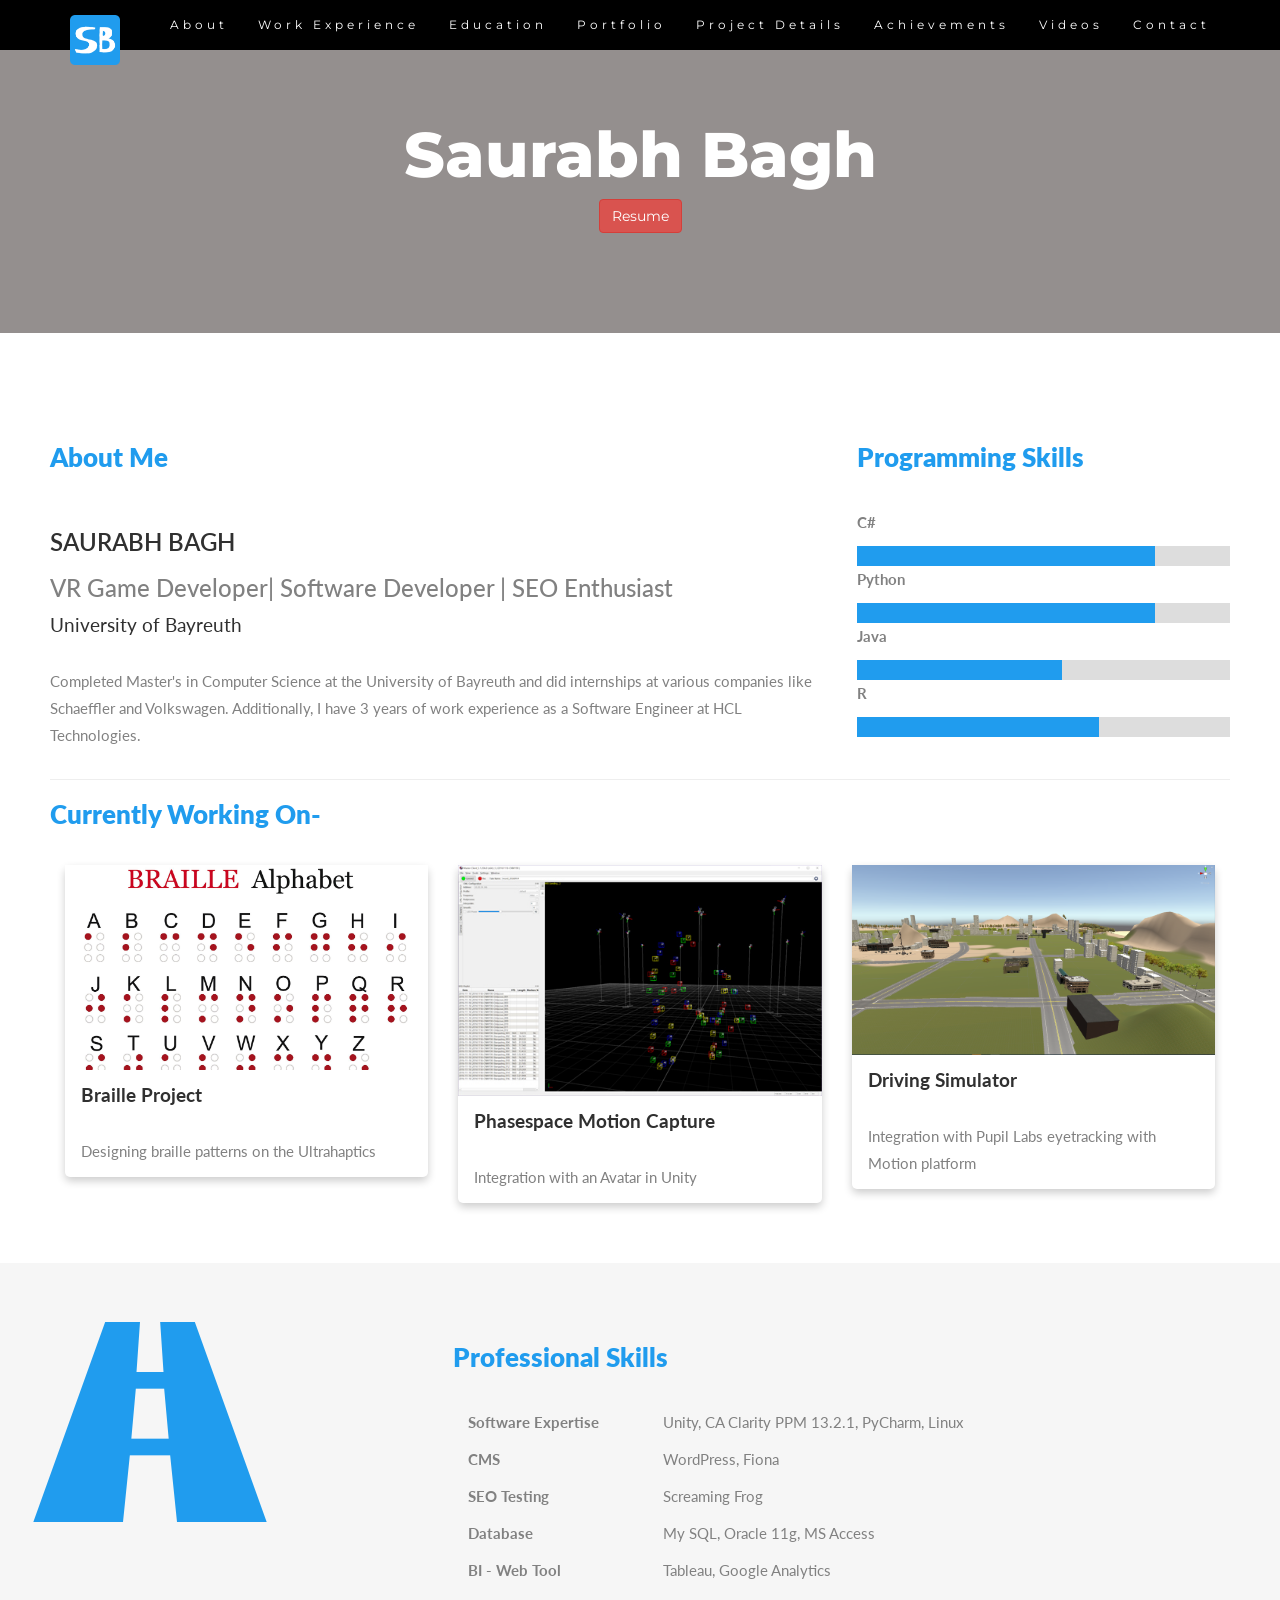
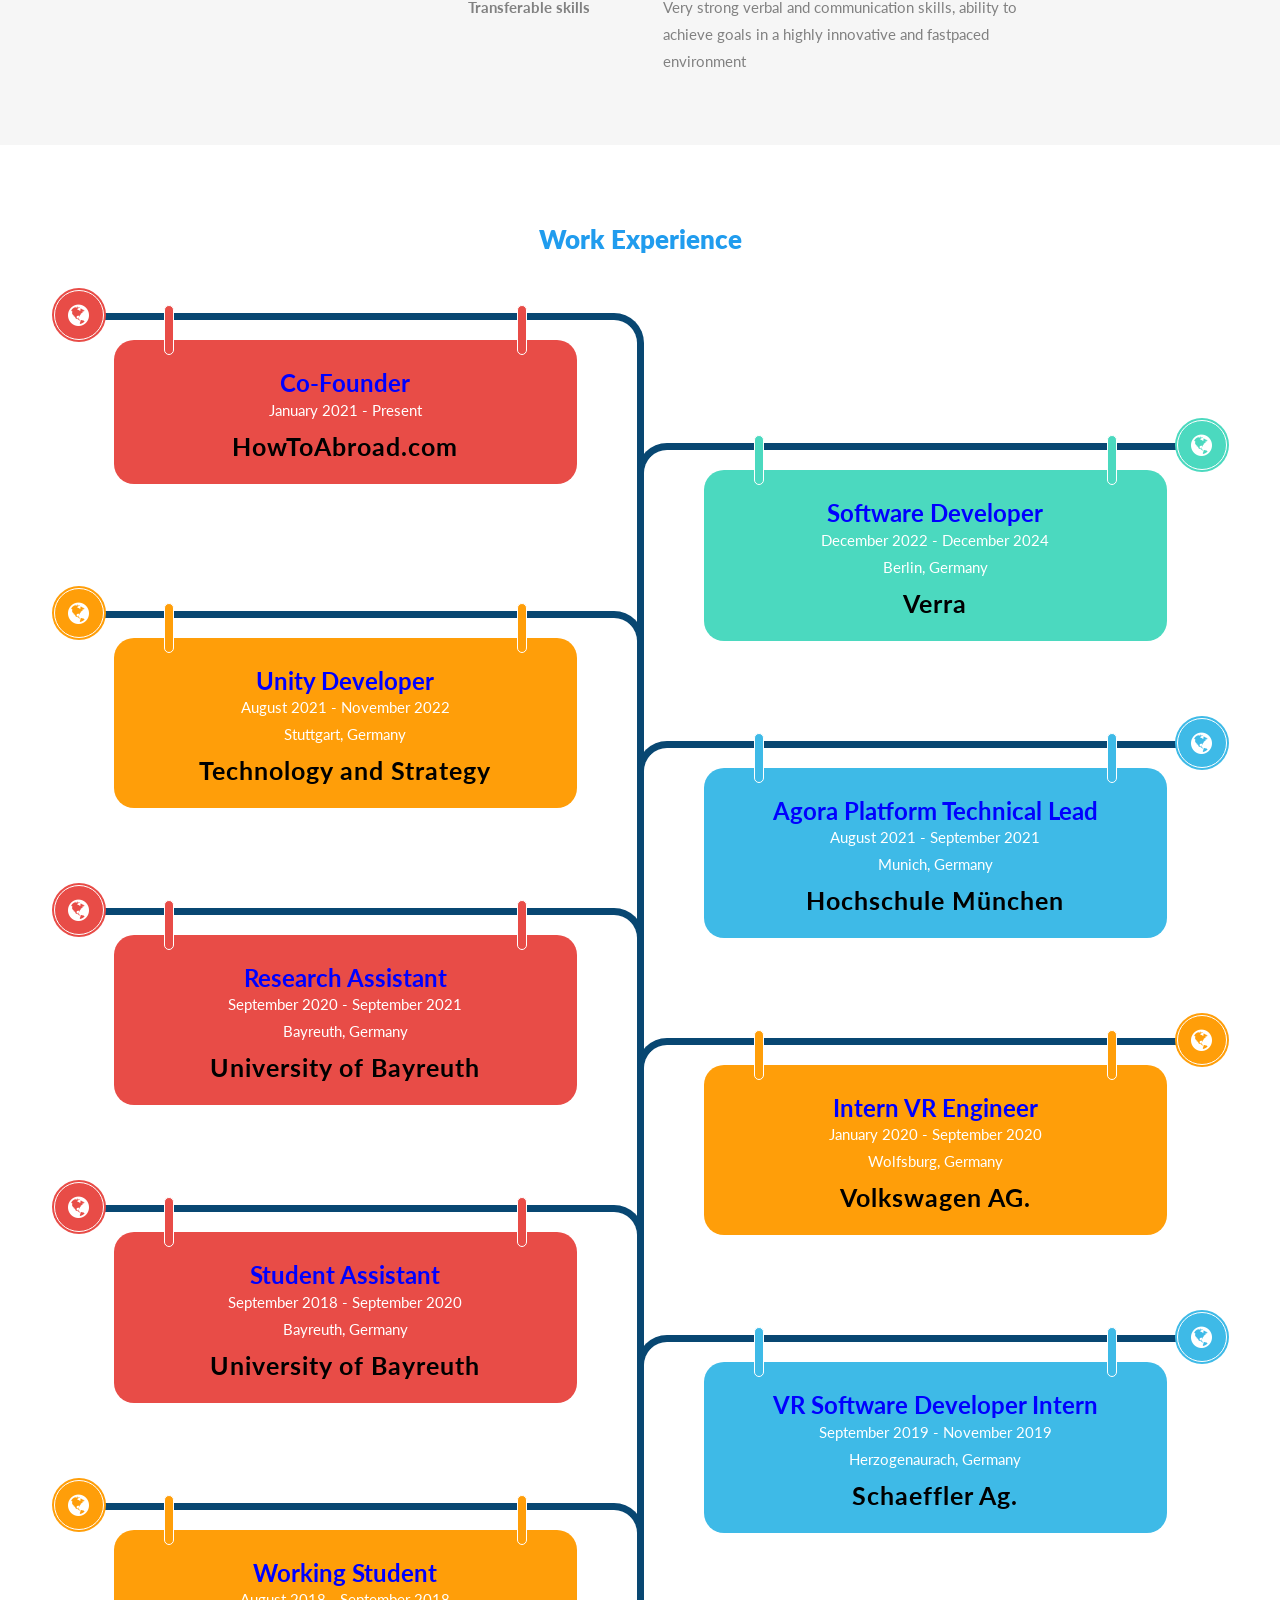
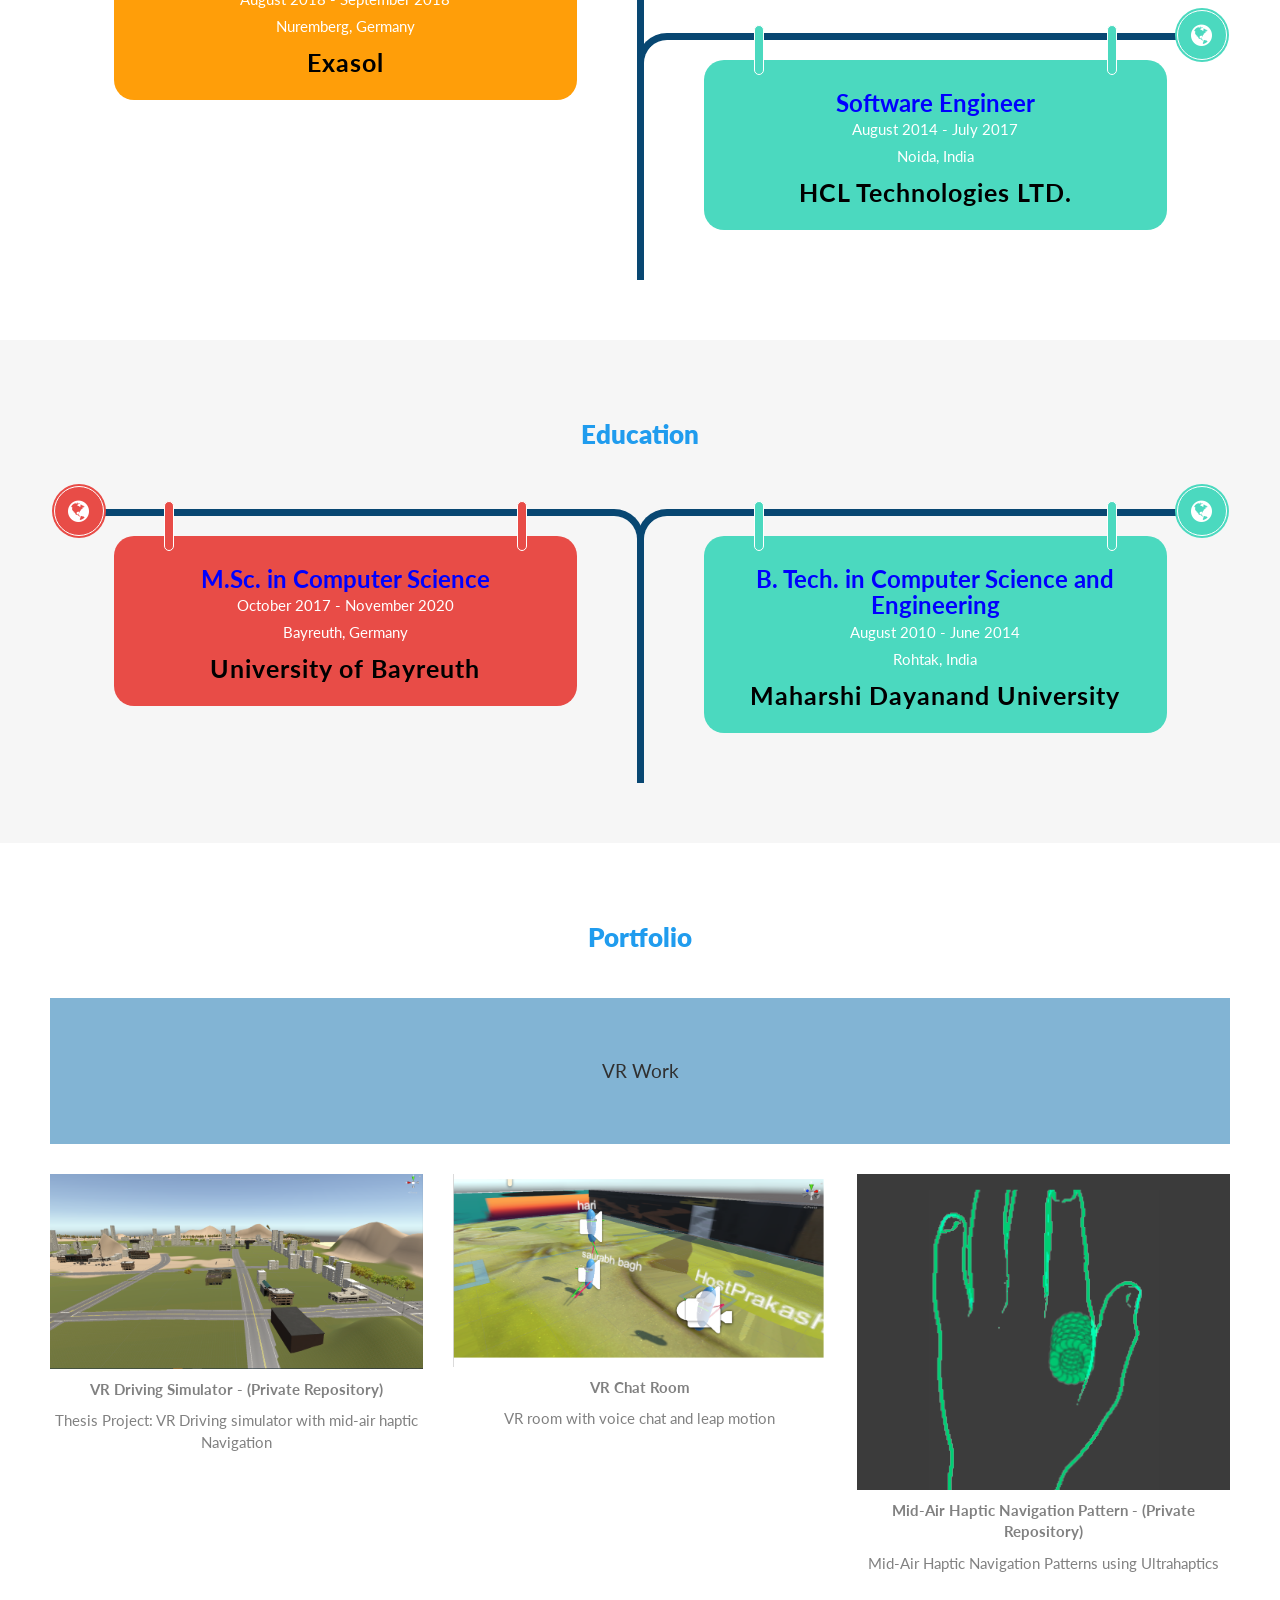
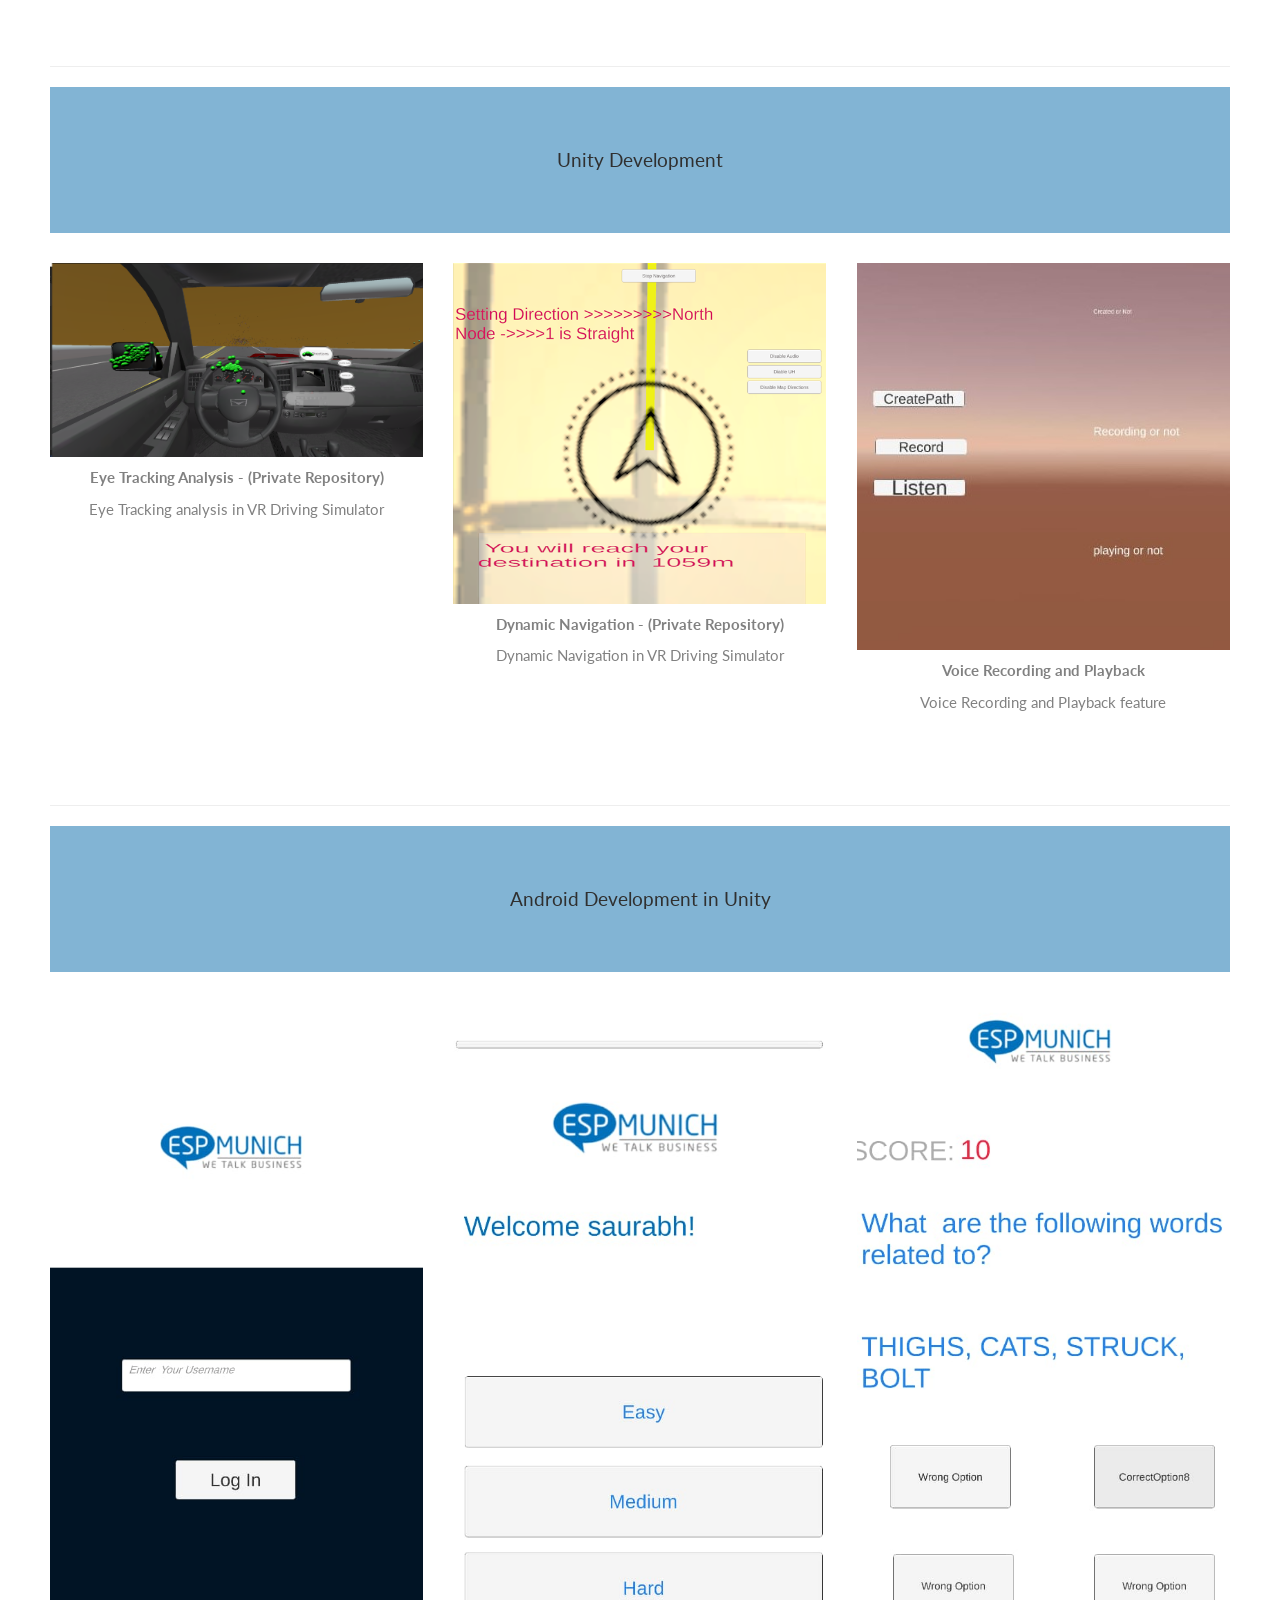
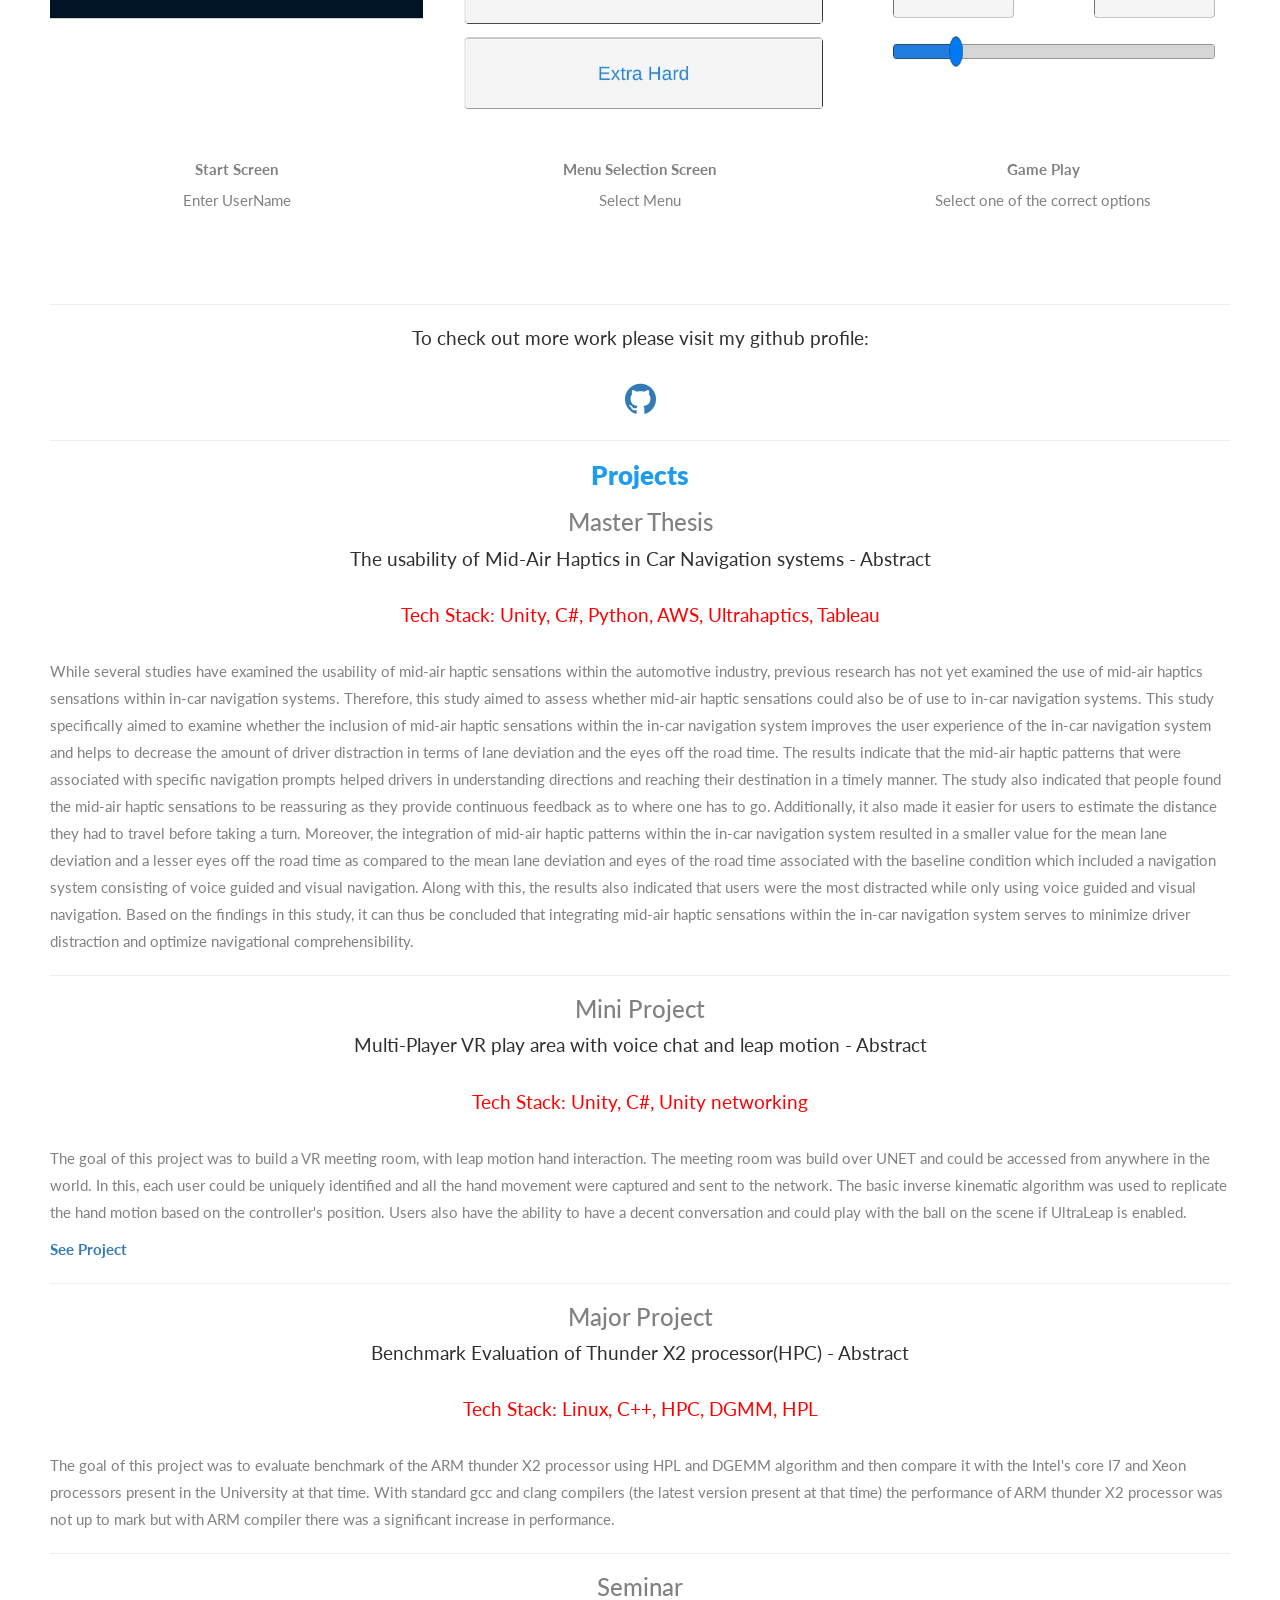
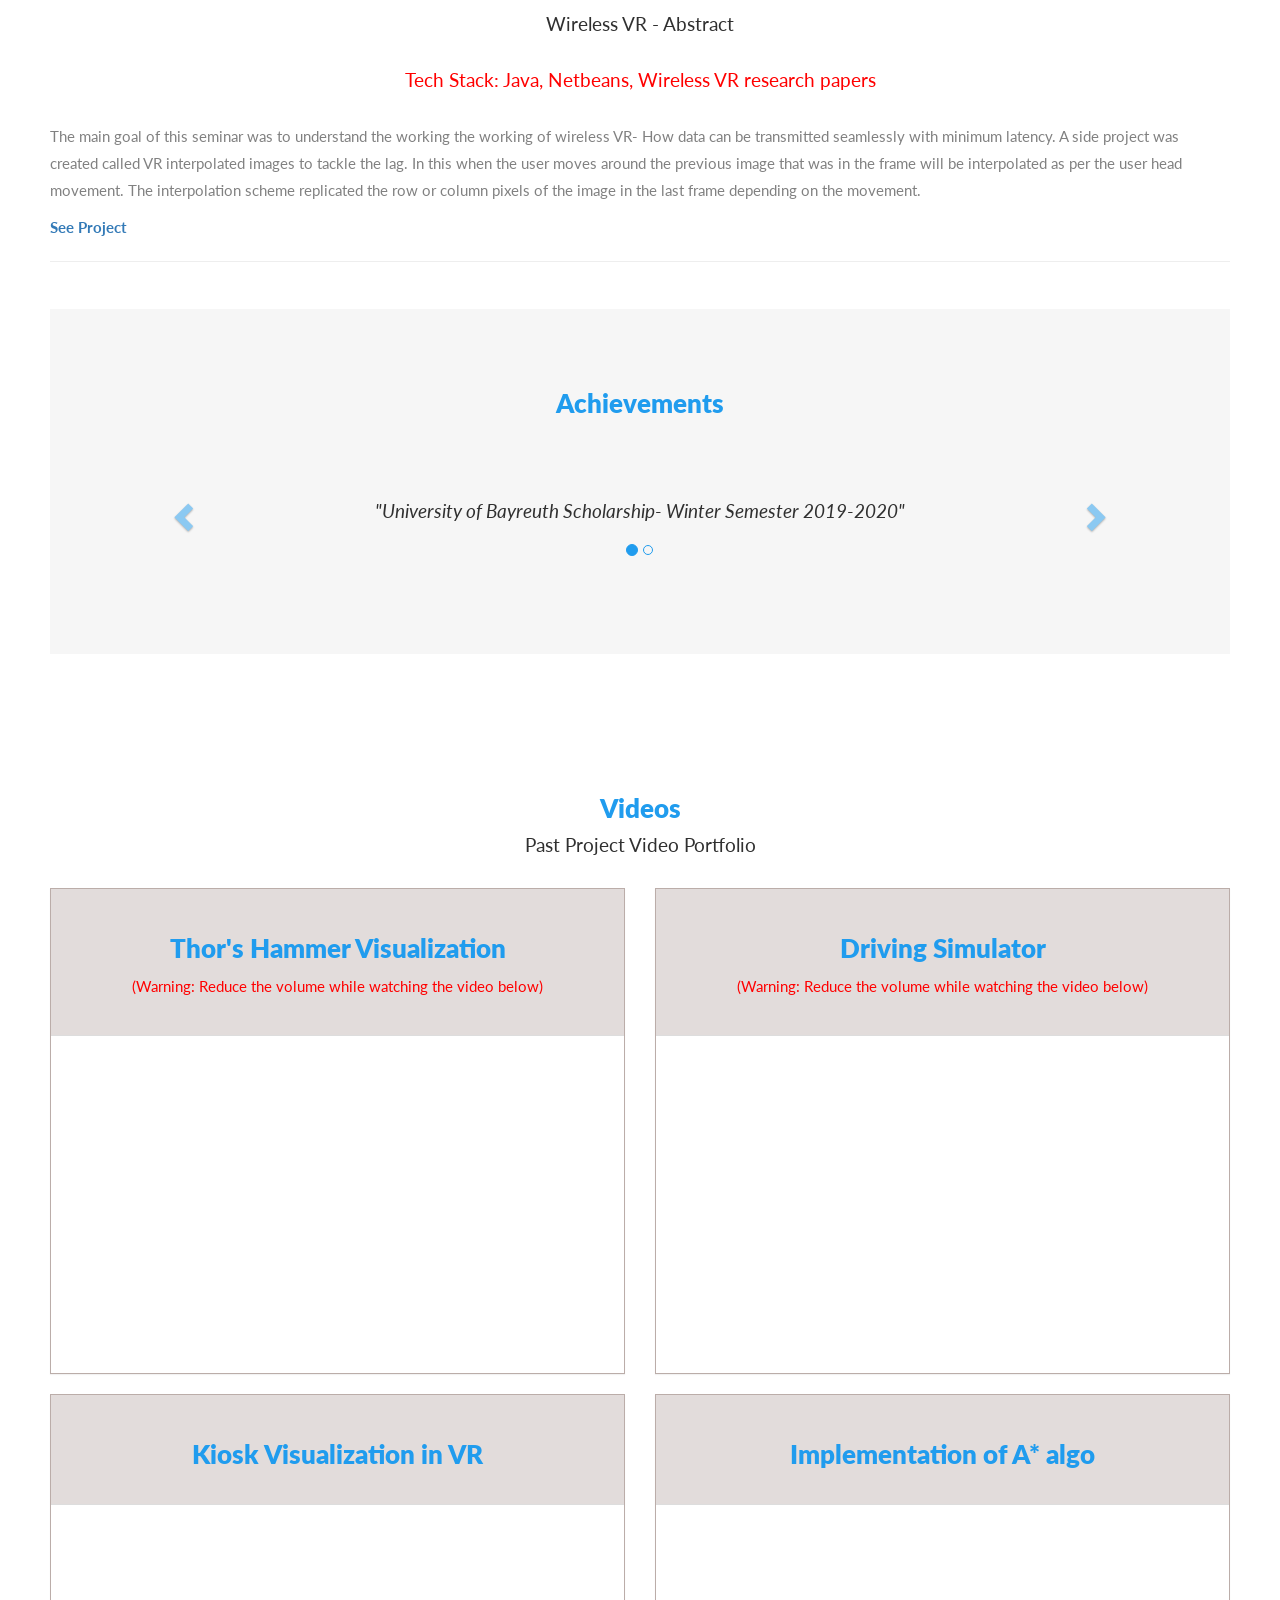
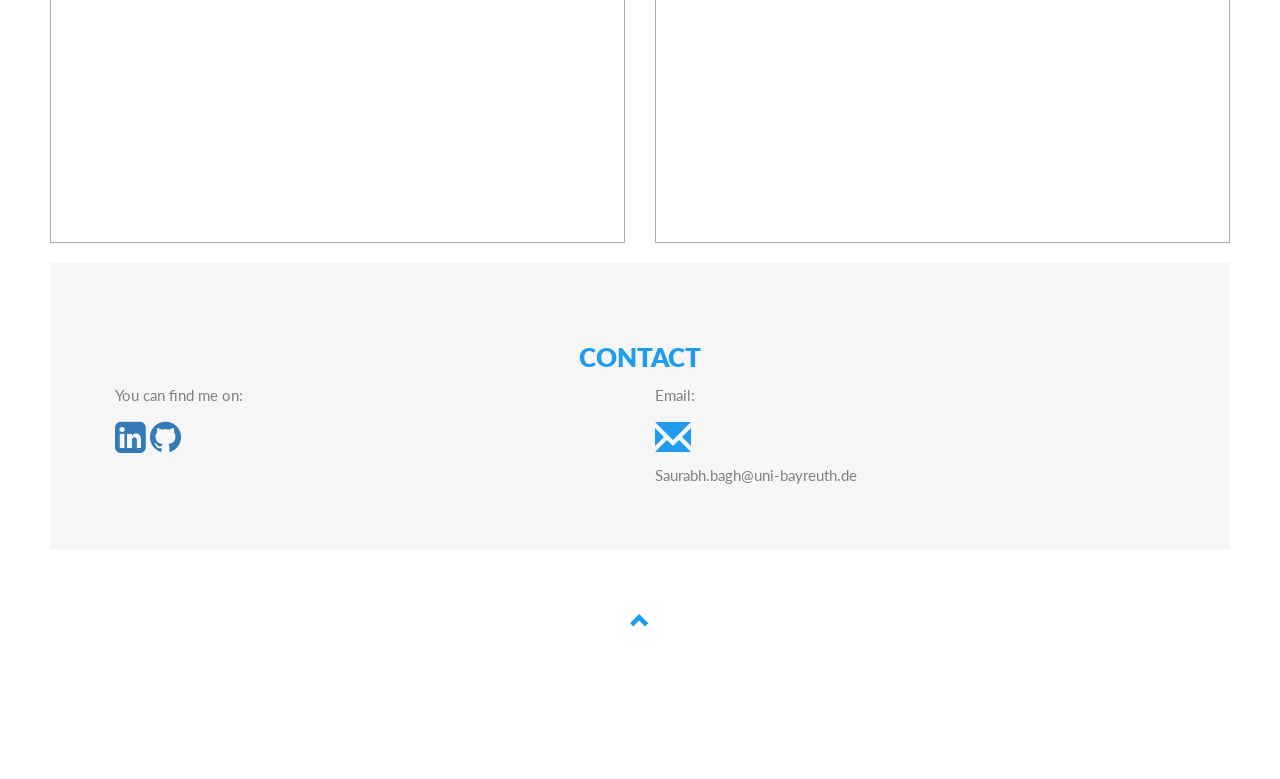
==== index.html @ 786adfc5 "Update index.html" ====
<!DOCTYPE html>
<html lang="en">

<head>
  <!-- Global site tag (gtag.js) - Google Analytics -->
  <script async src="https://www.googletagmanager.com/gtag/js?id=G-0EKP89MMQ4"></script>
  <script>
    window.dataLayer = window.dataLayer || [];
    function gtag() { dataLayer.push(arguments); }
    gtag('js', new Date());

    gtag('config', 'G-0EKP89MMQ4');
  </script>
  <title>Saurabh Bagh</title>
  <meta charset="utf-8">
  <meta name="viewport" content="width=device-width, initial-scale=1">
  <link rel="stylesheet" href="https://www.w3schools.com/w3css/4/w3.css">
  <link rel="icon" href="favicon-16x16.png" type="image/png" sizes="16x16">
  <link rel="stylesheet" href="https://maxcdn.bootstrapcdn.com/bootstrap/3.4.1/css/bootstrap.min.css">
  <link href="https://fonts.googleapis.com/css?family=Montserrat" rel="stylesheet" type="text/css">
  <link href="https://fonts.googleapis.com/css?family=Lato" rel="stylesheet" type="text/css">
  <link rel="stylesheet" href="https://cdnjs.cloudflare.com/ajax/libs/font-awesome/4.7.0/css/font-awesome.min.css">
  <script src="https://ajax.googleapis.com/ajax/libs/jquery/3.5.1/jquery.min.js"></script>
  <script src="https://maxcdn.bootstrapcdn.com/bootstrap/3.4.1/js/bootstrap.min.js"></script>


  <link rel="stylesheet" href="./saurabhbagh.css">



  <!-- Google Tag Manager -->
  <script>(function (w, d, s, l, i) {
      w[l] = w[l] || []; w[l].push({
        'gtm.start':
          new Date().getTime(), event: 'gtm.js'
      }); var f = d.getElementsByTagName(s)[0],
        j = d.createElement(s), dl = l != 'dataLayer' ? '&l=' + l : ''; j.async = true; j.src =
          'https://www.googletagmanager.com/gtm.js?id=' + i + dl; f.parentNode.insertBefore(j, f);
    })(window, document, 'script', 'dataLayer', 'GTM-WWV99N9');</script>
  <!-- End Google Tag Manager -->

  <script type="text/javascript" src="https://platform.linkedin.com/badges/js/profile.js" async defer></script>

</head>

<body id="SaurabhBagh" data-spy="scroll" data-target=".navbar" data-offset="60" >
  <!-- Google Tag Manager (noscript) -->
  <noscript><iframe src="https://www.googletagmanager.com/ns.html?id=GTM-WWV99N9" height="0" width="0"
      style="display:none;visibility:hidden"></iframe></noscript>
  <!-- End Google Tag Manager (noscript) -->
  <nav class="navbar navbar-default navbar-fixed-top w3-black">
    <div class="container">
      <div class="navbar-header">
        <button type="button" class="navbar-toggle" data-toggle="collapse" data-target="#myNavbar">
          <span class="icon-bar"></span>
          <span class="icon-bar"></span>
          <span class="icon-bar"></span>
        </button>
        <a class="navbar-brand" href="#myPage"> <img src="./favicon_io/android-chrome-192x192.png" width="50px"
            height="50px"></a>
      </div>
      <div class="collapse navbar-collapse" id="myNavbar">
        <ul class="nav navbar-nav navbar-right">
          <li><a href="#about">About</a></li>
          <li><a href="#WorkTimeline">Work Experience</a></li>
          <li><a href="#Education">Education</a></li>
          <li><a href="#portfolio">Portfolio</a></li>
          <li><a href="#Project">Project Details</a></li>
          <li><a href="#achievements">Achievements</a></li>
          <li><a href="#videos">Videos</a></li>
          <li><a href="#contact">Contact</a></li>
          
          
        </ul>
      </div>
    </div>
  </nav>
  <script>
    function OpenResume() {
      window.open("./Website.pdf ");
    }
    </script>
  <div class="jumbotron text-center">
    <div class="row">
      
      
    
    <div class="col-sm-12">
      <h1>Saurabh Bagh</h1>
      <button type="button" class="btn btn-danger"  onclick="OpenResume()"> Resume</button>
      </div>
  </div>
  
    
 

  </div>

  <!-- Container (About Section) -->
  <div id="about" class="container-fluid ">
    <div class="row">
      <div class="col-sm-8">
        <h1>About Me</h1><br>
        <h2>Saurabh Bagh</h2>
        <h3>VR Game Developer| Software Developer | SEO Enthusiast</h3>
        <h4>University of Bayreuth</h4>
        <p>Completed Master's in Computer Science at the University of Bayreuth and did internships at various companies like Schaeffler and Volkswagen. Additionally, I have 3 years of work experience as a Software Engineer at HCL Technologies.</p>
             
      </div>
      <div class="col-sm-4">


        <h1>Programming Skills</h1><br>


        <p><strong>C#</strong></p>
        <div class="containerskill">
          <div class="skills Unity3D"></div>
        </div>

        <p><strong>Python</strong></p>
        <div class="containerskill">
          <div class="skills css"></div>
        </div>

        <p><strong>Java</strong></p>
        <div class="containerskill">
          <div class="skills js"></div>
        </div>

        <p><strong>R</strong></p>
        <div class="containerskill">
          <div class="skills php"></div>
        </div>
      
      
      
      
      </div>
    
    
    </div>

    <hr>
    <h1>Currently Working On-</h1><br>
    <div class="col-sm-4">

      <div class="card">
        <img src="./portfolioImages/current/braille-alphabet-100_2400x1350.jpg" alt="Avatar" style="width:100%">
        <div class="containeryolo">
          <h4 ><b >Braille Project</b></h4>
          <p>Designing braille patterns on the Ultrahaptics</p>
        </div>
      </div>
    </div>
    <div class="col-sm-4">

      <div class="card">
        <img src="./portfolioImages/current/Pupillabs.jpg" alt="Avatar" style="width:100%">
        <div class="containeryolo">
          <h4><b>Phasespace Motion Capture</b></h4>
          <p>Integration with  an Avatar in Unity</p>
        </div>
      </div>
    </div>
    <div class="col-sm-4">

      <div class="card">
        <img src="./portfolioImages/Thesis/Day.PNG" alt="Avatar" style="width:100%">
        <div class="containeryolo">
          <h4><b>Driving Simulator</b></h4>
          <p>Integration with Pupil Labs eyetracking with Motion platform</p>
        </div>
      </div>
    </div>
        
        
        
  </div>

  <div class="container-fluid bg-grey">
    <div class="row">
      <div class="col-sm-4">
        <span class="glyphicon glyphicon-road logo slideanim"></span>
      </div>
      <div class="col-sm-8 " >

        <h1>Professional Skills</h1><br>
        
          <div class="container">
            <!--Software expertiese-->
            <div class="row">
              <div class="col-sm-2">
                <strong>Software Expertise</strong>
              </div>
              <div class="col-sm-4">
                <p align="left">Unity, CA Clarity PPM 13.2.1, PyCharm, Linux</p>
              </div>
              
            </div>
            
            <!--CMS-->
            <div class="row">
              <div class="col-sm-2">
                <strong>CMS</strong>
              </div>
              <div class="col-sm-4">
                <p align="left">WordPress, Fiona</p>
              </div>
              
            </div>
          
            <!--SEO Testing-->
            <div class="row">
              <div class="col-sm-2">
                <strong>SEO Testing</strong>
              </div>
              <div class="col-sm-4">
                <p align="left">Screaming Frog</p>
              </div>
              
            </div>
           
            <!--Database-->
            <div class="row">
              <div class="col-sm-2">
                <strong>Database</strong>
              </div>
              <div class="col-sm-4">
                <p align="left">My SQL, Oracle 11g, MS Access</p>
              </div>
              
            </div>
            

            <!--Bi Tools-->
            <div class="row">
              <div class="col-sm-2">
                <strong>BI - Web Tool</strong>
              </div>
              <div class="col-sm-4">
                <p align="left">Tableau, Google Analytics</p>
              </div>
              
            </div>
            

            <!--Transferable skills-->
            <div class="row">
              <div class="col-sm-2">
                <strong>Transferable skills</strong>
              </div>
              <div class="col-sm-4">
                <p align="left">Very strong verbal and communication skills, ability
                  to achieve goals in a highly innovative and fastpaced
                  environment</p>
                </div>
              
            </div>
            


          </div>
          <!--<table class="table" style="width: 504.17px;" border="0" cellspacing="0" cellpadding="0">
            <tbody>
              <tr>
                <td><strong>Software Expertise</strong></td>
                <td>
                  <p>Unity, CA Clarity PPM 13.2.1, PyCharm, Linux</p>
                </td>
              </tr>
              <tr>
                <td>
                  <p><strong>CMS</strong></p>
                </td>
                <td>
                  <p>WordPress, Fiona</p>
                </td>
              </tr>
              <tr>
                <td>
                  <p><strong>SEO Testing</strong></p>
                </td>
                <td>
                  <p>Screaming Frog</p>
                </td>
              </tr>
              <tr>
                <td><strong>Database</strong></td>
                <td>My SQL, Oracle 11g, MS Access</td>
              </tr>
              <tr>
                <td><strong>BI Tool</strong></td>
                <td>Tableau</td>
              </tr>
              <tr>
                <td><strong>Transferable skills</strong></td>
                <td>Very strong verbal and communication skills, ability<br />to achieve goals in a highly innovative
                  and fastpaced<br />environment</td>
              </tr>
            </tbody>
          </table>-->
        
      </div>
    </div>
  </div>

  <!-- Container (Timeline Section) -->
  <div id="WorkTimeline" class="container-fluid text-center">
    <h1>Work Experience</h1>
    <div class="row slideanim">
      <div class="col-md-12">
        <div class="main-timeline2">
          <div class="timeline">
            <span class="icon fa fa-globe"></span>
            <div class="timeline-content">
              <h3 class="title">Co-Founder</h3>
              <h7> January 2021 - Present</h7><br>

              <p class="description">
                <strong>HowToAbroad.com</strong>
              </p>
            </div>
          </div>
          <div class="timeline">
            <span class="icon fa fa-globe"></span>
            <div class="timeline-content">
              <h3 class="title">Software Developer</h3>
              <h7> December 2022 - December 2024</h7><br>
              <h7> Berlin, Germany </h7>
              <p class="description">
                <strong>Verra</strong>
              </p>
            </div>
          </div>
          <div class="timeline">
            <span class="icon fa fa-globe"></span>
            <div class="timeline-content">
              <h3 class="title">Unity Developer</h3>
              <h7> August 2021 - November 2022</h7><br>
              <h7> Stuttgart, Germany </h7>
              <p class="description">
                <strong>Technology and Strategy</strong>
              </p>
            </div>
          </div>

          <div class="timeline">
            <span class="icon fa fa-globe"></span>
            <div class="timeline-content">
              <h3 class="title">Agora Platform Technical Lead</h3>
              <h7> August 2021 - September 2021</h7><br>
              <h7> Munich, Germany </h7>
              <p class="description">
                <strong>Hochschule München</strong>
              </p>
            </div>
          </div>
          <div class="timeline">
            <span class="icon fa fa-globe"></span>
            <div class="timeline-content">
              <h3 class="title">Research Assistant</h3>
              <h7> September 2020 - September 2021</h7><br>
              <h7> Bayreuth, Germany </h7>
              <p class="description">
                <strong> University of Bayreuth</strong>
              </p>
            </div>
          </div>
          <div class="timeline">
            <span class="icon fa fa-globe"></span>
            <div class="timeline-content">
              <h3 class="title">Intern VR Engineer</h3>
              <h7> January 2020 - September 2020</h7><br>
              <h7> Wolfsburg, Germany </h7>
              <p class="description">
                <strong> Volkswagen AG.</strong>
              </p>
            </div>
          </div>

          <div class="timeline">
            <span class="icon fa fa-globe"></span>
            <div class="timeline-content">
              <h3 class="title">Student Assistant</h3>
              <h7> September 2018 - September 2020</h7><br>
              <h7> Bayreuth, Germany </h7>
              <p class="description">
                <strong>University of Bayreuth</strong>
              </p>
            </div>
          </div>

          <div class="timeline">
            <span class="icon fa fa-globe"></span>
            <div class="timeline-content">
              <h3 class="title">VR Software Developer Intern</h3>
              <h7> September 2019 - November 2019</h7><br>
              <h7> Herzogenaurach, Germany </h7>
              <p class="description">
                <strong> Schaeffler Ag.</strong>
              </p>
            </div>
          </div>

          <div class="timeline">
            <span class="icon fa fa-globe"></span>
            <div class="timeline-content">
              <h3 class="title">Working Student</h3>
              <h7> August 2018 - September 2018</h7><br>
              <h7> Nuremberg, Germany </h7>
              <p class="description">
                <strong> Exasol </strong>
              </p>
            </div>
          </div>


          

          <div class="timeline">
            <span class="icon fa fa-globe"></span>
            <div href="#" class="timeline-content">
              <h3 class="title">Software Engineer</h3>
              <h7> August 2014 - July 2017</h7><br>
              <h7> Noida, India </h7>
              <p class="description">
                <strong>HCL Technologies LTD.</strong>
              </p>
            </div>
          </div>


          
        </div>
      </div>
    </div>
  </div>

  <div id="Education" class="container-fluid text-center  bg-grey">
    <h1>Education</h1>
    <div class="row slideanim">
      <div class="col-md-12">
        <div class="main-timeline2">
          <div class="timeline">
            <span class="icon fa fa-globe"></span>
            <div class="timeline-content">
              <h3 class="title">M.Sc. in Computer Science</h3>
              <h7> October 2017 - November 2020</h7><br>
              <h7> Bayreuth, Germany </h7>
              <p class="description">
                <strong> University of Bayreuth </strong>
              </p>
            </div>
          </div>
          <div class="timeline">
            <span class="icon fa fa-globe"></span>
            <div class="timeline-content">
              <h3 class="title">B. Tech. in Computer Science and Engineering</h3>
              <h7> August 2010 - June 2014 </h7><br>
              <h7> Rohtak, India </h7>
              <p class="description">
                <strong> Maharshi Dayanand University </strong>
              </p>
            </div>
          </div>
          </div>
        </div>
      </div>
      </div>

  <!-- Container (Portfolio Section) -->
  <div id="portfolio" class="container-fluid text-center ">
    <h1>Portfolio</h1><br>
    <h4 class="container-fluid text-center bg-blue ">VR Work</h4>
    <div class="row text-center slideanim">
      <div class="col-sm-4">
        <div class="thumbnail">
          <a href="#Project">
          <img src="./portfolioImages/Thesis/Day.PNG" alt="Driving Simulator" width="400" height="300"></a>
          <p><strong>VR Driving Simulator - (Private Repository)</strong></p>
          <p>Thesis Project: VR Driving simulator with mid-air haptic Navigation</p>
         </div>
      </div>
      <div class="col-sm-4">
        <div class="thumbnail">
          <a href="https://github.com/Saurabhbagh/VR-chat-room-with-game-play--Networking-with-Unet" target="_blank">
            <img src="./portfolioImages/VRChatroom/User With names.PNG" alt="VR Chat Room" width="400" height="300"></a>
          <p><strong>VR Chat Room</strong></p>
          <p>VR room with voice chat and leap motion</p>
        </div>
      </div>
      <div class="col-sm-4">
        <div class="thumbnail">
          <a href="#Project">
          <img src="./portfolioImages/MAH/U turn left type 3.gif" alt="Mid-Air Haptic Navigation Pattern" width="400"
            height="300"></a>
          <p><strong>Mid-Air Haptic Navigation Pattern - (Private Repository)</strong></p>
          <p>Mid-Air Haptic Navigation Patterns using Ultrahaptics</p>
        </div>
      </div>
    </div><br>
    <hr>
    <h4 class="container-fluid text-center bg-blue ">Unity Development</h4>
    <div class="row text-center slideanim">
      <div class="col-sm-4">
        <div class="thumbnail">
          <a href="#Project">
          <img src="./portfolioImages/Thesis/Sample Eye tracking data set.PNG" alt="Eye Tracking Analysis" width="400"
            height="300"></a>
          <p><strong>Eye Tracking Analysis - (Private Repository) </strong></p>
          <p>Eye Tracking analysis in VR Driving Simulator</p>
        </div>
      </div>
      <div class="col-sm-4">
        <div class="thumbnail">
          <a href="#Project">
          <img src="./portfolioImages/Thesis/Dynamic Route Navigation.png" alt="Dynamic Navigation" width="400"
            height="300"> </a>
          <p><strong>Dynamic Navigation - (Private Repository) </strong></p>
          <p>Dynamic Navigation in VR Driving Simulator</p>
        </div>
      </div>
      <div class="col-sm-4 ">
        <div class="thumbnail ">
          <a href="https://github.com/Saurabhbagh/Voice-Recording-and-Playback-in-Unity" target="_blank"><img
              src="./portfolioImages/VoiceRecorder/StartScreen.jpeg" alt="Voice-Recording-and-Playback-in-Unity"
              width="400" height="50"></a>
          <p><strong>Voice Recording and Playback</strong></p>
          <p>Voice Recording and Playback feature</p>
        </div>
      </div>
    </div><br>
    <hr>
    <h4 class="container-fluid text-center bg-blue ">Android Development in Unity</h4>
    <div class="row text-center slideanim">
      <div class="col-sm-4 ">
        <div class="thumbnail ">
          <a href="https://github.com/Saurabhbagh/Andoid-App-Test-in-Unity-ESP-Munich" target="_blank"><img
              src="./portfolioImages/EspMunich/5.jpeg" alt="EspMunich Start Screen"
              width="400" height="50"></a>
          <p><strong>Start Screen</strong></p>
          <p>Enter UserName</p>
        </div>
      </div>

      <div class="col-sm-4 ">
        <div class="thumbnail ">
          <a href="https://github.com/Saurabhbagh/Andoid-App-Test-in-Unity-ESP-Munich" target="_blank"><img
              src="./portfolioImages/EspMunich/6.jpeg" alt="Menu Selection Screen"
              width="400" height="50"></a>
          <p><strong>Menu Selection Screen</strong></p>
          <p>Select Menu</p>
        </div>
      </div>
      <div class="col-sm-4 ">
        <div class="thumbnail ">
          <a href="https://github.com/Saurabhbagh/Andoid-App-Test-in-Unity-ESP-Munich" target="_blank"><img
              src="./portfolioImages/EspMunich/3.jpeg" alt="Game Play"
              width="400" height="50"></a>
          <p><strong>Game Play</strong></p>
          <p>Select one of the correct options</p>
        </div>
      </div>
    </div><br>
    <hr>
    <h4>To check out more work please visit my github profile: </h4><a href="https://github.com/Saurabhbagh"
      target="newwindow"><i class="fa fa-github" style="font-size:36px;"></a></i>
    <hr>
    <div id="Project">
    <h1 >Projects</h1>
    <h3>Master Thesis</h3>
    <h4>The usability of Mid-Air Haptics in Car Navigation systems - Abstract</h4>
    <h4 style="color:red;">Tech Stack: Unity, C#, Python, AWS, Ultrahaptics, Tableau</h5>
    <p align="left" >While several studies have examined the usability of mid-air haptic sensations within the automotive industry, previous research has not yet examined the use of mid-air haptics sensations within in-car navigation systems. Therefore, this study aimed to assess whether mid-air haptic sensations could also be of use to in-car navigation systems. This study specifically aimed to examine whether the inclusion of mid-air haptic sensations within the in-car navigation system improves the user experience of the in-car navigation system and helps to decrease the amount of driver distraction in terms of lane deviation and the eyes off the road time. The results indicate that the mid-air haptic patterns that were associated with specific navigation prompts helped drivers in understanding directions and reaching their destination in a timely manner. The study also indicated that people found the mid-air haptic sensations to be reassuring as they provide continuous feedback as to where one has to go. Additionally, it also made it easier for users to estimate the distance they had to travel before taking a turn. Moreover, the integration of mid-air haptic patterns within the in-car navigation system resulted in a smaller value for the mean lane deviation and a lesser eyes off the road time as compared to the mean lane deviation and eyes of the road time associated with the baseline condition which included a navigation system consisting of voice guided and visual navigation. Along with this, the results also indicated that users were the most distracted while only using voice guided and visual navigation. Based on the findings in this study, it can thus be concluded that integrating mid-air haptic sensations within the in-car navigation system serves to minimize driver distraction and optimize navigational comprehensibility.</p>
    <hr>
    <h3>Mini Project </h3>
    <h4>Multi-Player VR play area with voice chat and leap motion - Abstract</h4>
    <h4 style="color:red;">Tech Stack: Unity, C#, Unity networking</h5>
    <p align="left">The goal of this project was to build a VR meeting room, with leap motion hand interaction. The meeting room was build over UNET and could be accessed from anywhere in the world. In this, each user could be uniquely identified and all the hand movement were captured and sent to the network. The basic inverse kinematic algorithm was used to replicate the hand motion based on the controller's position. Users also have the ability to have a decent conversation and could play with the ball on the scene if UltraLeap is enabled.</p>
    <p align="left"><a href="https://github.com/Saurabhbagh/VR-chat-room-with-game-play--Networking-with-Unet" target="_blank"><strong> See Project</strong></a></p>
    <hr>
    <h3>Major Project</h3>
    <h4>Benchmark Evaluation of Thunder X2 processor(HPC) - Abstract</h4>
    <h4 style="color:red;">Tech Stack:  Linux, C++, HPC, DGMM, HPL</h5>
    <p align="left">The goal of this project was to evaluate benchmark of the ARM thunder X2 processor using HPL and DGEMM algorithm and then compare it with the Intel's core I7 and Xeon processors present in the University at that time. With standard gcc and clang compilers (the latest version present at that time) the performance of ARM thunder X2 processor was not up to mark but with ARM compiler there was a significant increase in performance. </p>
    
    <hr>
    <h3>Seminar</h3>
    <h4>Wireless VR - Abstract</h4>
    <h4 style="color:red;">Tech Stack: Java, Netbeans, Wireless VR research papers</h5>
    <p align="left"> The main goal of this seminar was to understand the working the working of wireless VR- How data can be transmitted seamlessly with minimum latency. A side project was created called VR interpolated images to tackle the lag. In this when the user moves around the previous image that was in the frame will be interpolated as per the user head movement. The interpolation scheme replicated the row or column pixels of the image in the last frame depending on the movement.</p>
    <p align="left"><a href="https://github.com/Saurabhbagh/VRInterpolatedImage" target="_blank"><strong> See Project</strong></a></p>
 <hr>
  </div>
    <br>
    
    <div id="achievements" class="container-fluid text-center bg-grey">
      <div class="text-center">
        <h1>Achievements</h1>
      </div>
      
    <div id="myCarousel" class="carousel slide text-center" data-ride="carousel">
      <!-- Indicators -->
      <ol class="carousel-indicators">
        <li data-target="#myCarousel" data-slide-to="0" class="active"></li>
        <li data-target="#myCarousel" data-slide-to="1"></li>

      </ol>

      <!-- Wrapper for slides -->
      <div class="carousel-inner" role="listbox">
        <div class="item active">
          <h4>"University of Bayreuth Scholarship- Winter Semester 2019-2020"</h4>
        </div>
        <div class="item">
          <h4>"3rd position in Study Smarter Hackathon, June 2019"</h4>
        </div>

      </div>

      <!-- Left and right controls -->
      <a class="left carousel-control" href="#myCarousel" role="button" data-slide="prev">
        <span class="glyphicon glyphicon-chevron-left" aria-hidden="true"></span>
        <span class="sr-only">Previous</span>
      </a>
      <a class="right carousel-control" href="#myCarousel" role="button" data-slide="next">
        <span class="glyphicon glyphicon-chevron-right" aria-hidden="true"></span>
        <span class="sr-only">Next</span>
      </a>
    </div>
  </div>
  </div>

  <!-- Container (Video Section) -->
  <div id="videos" class="container-fluid">
    <div class="text-center">
      <h1>Videos</h1>
      <h4>Past Project Video Portfolio</h4>
    </div>
    <div class="row slideanim">
      <div class="col-sm-6">
        <div class="panel panel-default text-center">
          <div class="panel-heading">
            <h1> Thor's Hammer Visualization</h1>
            <p style="color:red">(Warning: Reduce the volume while watching the video below) </p>
          </div>
          <div class="panel-body videoWrapper">
            <iframe src="https://www.youtube.com/embed/d9drGwGNdMM" frameborder="0"
              allow="accelerometer; autoplay; clipboard-write; encrypted-media; gyroscope; picture-in-picture"
              allowfullscreen></iframe>



          </div>

        </div>
      </div>
      <div class="col-sm-6">
        <div class="panel panel-default text-center">

          <div class="panel-heading">
            <h1>Driving Simulator </h1>
            <p style="color:red">(Warning: Reduce the volume while watching the video below) </p>
          </div>
          <div class="panel-body videoWrapper">
            <iframe width="560" height="315" src="https://www.youtube.com/embed/iIzXihgfgmw" title="YouTube video player" frameborder="0" allow="accelerometer; autoplay; clipboard-write; encrypted-media; gyroscope; picture-in-picture" allowfullscreen></iframe>

            <!--<video width="100%" controls>
            <source src="./portfolioImages/Thesis/Video/NavigationProject - GraphBasedAstaralgo - NavigationTestMapwithRoads - PC, Mac & Linux Standalone - Unity 2019.2.18f1 Personal_ _DX11_ 2020-04-16 20-01-45.mp4" type="video/mp4">
            -->

          </div>
        </div>




      </div>
    </div>
    <div class="row slideanim">
      <div class="col-sm-6">
        <div class="panel panel-default text-center">
          <div class="panel-heading">
            <h1>Kiosk Visualization in VR</h1>
          </div>
          <div class="panel-body videoWrapper">
            <iframe src="https://www.youtube.com/embed/d0NWU0rvAdU" frameborder="0"
              allow="accelerometer; autoplay; clipboard-write; encrypted-media; gyroscope; picture-in-picture"
              allowfullscreen></iframe>

            <!--<video width="100%" controls>
          <source src="./portfolioImages/Thesis/Video/NavigationProject - GraphBasedAstaralgo - NavigationTestMapwithRoads - PC, Mac & Linux Standalone - Unity 2019.2.18f1 Personal_ _DX11_ 2020-04-16 20-01-45.mp4" type="video/mp4">
          -->

          </div>
        </div>
      </div>
      <div class="col-sm-6">
        <div class="panel panel-default text-center">

          <div class="panel-heading">
            <h1>Implementation of A* algo </h1>
          </div>
          <div class="panel-body videoWrapper">
            <iframe class="iframe" src="https://www.youtube.com/embed/mVEqWWQUT5w" frameborder="0"
              allow="accelerometer; autoplay; clipboard-write; encrypted-media; gyroscope; picture-in-picture"
              allowfullscreen></iframe>

            <!--<video width="100%" controls>
          <source src="./portfolioImages/Thesis/Video/NavigationProject - GraphBasedAstaralgo - NavigationTestMapwithRoads - PC, Mac & Linux Standalone - Unity 2019.2.18f1 Personal_ _DX11_ 2020-04-16 20-01-45.mp4" type="video/mp4">
          -->

          </div>
        </div>




      </div>
    </div>

    <!-- Container (Contact Section) -->


    <div id="contact" class="container-fluid bg-grey">
      <h1 class="text-center">CONTACT</h1>


      <div class="col-sm-6">
        <p>You can find me on:</p>
        <a href="https://www.linkedin.com/in/saurabh-bagh-99277972/" target="newwindow"><i class="fa fa-linkedin-square"
            style="font-size:36px;"></a></i>
        <a href="https://github.com/Saurabhbagh" target="newwindow"><i class="fa fa-github"
            style="font-size:36px;"></a></i>
      </div>

      <div class="col-sm-6">
        <p>Email:</p>
        <a href="mailto:Saurabh.bagh@uni-bayreuth.de "<i class="glyphicon glyphicon-envelope logo slideanim"
          style="font-size:36px;"></i> </a>
          <br/>Saurabh.bagh@uni-bayreuth.de
      </div>
      
      <!--
          <div class="row">
        <div class="col-sm-6 form-group">
          <input class="form-control" id="name" name="name" placeholder="Name" type="text" required>
        </div>
        <div class="col-sm-6 form-group">
          <input class="form-control" id="email" name="email" placeholder="Email" type="email" required>
        </div>
      </div>
      <textarea class="form-control" id="comments" name="comments" placeholder="Comment" rows="5"></textarea><br>
      <div class="row">
        <div class="col-sm-12 form-group">
          <button class="btn btn-default pull-right" type="submit">Send</button>
        </div>
      </div>
    </div>
--> 
        </div>
         
     



      <footer class="container-fluid text-center">
        <a href="#SaurabhBagh" title="To Top">
          <span class="glyphicon glyphicon-chevron-up"></span>
        </a>
        <p></a></p>
      </footer>

      <script>
        $(document).ready(function () {
          // Add smooth scrolling to all links in navbar + footer link
          $(".navbar a, footer a[href='#myPage']").on('click', function (event) {
            // Make sure this.hash has a value before overriding default behavior
            if (this.hash !== "") {
              // Prevent default anchor click behavior
              event.preventDefault();

              // Store hash
              var hash = this.hash;

              // Using jQuery's animate() method to add smooth page scroll
              // The optional number (900) specifies the number of milliseconds it takes to scroll to the specified area
              $('html, body').animate({
                scrollTop: $(hash).offset().top
              }, 900, function () {

                // Add hash (#) to URL when done scrolling (default click behavior)
                window.location.hash = hash;
              });
            } // End if
          });

          $(window).scroll(function () {
            $(".slideanim").each(function () {
              var pos = $(this).offset().top;

              var winTop = $(window).scrollTop();
              if (pos < winTop + 600) {
                $(this).addClass("slide");
              }
            });
          });
        })
      </script>

</body>

</html>
---- saurabhbagh.css ----
h1 {
  font-size: 26px;
  color: #209cee;
  font-weight: 800;
}

body {
  font: 400 15px Lato, sans-serif;
  line-height: 1.8;
  color: #818181;
}

h2 {
  font-size: 24px;
  text-transform: uppercase;
  color: #303030;
  font-weight: 600;
  margin-bottom: 10px;
}

h4 {
  font-size: 19px;
  line-height: 1.375em;
  color: #303030;
  font-weight: 400;
  margin-bottom: 30px;
}

.jumbotron {
  background-color: #948f8e;
  color: #fff;
  padding: 100px 25px;
  font-family: Montserrat, sans-serif;
}

.container-fluid {
  padding: 60px 50px;
}

.bg-grey {
  background-color: #f6f6f6;
}

.bg-blue {
  background-color: #82b4d4;
}

.bg-achievement {
  background-color: #ece0e0f5;
}

.logo-small {
  color: w to #ebbeb1;
  font-size: 50px;
}

.logo {
  color: #209cee;
  font-size: 200px;
}

.thumbnail {
  padding: 0 0 15px 0;
  border: black;
  border-radius: 10;
}

.thumbnail img {
  margin-bottom: 10px;
  display: block;
  max-width: 40;
  height: 40;
}

.carousel-control.right,
.carousel-control.left {
  background-image: none;
  color: #209cee;
}

.carousel-indicators li {
  border-color: #209cee;
}

.carousel-indicators li.active {
  background-color: #209cee;
}

.item h4 {
  font-size: 19px;
  line-height: 1.375em;
  font-weight: 400;
  font-style: italic;
  margin: 70px 0;
}

.item span {
  font-style: normal;
}

.panel {
  border: 1px solid #bbada9;
  border-radius: 0 !important;
  transition: box-shadow 0.5s;
}

.panel:hover {
  box-shadow: 5px 0px 40px rgba(0, 0, 0, 0.2);
}

.panel-footer .btn:hover {
  border: 1px solid #f4511e;
  background-color: rgb(170, 29, 29) !important;
  color: #f4511e;
}

.panel-heading {
  color: #fff !important;
  background-color: #e2dcdb !important;
  padding: 25px;
  border-bottom: 1px solid transparent;
  border-top-left-radius: 0px;
  border-top-right-radius: 0px;
  border-bottom-left-radius: 0px;
  border-bottom-right-radius: 0px;
}

.panel-footer {
  background-color: white !important;
}

.panel-footer h3 {
  font-size: 32px;
}

.panel-footer h4 {
  color: #aaa;
  font-size: 14px;
}

.panel-footer .btn {
  margin: 15px 0;
  background-color: #f4511e;
  color: #fff;
}

.navbar {
  margin-bottom: 0;
  background-color: #f4511e;
  z-index: 9999;
  border: 0;
  font-size: 12px !important;
  line-height: 1.42857143 !important;
  letter-spacing: 4px;
  border-radius: 0;
  font-family: Montserrat, sans-serif;
}

.navbar li a,
.navbar .navbar-brand {
  color: #fff !important;
}

.navbar-nav li a:hover,
.navbar-nav li.active a {
  color: #209cee !important;
  background-color: #fff !important;
}

.navbar-default .navbar-toggle {
  border-color: transparent;
  color: #fff !important;
}

footer .glyphicon {
  font-size: 20px;
  margin-bottom: 20px;
  color: #209cee;
}

.slideanim {
  visibility: hidden;
}

.slide {
  animation-name: slide;
  -webkit-animation-name: slide;
  animation-duration: 1s;
  -webkit-animation-duration: 1s;
  visibility: visible;
}

@keyframes slide {
  0% {
    opacity: 0;
    transform: translateY(70%);
  }

  100% {
    opacity: 1;
    transform: translateY(0%);
  }
}

@-webkit-keyframes slide {
  0% {
    opacity: 0;
    -webkit-transform: translateY(70%);
  }

  100% {
    opacity: 1;
    -webkit-transform: translateY(0%);
  }
}

@media screen and (max-width: 768px) {
  .col-sm-4 {
    text-align: center;
    margin: 25px 0;
  }

  .btn-lg {
    width: 100%;
    margin-bottom: 35px;
  }
}

@media screen and (max-width: 480px) {
  .logo {
    font-size: 150px;
  }
}

/* Make sure that padding behaves as expected */
* {
  box-sizing: border-box;
}

/* Container for skill bars */
.containerskill {
  width: 100%;
  /* Full width */
  background-color: #ddd;
  /* Grey background */
}

.skills {
  text-align: right;
  /* Right-align text */
  padding-top: 10px;
  /* Add top padding */
  padding-bottom: 10px;
  /* Add bottom padding */
  color: white;
  /* White text color */
}

.Unity3D {
  width: 80%;
  background-color: #209cee;
}

/* Green */
.css {
  width: 80%;
  background-color: #209cee;
}

/* Blue */
.js {
  width: 55%;
  background-color: #209cee;
}

/* Red */
.php {
  width: 65%;
  background-color: #209cee;
}

/* Dark Grey */

/******************* Timeline Demo - 2 *****************/
.main-timeline2 {
  padding-top: 50px;
  overflow: hidden;
  position: relative;
}

.main-timeline2:before {
  content: "";
  width: 7px;
  height: 100%;
  background: #084772;
  margin: 0 auto;
  position: absolute;
  top: 80px;
  left: 0;
  right: 0;
}

.main-timeline2 .timeline {
  width: 50%;
  float: left;
  padding: 20px 60px;
  border-top: 7px solid #084772;
  border-right: 7px solid #084772;
  border-radius: 0 30px 0 0;
  position: relative;
  right: -3.5px;
}

.main-timeline2 .icon {
  display: block;
  width: 50px;
  height: 50px;
  line-height: 50px;
  border-radius: 50%;
  background: #e84c47;
  border: 1px solid #fff;
  text-align: center;
  font-size: 25px;
  color: #fff;
  box-shadow: 0 0 0 2px #e84c47;
  position: absolute;
  top: -30px;
  left: 0;
}

.main-timeline2 .timeline-content {
  display: block;
  padding: 30px 10px 10px;
  border-radius: 20px;
  background: #e84c47;
  color: #fff;
  position: relative;
}

.main-timeline2 .timeline-content:hover {
  text-decoration: none;
  color: #fff;
}

.main-timeline2 .timeline-content:after,
.main-timeline2 .timeline-content:before {
  content: "";
  display: block;
  width: 10px;
  height: 50px;
  border-radius: 10px;
  background: #e84c47;
  border: 1px solid #fff;
  position: absolute;
  top: -35px;
  left: 50px;
}

.main-timeline2 .timeline-content:after {
  left: auto;
  right: 50px;
}

.main-timeline2 .title {
  color: blue;
  font-weight: bold;
  font-size: 24px;
  margin: 0;
}

.main-timeline2 .description {
  color: black;
  font-size: 25px;
  letter-spacing: 1px;
  margin: 0 0 5px;
}

.main-timeline2 .timeline:nth-child(2n) {
  border-right: none;
  border-left: 7px solid #084772;
  border-radius: 30px 0 0;
  right: auto;
  left: -3.5px;
}

.main-timeline2 .timeline:nth-child(2n) .icon {
  left: auto;
  right: 0;
  box-shadow: 0 0 0 2px #4bd9bf;
}

.main-timeline2 .timeline:nth-child(2) {
  margin-top: 130px;
}

.main-timeline2 .timeline:nth-child(odd) {
  margin: -130px 0 30px;
}

.main-timeline2 .timeline:nth-child(even) {
  margin-bottom: 80px;
}

.main-timeline2 .timeline:first-child,
.main-timeline2 .timeline:last-child:nth-child(even) {
  margin: 0 0 30px;
}

.main-timeline2 .timeline:nth-child(2n) .icon,
.main-timeline2 .timeline:nth-child(2n) .timeline-content,
.main-timeline2 .timeline:nth-child(2n) .timeline-content:after,
.main-timeline2 .timeline:nth-child(2n) .timeline-content:before {
  background: #4bd9bf;
}

.main-timeline2 .timeline:nth-child(3n) .icon,
.main-timeline2 .timeline:nth-child(3n) .timeline-content,
.main-timeline2 .timeline:nth-child(3n) .timeline-content:after,
.main-timeline2 .timeline:nth-child(3n) .timeline-content:before {
  background: #ff9e09;
}

.main-timeline2 .timeline:nth-child(3n) .icon {
  box-shadow: 0 0 0 2px #ff9e09;
}

.main-timeline2 .timeline:nth-child(4n) .icon,
.main-timeline2 .timeline:nth-child(4n) .timeline-content,
.main-timeline2 .timeline:nth-child(4n) .timeline-content:after,
.main-timeline2 .timeline:nth-child(4n) .timeline-content:before {
  background: #3ebae7;
}

.main-timeline2 .timeline:nth-child(4n) .icon {
  box-shadow: 0 0 0 2px #3ebae7;
}

@media only screen and (max-width: 767px) {
  .main-timeline2:before {
    left: 0;
    right: auto;
  }

  .main-timeline2 .timeline,
  .main-timeline2 .timeline:nth-child(even),
  .main-timeline2 .timeline:nth-child(odd) {
    width: 100%;
    float: none;
    padding: 20px 30px;
    margin: 0 0 30px;
    border-right: none;
    border-left: 7px solid #084772;
    border-radius: 30px 0 0;
    right: auto;
    left: 0;
  }

  .main-timeline2 .icon {
    left: auto;
    right: 0;
  }
}

@media only screen and (max-width: 480px) {
  .main-timeline2 .title {
    font-size: 18px;
  }
}
.videoWrapper {
  position: relative;
  padding-bottom: 56.25%; /* 16:9 */
  height: 0;
}
.videoWrapper iframe {
  position: absolute;
  top: 0;
  left: 0;
  width: 100%;
  height: 100%;
}

.card {
  box-shadow: 0 4px 8px 0 rgba(0, 0, 0, 0.2);
  transition: 0.3s;
  border-radius: 5px; /* 5px rounded corners */
}

/* On mouse-over, add a deeper shadow */
.card:hover {
  box-shadow: 0 8px 16px 0 rgba(0, 0, 0, 0.2);
}

/* Add some padding inside the card container */
.containeryolo {
  position: relative;
  padding: 2px 16px;
}
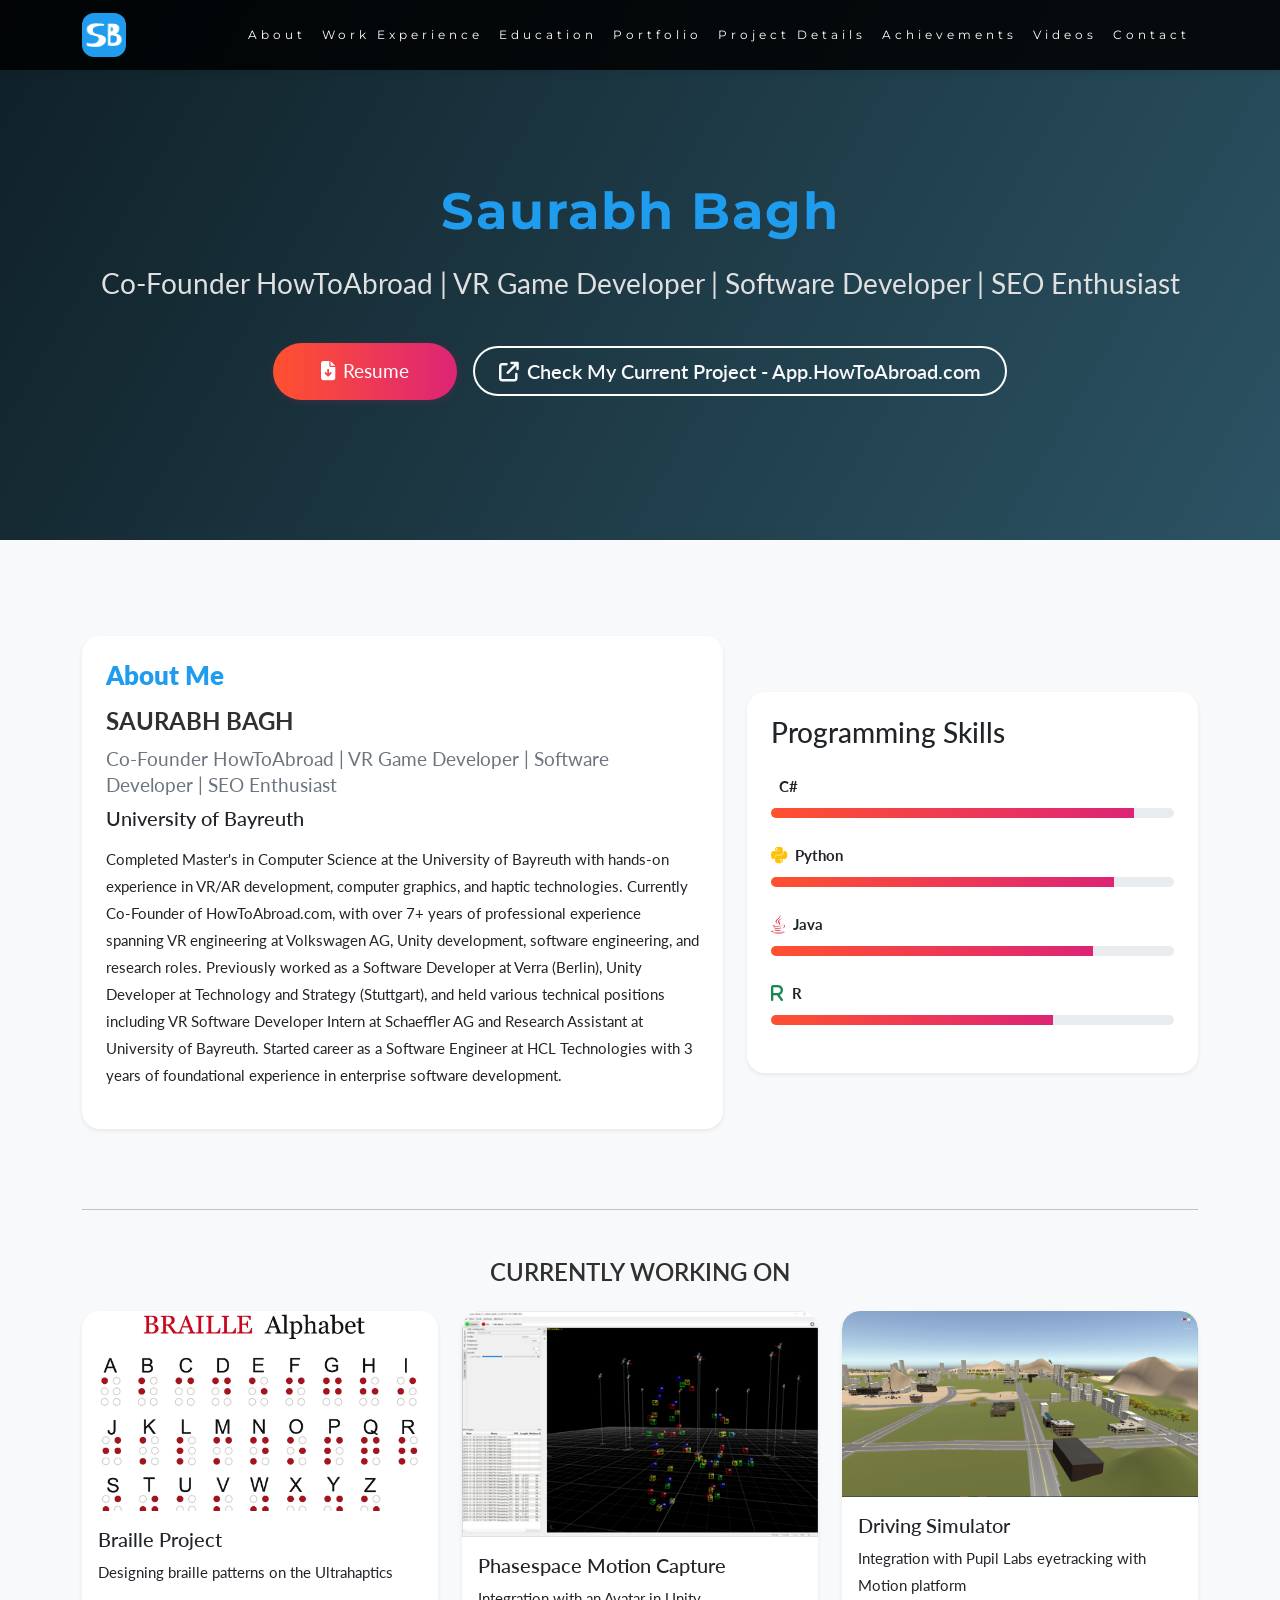
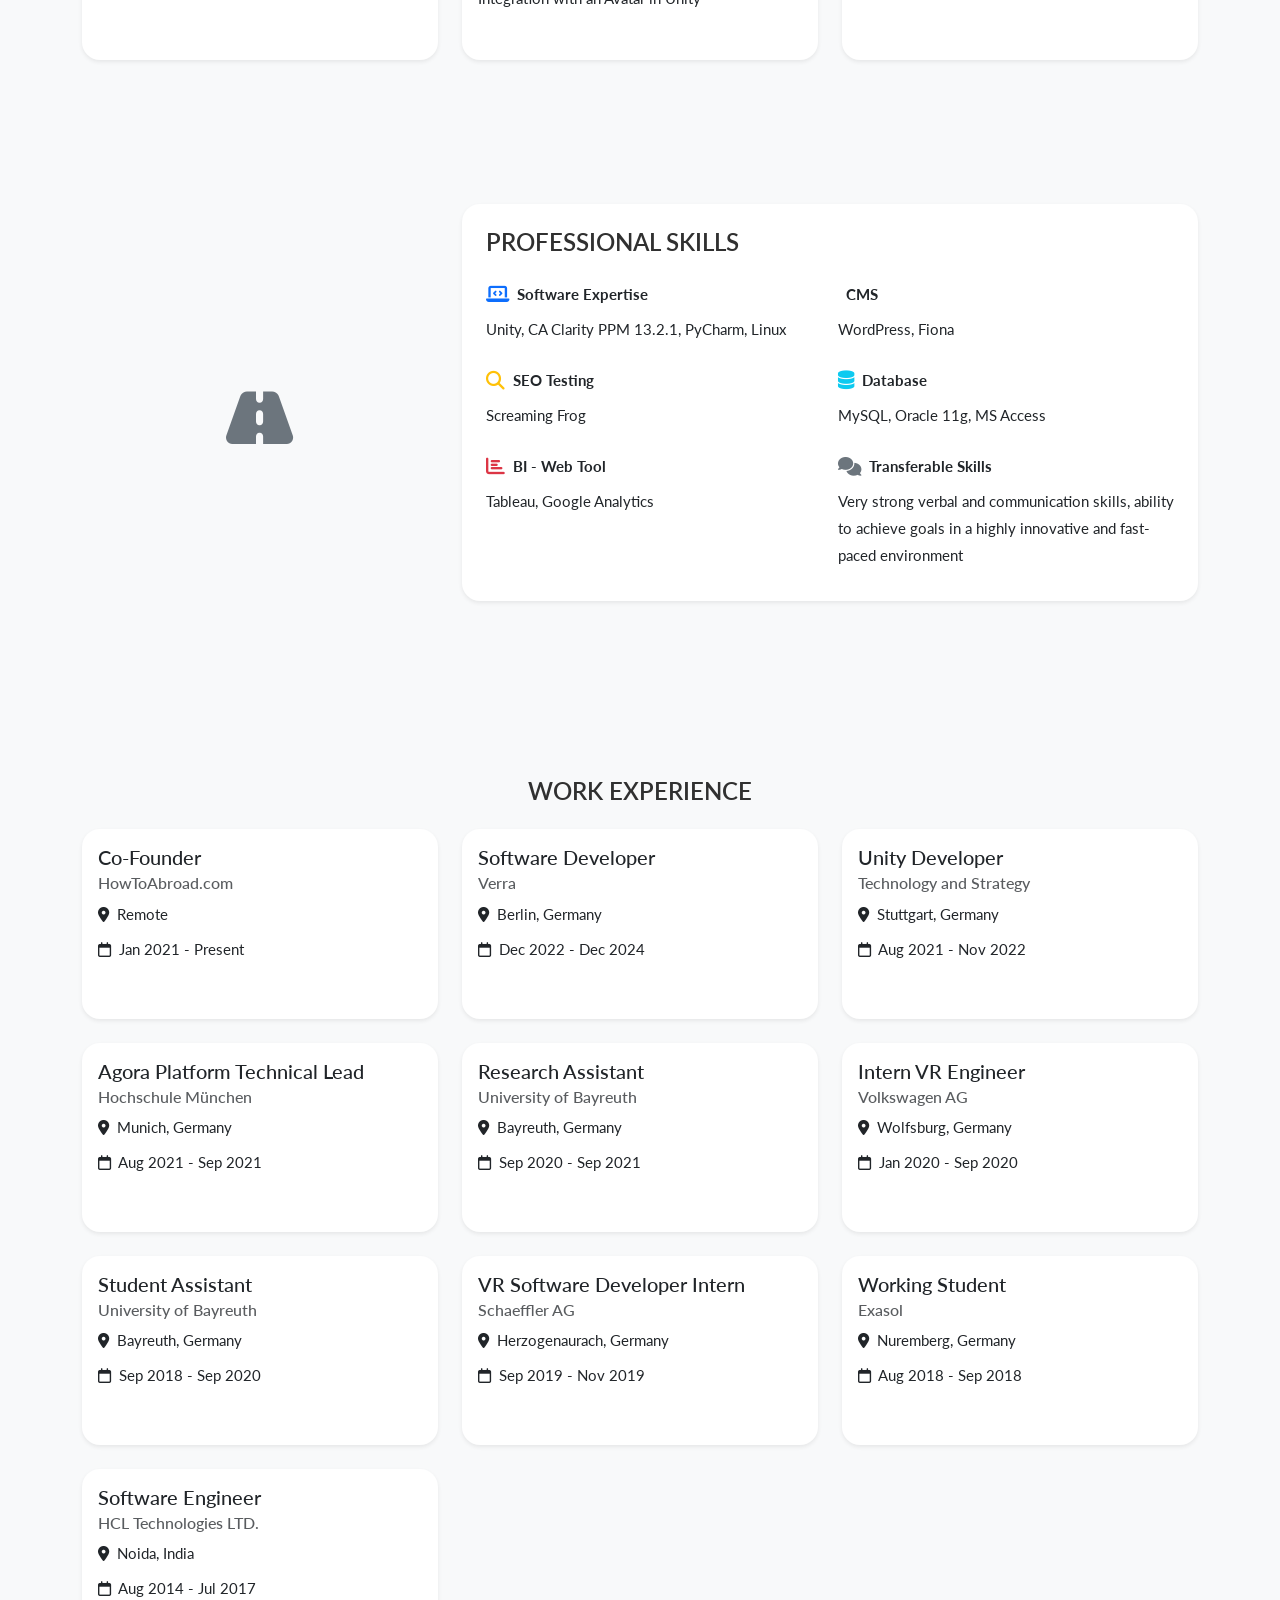
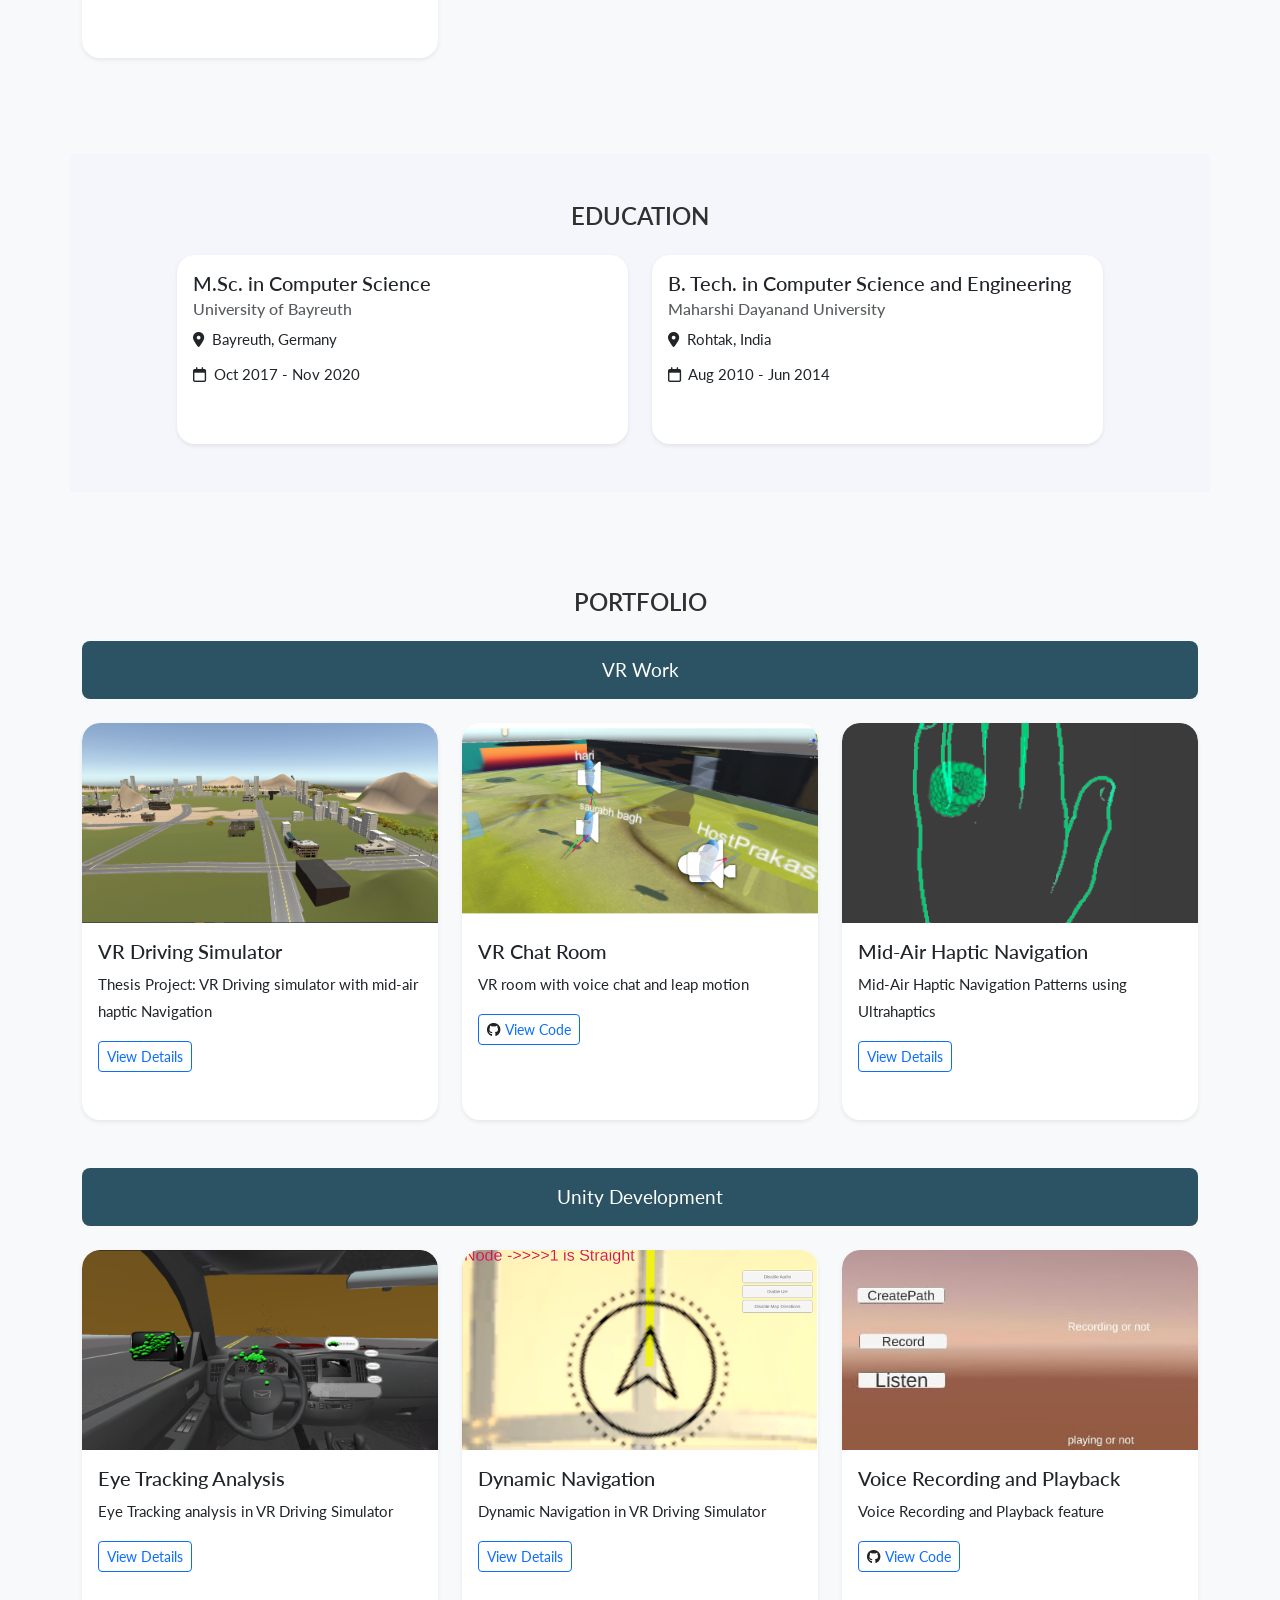
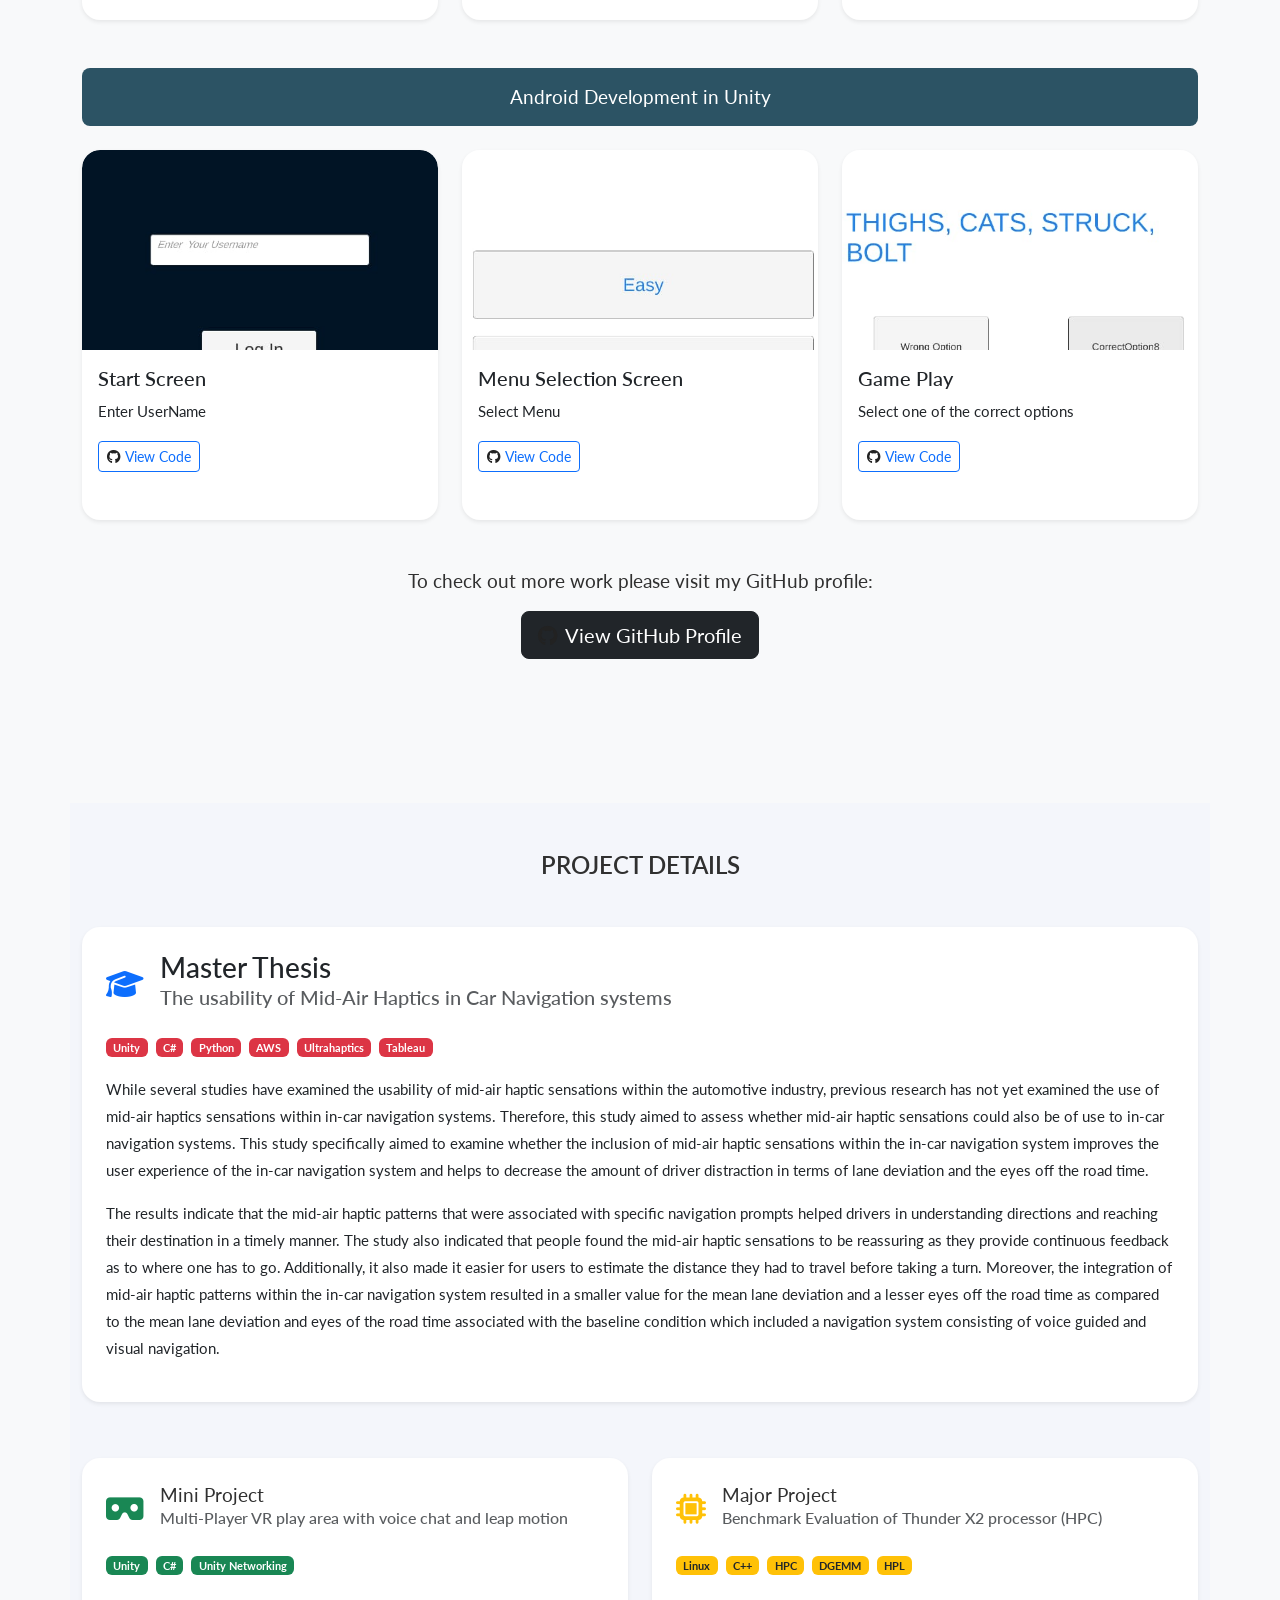
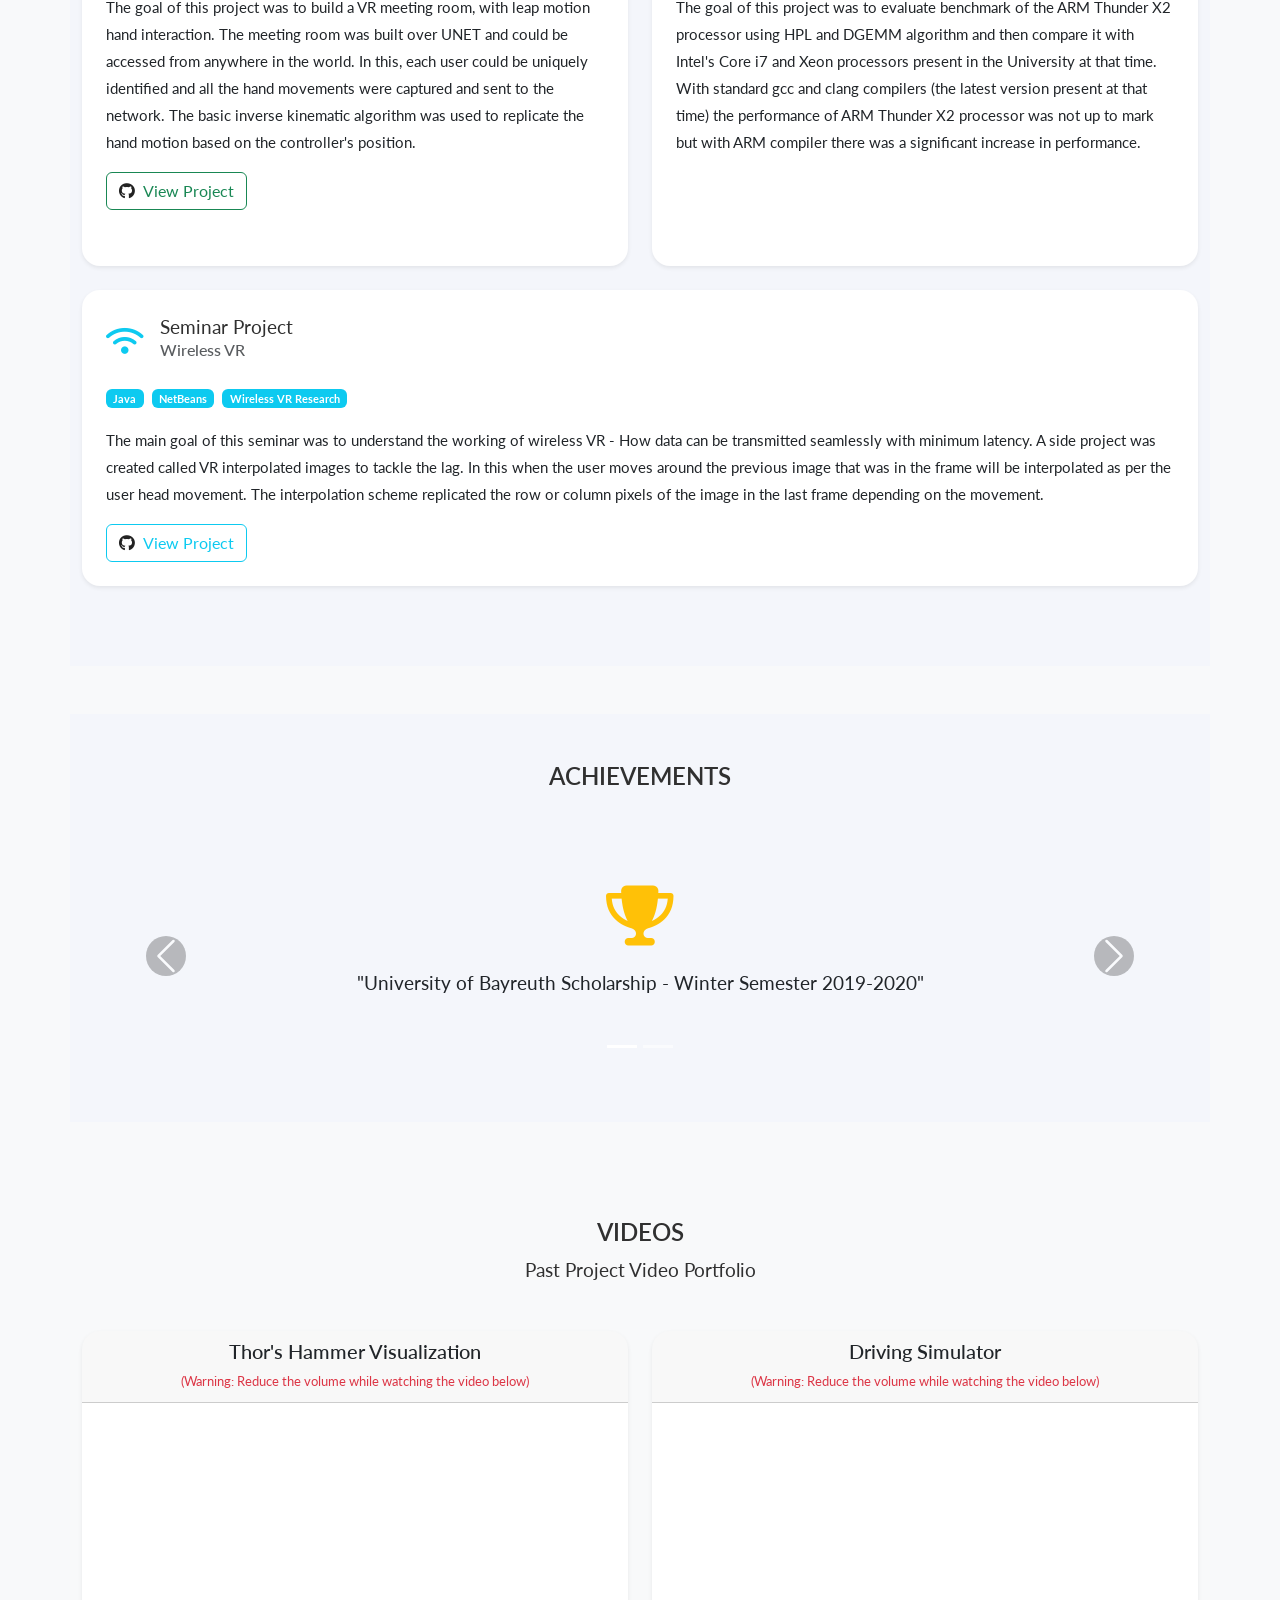
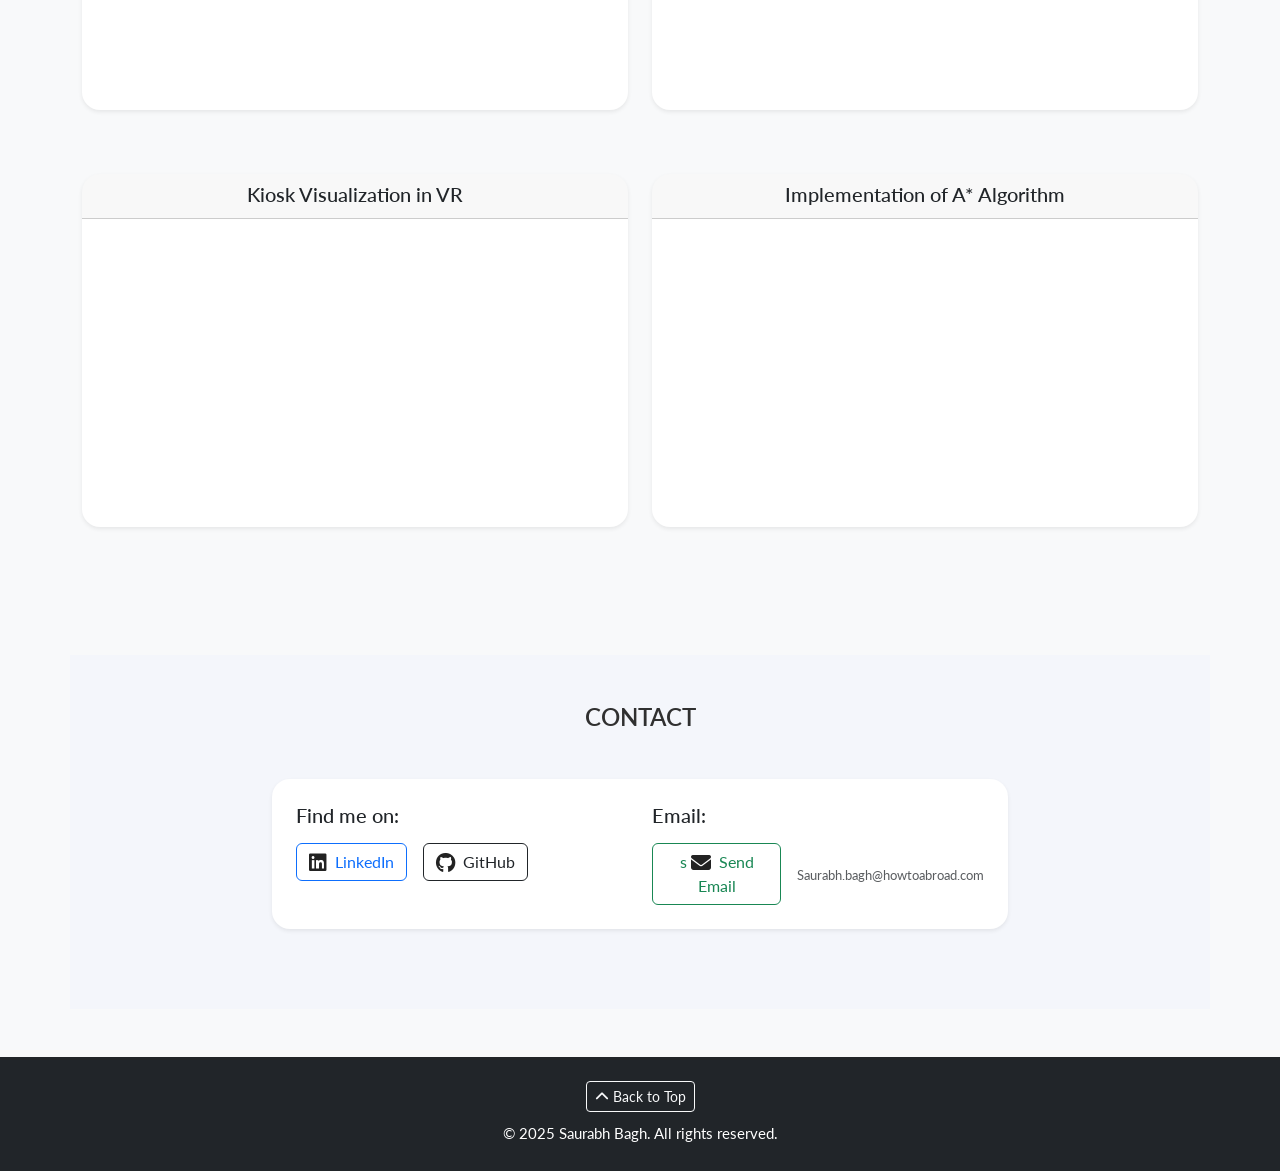
==== commit 5c80d4a0: "Update index.html 07-08-2025" ====
--- a/index.html
+++ b/index.html
@@ -1,814 +1,1404 @@
 <!DOCTYPE html>
 <html lang="en">
-
-<head>
-  <!-- Global site tag (gtag.js) - Google Analytics -->
-  <script async src="https://www.googletagmanager.com/gtag/js?id=G-0EKP89MMQ4"></script>
-  <script>
-    window.dataLayer = window.dataLayer || [];
-    function gtag() { dataLayer.push(arguments); }
-    gtag('js', new Date());
-
-    gtag('config', 'G-0EKP89MMQ4');
-  </script>
-  <title>Saurabh Bagh</title>
-  <meta charset="utf-8">
-  <meta name="viewport" content="width=device-width, initial-scale=1">
-  <link rel="stylesheet" href="https://www.w3schools.com/w3css/4/w3.css">
-  <link rel="icon" href="favicon-16x16.png" type="image/png" sizes="16x16">
-  <link rel="stylesheet" href="https://maxcdn.bootstrapcdn.com/bootstrap/3.4.1/css/bootstrap.min.css">
-  <link href="https://fonts.googleapis.com/css?family=Montserrat" rel="stylesheet" type="text/css">
-  <link href="https://fonts.googleapis.com/css?family=Lato" rel="stylesheet" type="text/css">
-  <link rel="stylesheet" href="https://cdnjs.cloudflare.com/ajax/libs/font-awesome/4.7.0/css/font-awesome.min.css">
-  <script src="https://ajax.googleapis.com/ajax/libs/jquery/3.5.1/jquery.min.js"></script>
-  <script src="https://maxcdn.bootstrapcdn.com/bootstrap/3.4.1/js/bootstrap.min.js"></script>
-
-
-  <link rel="stylesheet" href="./saurabhbagh.css">
-
-
-
-  <!-- Google Tag Manager -->
-  <script>(function (w, d, s, l, i) {
-      w[l] = w[l] || []; w[l].push({
-        'gtm.start':
-          new Date().getTime(), event: 'gtm.js'
-      }); var f = d.getElementsByTagName(s)[0],
-        j = d.createElement(s), dl = l != 'dataLayer' ? '&l=' + l : ''; j.async = true; j.src =
-          'https://www.googletagmanager.com/gtm.js?id=' + i + dl; f.parentNode.insertBefore(j, f);
-    })(window, document, 'script', 'dataLayer', 'GTM-WWV99N9');</script>
-  <!-- End Google Tag Manager -->
-
-  <script type="text/javascript" src="https://platform.linkedin.com/badges/js/profile.js" async defer></script>
-
-</head>
-
-<body id="SaurabhBagh" data-spy="scroll" data-target=".navbar" data-offset="60" >
-  <!-- Google Tag Manager (noscript) -->
-  <noscript><iframe src="https://www.googletagmanager.com/ns.html?id=GTM-WWV99N9" height="0" width="0"
-      style="display:none;visibility:hidden"></iframe></noscript>
-  <!-- End Google Tag Manager (noscript) -->
-  <nav class="navbar navbar-default navbar-fixed-top w3-black">
-    <div class="container">
-      <div class="navbar-header">
-        <button type="button" class="navbar-toggle" data-toggle="collapse" data-target="#myNavbar">
-          <span class="icon-bar"></span>
-          <span class="icon-bar"></span>
-          <span class="icon-bar"></span>
+  <head>
+    <!-- Global site tag (gtag.js) - Google Analytics -->
+    <script
+      async
+      src="https://www.googletagmanager.com/gtag/js?id=G-0EKP89MMQ4"
+    ></script>
+    <script>
+      window.dataLayer = window.dataLayer || [];
+      function gtag() {
+        dataLayer.push(arguments);
+      }
+      gtag("js", new Date());
+
+      gtag("config", "G-0EKP89MMQ4");
+    </script>
+    <title>Saurabh Bagh</title>
+    <meta charset="utf-8" />
+    <meta name="viewport" content="width=device-width, initial-scale=1" />
+
+    <link rel="icon" href="favicon-16x16.png" type="image/png" sizes="16x16" />
+    <!-- Bootstrap 5 -->
+    <link
+      href="https://cdn.jsdelivr.net/npm/bootstrap@5.3.2/dist/css/bootstrap.min.css"
+      rel="stylesheet"
+    />
+    <!-- Google Fonts -->
+    <link
+      href="https://fonts.googleapis.com/css?family=Montserrat:700,400&display=swap"
+      rel="stylesheet"
+    />
+    <link
+      href="https://fonts.googleapis.com/css?family=Lato:400,700&display=swap"
+      rel="stylesheet"
+    />
+    <!-- Font Awesome 6 -->
+    <link
+      rel="stylesheet"
+      href="https://cdnjs.cloudflare.com/ajax/libs/font-awesome/6.4.2/css/all.min.css"
+    />
+    <!-- Custom Modern Styles -->
+    <link rel="stylesheet" href="./saurabhbagh.css" />
+    <style>
+      body {
+        font-family: "Lato", Arial, sans-serif;
+        background: #f8f9fa;
+        color: #222;
+      }
+      .navbar {
+        background: rgba(0, 0, 0, 0.85) !important;
+        box-shadow: 0 2px 8px rgba(0, 0, 0, 0.08);
+        transition: background 0.3s;
+      }
+      .navbar-brand img {
+        border-radius: 12px;
+      }
+      .hero-section {
+        min-height: 60vh;
+        display: flex;
+        align-items: center;
+        justify-content: center;
+        background: linear-gradient(120deg, #0f2027 0%, #2c5364 100%);
+        color: #fff;
+        text-align: center;
+        padding: 80px 0 40px 0;
+      }
+      .hero-section h1 {
+        font-family: "Montserrat", sans-serif;
+        font-size: 3.2rem;
+        font-weight: 700;
+        margin-bottom: 0.5em;
+        letter-spacing: 2px;
+      }
+      .hero-section h3 {
+        font-weight: 400;
+        color: #e0e0e0;
+        margin-bottom: 1.5em;
+      }
+      .btn-resume {
+        font-size: 1.2rem;
+        padding: 0.75em 2.5em;
+        border-radius: 30px;
+        background: linear-gradient(90deg, #ff512f 0%, #dd2476 100%);
+        color: #fff;
+        border: none;
+        box-shadow: 0 2px 8px rgba(221, 36, 118, 0.15);
+        transition: background 0.2s, box-shadow 0.2s;
+      }
+      .btn-resume:hover {
+        background: linear-gradient(90deg, #dd2476 0%, #ff512f 100%);
+        box-shadow: 0 4px 16px rgba(221, 36, 118, 0.25);
+        color: #fff;
+      }
+      section,
+      .container-fluid {
+        margin-bottom: 3rem;
+      }
+      .card,
+      .thumbnail,
+      .panel {
+        border-radius: 18px;
+        box-shadow: 0 2px 16px rgba(44, 83, 100, 0.08);
+        border: none;
+        overflow: hidden;
+        margin-bottom: 2rem;
+      }
+      .card img,
+      .thumbnail img {
+        border-radius: 18px 18px 0 0;
+        object-fit: cover;
+      }
+      .progress {
+        height: 1.2rem;
+        border-radius: 8px;
+        background: #e9ecef;
+      }
+      .progress-bar {
+        background: linear-gradient(90deg, #ff512f 0%, #dd2476 100%);
+      }
+      .slideanim {
+        opacity: 0;
+        transform: translateY(40px);
+        transition: all 0.7s cubic-bezier(0.2, 1, 0.22, 1);
+      }
+      .slide {
+        opacity: 1 !important;
+        transform: none !important;
+      }
+      .bg-grey {
+        background: #f4f6fb !important;
+      }
+      .bg-blue {
+        background: #2c5364 !important;
+        color: #fff !important;
+        border-radius: 8px;
+        padding: 0.5em 0;
+      }
+      .container-skill {
+        margin-bottom: 1em;
+      }
+      .fa-github,
+      .fa-linkedin,
+      .fa-envelope {
+        color: #222;
+        transition: color 0.2s;
+      }
+      .fa-github:hover,
+      .fa-linkedin:hover,
+      .fa-envelope:hover {
+        color: #dd2476;
+      }
+
+      /* Carousel custom styling */
+      .carousel-control-prev-icon,
+      .carousel-control-next-icon {
+        background-color: rgba(0, 0, 0, 0.5);
+        border-radius: 50%;
+        width: 40px;
+        height: 40px;
+      }
+
+      /* Better video responsiveness */
+      .ratio {
+        border-radius: 0 0 18px 18px;
+        overflow: hidden;
+      }
+
+      /* Enhanced mobile responsiveness */
+      @media (max-width: 991px) {
+        .hero-section h1 {
+          font-size: 2.5rem;
+        }
+        .navbar-nav {
+          text-align: center;
+        }
+        .card-body {
+          padding: 1rem;
+        }
+      }
+
+      @media (max-width: 767px) {
+        .hero-section h1 {
+          font-size: 2.1rem;
+        }
+        .hero-section {
+          padding: 60px 0 20px 0;
+        }
+        .hero-section h3 {
+          font-size: 1.1rem;
+        }
+        section,
+        .container {
+          padding-left: 15px;
+          padding-right: 15px;
+        }
+        .btn-resume {
+          font-size: 1rem;
+          padding: 0.6em 2em;
+        }
+      }
+
+      @media (max-width: 575px) {
+        .hero-section h1 {
+          font-size: 1.8rem;
+        }
+        .progress {
+          height: 1rem;
+        }
+        .card {
+          margin-bottom: 1rem;
+        }
+      }
+    </style>
+
+    <!-- Google Tag Manager -->
+    <script>
+      (function (w, d, s, l, i) {
+        w[l] = w[l] || [];
+        w[l].push({
+          "gtm.start": new Date().getTime(),
+          event: "gtm.js",
+        });
+        var f = d.getElementsByTagName(s)[0],
+          j = d.createElement(s),
+          dl = l != "dataLayer" ? "&l=" + l : "";
+        j.async = true;
+        j.src = "https://www.googletagmanager.com/gtm.js?id=" + i + dl;
+        f.parentNode.insertBefore(j, f);
+      })(window, document, "script", "dataLayer", "GTM-WWV99N9");
+    </script>
+    <!-- End Google Tag Manager -->
+
+    <script
+      type="text/javascript"
+      src="https://platform.linkedin.com/badges/js/profile.js"
+      async
+      defer
+    ></script>
+  </head>
+
+  <body id="SaurabhBagh">
+    <!-- Google Tag Manager (noscript) -->
+    <noscript
+      ><iframe
+        src="https://www.googletagmanager.com/ns.html?id=GTM-WWV99N9"
+        height="0"
+        width="0"
+        style="display: none; visibility: hidden"
+      ></iframe
+    ></noscript>
+    <!-- End Google Tag Manager (noscript) -->
+    <!-- Modern Navbar -->
+    <nav class="navbar navbar-expand-lg navbar-dark fixed-top">
+      <div class="container">
+        <a class="navbar-brand" href="#SaurabhBagh"
+          ><img
+            src="./favicon_io/android-chrome-192x192.png"
+            width="44"
+            height="44"
+            alt="Logo"
+        /></a>
+        <button
+          class="navbar-toggler"
+          type="button"
+          data-bs-toggle="collapse"
+          data-bs-target="#mainNavbar"
+          aria-controls="mainNavbar"
+          aria-expanded="false"
+          aria-label="Toggle navigation"
+        >
+          <span class="navbar-toggler-icon"></span>
         </button>
-        <a class="navbar-brand" href="#myPage"> <img src="./favicon_io/android-chrome-192x192.png" width="50px"
-            height="50px"></a>
-      </div>
-      <div class="collapse navbar-collapse" id="myNavbar">
-        <ul class="nav navbar-nav navbar-right">
-          <li><a href="#about">About</a></li>
-          <li><a href="#WorkTimeline">Work Experience</a></li>
-          <li><a href="#Education">Education</a></li>
-          <li><a href="#portfolio">Portfolio</a></li>
-          <li><a href="#Project">Project Details</a></li>
-          <li><a href="#achievements">Achievements</a></li>
-          <li><a href="#videos">Videos</a></li>
-          <li><a href="#contact">Contact</a></li>
-          
-          
-        </ul>
-      </div>
-    </div>
-  </nav>
-  <script>
-    function OpenResume() {
-      window.open("./Website.pdf ");
-    }
+        <div class="collapse navbar-collapse" id="mainNavbar">
+          <ul class="navbar-nav ms-auto mb-2 mb-lg-0">
+            <li class="nav-item">
+              <a class="nav-link" href="#about">About</a>
+            </li>
+            <li class="nav-item">
+              <a class="nav-link" href="#WorkTimeline">Work Experience</a>
+            </li>
+            <li class="nav-item">
+              <a class="nav-link" href="#Education">Education</a>
+            </li>
+            <li class="nav-item">
+              <a class="nav-link" href="#portfolio">Portfolio</a>
+            </li>
+            <li class="nav-item">
+              <a class="nav-link" href="#Project">Project Details</a>
+            </li>
+            <li class="nav-item">
+              <a class="nav-link" href="#achievements">Achievements</a>
+            </li>
+            <li class="nav-item">
+              <a class="nav-link" href="#videos">Videos</a>
+            </li>
+            <li class="nav-item">
+              <a class="nav-link" href="#contact">Contact</a>
+            </li>
+          </ul>
+        </div>
+      </div>
+    </nav>
+    <!-- Hero Section -->
+    <section class="hero-section" id="hero">
+      <div class="container">
+        <h1>Saurabh Bagh</h1>
+        <h3>
+          Co-Founder HowToAbroad | VR Game Developer | Software Developer | SEO
+          Enthusiast
+        </h3>
+        <div
+          class="mt-4 d-flex flex-column flex-sm-row gap-3 justify-content-center align-items-center"
+        >
+          <button class="btn btn-resume" onclick="window.open('./Website.pdf')">
+            <i class="fa-solid fa-file-arrow-down me-2"></i>Resume
+          </button>
+          <a
+            href="https://app.howtoabroad.com"
+            target="_blank"
+            class="btn btn-outline-light btn-lg px-4 py-2"
+            style="
+              border: 2px solid #fff;
+              border-radius: 30px;
+              font-weight: 600;
+              transition: all 0.3s ease;
+            "
+            onmouseover="this.style.background='#fff'; this.style.color='#2c5364'"
+            onmouseout="this.style.background='transparent'; this.style.color='#fff'"
+          >
+            <i class="fa-solid fa-external-link me-2"></i>Check My Current
+            Project - App.HowToAbroad.com
+          </a>
+        </div>
+      </div>
+    </section>
+    <script>
+      // Smooth scroll for anchor links
+      document.addEventListener("DOMContentLoaded", function () {
+        document.querySelectorAll("a.nav-link").forEach(function (link) {
+          link.addEventListener("click", function (e) {
+            if (this.hash !== "") {
+              e.preventDefault();
+              const hash = this.hash;
+              document
+                .querySelector(hash)
+                .scrollIntoView({ behavior: "smooth" });
+            }
+          });
+        });
+        // Animate on scroll
+        function revealOnScroll() {
+          document.querySelectorAll(".slideanim").forEach(function (el) {
+            const rect = el.getBoundingClientRect();
+            if (rect.top < window.innerHeight - 100) {
+              el.classList.add("slide");
+            }
+          });
+        }
+        window.addEventListener("scroll", revealOnScroll);
+        revealOnScroll();
+      });
     </script>
-  <div class="jumbotron text-center">
-    <div class="row">
-      
-      
-    
-    <div class="col-sm-12">
-      <h1>Saurabh Bagh</h1>
-      <button type="button" class="btn btn-danger"  onclick="OpenResume()"> Resume</button>
-      </div>
-  </div>
-  
-    
- 
-
-  </div>
-
-  <!-- Container (About Section) -->
-  <div id="about" class="container-fluid ">
-    <div class="row">
-      <div class="col-sm-8">
-        <h1>About Me</h1><br>
-        <h2>Saurabh Bagh</h2>
-        <h3>VR Game Developer| Software Developer | SEO Enthusiast</h3>
-        <h4>University of Bayreuth</h4>
-        <p>Completed Master's in Computer Science at the University of Bayreuth and did internships at various companies like Schaeffler and Volkswagen. Additionally, I have 3 years of work experience as a Software Engineer at HCL Technologies.</p>
-             
-      </div>
-      <div class="col-sm-4">
-
-
-        <h1>Programming Skills</h1><br>
-
-
-        <p><strong>C#</strong></p>
-        <div class="containerskill">
-          <div class="skills Unity3D"></div>
-        </div>
-
-        <p><strong>Python</strong></p>
-        <div class="containerskill">
-          <div class="skills css"></div>
-        </div>
-
-        <p><strong>Java</strong></p>
-        <div class="containerskill">
-          <div class="skills js"></div>
-        </div>
-
-        <p><strong>R</strong></p>
-        <div class="containerskill">
-          <div class="skills php"></div>
-        </div>
-      
-      
-      
-      
-      </div>
-    
-    
-    </div>
-
-    <hr>
-    <h1>Currently Working On-</h1><br>
-    <div class="col-sm-4">
-
-      <div class="card">
-        <img src="./portfolioImages/current/braille-alphabet-100_2400x1350.jpg" alt="Avatar" style="width:100%">
-        <div class="containeryolo">
-          <h4 ><b >Braille Project</b></h4>
-          <p>Designing braille patterns on the Ultrahaptics</p>
-        </div>
-      </div>
-    </div>
-    <div class="col-sm-4">
-
-      <div class="card">
-        <img src="./portfolioImages/current/Pupillabs.jpg" alt="Avatar" style="width:100%">
-        <div class="containeryolo">
-          <h4><b>Phasespace Motion Capture</b></h4>
-          <p>Integration with  an Avatar in Unity</p>
-        </div>
-      </div>
-    </div>
-    <div class="col-sm-4">
-
-      <div class="card">
-        <img src="./portfolioImages/Thesis/Day.PNG" alt="Avatar" style="width:100%">
-        <div class="containeryolo">
-          <h4><b>Driving Simulator</b></h4>
-          <p>Integration with Pupil Labs eyetracking with Motion platform</p>
-        </div>
-      </div>
-    </div>
-        
-        
-        
-  </div>
-
-  <div class="container-fluid bg-grey">
-    <div class="row">
-      <div class="col-sm-4">
-        <span class="glyphicon glyphicon-road logo slideanim"></span>
-      </div>
-      <div class="col-sm-8 " >
-
-        <h1>Professional Skills</h1><br>
-        
-          <div class="container">
-            <!--Software expertiese-->
-            <div class="row">
-              <div class="col-sm-2">
-                <strong>Software Expertise</strong>
-              </div>
-              <div class="col-sm-4">
-                <p align="left">Unity, CA Clarity PPM 13.2.1, PyCharm, Linux</p>
-              </div>
-              
-            </div>
-            
-            <!--CMS-->
-            <div class="row">
-              <div class="col-sm-2">
-                <strong>CMS</strong>
-              </div>
-              <div class="col-sm-4">
-                <p align="left">WordPress, Fiona</p>
-              </div>
-              
-            </div>
-          
-            <!--SEO Testing-->
-            <div class="row">
-              <div class="col-sm-2">
-                <strong>SEO Testing</strong>
-              </div>
-              <div class="col-sm-4">
-                <p align="left">Screaming Frog</p>
-              </div>
-              
-            </div>
-           
-            <!--Database-->
-            <div class="row">
-              <div class="col-sm-2">
-                <strong>Database</strong>
-              </div>
-              <div class="col-sm-4">
-                <p align="left">My SQL, Oracle 11g, MS Access</p>
-              </div>
-              
-            </div>
-            
-
-            <!--Bi Tools-->
-            <div class="row">
-              <div class="col-sm-2">
-                <strong>BI - Web Tool</strong>
-              </div>
-              <div class="col-sm-4">
-                <p align="left">Tableau, Google Analytics</p>
-              </div>
-              
-            </div>
-            
-
-            <!--Transferable skills-->
-            <div class="row">
-              <div class="col-sm-2">
-                <strong>Transferable skills</strong>
-              </div>
-              <div class="col-sm-4">
-                <p align="left">Very strong verbal and communication skills, ability
-                  to achieve goals in a highly innovative and fastpaced
-                  environment</p>
+    <!-- Bootstrap 5 JS -->
+    <script src="https://cdn.jsdelivr.net/npm/bootstrap@5.3.2/dist/js/bootstrap.bundle.min.js"></script>
+
+    <!-- Container (About Section) -->
+
+    <section id="about" class="container py-5">
+      <div class="row align-items-center">
+        <div class="col-lg-7 mb-4 mb-lg-0">
+          <div class="card p-4 shadow-sm h-100">
+            <h1 class="mb-3">About Me</h1>
+            <h2 class="fw-bold">Saurabh Bagh</h2>
+            <h4 class="text-secondary mb-2">
+              Co-Founder HowToAbroad | VR Game Developer | Software Developer |
+              SEO Enthusiast
+            </h4>
+            <h5 class="mb-3">University of Bayreuth</h5>
+            <p>
+              Completed Master's in Computer Science at the University of
+              Bayreuth with hands-on experience in VR/AR development, computer
+              graphics, and haptic technologies. Currently Co-Founder of
+              HowToAbroad.com, with over 7+ years of professional experience
+              spanning VR engineering at Volkswagen AG, Unity development,
+              software engineering, and research roles. Previously worked as a
+              Software Developer at Verra (Berlin), Unity Developer at
+              Technology and Strategy (Stuttgart), and held various technical
+              positions including VR Software Developer Intern at Schaeffler AG
+              and Research Assistant at University of Bayreuth. Started career
+              as a Software Engineer at HCL Technologies with 3 years of
+              foundational experience in enterprise software development.
+            </p>
+          </div>
+        </div>
+        <div class="col-lg-5">
+          <div class="card p-4 shadow-sm h-100">
+            <h3 class="mb-4">Programming Skills</h3>
+            <div class="mb-3">
+              <div class="d-flex align-items-center mb-2">
+                <i class="fa-brands fa-csharp fa-lg me-2 text-primary"></i
+                ><span class="fw-bold">C#</span>
+              </div>
+              <div class="progress mb-2" style="height: 10px">
+                <div class="progress-bar" style="width: 90%"></div>
+              </div>
+            </div>
+            <div class="mb-3">
+              <div class="d-flex align-items-center mb-2">
+                <i class="fa-brands fa-python fa-lg me-2 text-warning"></i
+                ><span class="fw-bold">Python</span>
+              </div>
+              <div class="progress mb-2" style="height: 10px">
+                <div class="progress-bar" style="width: 85%"></div>
+              </div>
+            </div>
+            <div class="mb-3">
+              <div class="d-flex align-items-center mb-2">
+                <i class="fa-brands fa-java fa-lg me-2 text-danger"></i
+                ><span class="fw-bold">Java</span>
+              </div>
+              <div class="progress mb-2" style="height: 10px">
+                <div class="progress-bar" style="width: 80%"></div>
+              </div>
+            </div>
+            <div class="mb-3">
+              <div class="d-flex align-items-center mb-2">
+                <i class="fa-solid fa-r fa-lg me-2 text-success"></i
+                ><span class="fw-bold">R</span>
+              </div>
+              <div class="progress mb-2" style="height: 10px">
+                <div class="progress-bar" style="width: 70%"></div>
+              </div>
+            </div>
+          </div>
+        </div>
+      </div>
+      <hr class="my-5" />
+      <h2 class="mb-4 text-center">Currently Working On</h2>
+      <div class="row g-4">
+        <div class="col-md-4">
+          <div class="card h-100 shadow-sm">
+            <img
+              src="./portfolioImages/current/braille-alphabet-100_2400x1350.jpg"
+              class="card-img-top"
+              alt="Braille Project"
+            />
+            <div class="card-body">
+              <h5 class="card-title">Braille Project</h5>
+              <p class="card-text">
+                Designing braille patterns on the Ultrahaptics
+              </p>
+            </div>
+          </div>
+        </div>
+        <div class="col-md-4">
+          <div class="card h-100 shadow-sm">
+            <img
+              src="./portfolioImages/current/Pupillabs.jpg"
+              class="card-img-top"
+              alt="Phasespace Motion Capture"
+            />
+            <div class="card-body">
+              <h5 class="card-title">Phasespace Motion Capture</h5>
+              <p class="card-text">Integration with an Avatar in Unity</p>
+            </div>
+          </div>
+        </div>
+        <div class="col-md-4">
+          <div class="card h-100 shadow-sm">
+            <img
+              src="./portfolioImages/Thesis/Day.PNG"
+              class="card-img-top"
+              alt="Driving Simulator"
+            />
+            <div class="card-body">
+              <h5 class="card-title">Driving Simulator</h5>
+              <p class="card-text">
+                Integration with Pupil Labs eyetracking with Motion platform
+              </p>
+            </div>
+          </div>
+        </div>
+      </div>
+    </section>
+
+    <section class="container py-5">
+      <div class="row align-items-center">
+        <div class="col-lg-4 mb-4 mb-lg-0 text-center">
+          <i class="fa-solid fa-road fa-4x text-secondary slideanim"></i>
+        </div>
+        <div class="col-lg-8">
+          <div class="card p-4 shadow-sm h-100">
+            <h2 class="mb-4">Professional Skills</h2>
+            <div class="row g-3">
+              <div class="col-md-6">
+                <div class="d-flex align-items-center mb-2">
+                  <i class="fa-solid fa-laptop-code fa-lg me-2 text-primary"></i
+                  ><span class="fw-bold">Software Expertise</span>
                 </div>
-              
-            </div>
-            
-
-
-          </div>
-          <!--<table class="table" style="width: 504.17px;" border="0" cellspacing="0" cellpadding="0">
-            <tbody>
-              <tr>
-                <td><strong>Software Expertise</strong></td>
-                <td>
-                  <p>Unity, CA Clarity PPM 13.2.1, PyCharm, Linux</p>
-                </td>
-              </tr>
-              <tr>
-                <td>
-                  <p><strong>CMS</strong></p>
-                </td>
-                <td>
-                  <p>WordPress, Fiona</p>
-                </td>
-              </tr>
-              <tr>
-                <td>
-                  <p><strong>SEO Testing</strong></p>
-                </td>
-                <td>
-                  <p>Screaming Frog</p>
-                </td>
-              </tr>
-              <tr>
-                <td><strong>Database</strong></td>
-                <td>My SQL, Oracle 11g, MS Access</td>
-              </tr>
-              <tr>
-                <td><strong>BI Tool</strong></td>
-                <td>Tableau</td>
-              </tr>
-              <tr>
-                <td><strong>Transferable skills</strong></td>
-                <td>Very strong verbal and communication skills, ability<br />to achieve goals in a highly innovative
-                  and fastpaced<br />environment</td>
-              </tr>
-            </tbody>
-          </table>-->
-        
-      </div>
-    </div>
-  </div>
-
-  <!-- Container (Timeline Section) -->
-  <div id="WorkTimeline" class="container-fluid text-center">
-    <h1>Work Experience</h1>
-    <div class="row slideanim">
-      <div class="col-md-12">
-        <div class="main-timeline2">
-          <div class="timeline">
-            <span class="icon fa fa-globe"></span>
-            <div class="timeline-content">
-              <h3 class="title">Co-Founder</h3>
-              <h7> January 2021 - Present</h7><br>
-
-              <p class="description">
-                <strong>HowToAbroad.com</strong>
+                <p class="mb-2">Unity, CA Clarity PPM 13.2.1, PyCharm, Linux</p>
+              </div>
+              <div class="col-md-6">
+                <div class="d-flex align-items-center mb-2">
+                  <i class="fa-solid fa-cms fa-lg me-2 text-success"></i
+                  ><span class="fw-bold">CMS</span>
+                </div>
+                <p class="mb-2">WordPress, Fiona</p>
+              </div>
+              <div class="col-md-6">
+                <div class="d-flex align-items-center mb-2">
+                  <i class="fa-solid fa-search fa-lg me-2 text-warning"></i
+                  ><span class="fw-bold">SEO Testing</span>
+                </div>
+                <p class="mb-2">Screaming Frog</p>
+              </div>
+              <div class="col-md-6">
+                <div class="d-flex align-items-center mb-2">
+                  <i class="fa-solid fa-database fa-lg me-2 text-info"></i
+                  ><span class="fw-bold">Database</span>
+                </div>
+                <p class="mb-2">MySQL, Oracle 11g, MS Access</p>
+              </div>
+              <div class="col-md-6">
+                <div class="d-flex align-items-center mb-2">
+                  <i class="fa-solid fa-chart-bar fa-lg me-2 text-danger"></i
+                  ><span class="fw-bold">BI - Web Tool</span>
+                </div>
+                <p class="mb-2">Tableau, Google Analytics</p>
+              </div>
+              <div class="col-md-6">
+                <div class="d-flex align-items-center mb-2">
+                  <i class="fa-solid fa-comments fa-lg me-2 text-secondary"></i
+                  ><span class="fw-bold">Transferable Skills</span>
+                </div>
+                <p class="mb-2">
+                  Very strong verbal and communication skills, ability to
+                  achieve goals in a highly innovative and fast-paced
+                  environment
+                </p>
+              </div>
+            </div>
+          </div>
+        </div>
+      </div>
+    </section>
+
+    <!-- Work Experience Section -->
+    <section id="WorkTimeline" class="container py-5">
+      <h2 class="mb-4 text-center">Work Experience</h2>
+      <div class="row g-4">
+        <div class="col-lg-4 col-md-6">
+          <div class="card h-100 shadow-sm">
+            <div class="card-body">
+              <h5 class="card-title">Co-Founder</h5>
+              <h6 class="card-subtitle mb-2 text-muted">HowToAbroad.com</h6>
+              <div class="mb-2">
+                <i class="fa-solid fa-location-dot me-1"></i> Remote
+              </div>
+              <div class="mb-2">
+                <i class="fa-regular fa-calendar me-1"></i> Jan 2021 - Present
+              </div>
+            </div>
+          </div>
+        </div>
+        <div class="col-lg-4 col-md-6">
+          <div class="card h-100 shadow-sm">
+            <div class="card-body">
+              <h5 class="card-title">Software Developer</h5>
+              <h6 class="card-subtitle mb-2 text-muted">Verra</h6>
+              <div class="mb-2">
+                <i class="fa-solid fa-location-dot me-1"></i> Berlin, Germany
+              </div>
+              <div class="mb-2">
+                <i class="fa-regular fa-calendar me-1"></i> Dec 2022 - Dec 2024
+              </div>
+            </div>
+          </div>
+        </div>
+        <div class="col-lg-4 col-md-6">
+          <div class="card h-100 shadow-sm">
+            <div class="card-body">
+              <h5 class="card-title">Unity Developer</h5>
+              <h6 class="card-subtitle mb-2 text-muted">
+                Technology and Strategy
+              </h6>
+              <div class="mb-2">
+                <i class="fa-solid fa-location-dot me-1"></i> Stuttgart, Germany
+              </div>
+              <div class="mb-2">
+                <i class="fa-regular fa-calendar me-1"></i> Aug 2021 - Nov 2022
+              </div>
+            </div>
+          </div>
+        </div>
+        <div class="col-lg-4 col-md-6">
+          <div class="card h-100 shadow-sm">
+            <div class="card-body">
+              <h5 class="card-title">Agora Platform Technical Lead</h5>
+              <h6 class="card-subtitle mb-2 text-muted">Hochschule München</h6>
+              <div class="mb-2">
+                <i class="fa-solid fa-location-dot me-1"></i> Munich, Germany
+              </div>
+              <div class="mb-2">
+                <i class="fa-regular fa-calendar me-1"></i> Aug 2021 - Sep 2021
+              </div>
+            </div>
+          </div>
+        </div>
+        <div class="col-lg-4 col-md-6">
+          <div class="card h-100 shadow-sm">
+            <div class="card-body">
+              <h5 class="card-title">Research Assistant</h5>
+              <h6 class="card-subtitle mb-2 text-muted">
+                University of Bayreuth
+              </h6>
+              <div class="mb-2">
+                <i class="fa-solid fa-location-dot me-1"></i> Bayreuth, Germany
+              </div>
+              <div class="mb-2">
+                <i class="fa-regular fa-calendar me-1"></i> Sep 2020 - Sep 2021
+              </div>
+            </div>
+          </div>
+        </div>
+        <div class="col-lg-4 col-md-6">
+          <div class="card h-100 shadow-sm">
+            <div class="card-body">
+              <h5 class="card-title">Intern VR Engineer</h5>
+              <h6 class="card-subtitle mb-2 text-muted">Volkswagen AG</h6>
+              <div class="mb-2">
+                <i class="fa-solid fa-location-dot me-1"></i> Wolfsburg, Germany
+              </div>
+              <div class="mb-2">
+                <i class="fa-regular fa-calendar me-1"></i> Jan 2020 - Sep 2020
+              </div>
+            </div>
+          </div>
+        </div>
+        <div class="col-lg-4 col-md-6">
+          <div class="card h-100 shadow-sm">
+            <div class="card-body">
+              <h5 class="card-title">Student Assistant</h5>
+              <h6 class="card-subtitle mb-2 text-muted">
+                University of Bayreuth
+              </h6>
+              <div class="mb-2">
+                <i class="fa-solid fa-location-dot me-1"></i> Bayreuth, Germany
+              </div>
+              <div class="mb-2">
+                <i class="fa-regular fa-calendar me-1"></i> Sep 2018 - Sep 2020
+              </div>
+            </div>
+          </div>
+        </div>
+        <div class="col-lg-4 col-md-6">
+          <div class="card h-100 shadow-sm">
+            <div class="card-body">
+              <h5 class="card-title">VR Software Developer Intern</h5>
+              <h6 class="card-subtitle mb-2 text-muted">Schaeffler AG</h6>
+              <div class="mb-2">
+                <i class="fa-solid fa-location-dot me-1"></i> Herzogenaurach,
+                Germany
+              </div>
+              <div class="mb-2">
+                <i class="fa-regular fa-calendar me-1"></i> Sep 2019 - Nov 2019
+              </div>
+            </div>
+          </div>
+        </div>
+        <div class="col-lg-4 col-md-6">
+          <div class="card h-100 shadow-sm">
+            <div class="card-body">
+              <h5 class="card-title">Working Student</h5>
+              <h6 class="card-subtitle mb-2 text-muted">Exasol</h6>
+              <div class="mb-2">
+                <i class="fa-solid fa-location-dot me-1"></i> Nuremberg, Germany
+              </div>
+              <div class="mb-2">
+                <i class="fa-regular fa-calendar me-1"></i> Aug 2018 - Sep 2018
+              </div>
+            </div>
+          </div>
+        </div>
+        <div class="col-lg-4 col-md-6">
+          <div class="card h-100 shadow-sm">
+            <div class="card-body">
+              <h5 class="card-title">Software Engineer</h5>
+              <h6 class="card-subtitle mb-2 text-muted">
+                HCL Technologies LTD.
+              </h6>
+              <div class="mb-2">
+                <i class="fa-solid fa-location-dot me-1"></i> Noida, India
+              </div>
+              <div class="mb-2">
+                <i class="fa-regular fa-calendar me-1"></i> Aug 2014 - Jul 2017
+              </div>
+            </div>
+          </div>
+        </div>
+      </div>
+    </section>
+
+    <!-- Education Section -->
+    <section id="Education" class="container py-5 bg-grey">
+      <h2 class="mb-4 text-center">Education</h2>
+      <div class="row g-4 justify-content-center">
+        <div class="col-lg-5 col-md-6">
+          <div class="card h-100 shadow-sm">
+            <div class="card-body">
+              <h5 class="card-title">M.Sc. in Computer Science</h5>
+              <h6 class="card-subtitle mb-2 text-muted">
+                University of Bayreuth
+              </h6>
+              <div class="mb-2">
+                <i class="fa-solid fa-location-dot me-1"></i> Bayreuth, Germany
+              </div>
+              <div class="mb-2">
+                <i class="fa-regular fa-calendar me-1"></i> Oct 2017 - Nov 2020
+              </div>
+            </div>
+          </div>
+        </div>
+        <div class="col-lg-5 col-md-6">
+          <div class="card h-100 shadow-sm">
+            <div class="card-body">
+              <h5 class="card-title">
+                B. Tech. in Computer Science and Engineering
+              </h5>
+              <h6 class="card-subtitle mb-2 text-muted">
+                Maharshi Dayanand University
+              </h6>
+              <div class="mb-2">
+                <i class="fa-solid fa-location-dot me-1"></i> Rohtak, India
+              </div>
+              <div class="mb-2">
+                <i class="fa-regular fa-calendar me-1"></i> Aug 2010 - Jun 2014
+              </div>
+            </div>
+          </div>
+        </div>
+      </div>
+    </section>
+
+    <!-- Portfolio Section -->
+    <section id="portfolio" class="container py-5">
+      <h2 class="mb-4 text-center">Portfolio</h2>
+
+      <!-- VR Work -->
+      <div class="mb-5">
+        <h4 class="text-center bg-blue mb-4 p-3">VR Work</h4>
+        <div class="row g-4 slideanim">
+          <div class="col-lg-4 col-md-6">
+            <div class="card h-100 shadow-sm">
+              <img
+                src="./portfolioImages/Thesis/Day.PNG"
+                class="card-img-top"
+                alt="Driving Simulator"
+                style="height: 200px; object-fit: cover"
+              />
+              <div class="card-body">
+                <h5 class="card-title">VR Driving Simulator</h5>
+                <p class="card-text">
+                  Thesis Project: VR Driving simulator with mid-air haptic
+                  Navigation
+                </p>
+                <a href="#Project" class="btn btn-outline-primary btn-sm"
+                  >View Details</a
+                >
+              </div>
+            </div>
+          </div>
+          <div class="col-lg-4 col-md-6">
+            <div class="card h-100 shadow-sm">
+              <img
+                src="./portfolioImages/VRChatroom/User With names.PNG"
+                class="card-img-top"
+                alt="VR Chat Room"
+                style="height: 200px; object-fit: cover"
+              />
+              <div class="card-body">
+                <h5 class="card-title">VR Chat Room</h5>
+                <p class="card-text">VR room with voice chat and leap motion</p>
+                <a
+                  href="https://github.com/Saurabhbagh/VR-chat-room-with-game-play--Networking-with-Unet"
+                  target="_blank"
+                  class="btn btn-outline-primary btn-sm"
+                >
+                  <i class="fa-brands fa-github me-1"></i>View Code
+                </a>
+              </div>
+            </div>
+          </div>
+          <div class="col-lg-4 col-md-6">
+            <div class="card h-100 shadow-sm">
+              <img
+                src="./portfolioImages/MAH/U turn left type 3.gif"
+                class="card-img-top"
+                alt="Mid-Air Haptic Navigation"
+                style="height: 200px; object-fit: cover"
+              />
+              <div class="card-body">
+                <h5 class="card-title">Mid-Air Haptic Navigation</h5>
+                <p class="card-text">
+                  Mid-Air Haptic Navigation Patterns using Ultrahaptics
+                </p>
+                <a href="#Project" class="btn btn-outline-primary btn-sm"
+                  >View Details</a
+                >
+              </div>
+            </div>
+          </div>
+        </div>
+      </div>
+
+      <!-- Unity Development -->
+      <div class="mb-5">
+        <h4 class="text-center bg-blue mb-4 p-3">Unity Development</h4>
+        <div class="row g-4 slideanim">
+          <div class="col-lg-4 col-md-6">
+            <div class="card h-100 shadow-sm">
+              <img
+                src="./portfolioImages/Thesis/Sample Eye tracking data set.PNG"
+                class="card-img-top"
+                alt="Eye Tracking Analysis"
+                style="height: 200px; object-fit: cover"
+              />
+              <div class="card-body">
+                <h5 class="card-title">Eye Tracking Analysis</h5>
+                <p class="card-text">
+                  Eye Tracking analysis in VR Driving Simulator
+                </p>
+                <a href="#Project" class="btn btn-outline-primary btn-sm"
+                  >View Details</a
+                >
+              </div>
+            </div>
+          </div>
+          <div class="col-lg-4 col-md-6">
+            <div class="card h-100 shadow-sm">
+              <img
+                src="./portfolioImages/Thesis/Dynamic Route Navigation.png"
+                class="card-img-top"
+                alt="Dynamic Navigation"
+                style="height: 200px; object-fit: cover"
+              />
+              <div class="card-body">
+                <h5 class="card-title">Dynamic Navigation</h5>
+                <p class="card-text">
+                  Dynamic Navigation in VR Driving Simulator
+                </p>
+                <a href="#Project" class="btn btn-outline-primary btn-sm"
+                  >View Details</a
+                >
+              </div>
+            </div>
+          </div>
+          <div class="col-lg-4 col-md-6">
+            <div class="card h-100 shadow-sm">
+              <img
+                src="./portfolioImages/VoiceRecorder/StartScreen.jpeg"
+                class="card-img-top"
+                alt="Voice Recording"
+                style="height: 200px; object-fit: cover"
+              />
+              <div class="card-body">
+                <h5 class="card-title">Voice Recording and Playback</h5>
+                <p class="card-text">Voice Recording and Playback feature</p>
+                <a
+                  href="https://github.com/Saurabhbagh/Voice-Recording-and-Playback-in-Unity"
+                  target="_blank"
+                  class="btn btn-outline-primary btn-sm"
+                >
+                  <i class="fa-brands fa-github me-1"></i>View Code
+                </a>
+              </div>
+            </div>
+          </div>
+        </div>
+      </div>
+
+      <!-- Android Development -->
+      <div class="mb-5">
+        <h4 class="text-center bg-blue mb-4 p-3">
+          Android Development in Unity
+        </h4>
+        <div class="row g-4 slideanim">
+          <div class="col-lg-4 col-md-6">
+            <div class="card h-100 shadow-sm">
+              <img
+                src="./portfolioImages/EspMunich/5.jpeg"
+                class="card-img-top"
+                alt="EspMunich Start Screen"
+                style="height: 200px; object-fit: cover"
+              />
+              <div class="card-body">
+                <h5 class="card-title">Start Screen</h5>
+                <p class="card-text">Enter UserName</p>
+                <a
+                  href="https://github.com/Saurabhbagh/Andoid-App-Test-in-Unity-ESP-Munich"
+                  target="_blank"
+                  class="btn btn-outline-primary btn-sm"
+                >
+                  <i class="fa-brands fa-github me-1"></i>View Code
+                </a>
+              </div>
+            </div>
+          </div>
+          <div class="col-lg-4 col-md-6">
+            <div class="card h-100 shadow-sm">
+              <img
+                src="./portfolioImages/EspMunich/6.jpeg"
+                class="card-img-top"
+                alt="Menu Selection"
+                style="height: 200px; object-fit: cover"
+              />
+              <div class="card-body">
+                <h5 class="card-title">Menu Selection Screen</h5>
+                <p class="card-text">Select Menu</p>
+                <a
+                  href="https://github.com/Saurabhbagh/Andoid-App-Test-in-Unity-ESP-Munich"
+                  target="_blank"
+                  class="btn btn-outline-primary btn-sm"
+                >
+                  <i class="fa-brands fa-github me-1"></i>View Code
+                </a>
+              </div>
+            </div>
+          </div>
+          <div class="col-lg-4 col-md-6">
+            <div class="card h-100 shadow-sm">
+              <img
+                src="./portfolioImages/EspMunich/3.jpeg"
+                class="card-img-top"
+                alt="Game Play"
+                style="height: 200px; object-fit: cover"
+              />
+              <div class="card-body">
+                <h5 class="card-title">Game Play</h5>
+                <p class="card-text">Select one of the correct options</p>
+                <a
+                  href="https://github.com/Saurabhbagh/Andoid-App-Test-in-Unity-ESP-Munich"
+                  target="_blank"
+                  class="btn btn-outline-primary btn-sm"
+                >
+                  <i class="fa-brands fa-github me-1"></i>View Code
+                </a>
+              </div>
+            </div>
+          </div>
+        </div>
+      </div>
+
+      <!-- GitHub Link -->
+      <div class="text-center mb-5">
+        <h4 class="mb-3">
+          To check out more work please visit my GitHub profile:
+        </h4>
+        <a
+          href="https://github.com/Saurabhbagh"
+          target="_blank"
+          class="btn btn-dark btn-lg"
+        >
+          <i class="fa-brands fa-github me-2"></i>View GitHub Profile
+        </a>
+      </div>
+    </section>
+
+    <!-- Project Details Section -->
+    <section id="Project" class="container py-5 bg-grey">
+      <h2 class="text-center mb-5">Project Details</h2>
+
+      <div class="row g-4">
+        <!-- Master Thesis -->
+        <div class="col-12">
+          <div class="card shadow-sm">
+            <div class="card-body p-4">
+              <div class="d-flex align-items-center mb-3">
+                <i
+                  class="fa-solid fa-graduation-cap fa-2x text-primary me-3"
+                ></i>
+                <div>
+                  <h3 class="mb-0">Master Thesis</h3>
+                  <h5 class="text-muted">
+                    The usability of Mid-Air Haptics in Car Navigation systems
+                  </h5>
+                </div>
+              </div>
+              <div class="mb-3">
+                <span class="badge bg-danger me-1">Unity</span>
+                <span class="badge bg-danger me-1">C#</span>
+                <span class="badge bg-danger me-1">Python</span>
+                <span class="badge bg-danger me-1">AWS</span>
+                <span class="badge bg-danger me-1">Ultrahaptics</span>
+                <span class="badge bg-danger me-1">Tableau</span>
+              </div>
+              <p class="text-justify">
+                While several studies have examined the usability of mid-air
+                haptic sensations within the automotive industry, previous
+                research has not yet examined the use of mid-air haptics
+                sensations within in-car navigation systems. Therefore, this
+                study aimed to assess whether mid-air haptic sensations could
+                also be of use to in-car navigation systems. This study
+                specifically aimed to examine whether the inclusion of mid-air
+                haptic sensations within the in-car navigation system improves
+                the user experience of the in-car navigation system and helps to
+                decrease the amount of driver distraction in terms of lane
+                deviation and the eyes off the road time.
               </p>
-            </div>
-          </div>
-          <div class="timeline">
-            <span class="icon fa fa-globe"></span>
-            <div class="timeline-content">
-              <h3 class="title">Software Developer</h3>
-              <h7> December 2022 - December 2024</h7><br>
-              <h7> Berlin, Germany </h7>
-              <p class="description">
-                <strong>Verra</strong>
+              <p class="text-justify">
+                The results indicate that the mid-air haptic patterns that were
+                associated with specific navigation prompts helped drivers in
+                understanding directions and reaching their destination in a
+                timely manner. The study also indicated that people found the
+                mid-air haptic sensations to be reassuring as they provide
+                continuous feedback as to where one has to go. Additionally, it
+                also made it easier for users to estimate the distance they had
+                to travel before taking a turn. Moreover, the integration of
+                mid-air haptic patterns within the in-car navigation system
+                resulted in a smaller value for the mean lane deviation and a
+                lesser eyes off the road time as compared to the mean lane
+                deviation and eyes of the road time associated with the baseline
+                condition which included a navigation system consisting of voice
+                guided and visual navigation.
               </p>
             </div>
           </div>
-          <div class="timeline">
-            <span class="icon fa fa-globe"></span>
-            <div class="timeline-content">
-              <h3 class="title">Unity Developer</h3>
-              <h7> August 2021 - November 2022</h7><br>
-              <h7> Stuttgart, Germany </h7>
-              <p class="description">
-                <strong>Technology and Strategy</strong>
+        </div>
+
+        <!-- Mini Project -->
+        <div class="col-lg-6">
+          <div class="card shadow-sm h-100">
+            <div class="card-body p-4">
+              <div class="d-flex align-items-center mb-3">
+                <i class="fa-solid fa-vr-cardboard fa-2x text-success me-3"></i>
+                <div>
+                  <h4 class="mb-0">Mini Project</h4>
+                  <h6 class="text-muted">
+                    Multi-Player VR play area with voice chat and leap motion
+                  </h6>
+                </div>
+              </div>
+              <div class="mb-3">
+                <span class="badge bg-success me-1">Unity</span>
+                <span class="badge bg-success me-1">C#</span>
+                <span class="badge bg-success me-1">Unity Networking</span>
+              </div>
+              <p>
+                The goal of this project was to build a VR meeting room, with
+                leap motion hand interaction. The meeting room was built over
+                UNET and could be accessed from anywhere in the world. In this,
+                each user could be uniquely identified and all the hand
+                movements were captured and sent to the network. The basic
+                inverse kinematic algorithm was used to replicate the hand
+                motion based on the controller's position.
               </p>
-            </div>
-          </div>
-
-          <div class="timeline">
-            <span class="icon fa fa-globe"></span>
-            <div class="timeline-content">
-              <h3 class="title">Agora Platform Technical Lead</h3>
-              <h7> August 2021 - September 2021</h7><br>
-              <h7> Munich, Germany </h7>
-              <p class="description">
-                <strong>Hochschule München</strong>
+              <a
+                href="https://github.com/Saurabhbagh/VR-chat-room-with-game-play--Networking-with-Unet"
+                target="_blank"
+                class="btn btn-outline-success"
+              >
+                <i class="fa-brands fa-github me-2"></i>View Project
+              </a>
+            </div>
+          </div>
+        </div>
+
+        <!-- Major Project -->
+        <div class="col-lg-6">
+          <div class="card shadow-sm h-100">
+            <div class="card-body p-4">
+              <div class="d-flex align-items-center mb-3">
+                <i class="fa-solid fa-microchip fa-2x text-warning me-3"></i>
+                <div>
+                  <h4 class="mb-0">Major Project</h4>
+                  <h6 class="text-muted">
+                    Benchmark Evaluation of Thunder X2 processor (HPC)
+                  </h6>
+                </div>
+              </div>
+              <div class="mb-3">
+                <span class="badge bg-warning text-dark me-1">Linux</span>
+                <span class="badge bg-warning text-dark me-1">C++</span>
+                <span class="badge bg-warning text-dark me-1">HPC</span>
+                <span class="badge bg-warning text-dark me-1">DGEMM</span>
+                <span class="badge bg-warning text-dark me-1">HPL</span>
+              </div>
+              <p>
+                The goal of this project was to evaluate benchmark of the ARM
+                Thunder X2 processor using HPL and DGEMM algorithm and then
+                compare it with Intel's Core i7 and Xeon processors present in
+                the University at that time. With standard gcc and clang
+                compilers (the latest version present at that time) the
+                performance of ARM Thunder X2 processor was not up to mark but
+                with ARM compiler there was a significant increase in
+                performance.
               </p>
             </div>
           </div>
-          <div class="timeline">
-            <span class="icon fa fa-globe"></span>
-            <div class="timeline-content">
-              <h3 class="title">Research Assistant</h3>
-              <h7> September 2020 - September 2021</h7><br>
-              <h7> Bayreuth, Germany </h7>
-              <p class="description">
-                <strong> University of Bayreuth</strong>
+        </div>
+
+        <!-- Seminar Project -->
+        <div class="col-12">
+          <div class="card shadow-sm">
+            <div class="card-body p-4">
+              <div class="d-flex align-items-center mb-3">
+                <i class="fa-solid fa-wifi fa-2x text-info me-3"></i>
+                <div>
+                  <h4 class="mb-0">Seminar Project</h4>
+                  <h6 class="text-muted">Wireless VR</h6>
+                </div>
+              </div>
+              <div class="mb-3">
+                <span class="badge bg-info me-1">Java</span>
+                <span class="badge bg-info me-1">NetBeans</span>
+                <span class="badge bg-info me-1">Wireless VR Research</span>
+              </div>
+              <p>
+                The main goal of this seminar was to understand the working of
+                wireless VR - How data can be transmitted seamlessly with
+                minimum latency. A side project was created called VR
+                interpolated images to tackle the lag. In this when the user
+                moves around the previous image that was in the frame will be
+                interpolated as per the user head movement. The interpolation
+                scheme replicated the row or column pixels of the image in the
+                last frame depending on the movement.
               </p>
-            </div>
-          </div>
-          <div class="timeline">
-            <span class="icon fa fa-globe"></span>
-            <div class="timeline-content">
-              <h3 class="title">Intern VR Engineer</h3>
-              <h7> January 2020 - September 2020</h7><br>
-              <h7> Wolfsburg, Germany </h7>
-              <p class="description">
-                <strong> Volkswagen AG.</strong>
-              </p>
-            </div>
-          </div>
-
-          <div class="timeline">
-            <span class="icon fa fa-globe"></span>
-            <div class="timeline-content">
-              <h3 class="title">Student Assistant</h3>
-              <h7> September 2018 - September 2020</h7><br>
-              <h7> Bayreuth, Germany </h7>
-              <p class="description">
-                <strong>University of Bayreuth</strong>
-              </p>
-            </div>
-          </div>
-
-          <div class="timeline">
-            <span class="icon fa fa-globe"></span>
-            <div class="timeline-content">
-              <h3 class="title">VR Software Developer Intern</h3>
-              <h7> September 2019 - November 2019</h7><br>
-              <h7> Herzogenaurach, Germany </h7>
-              <p class="description">
-                <strong> Schaeffler Ag.</strong>
-              </p>
-            </div>
-          </div>
-
-          <div class="timeline">
-            <span class="icon fa fa-globe"></span>
-            <div class="timeline-content">
-              <h3 class="title">Working Student</h3>
-              <h7> August 2018 - September 2018</h7><br>
-              <h7> Nuremberg, Germany </h7>
-              <p class="description">
-                <strong> Exasol </strong>
-              </p>
-            </div>
-          </div>
-
-
-          
-
-          <div class="timeline">
-            <span class="icon fa fa-globe"></span>
-            <div href="#" class="timeline-content">
-              <h3 class="title">Software Engineer</h3>
-              <h7> August 2014 - July 2017</h7><br>
-              <h7> Noida, India </h7>
-              <p class="description">
-                <strong>HCL Technologies LTD.</strong>
-              </p>
-            </div>
-          </div>
-
-
-          
-        </div>
-      </div>
-    </div>
-  </div>
-
-  <div id="Education" class="container-fluid text-center  bg-grey">
-    <h1>Education</h1>
-    <div class="row slideanim">
-      <div class="col-md-12">
-        <div class="main-timeline2">
-          <div class="timeline">
-            <span class="icon fa fa-globe"></span>
-            <div class="timeline-content">
-              <h3 class="title">M.Sc. in Computer Science</h3>
-              <h7> October 2017 - November 2020</h7><br>
-              <h7> Bayreuth, Germany </h7>
-              <p class="description">
-                <strong> University of Bayreuth </strong>
-              </p>
-            </div>
-          </div>
-          <div class="timeline">
-            <span class="icon fa fa-globe"></span>
-            <div class="timeline-content">
-              <h3 class="title">B. Tech. in Computer Science and Engineering</h3>
-              <h7> August 2010 - June 2014 </h7><br>
-              <h7> Rohtak, India </h7>
-              <p class="description">
-                <strong> Maharshi Dayanand University </strong>
-              </p>
-            </div>
-          </div>
-          </div>
-        </div>
-      </div>
-      </div>
-
-  <!-- Container (Portfolio Section) -->
-  <div id="portfolio" class="container-fluid text-center ">
-    <h1>Portfolio</h1><br>
-    <h4 class="container-fluid text-center bg-blue ">VR Work</h4>
-    <div class="row text-center slideanim">
-      <div class="col-sm-4">
-        <div class="thumbnail">
-          <a href="#Project">
-          <img src="./portfolioImages/Thesis/Day.PNG" alt="Driving Simulator" width="400" height="300"></a>
-          <p><strong>VR Driving Simulator - (Private Repository)</strong></p>
-          <p>Thesis Project: VR Driving simulator with mid-air haptic Navigation</p>
-         </div>
-      </div>
-      <div class="col-sm-4">
-        <div class="thumbnail">
-          <a href="https://github.com/Saurabhbagh/VR-chat-room-with-game-play--Networking-with-Unet" target="_blank">
-            <img src="./portfolioImages/VRChatroom/User With names.PNG" alt="VR Chat Room" width="400" height="300"></a>
-          <p><strong>VR Chat Room</strong></p>
-          <p>VR room with voice chat and leap motion</p>
-        </div>
-      </div>
-      <div class="col-sm-4">
-        <div class="thumbnail">
-          <a href="#Project">
-          <img src="./portfolioImages/MAH/U turn left type 3.gif" alt="Mid-Air Haptic Navigation Pattern" width="400"
-            height="300"></a>
-          <p><strong>Mid-Air Haptic Navigation Pattern - (Private Repository)</strong></p>
-          <p>Mid-Air Haptic Navigation Patterns using Ultrahaptics</p>
-        </div>
-      </div>
-    </div><br>
-    <hr>
-    <h4 class="container-fluid text-center bg-blue ">Unity Development</h4>
-    <div class="row text-center slideanim">
-      <div class="col-sm-4">
-        <div class="thumbnail">
-          <a href="#Project">
-          <img src="./portfolioImages/Thesis/Sample Eye tracking data set.PNG" alt="Eye Tracking Analysis" width="400"
-            height="300"></a>
-          <p><strong>Eye Tracking Analysis - (Private Repository) </strong></p>
-          <p>Eye Tracking analysis in VR Driving Simulator</p>
-        </div>
-      </div>
-      <div class="col-sm-4">
-        <div class="thumbnail">
-          <a href="#Project">
-          <img src="./portfolioImages/Thesis/Dynamic Route Navigation.png" alt="Dynamic Navigation" width="400"
-            height="300"> </a>
-          <p><strong>Dynamic Navigation - (Private Repository) </strong></p>
-          <p>Dynamic Navigation in VR Driving Simulator</p>
-        </div>
-      </div>
-      <div class="col-sm-4 ">
-        <div class="thumbnail ">
-          <a href="https://github.com/Saurabhbagh/Voice-Recording-and-Playback-in-Unity" target="_blank"><img
-              src="./portfolioImages/VoiceRecorder/StartScreen.jpeg" alt="Voice-Recording-and-Playback-in-Unity"
-              width="400" height="50"></a>
-          <p><strong>Voice Recording and Playback</strong></p>
-          <p>Voice Recording and Playback feature</p>
-        </div>
-      </div>
-    </div><br>
-    <hr>
-    <h4 class="container-fluid text-center bg-blue ">Android Development in Unity</h4>
-    <div class="row text-center slideanim">
-      <div class="col-sm-4 ">
-        <div class="thumbnail ">
-          <a href="https://github.com/Saurabhbagh/Andoid-App-Test-in-Unity-ESP-Munich" target="_blank"><img
-              src="./portfolioImages/EspMunich/5.jpeg" alt="EspMunich Start Screen"
-              width="400" height="50"></a>
-          <p><strong>Start Screen</strong></p>
-          <p>Enter UserName</p>
-        </div>
-      </div>
-
-      <div class="col-sm-4 ">
-        <div class="thumbnail ">
-          <a href="https://github.com/Saurabhbagh/Andoid-App-Test-in-Unity-ESP-Munich" target="_blank"><img
-              src="./portfolioImages/EspMunich/6.jpeg" alt="Menu Selection Screen"
-              width="400" height="50"></a>
-          <p><strong>Menu Selection Screen</strong></p>
-          <p>Select Menu</p>
-        </div>
-      </div>
-      <div class="col-sm-4 ">
-        <div class="thumbnail ">
-          <a href="https://github.com/Saurabhbagh/Andoid-App-Test-in-Unity-ESP-Munich" target="_blank"><img
-              src="./portfolioImages/EspMunich/3.jpeg" alt="Game Play"
-              width="400" height="50"></a>
-          <p><strong>Game Play</strong></p>
-          <p>Select one of the correct options</p>
-        </div>
-      </div>
-    </div><br>
-    <hr>
-    <h4>To check out more work please visit my github profile: </h4><a href="https://github.com/Saurabhbagh"
-      target="newwindow"><i class="fa fa-github" style="font-size:36px;"></a></i>
-    <hr>
-    <div id="Project">
-    <h1 >Projects</h1>
-    <h3>Master Thesis</h3>
-    <h4>The usability of Mid-Air Haptics in Car Navigation systems - Abstract</h4>
-    <h4 style="color:red;">Tech Stack: Unity, C#, Python, AWS, Ultrahaptics, Tableau</h5>
-    <p align="left" >While several studies have examined the usability of mid-air haptic sensations within the automotive industry, previous research has not yet examined the use of mid-air haptics sensations within in-car navigation systems. Therefore, this study aimed to assess whether mid-air haptic sensations could also be of use to in-car navigation systems. This study specifically aimed to examine whether the inclusion of mid-air haptic sensations within the in-car navigation system improves the user experience of the in-car navigation system and helps to decrease the amount of driver distraction in terms of lane deviation and the eyes off the road time. The results indicate that the mid-air haptic patterns that were associated with specific navigation prompts helped drivers in understanding directions and reaching their destination in a timely manner. The study also indicated that people found the mid-air haptic sensations to be reassuring as they provide continuous feedback as to where one has to go. Additionally, it also made it easier for users to estimate the distance they had to travel before taking a turn. Moreover, the integration of mid-air haptic patterns within the in-car navigation system resulted in a smaller value for the mean lane deviation and a lesser eyes off the road time as compared to the mean lane deviation and eyes of the road time associated with the baseline condition which included a navigation system consisting of voice guided and visual navigation. Along with this, the results also indicated that users were the most distracted while only using voice guided and visual navigation. Based on the findings in this study, it can thus be concluded that integrating mid-air haptic sensations within the in-car navigation system serves to minimize driver distraction and optimize navigational comprehensibility.</p>
-    <hr>
-    <h3>Mini Project </h3>
-    <h4>Multi-Player VR play area with voice chat and leap motion - Abstract</h4>
-    <h4 style="color:red;">Tech Stack: Unity, C#, Unity networking</h5>
-    <p align="left">The goal of this project was to build a VR meeting room, with leap motion hand interaction. The meeting room was build over UNET and could be accessed from anywhere in the world. In this, each user could be uniquely identified and all the hand movement were captured and sent to the network. The basic inverse kinematic algorithm was used to replicate the hand motion based on the controller's position. Users also have the ability to have a decent conversation and could play with the ball on the scene if UltraLeap is enabled.</p>
-    <p align="left"><a href="https://github.com/Saurabhbagh/VR-chat-room-with-game-play--Networking-with-Unet" target="_blank"><strong> See Project</strong></a></p>
-    <hr>
-    <h3>Major Project</h3>
-    <h4>Benchmark Evaluation of Thunder X2 processor(HPC) - Abstract</h4>
-    <h4 style="color:red;">Tech Stack:  Linux, C++, HPC, DGMM, HPL</h5>
-    <p align="left">The goal of this project was to evaluate benchmark of the ARM thunder X2 processor using HPL and DGEMM algorithm and then compare it with the Intel's core I7 and Xeon processors present in the University at that time. With standard gcc and clang compilers (the latest version present at that time) the performance of ARM thunder X2 processor was not up to mark but with ARM compiler there was a significant increase in performance. </p>
-    
-    <hr>
-    <h3>Seminar</h3>
-    <h4>Wireless VR - Abstract</h4>
-    <h4 style="color:red;">Tech Stack: Java, Netbeans, Wireless VR research papers</h5>
-    <p align="left"> The main goal of this seminar was to understand the working the working of wireless VR- How data can be transmitted seamlessly with minimum latency. A side project was created called VR interpolated images to tackle the lag. In this when the user moves around the previous image that was in the frame will be interpolated as per the user head movement. The interpolation scheme replicated the row or column pixels of the image in the last frame depending on the movement.</p>
-    <p align="left"><a href="https://github.com/Saurabhbagh/VRInterpolatedImage" target="_blank"><strong> See Project</strong></a></p>
- <hr>
-  </div>
-    <br>
-    
-    <div id="achievements" class="container-fluid text-center bg-grey">
-      <div class="text-center">
-        <h1>Achievements</h1>
-      </div>
-      
-    <div id="myCarousel" class="carousel slide text-center" data-ride="carousel">
-      <!-- Indicators -->
-      <ol class="carousel-indicators">
-        <li data-target="#myCarousel" data-slide-to="0" class="active"></li>
-        <li data-target="#myCarousel" data-slide-to="1"></li>
-
-      </ol>
-
-      <!-- Wrapper for slides -->
-      <div class="carousel-inner" role="listbox">
-        <div class="item active">
-          <h4>"University of Bayreuth Scholarship- Winter Semester 2019-2020"</h4>
-        </div>
-        <div class="item">
-          <h4>"3rd position in Study Smarter Hackathon, June 2019"</h4>
-        </div>
-
-      </div>
-
-      <!-- Left and right controls -->
-      <a class="left carousel-control" href="#myCarousel" role="button" data-slide="prev">
-        <span class="glyphicon glyphicon-chevron-left" aria-hidden="true"></span>
-        <span class="sr-only">Previous</span>
-      </a>
-      <a class="right carousel-control" href="#myCarousel" role="button" data-slide="next">
-        <span class="glyphicon glyphicon-chevron-right" aria-hidden="true"></span>
-        <span class="sr-only">Next</span>
-      </a>
-    </div>
-  </div>
-  </div>
-
-  <!-- Container (Video Section) -->
-  <div id="videos" class="container-fluid">
-    <div class="text-center">
-      <h1>Videos</h1>
-      <h4>Past Project Video Portfolio</h4>
-    </div>
-    <div class="row slideanim">
-      <div class="col-sm-6">
-        <div class="panel panel-default text-center">
-          <div class="panel-heading">
-            <h1> Thor's Hammer Visualization</h1>
-            <p style="color:red">(Warning: Reduce the volume while watching the video below) </p>
-          </div>
-          <div class="panel-body videoWrapper">
-            <iframe src="https://www.youtube.com/embed/d9drGwGNdMM" frameborder="0"
-              allow="accelerometer; autoplay; clipboard-write; encrypted-media; gyroscope; picture-in-picture"
-              allowfullscreen></iframe>
-
-
-
-          </div>
-
-        </div>
-      </div>
-      <div class="col-sm-6">
-        <div class="panel panel-default text-center">
-
-          <div class="panel-heading">
-            <h1>Driving Simulator </h1>
-            <p style="color:red">(Warning: Reduce the volume while watching the video below) </p>
-          </div>
-          <div class="panel-body videoWrapper">
-            <iframe width="560" height="315" src="https://www.youtube.com/embed/iIzXihgfgmw" title="YouTube video player" frameborder="0" allow="accelerometer; autoplay; clipboard-write; encrypted-media; gyroscope; picture-in-picture" allowfullscreen></iframe>
-
-            <!--<video width="100%" controls>
-            <source src="./portfolioImages/Thesis/Video/NavigationProject - GraphBasedAstaralgo - NavigationTestMapwithRoads - PC, Mac & Linux Standalone - Unity 2019.2.18f1 Personal_ _DX11_ 2020-04-16 20-01-45.mp4" type="video/mp4">
-            -->
-
-          </div>
-        </div>
-
-
-
-
-      </div>
-    </div>
-    <div class="row slideanim">
-      <div class="col-sm-6">
-        <div class="panel panel-default text-center">
-          <div class="panel-heading">
-            <h1>Kiosk Visualization in VR</h1>
-          </div>
-          <div class="panel-body videoWrapper">
-            <iframe src="https://www.youtube.com/embed/d0NWU0rvAdU" frameborder="0"
-              allow="accelerometer; autoplay; clipboard-write; encrypted-media; gyroscope; picture-in-picture"
-              allowfullscreen></iframe>
-
-            <!--<video width="100%" controls>
-          <source src="./portfolioImages/Thesis/Video/NavigationProject - GraphBasedAstaralgo - NavigationTestMapwithRoads - PC, Mac & Linux Standalone - Unity 2019.2.18f1 Personal_ _DX11_ 2020-04-16 20-01-45.mp4" type="video/mp4">
-          -->
-
-          </div>
-        </div>
-      </div>
-      <div class="col-sm-6">
-        <div class="panel panel-default text-center">
-
-          <div class="panel-heading">
-            <h1>Implementation of A* algo </h1>
-          </div>
-          <div class="panel-body videoWrapper">
-            <iframe class="iframe" src="https://www.youtube.com/embed/mVEqWWQUT5w" frameborder="0"
-              allow="accelerometer; autoplay; clipboard-write; encrypted-media; gyroscope; picture-in-picture"
-              allowfullscreen></iframe>
-
-            <!--<video width="100%" controls>
-          <source src="./portfolioImages/Thesis/Video/NavigationProject - GraphBasedAstaralgo - NavigationTestMapwithRoads - PC, Mac & Linux Standalone - Unity 2019.2.18f1 Personal_ _DX11_ 2020-04-16 20-01-45.mp4" type="video/mp4">
-          -->
-
-          </div>
-        </div>
-
-
-
-
-      </div>
-    </div>
-
-    <!-- Container (Contact Section) -->
-
-
-    <div id="contact" class="container-fluid bg-grey">
-      <h1 class="text-center">CONTACT</h1>
-
-
-      <div class="col-sm-6">
-        <p>You can find me on:</p>
-        <a href="https://www.linkedin.com/in/saurabh-bagh-99277972/" target="newwindow"><i class="fa fa-linkedin-square"
-            style="font-size:36px;"></a></i>
-        <a href="https://github.com/Saurabhbagh" target="newwindow"><i class="fa fa-github"
-            style="font-size:36px;"></a></i>
-      </div>
-
-      <div class="col-sm-6">
-        <p>Email:</p>
-        <a href="mailto:Saurabh.bagh@uni-bayreuth.de "<i class="glyphicon glyphicon-envelope logo slideanim"
-          style="font-size:36px;"></i> </a>
-          <br/>Saurabh.bagh@uni-bayreuth.de
-      </div>
-      
-      <!--
-          <div class="row">
-        <div class="col-sm-6 form-group">
-          <input class="form-control" id="name" name="name" placeholder="Name" type="text" required>
-        </div>
-        <div class="col-sm-6 form-group">
-          <input class="form-control" id="email" name="email" placeholder="Email" type="email" required>
-        </div>
-      </div>
-      <textarea class="form-control" id="comments" name="comments" placeholder="Comment" rows="5"></textarea><br>
-      <div class="row">
-        <div class="col-sm-12 form-group">
-          <button class="btn btn-default pull-right" type="submit">Send</button>
-        </div>
-      </div>
-    </div>
---> 
-        </div>
-         
-     
-
-
-
-      <footer class="container-fluid text-center">
-        <a href="#SaurabhBagh" title="To Top">
-          <span class="glyphicon glyphicon-chevron-up"></span>
+              <a
+                href="https://github.com/Saurabhbagh/VRInterpolatedImage"
+                target="_blank"
+                class="btn btn-outline-info"
+              >
+                <i class="fa-brands fa-github me-2"></i>View Project
+              </a>
+            </div>
+          </div>
+        </div>
+      </div>
+    </section>
+
+    <!-- Achievements Section -->
+    <section id="achievements" class="container py-5 bg-grey">
+      <h2 class="text-center mb-5">Achievements</h2>
+
+      <div
+        id="achievementCarousel"
+        class="carousel slide"
+        data-bs-ride="carousel"
+      >
+        <!-- Indicators -->
+        <div class="carousel-indicators">
+          <button
+            type="button"
+            data-bs-target="#achievementCarousel"
+            data-bs-slide-to="0"
+            class="active"
+            aria-current="true"
+            aria-label="Slide 1"
+          ></button>
+          <button
+            type="button"
+            data-bs-target="#achievementCarousel"
+            data-bs-slide-to="1"
+            aria-label="Slide 2"
+          ></button>
+        </div>
+
+        <!-- Carousel Items -->
+        <div class="carousel-inner">
+          <div class="carousel-item active">
+            <div class="text-center py-5">
+              <i class="fa-solid fa-trophy fa-4x text-warning mb-4"></i>
+              <h4 class="text-dark">
+                "University of Bayreuth Scholarship - Winter Semester 2019-2020"
+              </h4>
+            </div>
+          </div>
+          <div class="carousel-item">
+            <div class="text-center py-5">
+              <i class="fa-solid fa-medal fa-4x text-success mb-4"></i>
+              <h4 class="text-dark">
+                "3rd position in Study Smarter Hackathon, June 2019"
+              </h4>
+            </div>
+          </div>
+        </div>
+
+        <!-- Controls -->
+        <button
+          class="carousel-control-prev"
+          type="button"
+          data-bs-target="#achievementCarousel"
+          data-bs-slide="prev"
+        >
+          <span class="carousel-control-prev-icon" aria-hidden="true"></span>
+          <span class="visually-hidden">Previous</span>
+        </button>
+        <button
+          class="carousel-control-next"
+          type="button"
+          data-bs-target="#achievementCarousel"
+          data-bs-slide="next"
+        >
+          <span class="carousel-control-next-icon" aria-hidden="true"></span>
+          <span class="visually-hidden">Next</span>
+        </button>
+      </div>
+    </section>
+
+    <!-- Videos Section -->
+    <section id="videos" class="container py-5">
+      <div class="text-center mb-5">
+        <h2>Videos</h2>
+        <h4>Past Project Video Portfolio</h4>
+      </div>
+      <div class="row g-4 slideanim">
+        <div class="col-lg-6">
+          <div class="card shadow-sm">
+            <div class="card-header text-center">
+              <h5 class="mb-1">Thor's Hammer Visualization</h5>
+              <small class="text-danger"
+                >(Warning: Reduce the volume while watching the video
+                below)</small
+              >
+            </div>
+            <div class="card-body p-0">
+              <div class="ratio ratio-16x9">
+                <iframe
+                  src="https://www.youtube.com/embed/d9drGwGNdMM"
+                  title="Thor's Hammer Visualization"
+                  allow="accelerometer; autoplay; clipboard-write; encrypted-media; gyroscope; picture-in-picture"
+                  allowfullscreen
+                ></iframe>
+              </div>
+            </div>
+          </div>
+        </div>
+        <div class="col-lg-6">
+          <div class="card shadow-sm">
+            <div class="card-header text-center">
+              <h5 class="mb-1">Driving Simulator</h5>
+              <small class="text-danger"
+                >(Warning: Reduce the volume while watching the video
+                below)</small
+              >
+            </div>
+            <div class="card-body p-0">
+              <div class="ratio ratio-16x9">
+                <iframe
+                  src="https://www.youtube.com/embed/iIzXihgfgmw"
+                  title="Driving Simulator"
+                  allow="accelerometer; autoplay; clipboard-write; encrypted-media; gyroscope; picture-in-picture"
+                  allowfullscreen
+                ></iframe>
+              </div>
+            </div>
+          </div>
+        </div>
+      </div>
+      <div class="row g-4 slideanim mt-2">
+        <div class="col-lg-6">
+          <div class="card shadow-sm">
+            <div class="card-header text-center">
+              <h5 class="mb-1">Kiosk Visualization in VR</h5>
+            </div>
+            <div class="card-body p-0">
+              <div class="ratio ratio-16x9">
+                <iframe
+                  src="https://www.youtube.com/embed/d0NWU0rvAdU"
+                  title="Kiosk Visualization in VR"
+                  allow="accelerometer; autoplay; clipboard-write; encrypted-media; gyroscope; picture-in-picture"
+                  allowfullscreen
+                ></iframe>
+              </div>
+            </div>
+          </div>
+        </div>
+        <div class="col-lg-6">
+          <div class="card shadow-sm">
+            <div class="card-header text-center">
+              <h5 class="mb-1">Implementation of A* Algorithm</h5>
+            </div>
+            <div class="card-body p-0">
+              <div class="ratio ratio-16x9">
+                <iframe
+                  src="https://www.youtube.com/embed/mVEqWWQUT5w"
+                  title="Implementation of A* Algorithm"
+                  allow="accelerometer; autoplay; clipboard-write; encrypted-media; gyroscope; picture-in-picture"
+                  allowfullscreen
+                ></iframe>
+              </div>
+            </div>
+          </div>
+        </div>
+      </div>
+    </section>
+
+    <!-- Contact Section -->
+    <section id="contact" class="container py-5 bg-grey">
+      <h2 class="text-center mb-5">CONTACT</h2>
+
+      <div class="row justify-content-center">
+        <div class="col-lg-8">
+          <div class="card shadow-sm">
+            <div class="card-body p-4">
+              <div class="row">
+                <div class="col-md-6 mb-4">
+                  <h5 class="mb-3">Find me on:</h5>
+                  <div class="d-flex gap-3">
+                    <a
+                      href="https://www.linkedin.com/in/saurabhbagh"
+                      target="_blank"
+                      class="btn btn-outline-primary"
+                    >
+                      <i class="fa-brands fa-linkedin fa-lg me-2"></i>LinkedIn
+                    </a>
+                    <a
+                      href="https://github.com/Saurabhbagh"
+                      target="_blank"
+                      class="btn btn-outline-dark"
+                    >
+                      <i class="fa-brands fa-github fa-lg me-2"></i>GitHub
+                    </a>
+                  </div>
+                </div>
+                <div class="col-md-6">
+                  <h5 class="mb-3">Email:</h5>
+                  <div class="d-flex align-items-center">
+                    <a
+                      href="mailto:Saurabh.bagh@howtoabroad.com"
+                      class="btn btn-outline-success me-3"
+                      >s <i class="fa-solid fa-envelope fa-lg me-2"></i>Send
+                      Email
+                    </a>
+                    <div>
+                      <small class="text-muted"
+                        >Saurabh.bagh@howtoabroad.com</small
+                      >
+                    </div>
+                  </div>
+                </div>
+              </div>
+            </div>
+          </div>
+        </div>
+      </div>
+    </section>
+
+    <!-- Footer -->
+    <footer class="bg-dark text-white py-4 text-center">
+      <div class="container">
+        <a href="#SaurabhBagh" class="btn btn-outline-light btn-sm mb-2">
+          <i class="fa-solid fa-chevron-up me-1"></i>Back to Top
         </a>
-        <p></a></p>
-      </footer>
-
-      <script>
-        $(document).ready(function () {
-          // Add smooth scrolling to all links in navbar + footer link
-          $(".navbar a, footer a[href='#myPage']").on('click', function (event) {
-            // Make sure this.hash has a value before overriding default behavior
-            if (this.hash !== "") {
-              // Prevent default anchor click behavior
-              event.preventDefault();
-
-              // Store hash
-              var hash = this.hash;
-
-              // Using jQuery's animate() method to add smooth page scroll
-              // The optional number (900) specifies the number of milliseconds it takes to scroll to the specified area
-              $('html, body').animate({
-                scrollTop: $(hash).offset().top
-              }, 900, function () {
-
-                // Add hash (#) to URL when done scrolling (default click behavior)
-                window.location.hash = hash;
-              });
-            } // End if
-          });
-
-          $(window).scroll(function () {
-            $(".slideanim").each(function () {
-              var pos = $(this).offset().top;
-
-              var winTop = $(window).scrollTop();
-              if (pos < winTop + 600) {
-                $(this).addClass("slide");
+        <p class="mb-0">&copy; 2025 Saurabh Bagh. All rights reserved.</p>
+      </div>
+    </footer>
+
+    <script>
+      // Smooth scroll for anchor links and scroll animations
+      document.addEventListener("DOMContentLoaded", function () {
+        // Smooth scrolling for navigation links
+        document
+          .querySelectorAll('a.nav-link, a[href^="#"]')
+          .forEach(function (link) {
+            link.addEventListener("click", function (e) {
+              if (this.hash !== "") {
+                e.preventDefault();
+                const hash = this.hash;
+                const target = document.querySelector(hash);
+                if (target) {
+                  target.scrollIntoView({ behavior: "smooth" });
+                }
               }
             });
           });
-        })
-      </script>
-
-</body>
-
+
+        // Animate elements on scroll
+        function revealOnScroll() {
+          document.querySelectorAll(".slideanim").forEach(function (el) {
+            const rect = el.getBoundingClientRect();
+            if (rect.top < window.innerHeight - 100) {
+              el.classList.add("slide");
+            }
+          });
+        }
+
+        // Initial check and scroll listener
+        window.addEventListener("scroll", revealOnScroll);
+        revealOnScroll();
+
+        // Navbar background change on scroll
+        window.addEventListener("scroll", function () {
+          const navbar = document.querySelector(".navbar");
+          if (window.scrollY > 50) {
+            navbar.style.background = "rgba(0,0,0,0.95)";
+          } else {
+            navbar.style.background = "rgba(0,0,0,0.85)";
+          }
+        });
+      });
+    </script>
+  </body>
 </html>
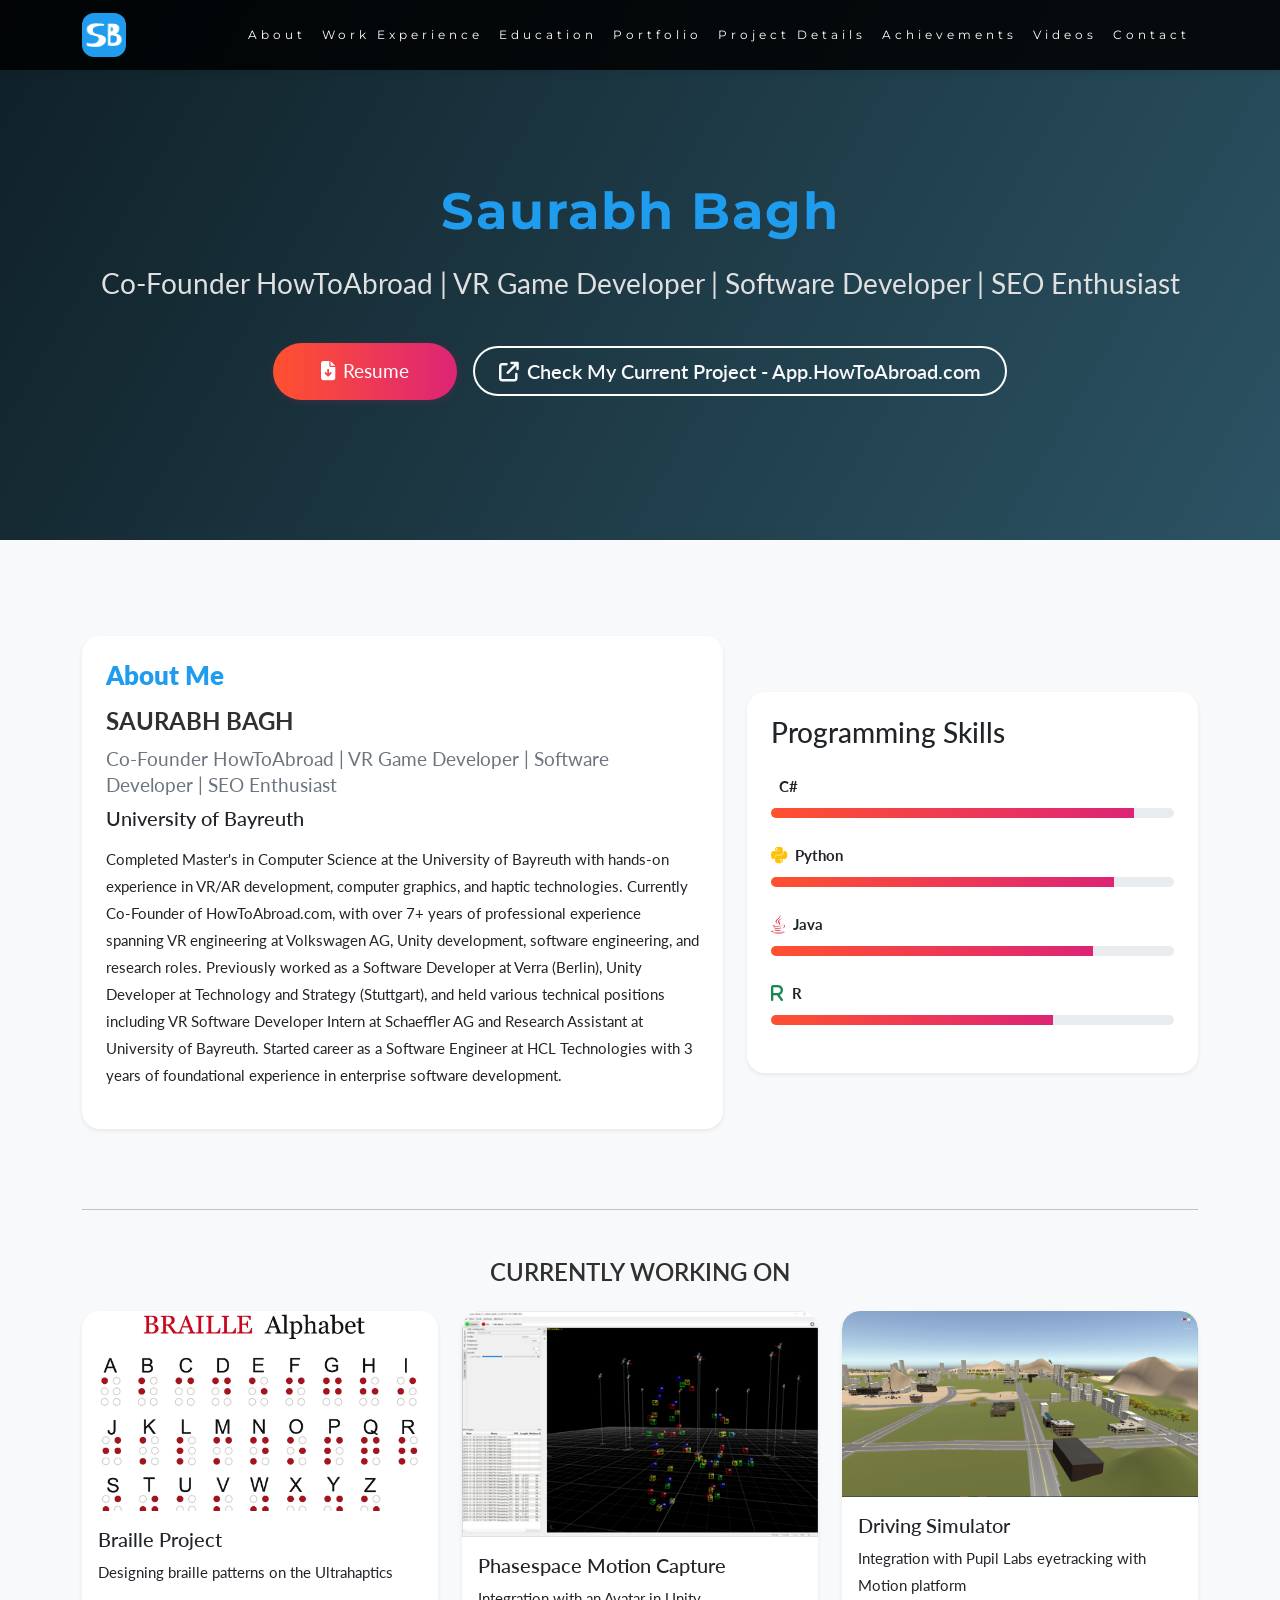
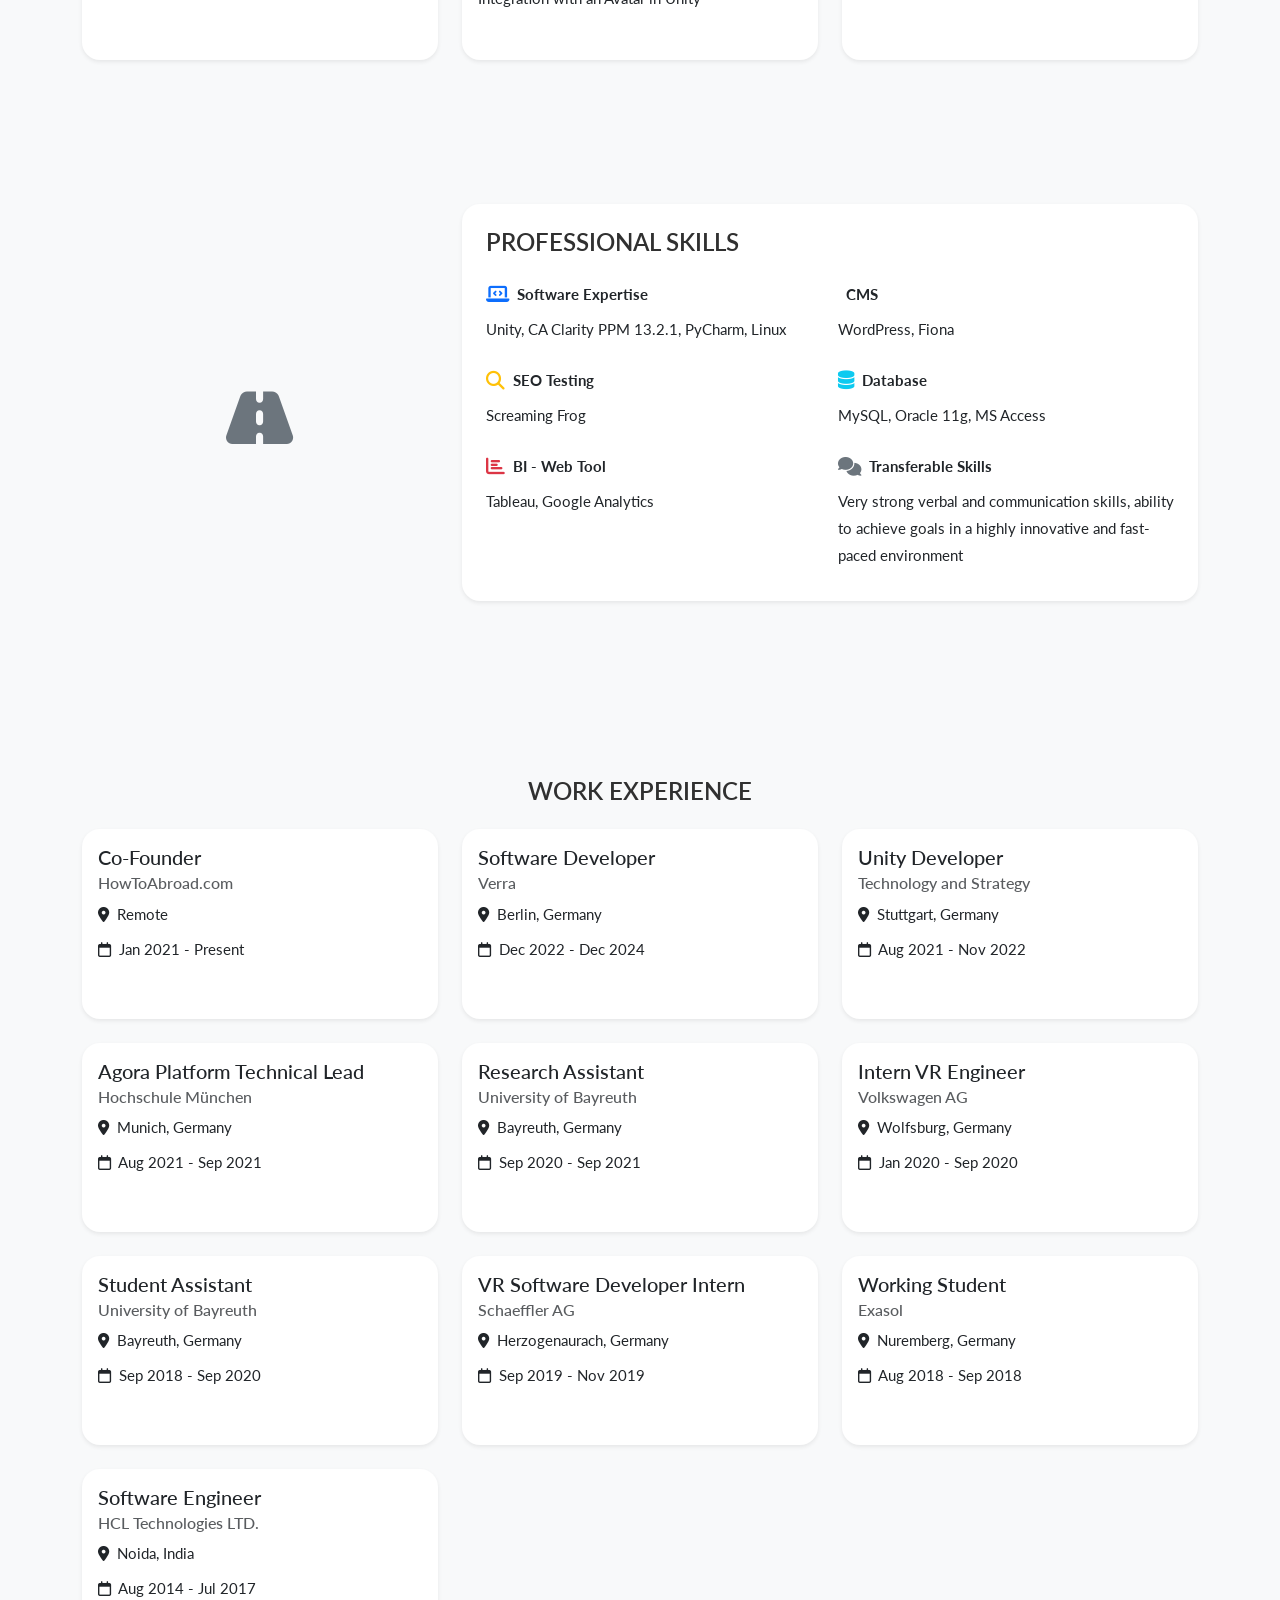
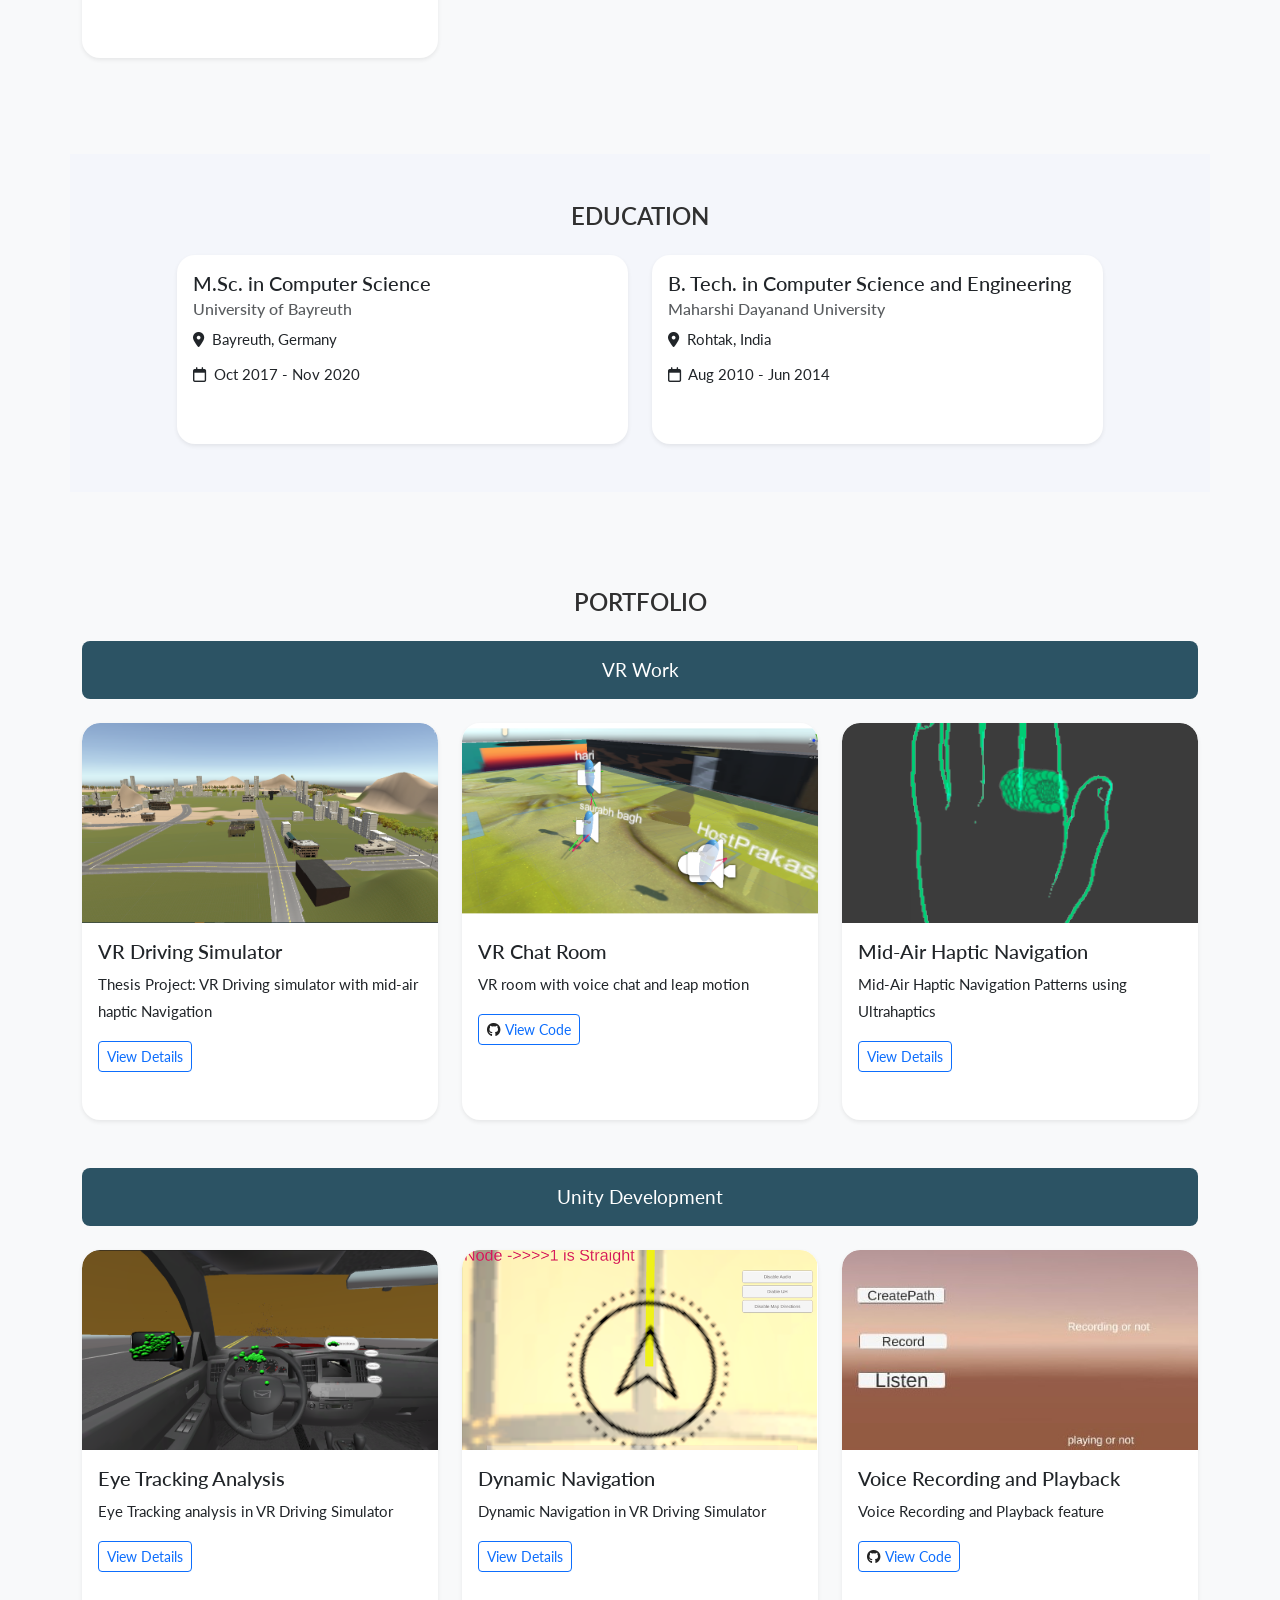
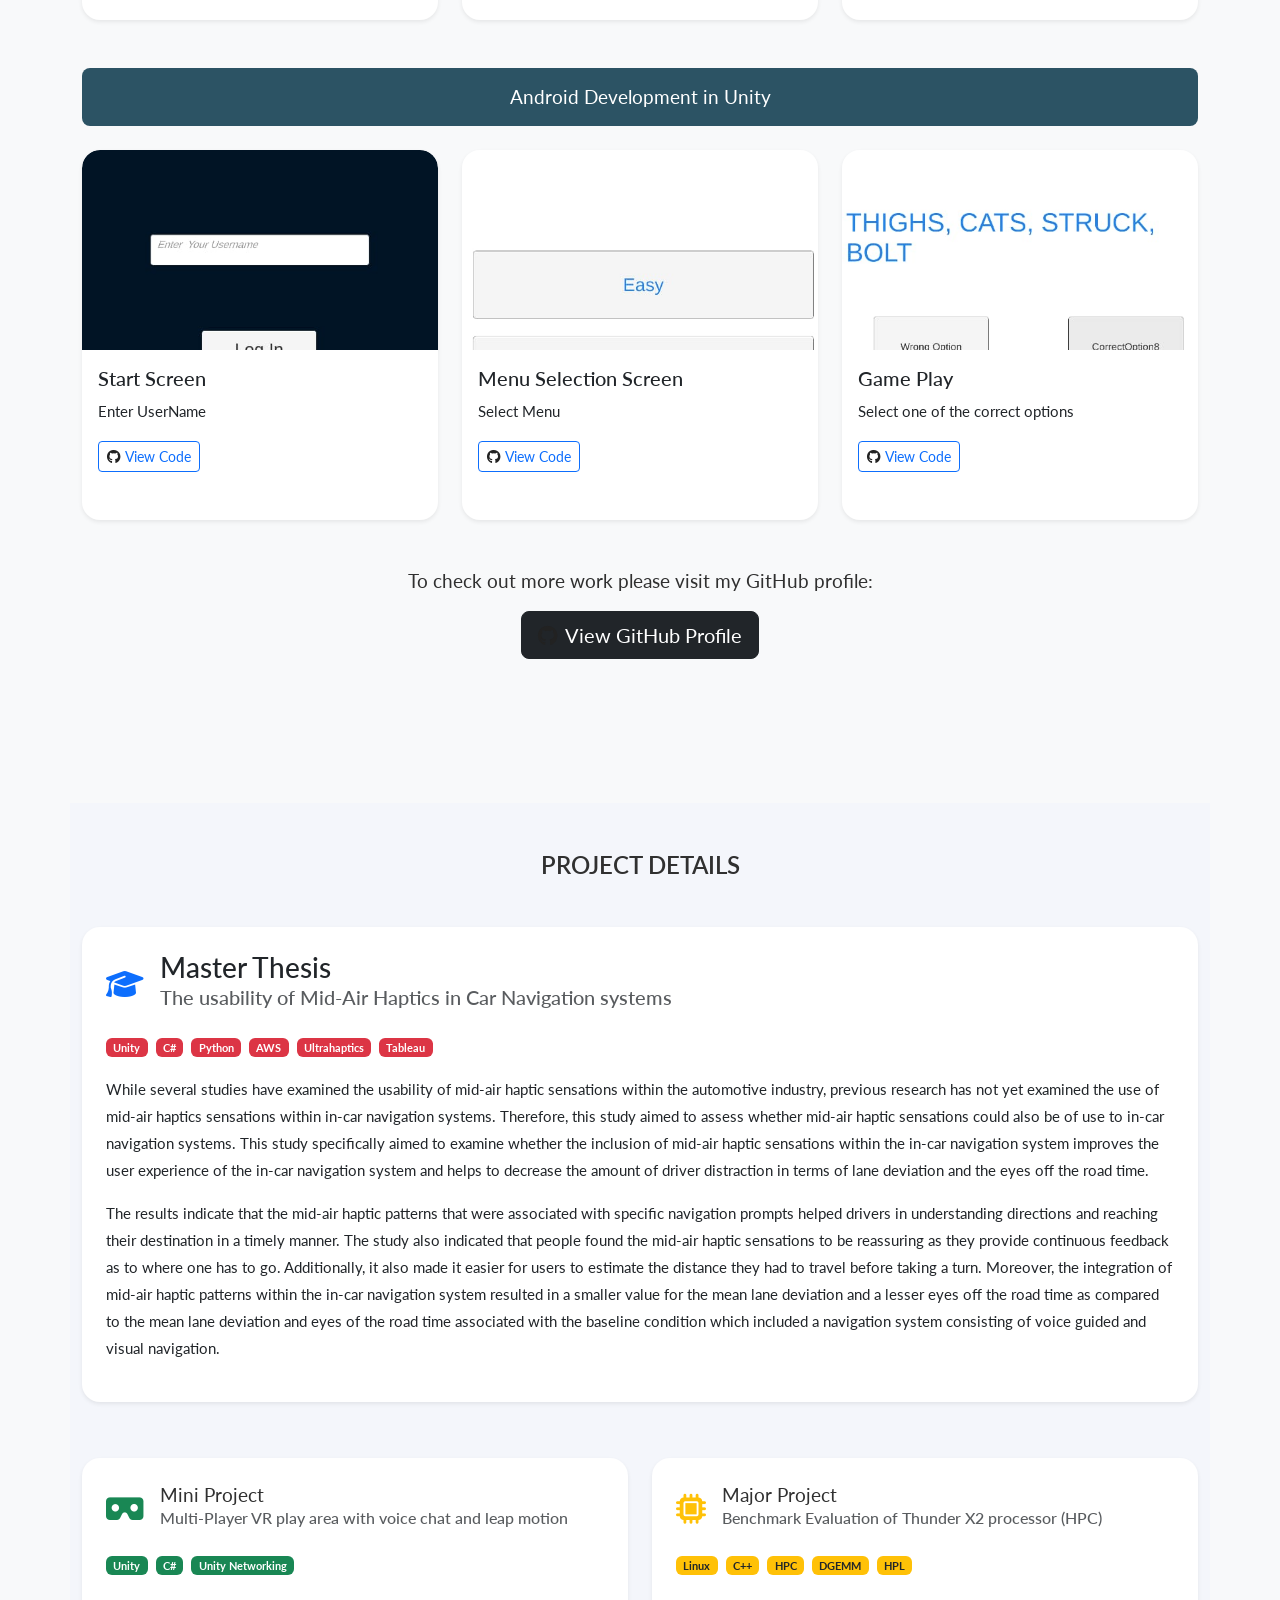
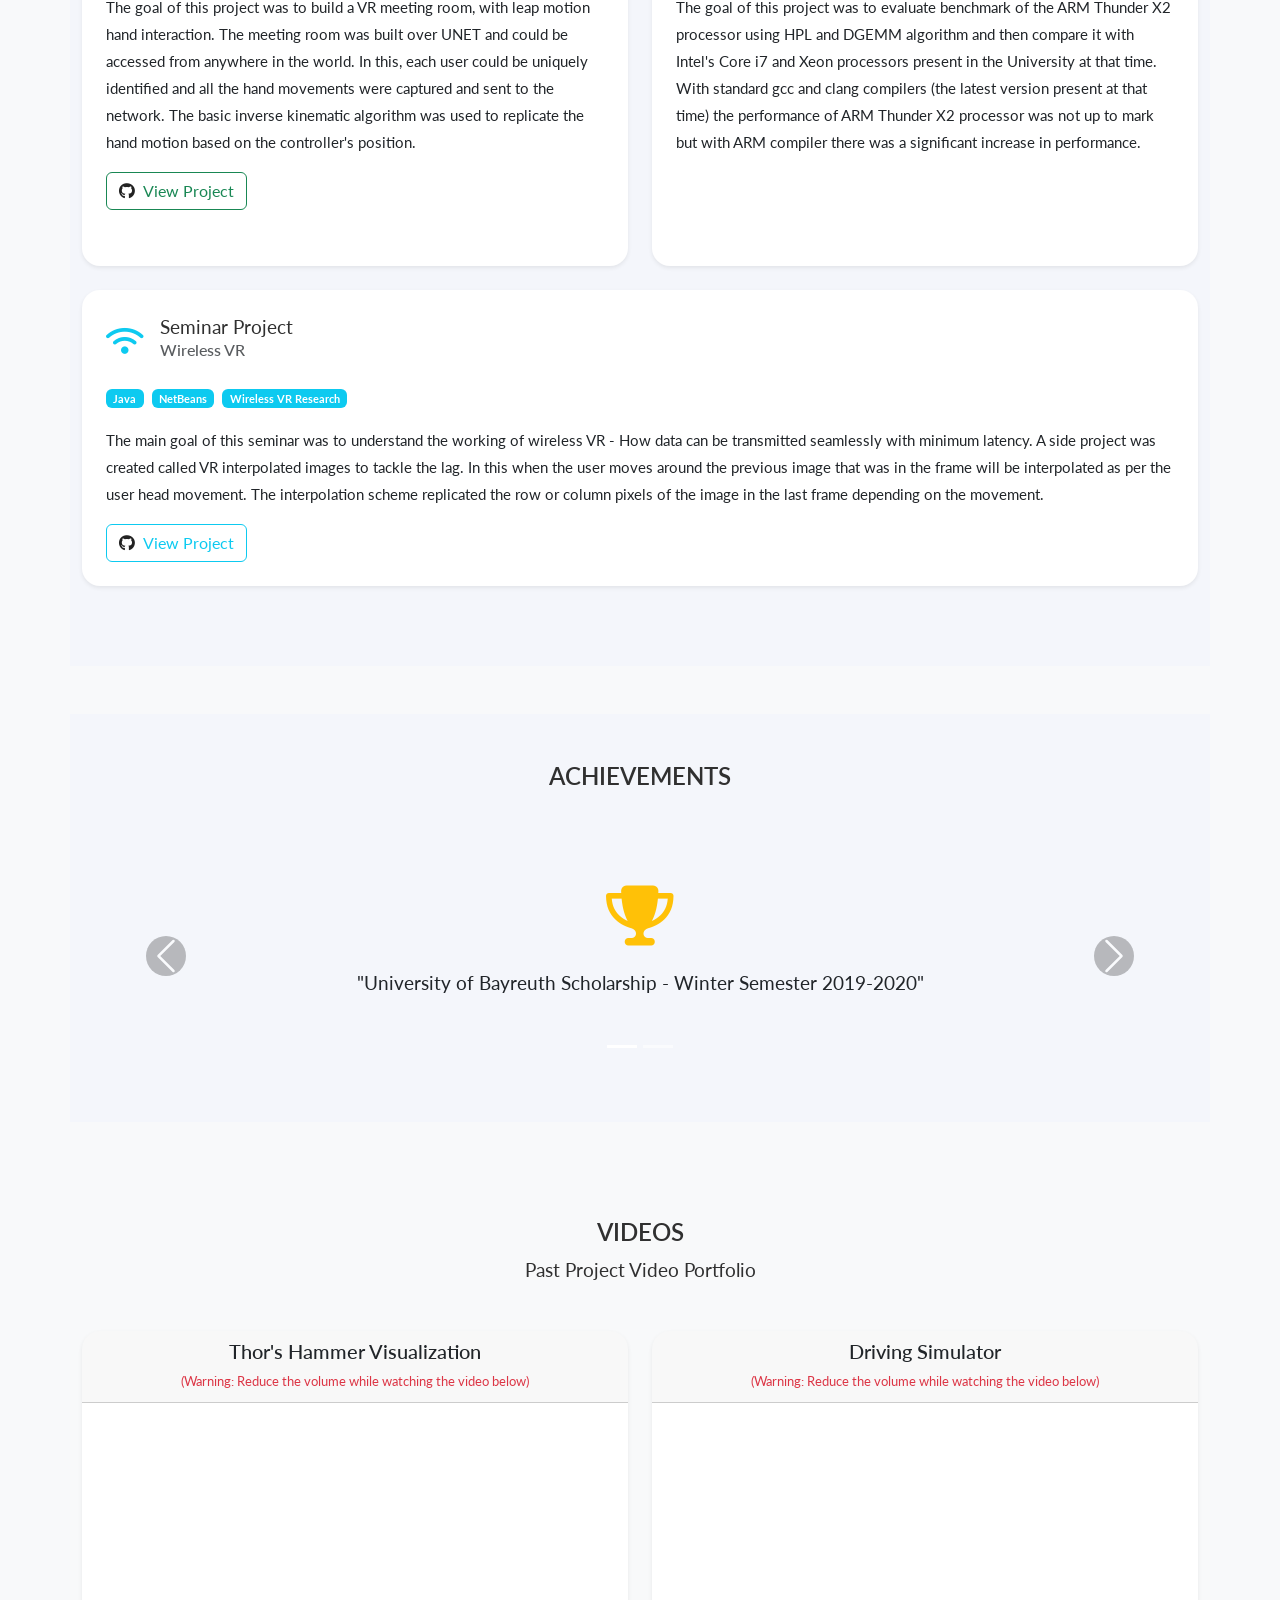
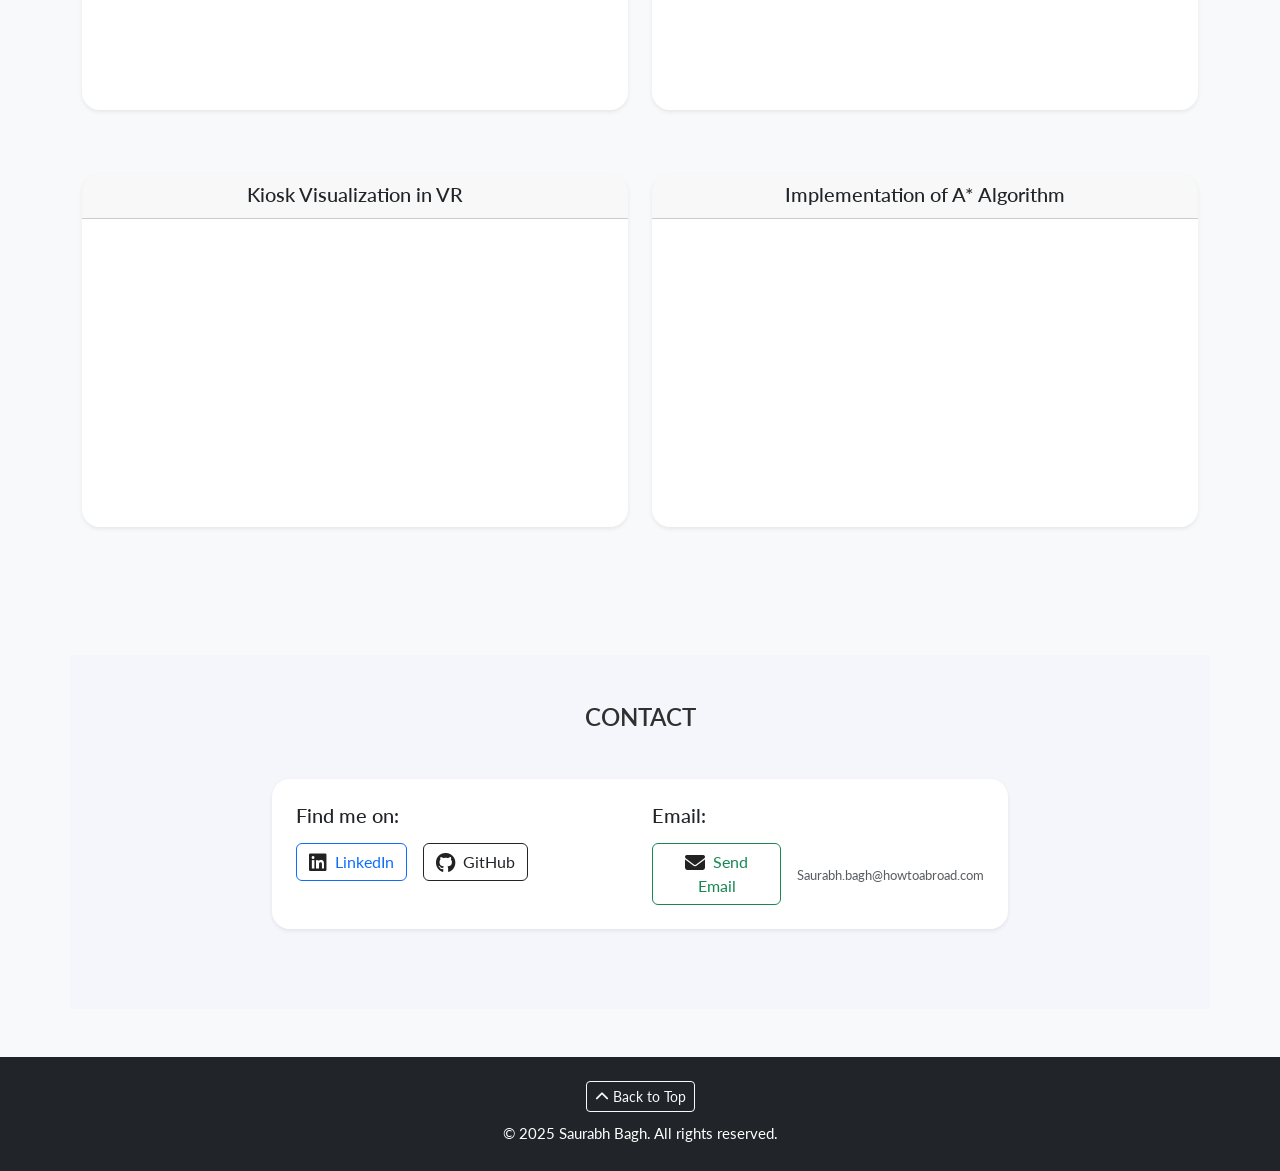
==== commit fc2b8fb9: "Update index.html" ====
--- a/index.html
+++ b/index.html
@@ -1329,8 +1329,7 @@
                     <a
                       href="mailto:Saurabh.bagh@howtoabroad.com"
                       class="btn btn-outline-success me-3"
-                      >s <i class="fa-solid fa-envelope fa-lg me-2"></i>Send
-                      Email
+                      ><i class="fa-solid fa-envelope fa-lg me-2"></i>Send Email
                     </a>
                     <div>
                       <small class="text-muted"
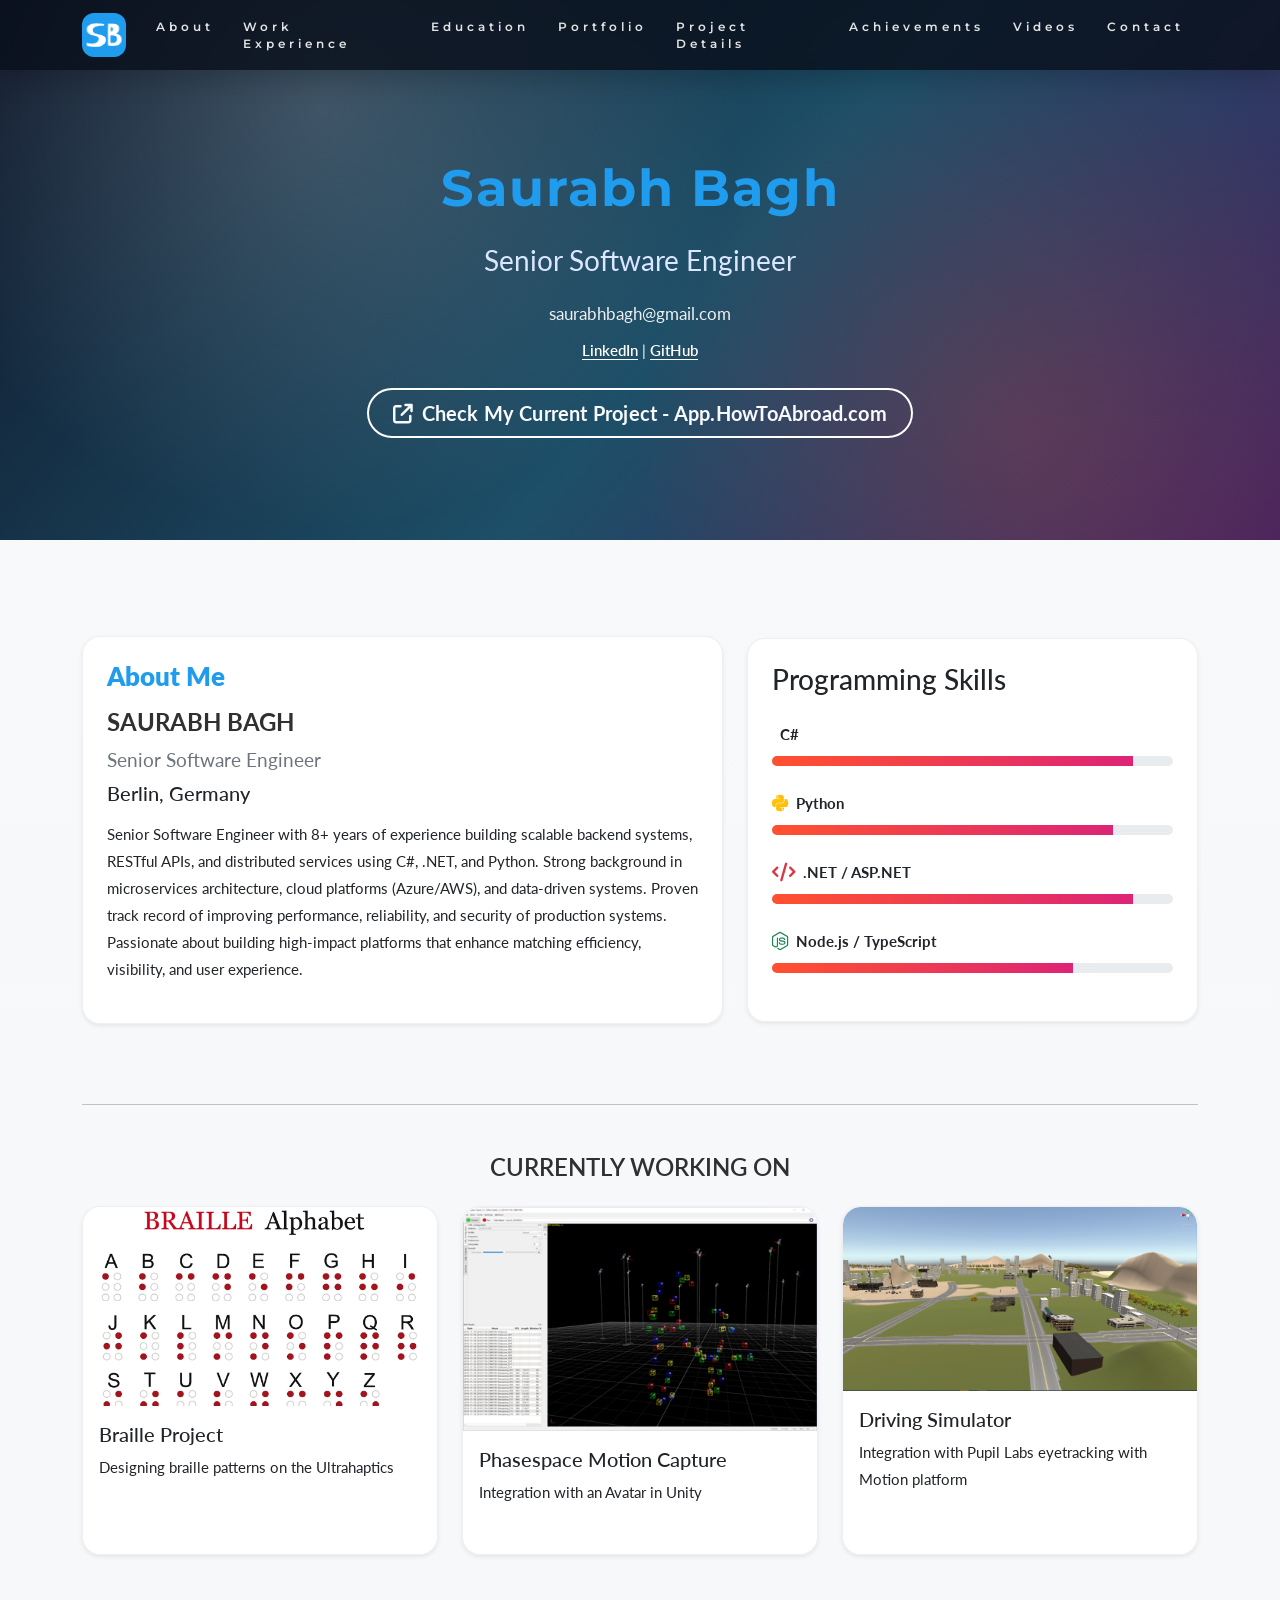
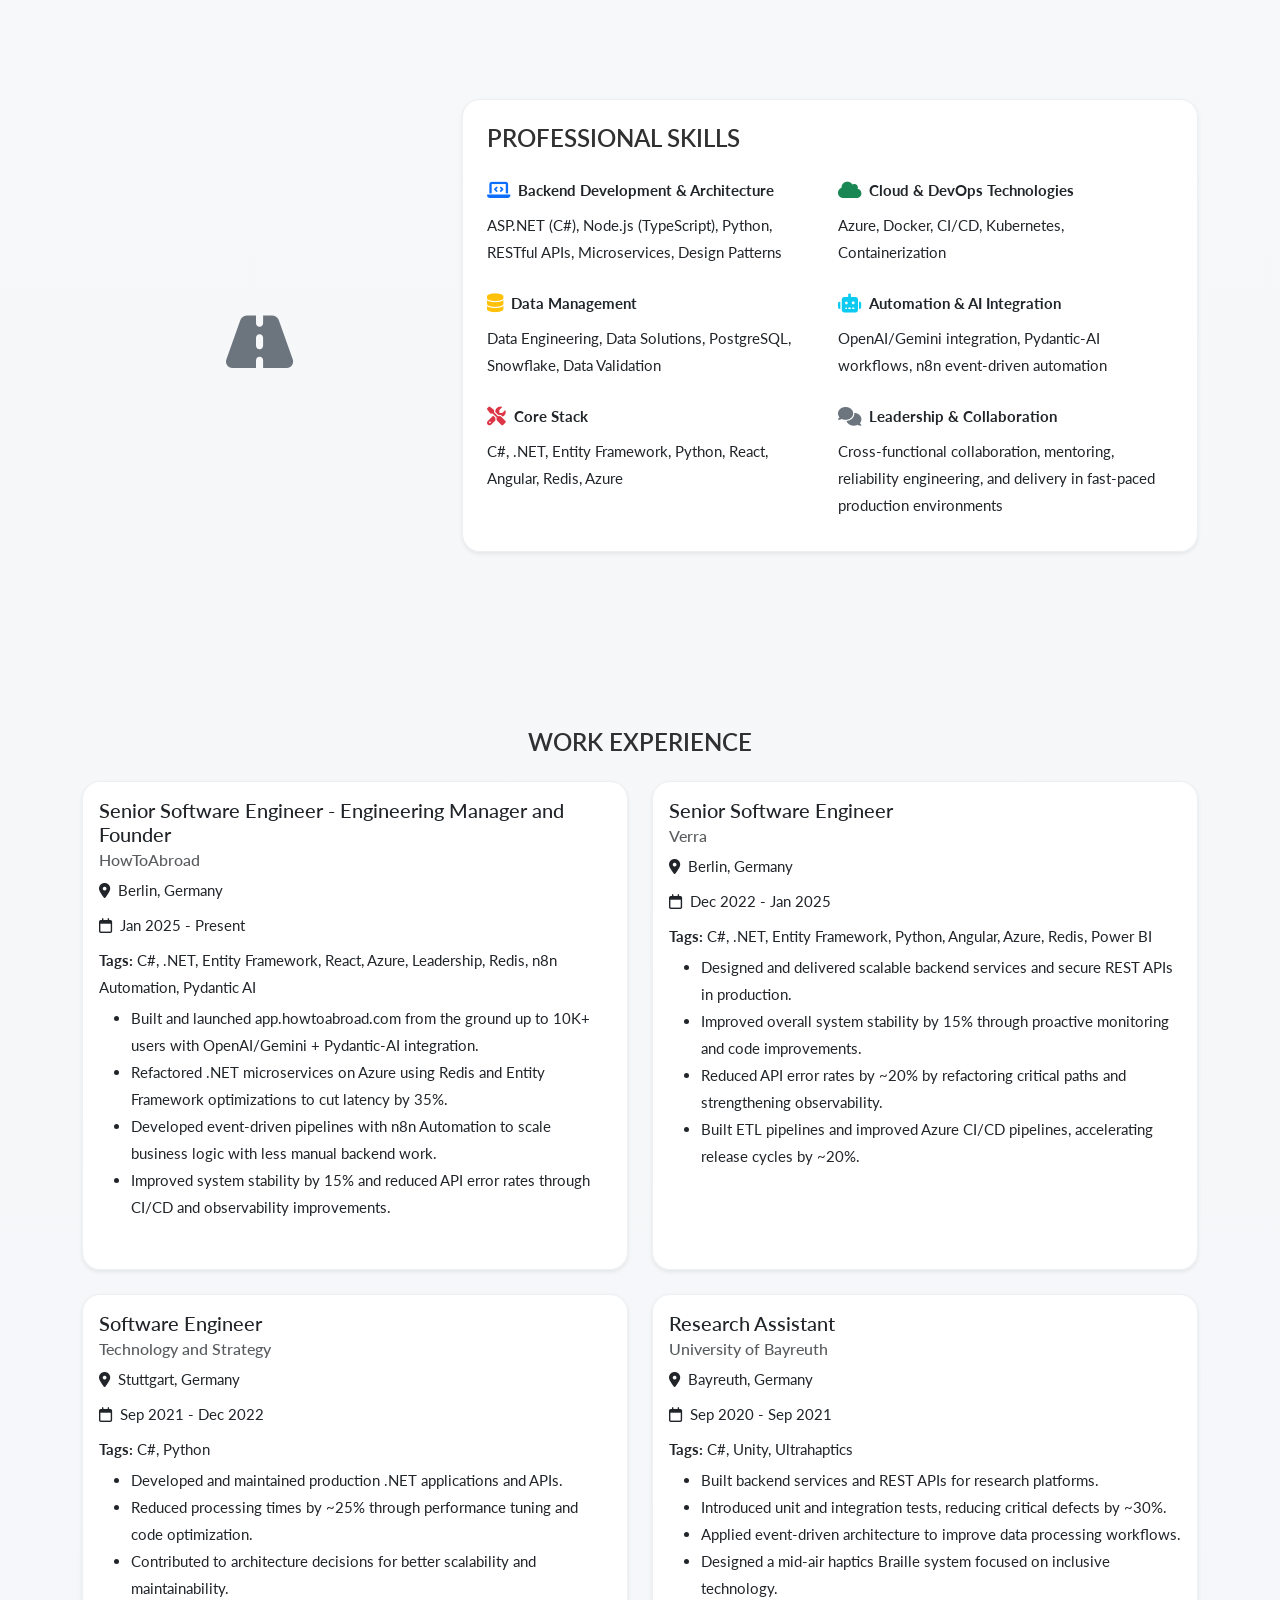
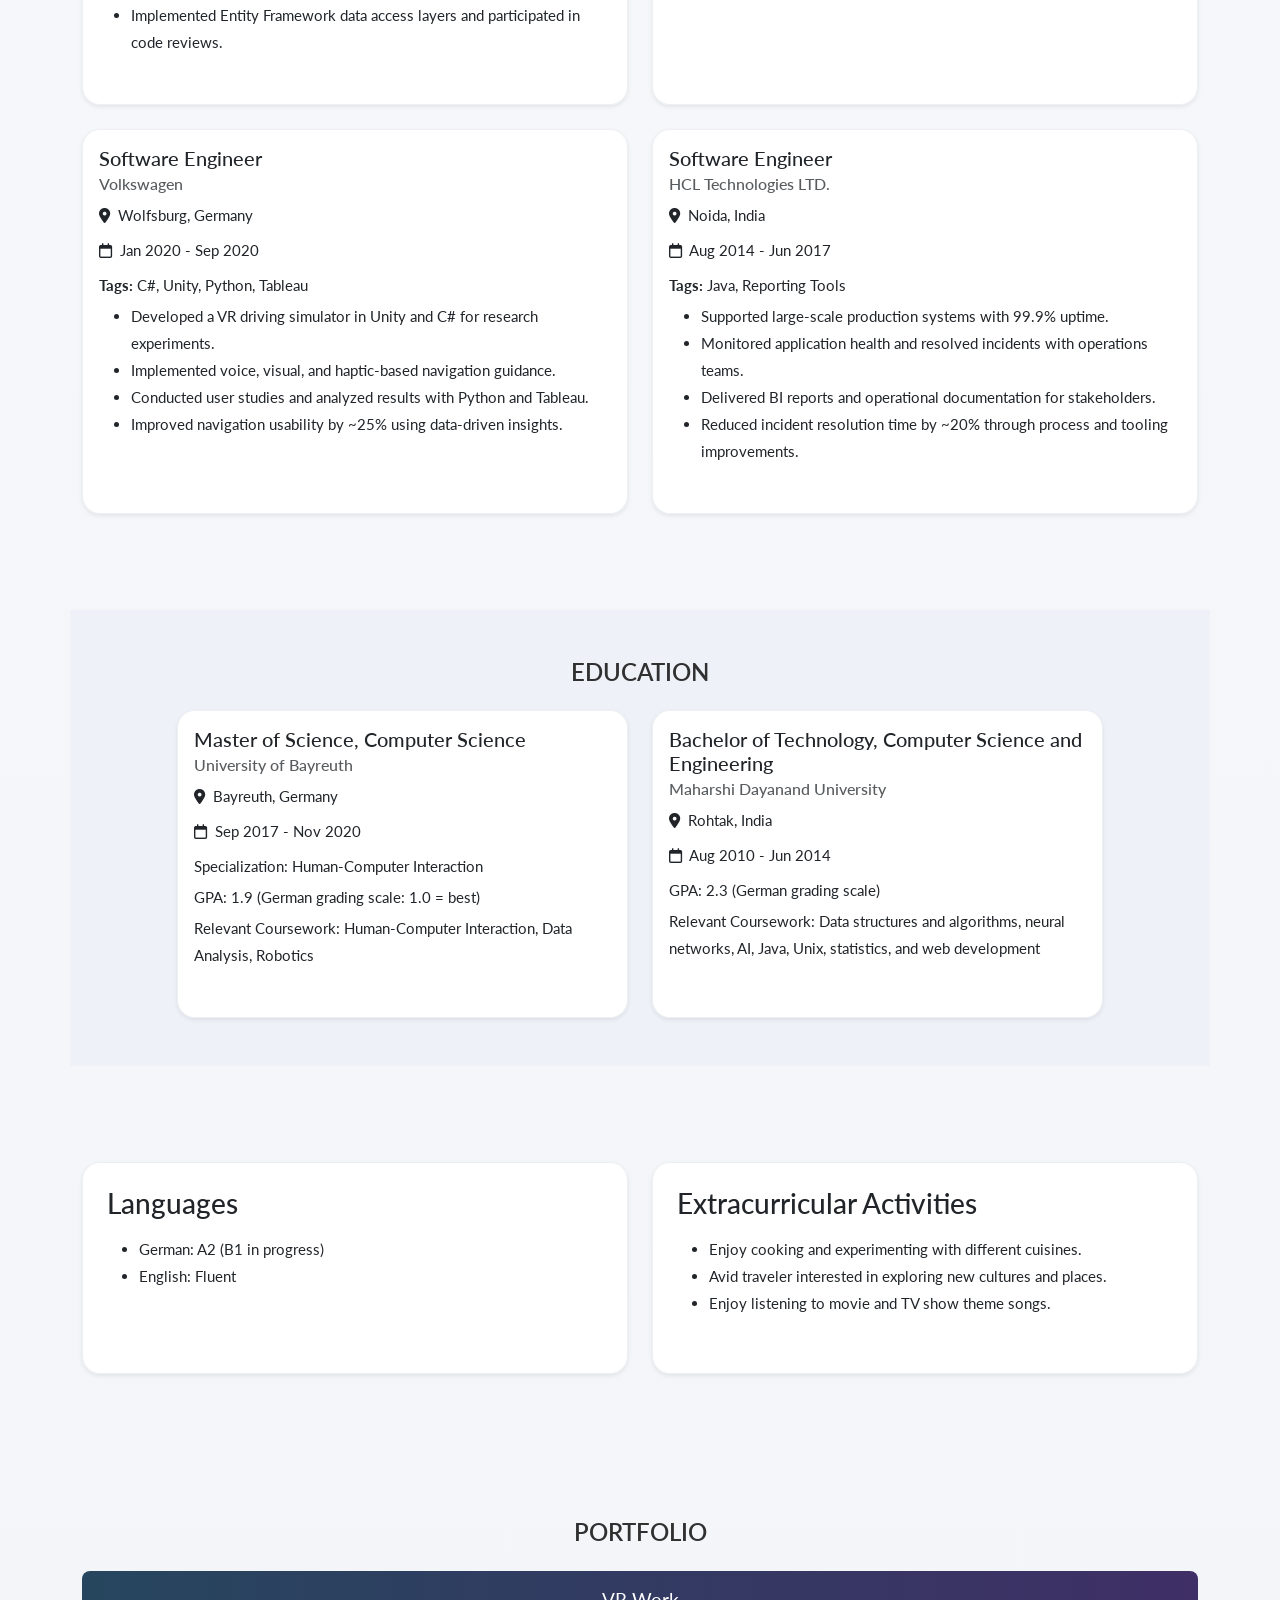
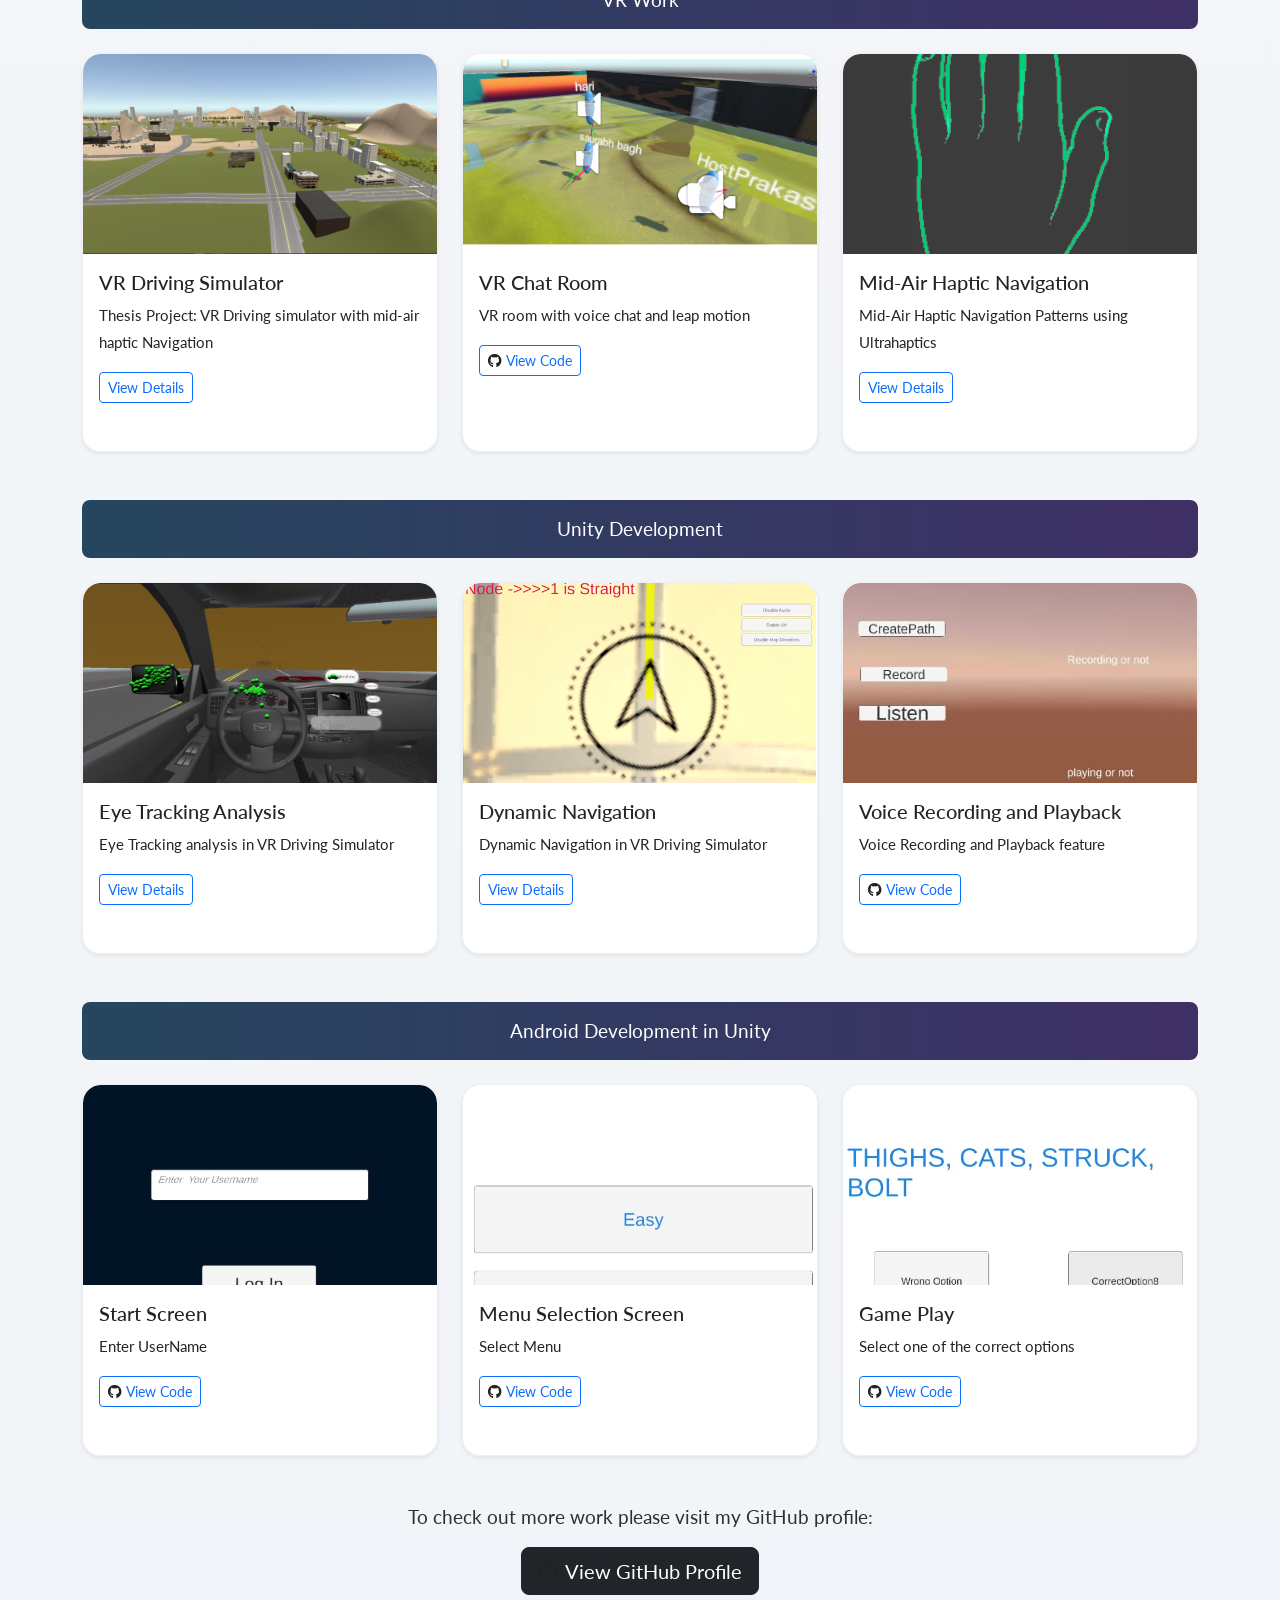
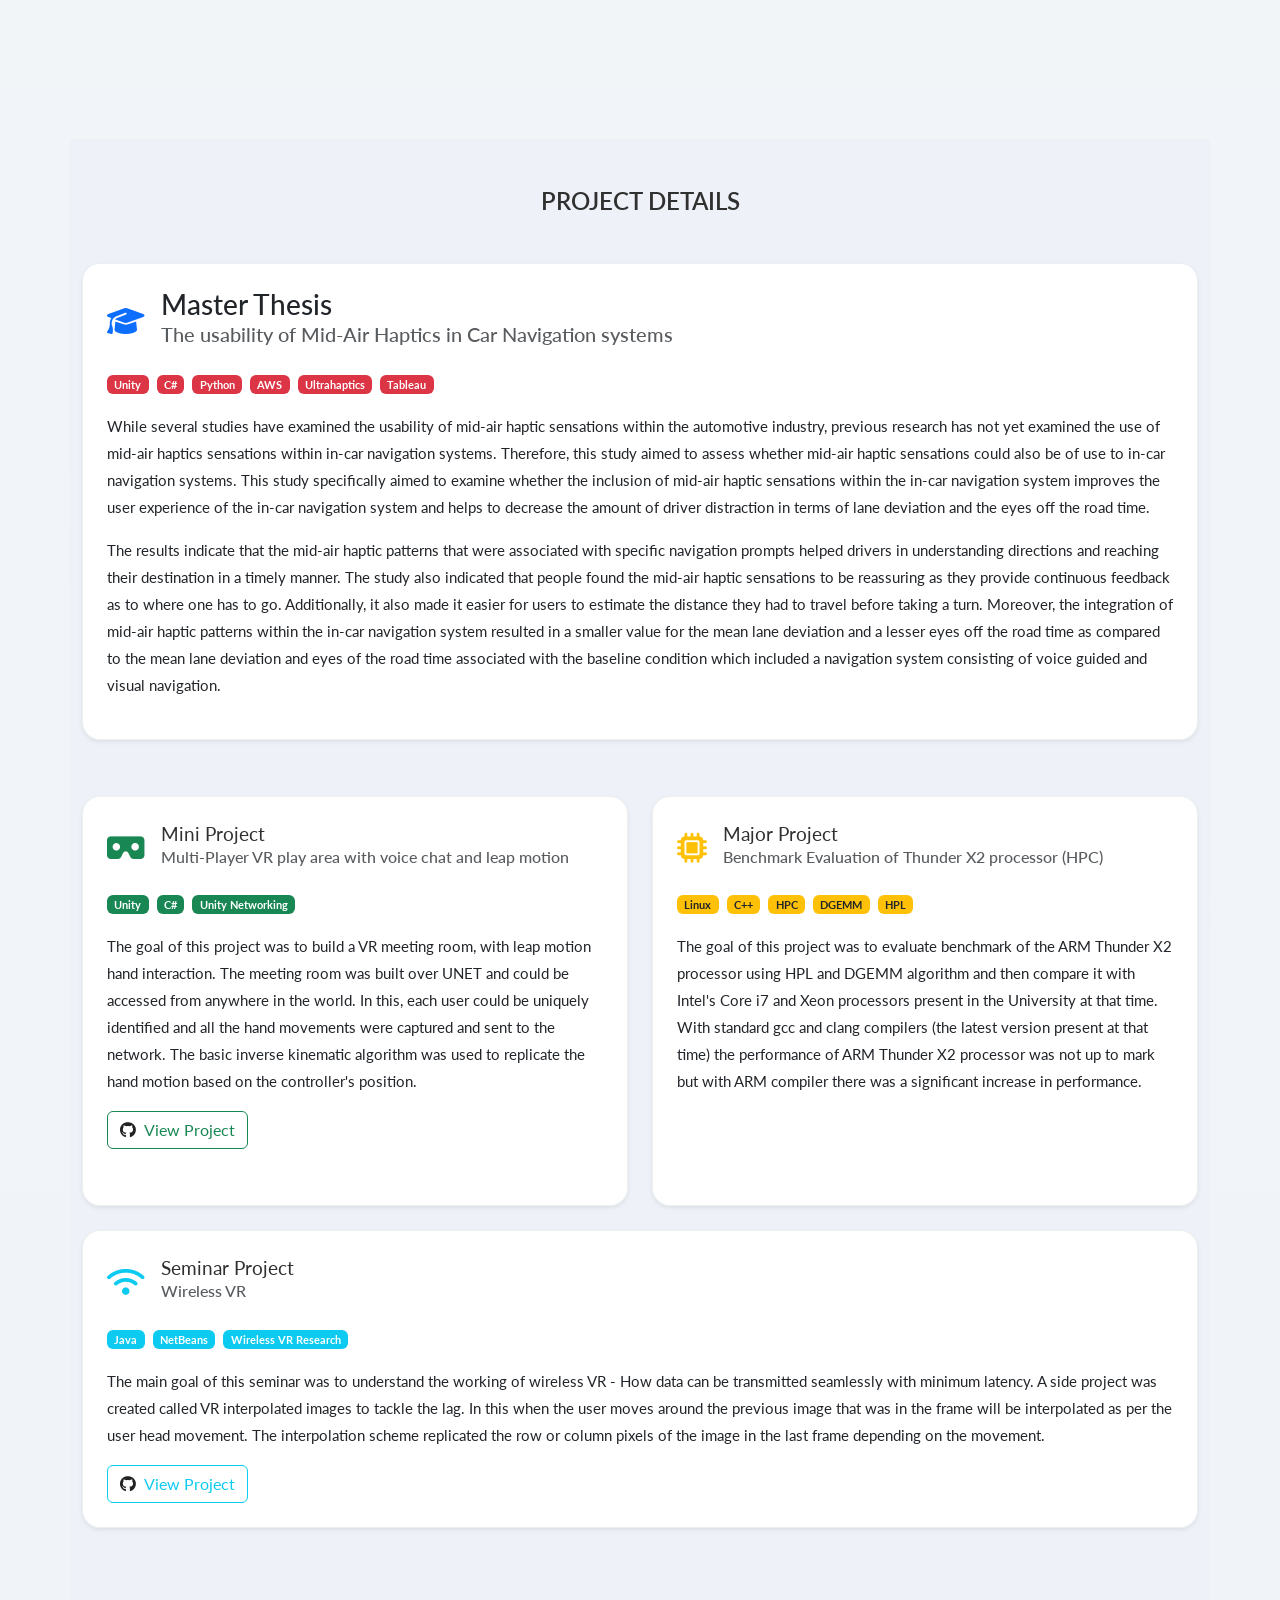
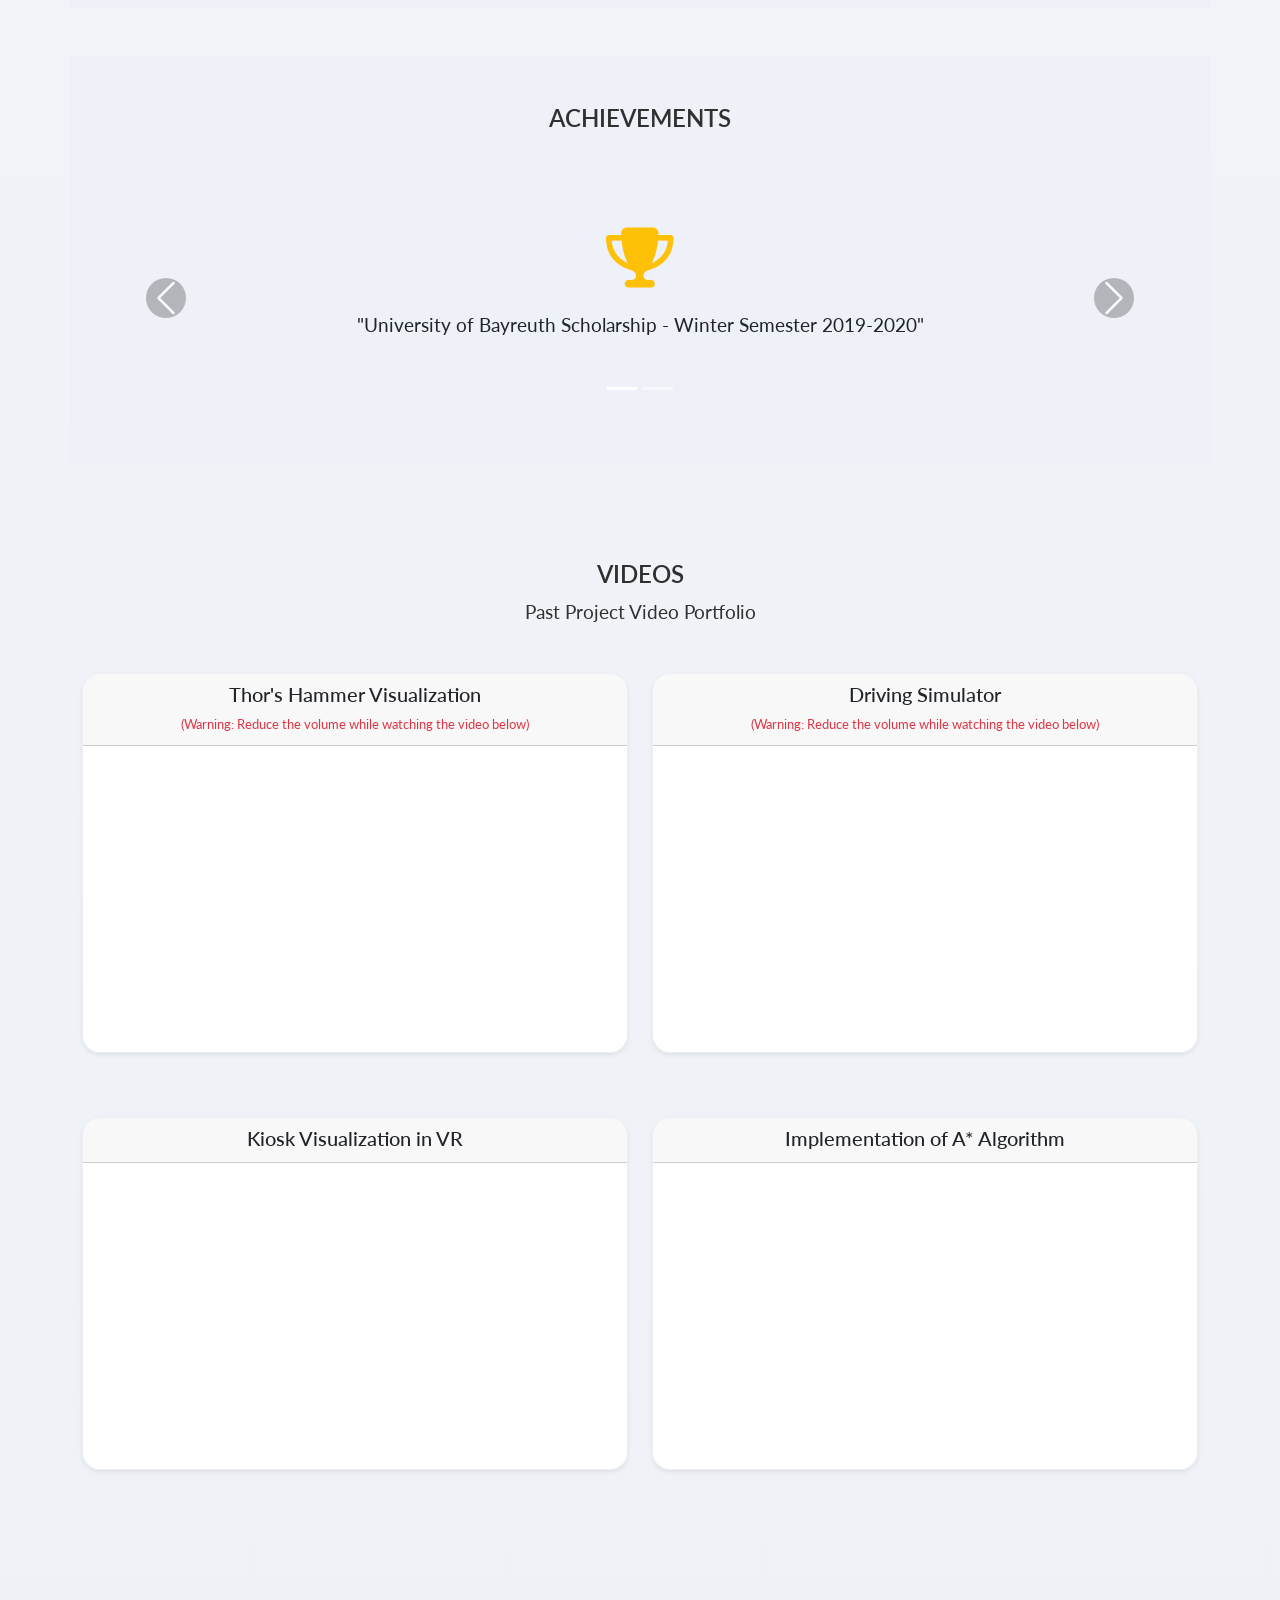
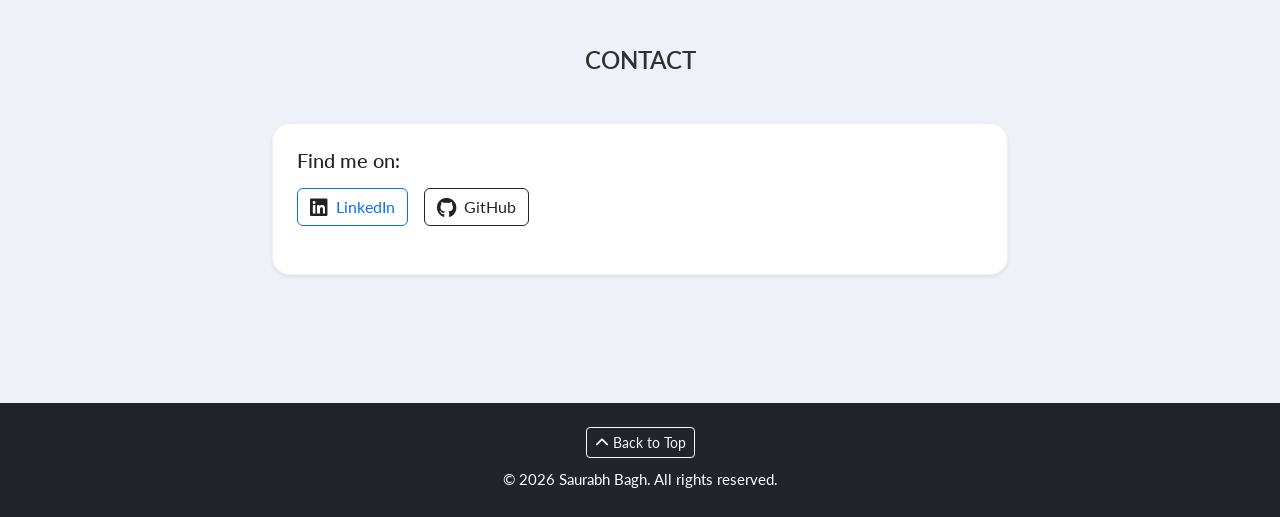
==== commit c7776a3e: "Update index.html" ====
--- a/index.html
+++ b/index.html
@@ -44,26 +44,52 @@
     <style>
       body {
         font-family: "Lato", Arial, sans-serif;
-        background: #f8f9fa;
+        background: linear-gradient(180deg, #f8f9fa 0%, #eef2f7 100%);
         color: #222;
       }
       .navbar {
-        background: rgba(0, 0, 0, 0.85) !important;
-        box-shadow: 0 2px 8px rgba(0, 0, 0, 0.08);
-        transition: background 0.3s;
+        background: rgba(9, 15, 27, 0.82) !important;
+        box-shadow: 0 10px 24px rgba(0, 0, 0, 0.18);
+        backdrop-filter: blur(8px);
+        transition: background 0.3s, box-shadow 0.3s;
       }
       .navbar-brand img {
         border-radius: 12px;
       }
+      .navbar .nav-link {
+        color: rgba(255, 255, 255, 0.88) !important;
+        font-weight: 600;
+        margin-left: 0.4rem;
+        margin-right: 0.4rem;
+        transition: color 0.2s ease, transform 0.2s ease;
+      }
+      .navbar .nav-link:hover {
+        color: #ffffff !important;
+        transform: translateY(-1px);
+      }
       .hero-section {
+        position: relative;
         min-height: 60vh;
         display: flex;
         align-items: center;
         justify-content: center;
-        background: linear-gradient(120deg, #0f2027 0%, #2c5364 100%);
+        background: linear-gradient(130deg, #0f172a 0%, #1d4f68 55%, #43235f 100%);
         color: #fff;
         text-align: center;
-        padding: 80px 0 40px 0;
+        padding: 110px 0 55px 0;
+        overflow: hidden;
+      }
+      .hero-section::before {
+        content: "";
+        position: absolute;
+        inset: 0;
+        background: radial-gradient(circle at 25% 20%, rgba(255, 255, 255, 0.18), transparent 40%),
+          radial-gradient(circle at 80% 80%, rgba(255, 81, 47, 0.2), transparent 35%);
+        pointer-events: none;
+      }
+      .hero-section .container {
+        position: relative;
+        z-index: 1;
       }
       .hero-section h1 {
         font-family: "Montserrat", sans-serif;
@@ -74,23 +100,34 @@
       }
       .hero-section h3 {
         font-weight: 400;
-        color: #e0e0e0;
-        margin-bottom: 1.5em;
-      }
-      .btn-resume {
-        font-size: 1.2rem;
-        padding: 0.75em 2.5em;
+        color: #dbe7ff;
+        margin-bottom: 0.75em;
+      }
+      .hero-meta {
+        color: rgba(255, 255, 255, 0.92);
+        font-size: 1.05rem;
+      }
+      .hero-links a {
+        color: #fff;
+        font-weight: 600;
+        text-underline-offset: 3px;
+        transition: opacity 0.2s ease;
+      }
+      .hero-links a:hover {
+        opacity: 0.8;
+      }
+      .hero-project-btn {
+        border: 2px solid #fff;
         border-radius: 30px;
-        background: linear-gradient(90deg, #ff512f 0%, #dd2476 100%);
-        color: #fff;
-        border: none;
-        box-shadow: 0 2px 8px rgba(221, 36, 118, 0.15);
-        transition: background 0.2s, box-shadow 0.2s;
-      }
-      .btn-resume:hover {
-        background: linear-gradient(90deg, #dd2476 0%, #ff512f 100%);
-        box-shadow: 0 4px 16px rgba(221, 36, 118, 0.25);
-        color: #fff;
+        font-weight: 700;
+        letter-spacing: 0.2px;
+        transition: all 0.25s ease;
+      }
+      .hero-project-btn:hover {
+        background: #fff;
+        color: #243d4b !important;
+        transform: translateY(-2px);
+        box-shadow: 0 10px 24px rgba(0, 0, 0, 0.25);
       }
       section,
       .container-fluid {
@@ -100,10 +137,18 @@
       .thumbnail,
       .panel {
         border-radius: 18px;
-        box-shadow: 0 2px 16px rgba(44, 83, 100, 0.08);
-        border: none;
+        box-shadow: 0 8px 28px rgba(20, 37, 63, 0.1);
+        border: 1px solid rgba(31, 54, 91, 0.08);
+        background: rgba(255, 255, 255, 0.96);
         overflow: hidden;
         margin-bottom: 2rem;
+        transition: transform 0.24s ease, box-shadow 0.24s ease;
+      }
+      .card:hover,
+      .thumbnail:hover,
+      .panel:hover {
+        transform: translateY(-4px);
+        box-shadow: 0 16px 36px rgba(20, 37, 63, 0.15);
       }
       .card img,
       .thumbnail img {
@@ -128,10 +173,10 @@
         transform: none !important;
       }
       .bg-grey {
-        background: #f4f6fb !important;
+        background: #eef2f8 !important;
       }
       .bg-blue {
-        background: #2c5364 !important;
+        background: linear-gradient(90deg, #26465e 0%, #3f2f66 100%) !important;
         color: #fff !important;
         border-radius: 8px;
         padding: 0.5em 0;
@@ -193,10 +238,6 @@
         .container {
           padding-left: 15px;
           padding-right: 15px;
-        }
-        .btn-resume {
-          font-size: 1rem;
-          padding: 0.6em 2em;
         }
       }
 
@@ -306,27 +347,25 @@
       <div class="container">
         <h1>Saurabh Bagh</h1>
         <h3>
-          Co-Founder HowToAbroad | VR Game Developer | Software Developer | SEO
-          Enthusiast
+          Senior Software Engineer
         </h3>
+        <p class="mb-0 hero-meta">
+          saurabhbagh@gmail.com
+        </p>
+        <p class="mt-2 mb-0 hero-links">
+          <a href="https://www.linkedin.com/in/saurabhbagh" target="_blank" class="text-decoration-underline">LinkedIn</a>
+          |
+          <a href="https://github.com/Saurabhbagh" target="_blank" class="text-decoration-underline">GitHub</a>
+          <!-- | -->
+          <!-- <a href="https://saurabhbagh.github.io" target="_blank" class="text-decoration-underline">Website</a> -->
+        </p>
         <div
           class="mt-4 d-flex flex-column flex-sm-row gap-3 justify-content-center align-items-center"
         >
-          <button class="btn btn-resume" onclick="window.open('./Website.pdf')">
-            <i class="fa-solid fa-file-arrow-down me-2"></i>Resume
-          </button>
           <a
             href="https://app.howtoabroad.com"
             target="_blank"
-            class="btn btn-outline-light btn-lg px-4 py-2"
-            style="
-              border: 2px solid #fff;
-              border-radius: 30px;
-              font-weight: 600;
-              transition: all 0.3s ease;
-            "
-            onmouseover="this.style.background='#fff'; this.style.color='#2c5364'"
-            onmouseout="this.style.background='transparent'; this.style.color='#fff'"
+            class="btn btn-outline-light btn-lg px-4 py-2 hero-project-btn"
           >
             <i class="fa-solid fa-external-link me-2"></i>Check My Current
             Project - App.HowToAbroad.com
@@ -373,23 +412,18 @@
             <h1 class="mb-3">About Me</h1>
             <h2 class="fw-bold">Saurabh Bagh</h2>
             <h4 class="text-secondary mb-2">
-              Co-Founder HowToAbroad | VR Game Developer | Software Developer |
-              SEO Enthusiast
+              Senior Software Engineer
             </h4>
-            <h5 class="mb-3">University of Bayreuth</h5>
+            <h5 class="mb-3">Berlin, Germany</h5>
             <p>
-              Completed Master's in Computer Science at the University of
-              Bayreuth with hands-on experience in VR/AR development, computer
-              graphics, and haptic technologies. Currently Co-Founder of
-              HowToAbroad.com, with over 7+ years of professional experience
-              spanning VR engineering at Volkswagen AG, Unity development,
-              software engineering, and research roles. Previously worked as a
-              Software Developer at Verra (Berlin), Unity Developer at
-              Technology and Strategy (Stuttgart), and held various technical
-              positions including VR Software Developer Intern at Schaeffler AG
-              and Research Assistant at University of Bayreuth. Started career
-              as a Software Engineer at HCL Technologies with 3 years of
-              foundational experience in enterprise software development.
+              Senior Software Engineer with 8+ years of experience building
+              scalable backend systems, RESTful APIs, and distributed services
+              using C#, .NET, and Python. Strong background in microservices
+              architecture, cloud platforms (Azure/AWS), and data-driven
+              systems. Proven track record of improving performance,
+              reliability, and security of production systems. Passionate about
+              building high-impact platforms that enhance matching efficiency,
+              visibility, and user experience.
             </p>
           </div>
         </div>
@@ -416,20 +450,20 @@
             </div>
             <div class="mb-3">
               <div class="d-flex align-items-center mb-2">
-                <i class="fa-brands fa-java fa-lg me-2 text-danger"></i
-                ><span class="fw-bold">Java</span>
+                <i class="fa-solid fa-code fa-lg me-2 text-danger"></i
+                ><span class="fw-bold">.NET / ASP.NET</span>
               </div>
               <div class="progress mb-2" style="height: 10px">
-                <div class="progress-bar" style="width: 80%"></div>
+                <div class="progress-bar" style="width: 90%"></div>
               </div>
             </div>
             <div class="mb-3">
               <div class="d-flex align-items-center mb-2">
-                <i class="fa-solid fa-r fa-lg me-2 text-success"></i
-                ><span class="fw-bold">R</span>
+                <i class="fa-brands fa-node-js fa-lg me-2 text-success"></i
+                ><span class="fw-bold">Node.js / TypeScript</span>
               </div>
               <div class="progress mb-2" style="height: 10px">
-                <div class="progress-bar" style="width: 70%"></div>
+                <div class="progress-bar" style="width: 75%"></div>
               </div>
             </div>
           </div>
@@ -496,47 +530,47 @@
               <div class="col-md-6">
                 <div class="d-flex align-items-center mb-2">
                   <i class="fa-solid fa-laptop-code fa-lg me-2 text-primary"></i
-                  ><span class="fw-bold">Software Expertise</span>
+                  ><span class="fw-bold">Backend Development & Architecture</span>
                 </div>
-                <p class="mb-2">Unity, CA Clarity PPM 13.2.1, PyCharm, Linux</p>
+                <p class="mb-2">ASP.NET (C#), Node.js (TypeScript), Python, RESTful APIs, Microservices, Design Patterns</p>
               </div>
               <div class="col-md-6">
                 <div class="d-flex align-items-center mb-2">
-                  <i class="fa-solid fa-cms fa-lg me-2 text-success"></i
-                  ><span class="fw-bold">CMS</span>
+                  <i class="fa-solid fa-cloud fa-lg me-2 text-success"></i
+                  ><span class="fw-bold">Cloud & DevOps Technologies</span>
                 </div>
-                <p class="mb-2">WordPress, Fiona</p>
+                <p class="mb-2">Azure, Docker, CI/CD, Kubernetes, Containerization</p>
               </div>
               <div class="col-md-6">
                 <div class="d-flex align-items-center mb-2">
-                  <i class="fa-solid fa-search fa-lg me-2 text-warning"></i
-                  ><span class="fw-bold">SEO Testing</span>
+                  <i class="fa-solid fa-database fa-lg me-2 text-warning"></i
+                  ><span class="fw-bold">Data Management</span>
                 </div>
-                <p class="mb-2">Screaming Frog</p>
+                <p class="mb-2">Data Engineering, Data Solutions, PostgreSQL, Snowflake, Data Validation</p>
               </div>
               <div class="col-md-6">
                 <div class="d-flex align-items-center mb-2">
-                  <i class="fa-solid fa-database fa-lg me-2 text-info"></i
-                  ><span class="fw-bold">Database</span>
+                  <i class="fa-solid fa-robot fa-lg me-2 text-info"></i
+                  ><span class="fw-bold">Automation & AI Integration</span>
                 </div>
-                <p class="mb-2">MySQL, Oracle 11g, MS Access</p>
+                <p class="mb-2">OpenAI/Gemini integration, Pydantic-AI workflows, n8n event-driven automation</p>
               </div>
               <div class="col-md-6">
                 <div class="d-flex align-items-center mb-2">
-                  <i class="fa-solid fa-chart-bar fa-lg me-2 text-danger"></i
-                  ><span class="fw-bold">BI - Web Tool</span>
+                  <i class="fa-solid fa-screwdriver-wrench fa-lg me-2 text-danger"></i
+                  ><span class="fw-bold">Core Stack</span>
                 </div>
-                <p class="mb-2">Tableau, Google Analytics</p>
+                <p class="mb-2">C#, .NET, Entity Framework, Python, React, Angular, Redis, Azure</p>
               </div>
               <div class="col-md-6">
                 <div class="d-flex align-items-center mb-2">
                   <i class="fa-solid fa-comments fa-lg me-2 text-secondary"></i
-                  ><span class="fw-bold">Transferable Skills</span>
+                  ><span class="fw-bold">Leadership & Collaboration</span>
                 </div>
                 <p class="mb-2">
-                  Very strong verbal and communication skills, ability to
-                  achieve goals in a highly innovative and fast-paced
-                  environment
+                  Cross-functional collaboration, mentoring, reliability
+                  engineering, and delivery in fast-paced production
+                  environments
                 </p>
               </div>
             </div>
@@ -549,38 +583,52 @@
     <section id="WorkTimeline" class="container py-5">
       <h2 class="mb-4 text-center">Work Experience</h2>
       <div class="row g-4">
-        <div class="col-lg-4 col-md-6">
+        <div class="col-lg-6 col-md-12">
           <div class="card h-100 shadow-sm">
             <div class="card-body">
-              <h5 class="card-title">Co-Founder</h5>
-              <h6 class="card-subtitle mb-2 text-muted">HowToAbroad.com</h6>
-              <div class="mb-2">
-                <i class="fa-solid fa-location-dot me-1"></i> Remote
-              </div>
-              <div class="mb-2">
-                <i class="fa-regular fa-calendar me-1"></i> Jan 2021 - Present
-              </div>
-            </div>
-          </div>
-        </div>
-        <div class="col-lg-4 col-md-6">
+              <h5 class="card-title">Senior Software Engineer - Engineering Manager and Founder</h5>
+              <h6 class="card-subtitle mb-2 text-muted">HowToAbroad</h6>
+              <div class="mb-2">
+                <i class="fa-solid fa-location-dot me-1"></i> Berlin, Germany
+              </div>
+              <div class="mb-2">
+                <i class="fa-regular fa-calendar me-1"></i> Jan 2025 - Present
+              </div>
+              <p class="mb-1"><strong>Tags:</strong> C#, .NET, Entity Framework, React, Azure, Leadership, Redis, n8n Automation, Pydantic AI</p>
+              <ul class="mb-0">
+                <li>Built and launched app.howtoabroad.com from the ground up to 10K+ users with OpenAI/Gemini + Pydantic-AI integration.</li>
+                <li>Refactored .NET microservices on Azure using Redis and Entity Framework optimizations to cut latency by 35%.</li>
+                <li>Developed event-driven pipelines with n8n Automation to scale business logic with less manual backend work.</li>
+                <li>Improved system stability by 15% and reduced API error rates through CI/CD and observability improvements.</li>
+              </ul>
+            </div>
+          </div>
+        </div>
+        <div class="col-lg-6 col-md-12">
           <div class="card h-100 shadow-sm">
             <div class="card-body">
-              <h5 class="card-title">Software Developer</h5>
+              <h5 class="card-title">Senior Software Engineer</h5>
               <h6 class="card-subtitle mb-2 text-muted">Verra</h6>
               <div class="mb-2">
                 <i class="fa-solid fa-location-dot me-1"></i> Berlin, Germany
               </div>
               <div class="mb-2">
-                <i class="fa-regular fa-calendar me-1"></i> Dec 2022 - Dec 2024
-              </div>
-            </div>
-          </div>
-        </div>
-        <div class="col-lg-4 col-md-6">
+                <i class="fa-regular fa-calendar me-1"></i> Dec 2022 - Jan 2025
+              </div>
+              <p class="mb-1"><strong>Tags:</strong> C#, .NET, Entity Framework, Python, Angular, Azure, Redis, Power BI</p>
+              <ul class="mb-0">
+                <li>Designed and delivered scalable backend services and secure REST APIs in production.</li>
+                <li>Improved overall system stability by 15% through proactive monitoring and code improvements.</li>
+                <li>Reduced API error rates by ~20% by refactoring critical paths and strengthening observability.</li>
+                <li>Built ETL pipelines and improved Azure CI/CD pipelines, accelerating release cycles by ~20%.</li>
+              </ul>
+            </div>
+          </div>
+        </div>
+        <div class="col-lg-6 col-md-12">
           <div class="card h-100 shadow-sm">
             <div class="card-body">
-              <h5 class="card-title">Unity Developer</h5>
+              <h5 class="card-title">Software Engineer</h5>
               <h6 class="card-subtitle mb-2 text-muted">
                 Technology and Strategy
               </h6>
@@ -588,26 +636,19 @@
                 <i class="fa-solid fa-location-dot me-1"></i> Stuttgart, Germany
               </div>
               <div class="mb-2">
-                <i class="fa-regular fa-calendar me-1"></i> Aug 2021 - Nov 2022
-              </div>
-            </div>
-          </div>
-        </div>
-        <div class="col-lg-4 col-md-6">
-          <div class="card h-100 shadow-sm">
-            <div class="card-body">
-              <h5 class="card-title">Agora Platform Technical Lead</h5>
-              <h6 class="card-subtitle mb-2 text-muted">Hochschule München</h6>
-              <div class="mb-2">
-                <i class="fa-solid fa-location-dot me-1"></i> Munich, Germany
-              </div>
-              <div class="mb-2">
-                <i class="fa-regular fa-calendar me-1"></i> Aug 2021 - Sep 2021
-              </div>
-            </div>
-          </div>
-        </div>
-        <div class="col-lg-4 col-md-6">
+                <i class="fa-regular fa-calendar me-1"></i> Sep 2021 - Dec 2022
+              </div>
+              <p class="mb-1"><strong>Tags:</strong> C#, Python</p>
+              <ul class="mb-0">
+                <li>Developed and maintained production .NET applications and APIs.</li>
+                <li>Reduced processing times by ~25% through performance tuning and code optimization.</li>
+                <li>Contributed to architecture decisions for better scalability and maintainability.</li>
+                <li>Implemented Entity Framework data access layers and participated in code reviews.</li>
+              </ul>
+            </div>
+          </div>
+        </div>
+        <div class="col-lg-6 col-md-12">
           <div class="card h-100 shadow-sm">
             <div class="card-body">
               <h5 class="card-title">Research Assistant</h5>
@@ -620,69 +661,38 @@
               <div class="mb-2">
                 <i class="fa-regular fa-calendar me-1"></i> Sep 2020 - Sep 2021
               </div>
-            </div>
-          </div>
-        </div>
-        <div class="col-lg-4 col-md-6">
+              <p class="mb-1"><strong>Tags:</strong> C#, Unity, Ultrahaptics</p>
+              <ul class="mb-0">
+                <li>Built backend services and REST APIs for research platforms.</li>
+                <li>Introduced unit and integration tests, reducing critical defects by ~30%.</li>
+                <li>Applied event-driven architecture to improve data processing workflows.</li>
+                <li>Designed a mid-air haptics Braille system focused on inclusive technology.</li>
+              </ul>
+            </div>
+          </div>
+        </div>
+        <div class="col-lg-6 col-md-12">
           <div class="card h-100 shadow-sm">
             <div class="card-body">
-              <h5 class="card-title">Intern VR Engineer</h5>
-              <h6 class="card-subtitle mb-2 text-muted">Volkswagen AG</h6>
+              <h5 class="card-title">Software Engineer</h5>
+              <h6 class="card-subtitle mb-2 text-muted">Volkswagen</h6>
               <div class="mb-2">
                 <i class="fa-solid fa-location-dot me-1"></i> Wolfsburg, Germany
               </div>
               <div class="mb-2">
                 <i class="fa-regular fa-calendar me-1"></i> Jan 2020 - Sep 2020
               </div>
-            </div>
-          </div>
-        </div>
-        <div class="col-lg-4 col-md-6">
-          <div class="card h-100 shadow-sm">
-            <div class="card-body">
-              <h5 class="card-title">Student Assistant</h5>
-              <h6 class="card-subtitle mb-2 text-muted">
-                University of Bayreuth
-              </h6>
-              <div class="mb-2">
-                <i class="fa-solid fa-location-dot me-1"></i> Bayreuth, Germany
-              </div>
-              <div class="mb-2">
-                <i class="fa-regular fa-calendar me-1"></i> Sep 2018 - Sep 2020
-              </div>
-            </div>
-          </div>
-        </div>
-        <div class="col-lg-4 col-md-6">
-          <div class="card h-100 shadow-sm">
-            <div class="card-body">
-              <h5 class="card-title">VR Software Developer Intern</h5>
-              <h6 class="card-subtitle mb-2 text-muted">Schaeffler AG</h6>
-              <div class="mb-2">
-                <i class="fa-solid fa-location-dot me-1"></i> Herzogenaurach,
-                Germany
-              </div>
-              <div class="mb-2">
-                <i class="fa-regular fa-calendar me-1"></i> Sep 2019 - Nov 2019
-              </div>
-            </div>
-          </div>
-        </div>
-        <div class="col-lg-4 col-md-6">
-          <div class="card h-100 shadow-sm">
-            <div class="card-body">
-              <h5 class="card-title">Working Student</h5>
-              <h6 class="card-subtitle mb-2 text-muted">Exasol</h6>
-              <div class="mb-2">
-                <i class="fa-solid fa-location-dot me-1"></i> Nuremberg, Germany
-              </div>
-              <div class="mb-2">
-                <i class="fa-regular fa-calendar me-1"></i> Aug 2018 - Sep 2018
-              </div>
-            </div>
-          </div>
-        </div>
-        <div class="col-lg-4 col-md-6">
+              <p class="mb-1"><strong>Tags:</strong> C#, Unity, Python, Tableau</p>
+              <ul class="mb-0">
+                <li>Developed a VR driving simulator in Unity and C# for research experiments.</li>
+                <li>Implemented voice, visual, and haptic-based navigation guidance.</li>
+                <li>Conducted user studies and analyzed results with Python and Tableau.</li>
+                <li>Improved navigation usability by ~25% using data-driven insights.</li>
+              </ul>
+            </div>
+          </div>
+        </div>
+        <div class="col-lg-6 col-md-12">
           <div class="card h-100 shadow-sm">
             <div class="card-body">
               <h5 class="card-title">Software Engineer</h5>
@@ -693,8 +703,15 @@
                 <i class="fa-solid fa-location-dot me-1"></i> Noida, India
               </div>
               <div class="mb-2">
-                <i class="fa-regular fa-calendar me-1"></i> Aug 2014 - Jul 2017
-              </div>
+                <i class="fa-regular fa-calendar me-1"></i> Aug 2014 - Jun 2017
+              </div>
+              <p class="mb-1"><strong>Tags:</strong> Java, Reporting Tools</p>
+              <ul class="mb-0">
+                <li>Supported large-scale production systems with 99.9% uptime.</li>
+                <li>Monitored application health and resolved incidents with operations teams.</li>
+                <li>Delivered BI reports and operational documentation for stakeholders.</li>
+                <li>Reduced incident resolution time by ~20% through process and tooling improvements.</li>
+              </ul>
             </div>
           </div>
         </div>
@@ -708,7 +725,7 @@
         <div class="col-lg-5 col-md-6">
           <div class="card h-100 shadow-sm">
             <div class="card-body">
-              <h5 class="card-title">M.Sc. in Computer Science</h5>
+              <h5 class="card-title">Master of Science, Computer Science</h5>
               <h6 class="card-subtitle mb-2 text-muted">
                 University of Bayreuth
               </h6>
@@ -716,8 +733,11 @@
                 <i class="fa-solid fa-location-dot me-1"></i> Bayreuth, Germany
               </div>
               <div class="mb-2">
-                <i class="fa-regular fa-calendar me-1"></i> Oct 2017 - Nov 2020
-              </div>
+                <i class="fa-regular fa-calendar me-1"></i> Sep 2017 - Nov 2020
+              </div>
+              <p class="mb-1">Specialization: Human-Computer Interaction</p>
+              <p class="mb-1">GPA: 1.9 (German grading scale: 1.0 = best)</p>
+              <p class="mb-0">Relevant Coursework: Human-Computer Interaction, Data Analysis, Robotics</p>
             </div>
           </div>
         </div>
@@ -725,7 +745,7 @@
           <div class="card h-100 shadow-sm">
             <div class="card-body">
               <h5 class="card-title">
-                B. Tech. in Computer Science and Engineering
+                Bachelor of Technology, Computer Science and Engineering
               </h5>
               <h6 class="card-subtitle mb-2 text-muted">
                 Maharshi Dayanand University
@@ -736,7 +756,33 @@
               <div class="mb-2">
                 <i class="fa-regular fa-calendar me-1"></i> Aug 2010 - Jun 2014
               </div>
-            </div>
+              <p class="mb-1">GPA: 2.3 (German grading scale)</p>
+              <p class="mb-0">Relevant Coursework: Data structures and algorithms, neural networks, AI, Java, Unix, statistics, and web development</p>
+            </div>
+          </div>
+        </div>
+      </div>
+    </section>
+
+    <section class="container py-5">
+      <div class="row g-4">
+        <div class="col-lg-6">
+          <div class="card p-4 shadow-sm h-100">
+            <h3 class="mb-3">Languages</h3>
+            <ul class="mb-0">
+              <li>German: A2 (B1 in progress)</li>
+              <li>English: Fluent</li>
+            </ul>
+          </div>
+        </div>
+        <div class="col-lg-6">
+          <div class="card p-4 shadow-sm h-100">
+            <h3 class="mb-3">Extracurricular Activities</h3>
+            <ul class="mb-0">
+              <li>Enjoy cooking and experimenting with different cuisines.</li>
+              <li>Avid traveler interested in exploring new cultures and places.</li>
+              <li>Enjoy listening to movie and TV show theme songs.</li>
+            </ul>
           </div>
         </div>
       </div>
@@ -1179,7 +1225,7 @@
             <div class="text-center py-5">
               <i class="fa-solid fa-medal fa-4x text-success mb-4"></i>
               <h4 class="text-dark">
-                "3rd position in Study Smarter Hackathon, June 2019"
+                "3rd Prize, Study Smarter Hackathon (June 2019) - Awarded €1,000"
               </h4>
             </div>
           </div>
@@ -1323,21 +1369,17 @@
                     </a>
                   </div>
                 </div>
-                <div class="col-md-6">
-                  <h5 class="mb-3">Email:</h5>
-                  <div class="d-flex align-items-center">
-                    <a
-                      href="mailto:Saurabh.bagh@howtoabroad.com"
-                      class="btn btn-outline-success me-3"
-                      ><i class="fa-solid fa-envelope fa-lg me-2"></i>Send Email
-                    </a>
-                    <div>
-                      <small class="text-muted"
-                        >Saurabh.bagh@howtoabroad.com</small
-                      >
-                    </div>
+                <!-- <div class="col-md-6">
+                  <h5 class="mb-3">Contact:</h5>
+                  <div class="mb-2">
+                    <a href="mailto:saurabhbagh@gmail.com" class="btn btn-outline-success me-2"
+                      ><i class="fa-solid fa-envelope fa-lg me-2"></i>Send Email</a
+                    >
                   </div>
-                </div>
+                  <div>
+                    <small class="text-muted d-block">saurabhbagh@gmail.com</small>
+                  </div>
+                </div> -->
               </div>
             </div>
           </div>
@@ -1351,7 +1393,7 @@
         <a href="#SaurabhBagh" class="btn btn-outline-light btn-sm mb-2">
           <i class="fa-solid fa-chevron-up me-1"></i>Back to Top
         </a>
-        <p class="mb-0">&copy; 2025 Saurabh Bagh. All rights reserved.</p>
+        <p class="mb-0">&copy; 2026 Saurabh Bagh. All rights reserved.</p>
       </div>
     </footer>
 
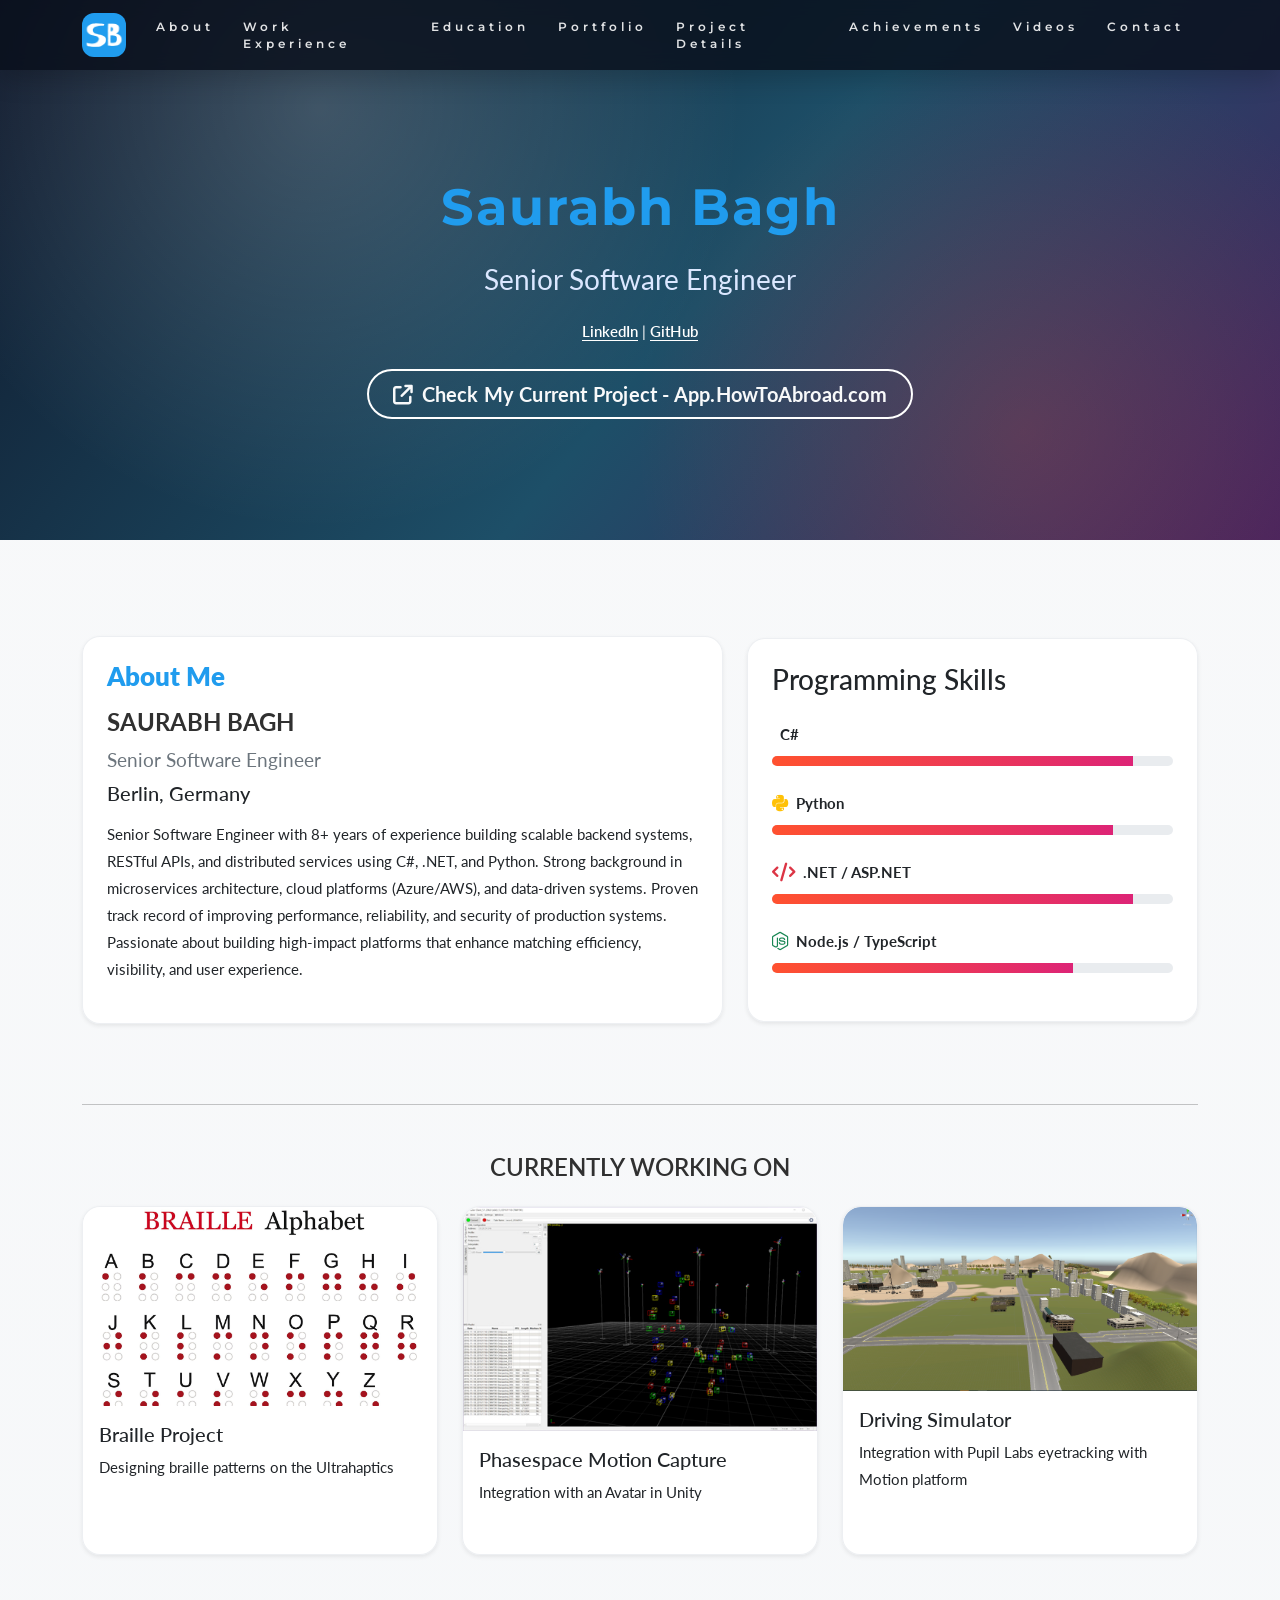
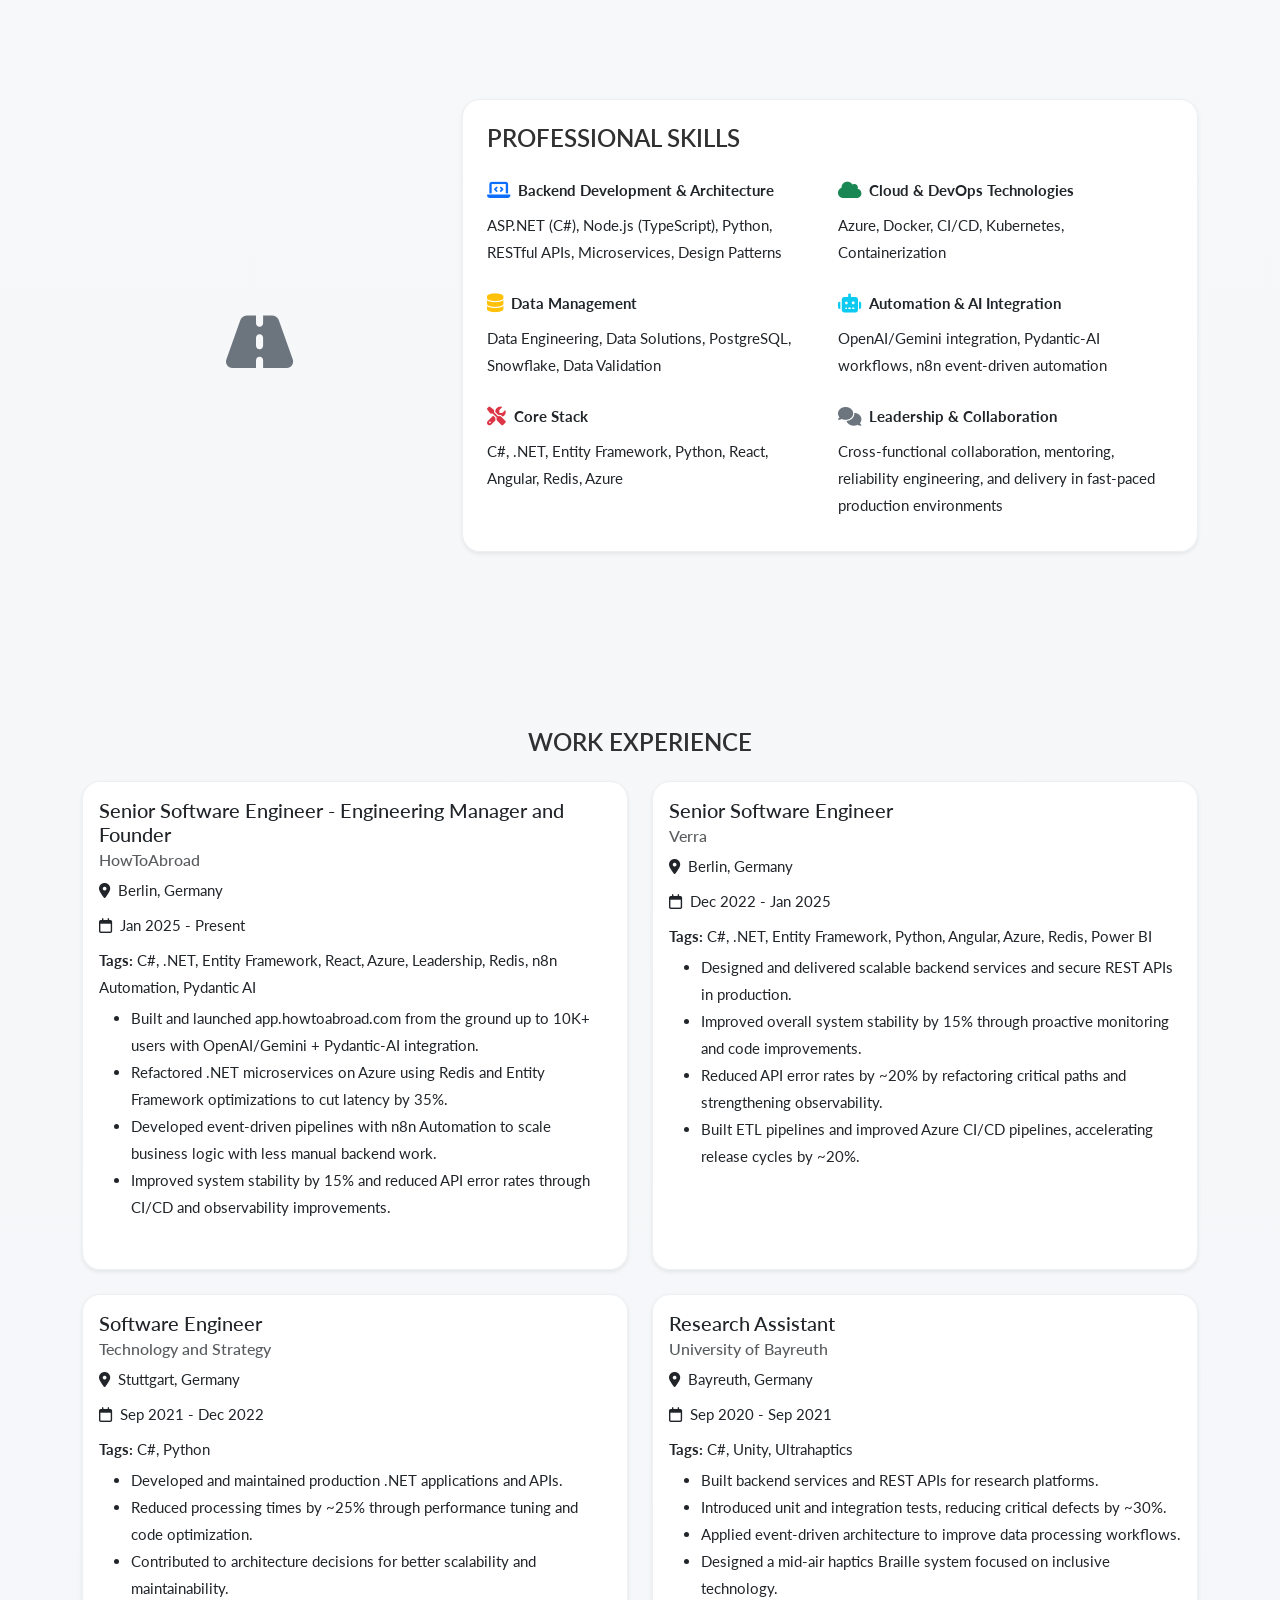
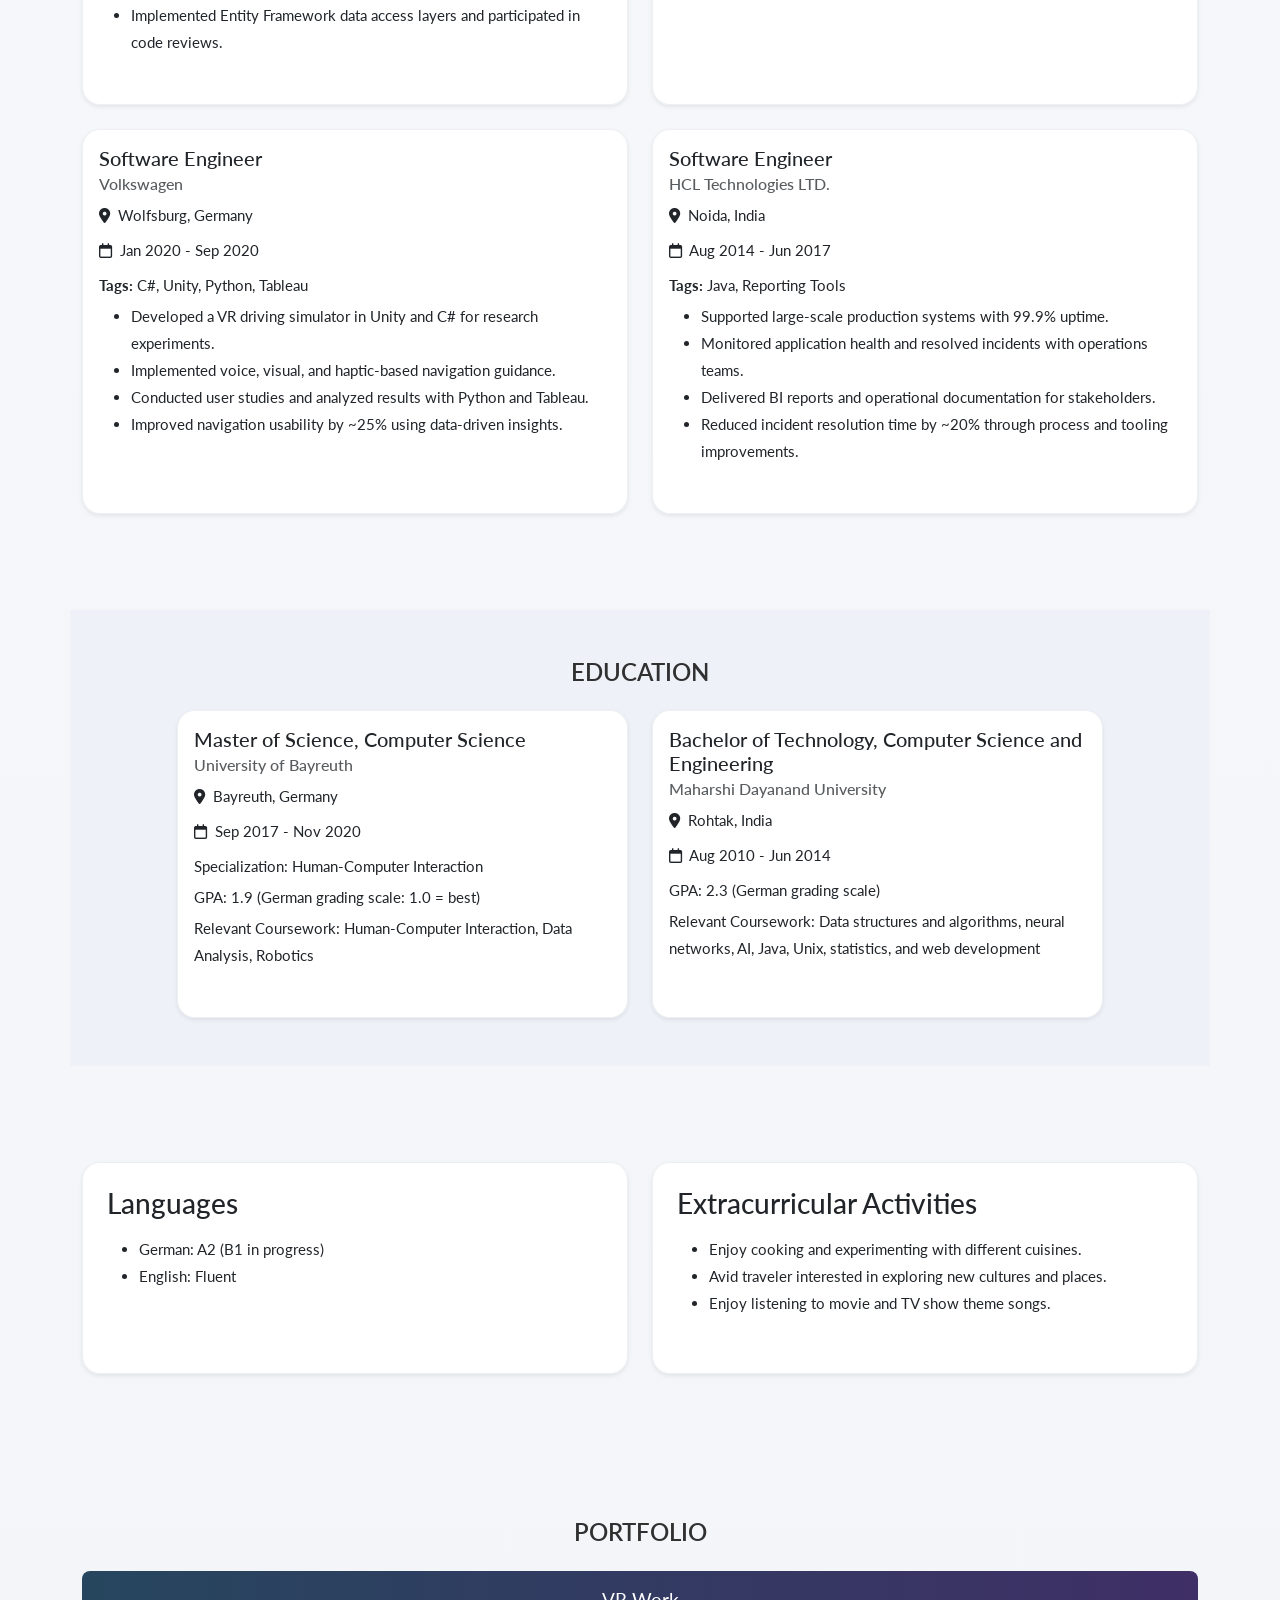
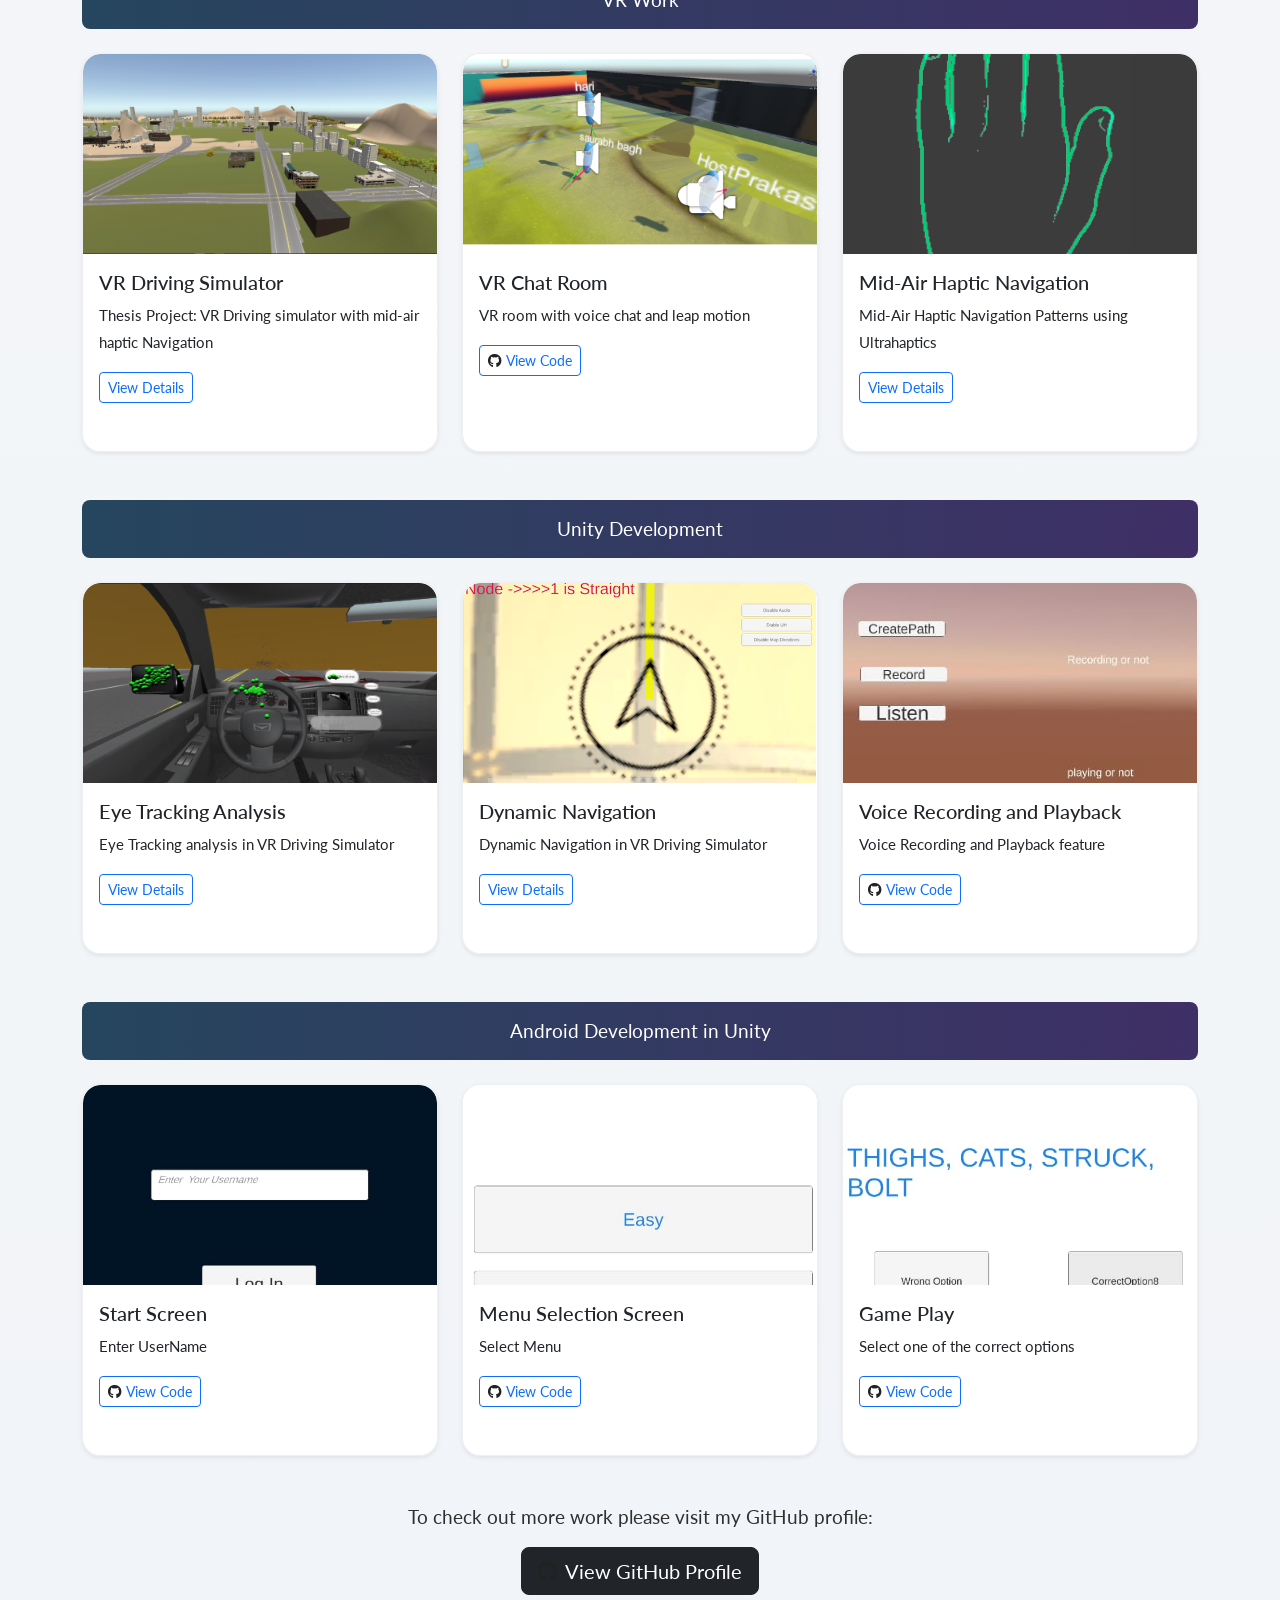
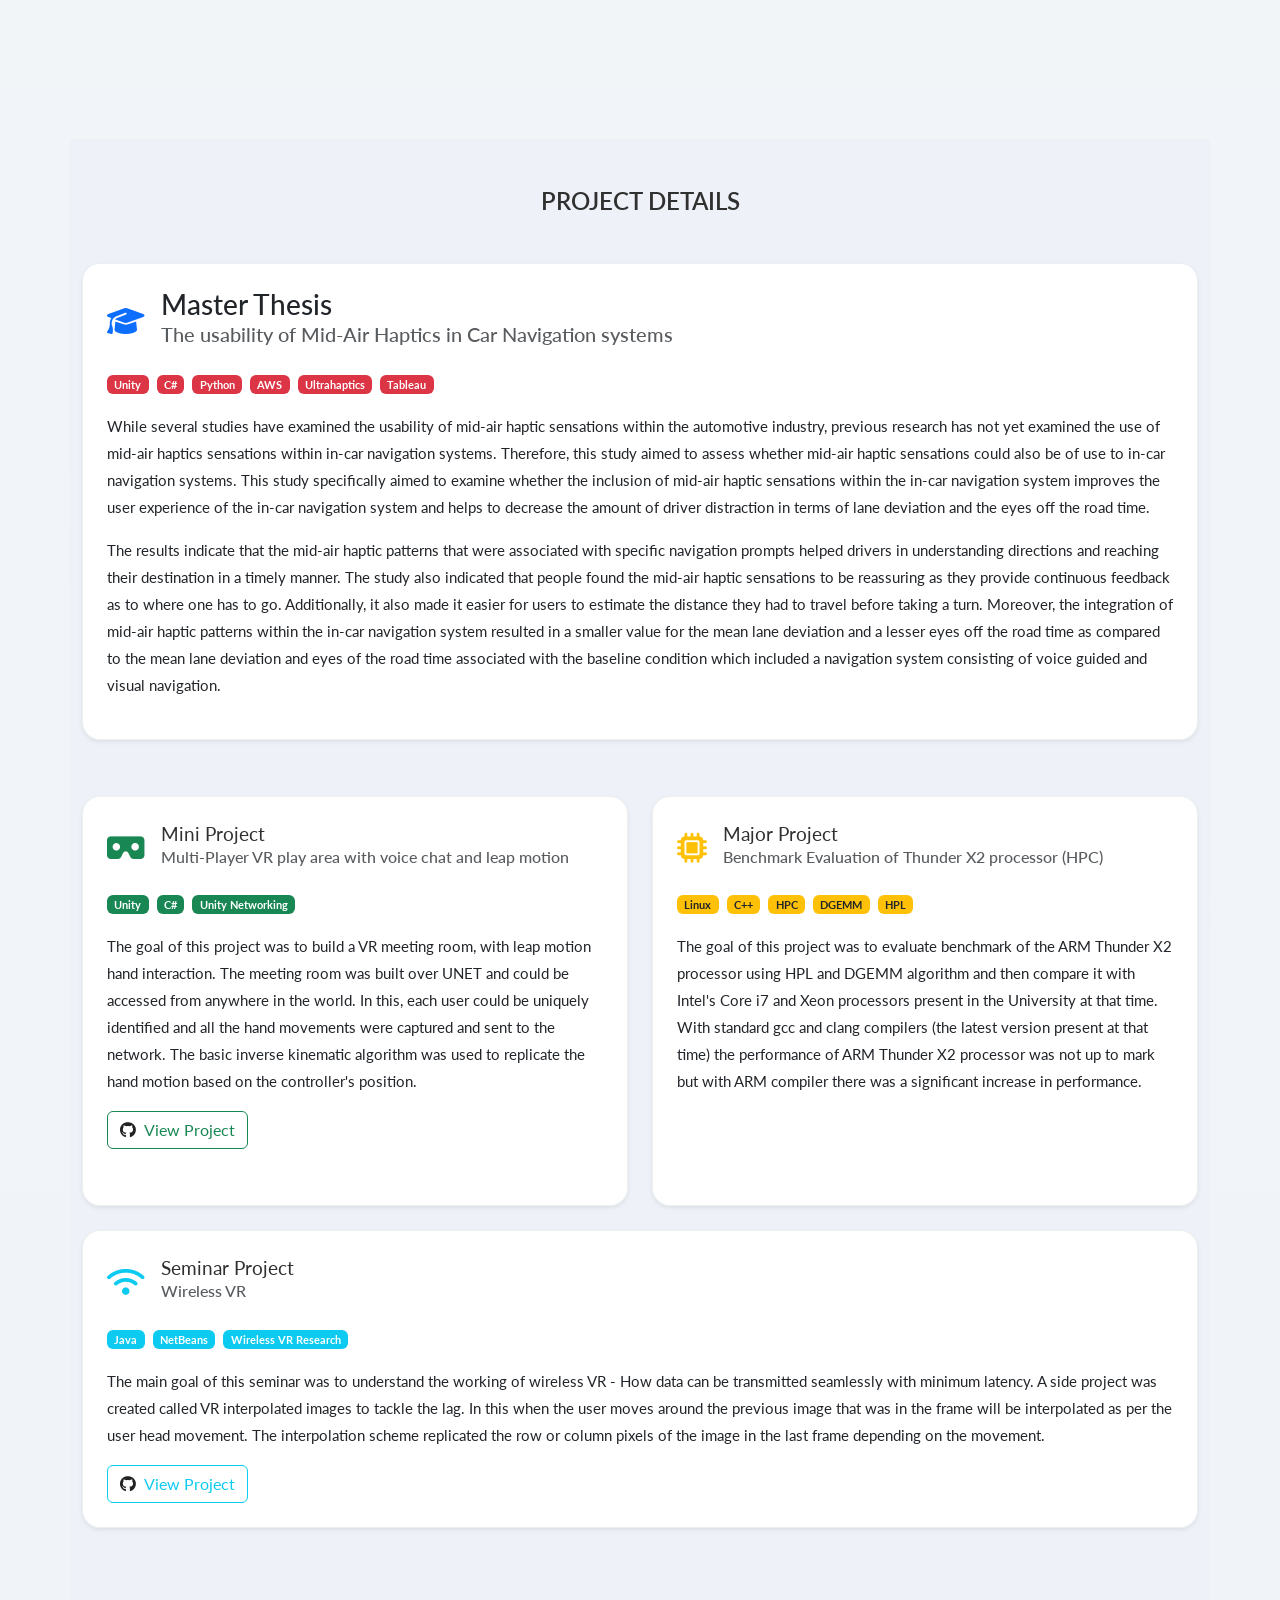
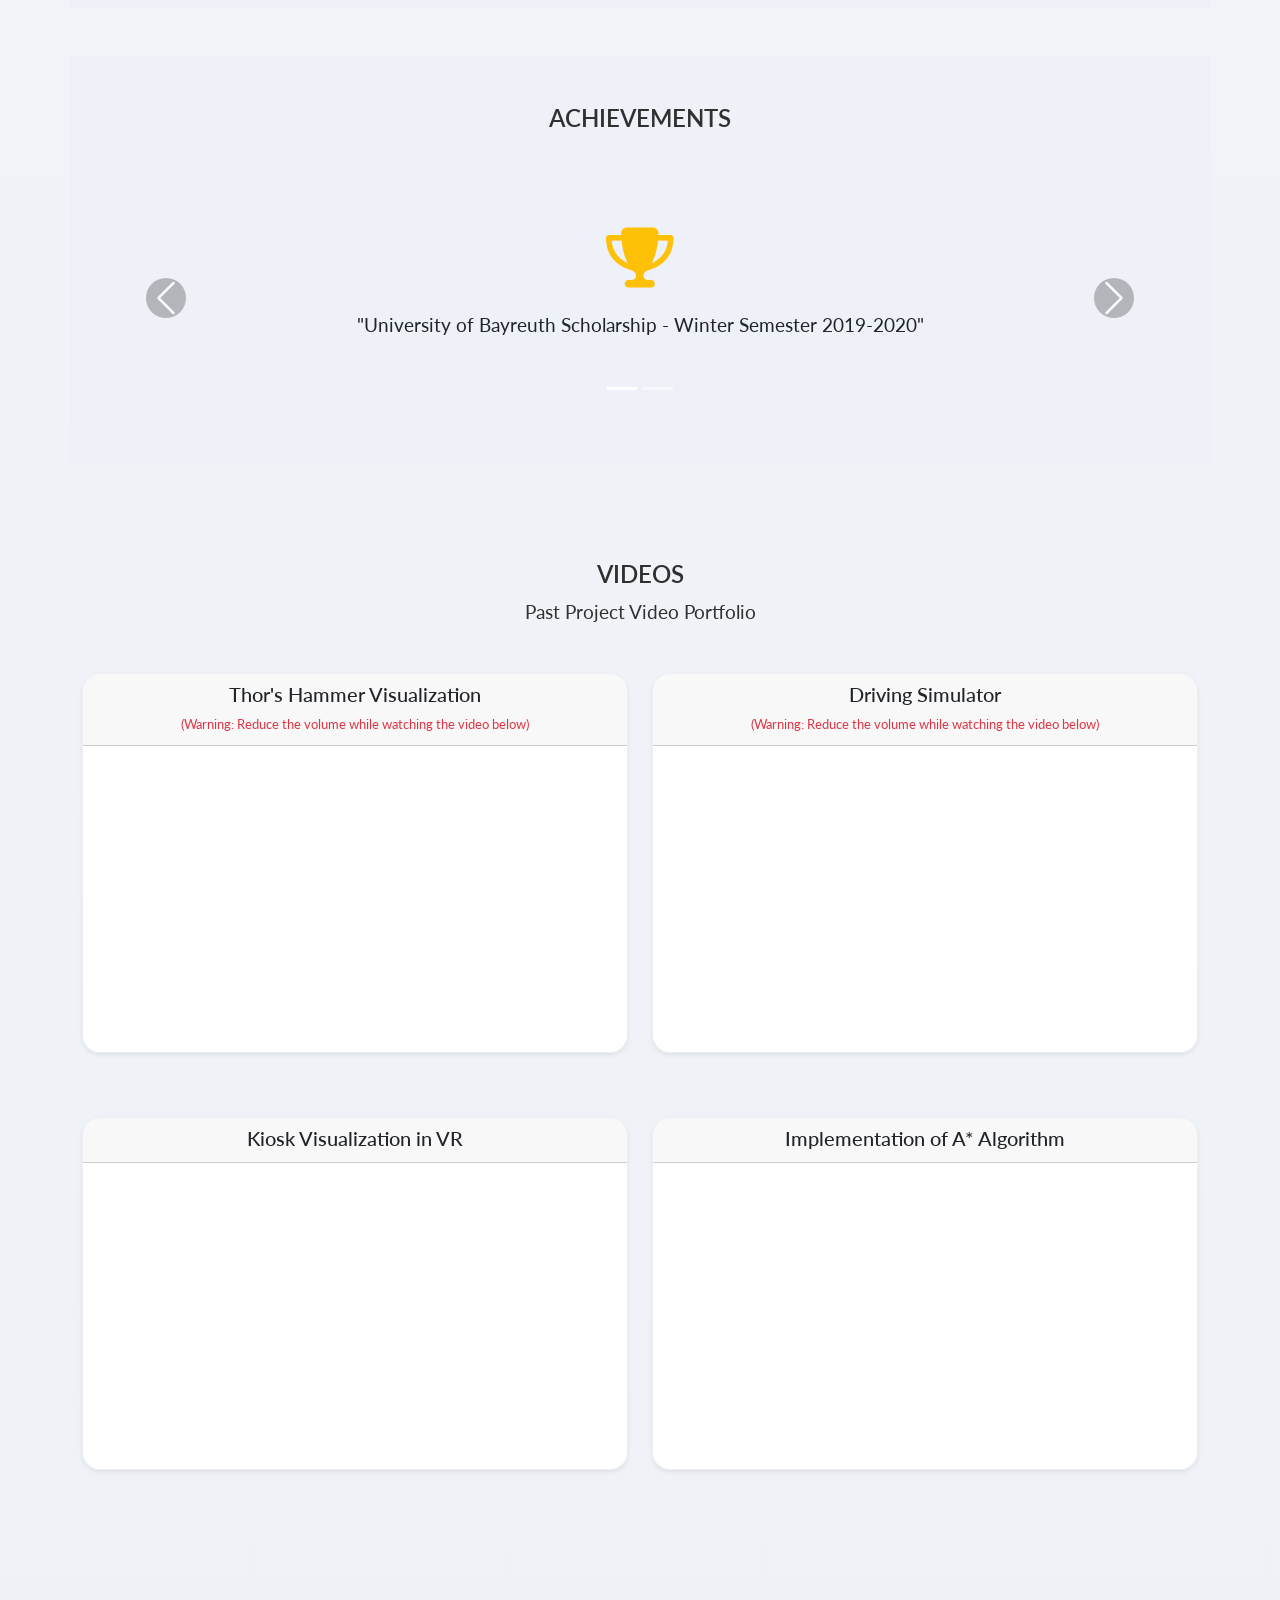
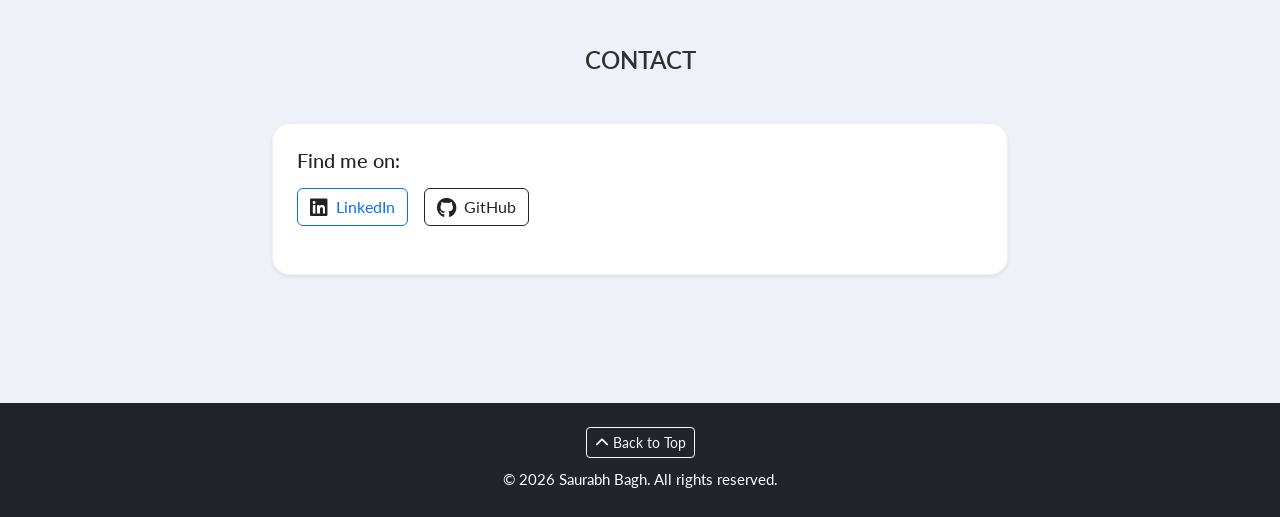
==== commit ded95d20: "Update index.html" ====
--- a/index.html
+++ b/index.html
@@ -349,9 +349,9 @@
         <h3>
           Senior Software Engineer
         </h3>
-        <p class="mb-0 hero-meta">
+        <!-- <p class="mb-0 hero-meta">
           saurabhbagh@gmail.com
-        </p>
+        </p> -->
         <p class="mt-2 mb-0 hero-links">
           <a href="https://www.linkedin.com/in/saurabhbagh" target="_blank" class="text-decoration-underline">LinkedIn</a>
           |
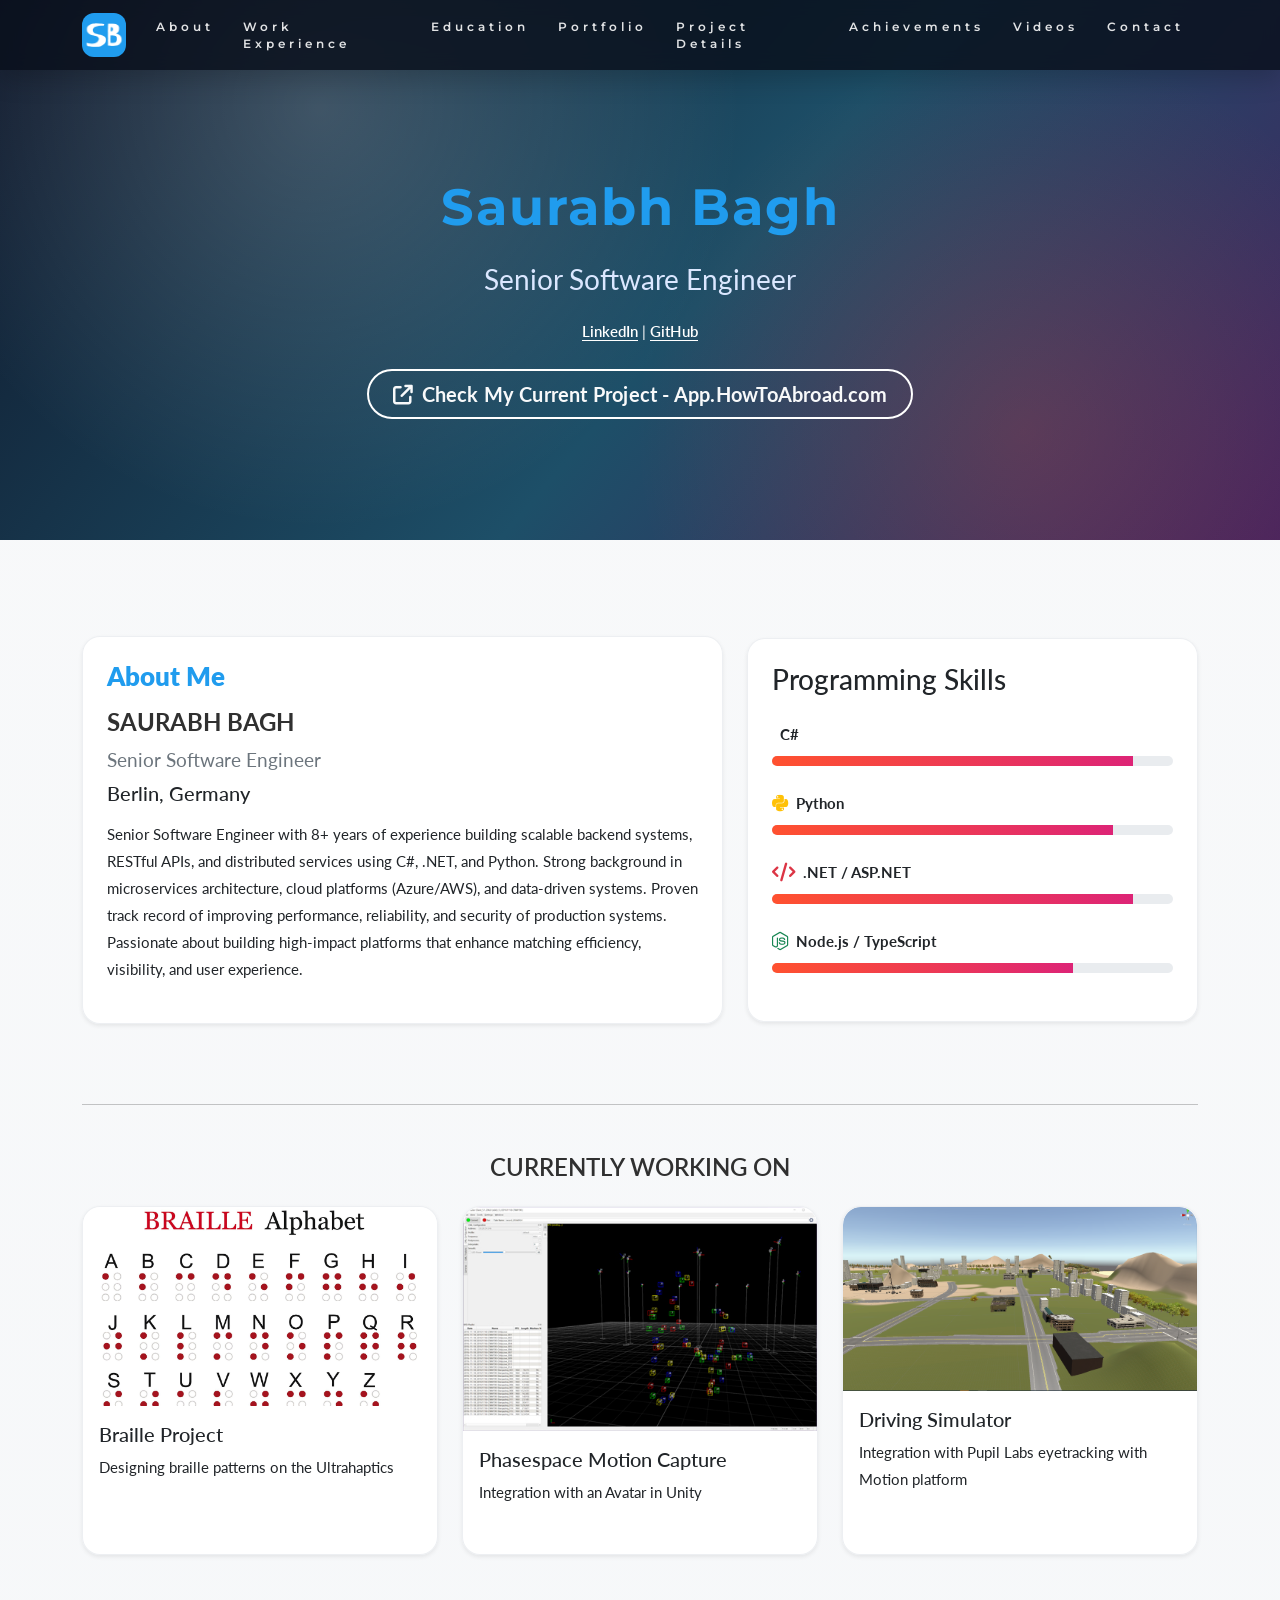
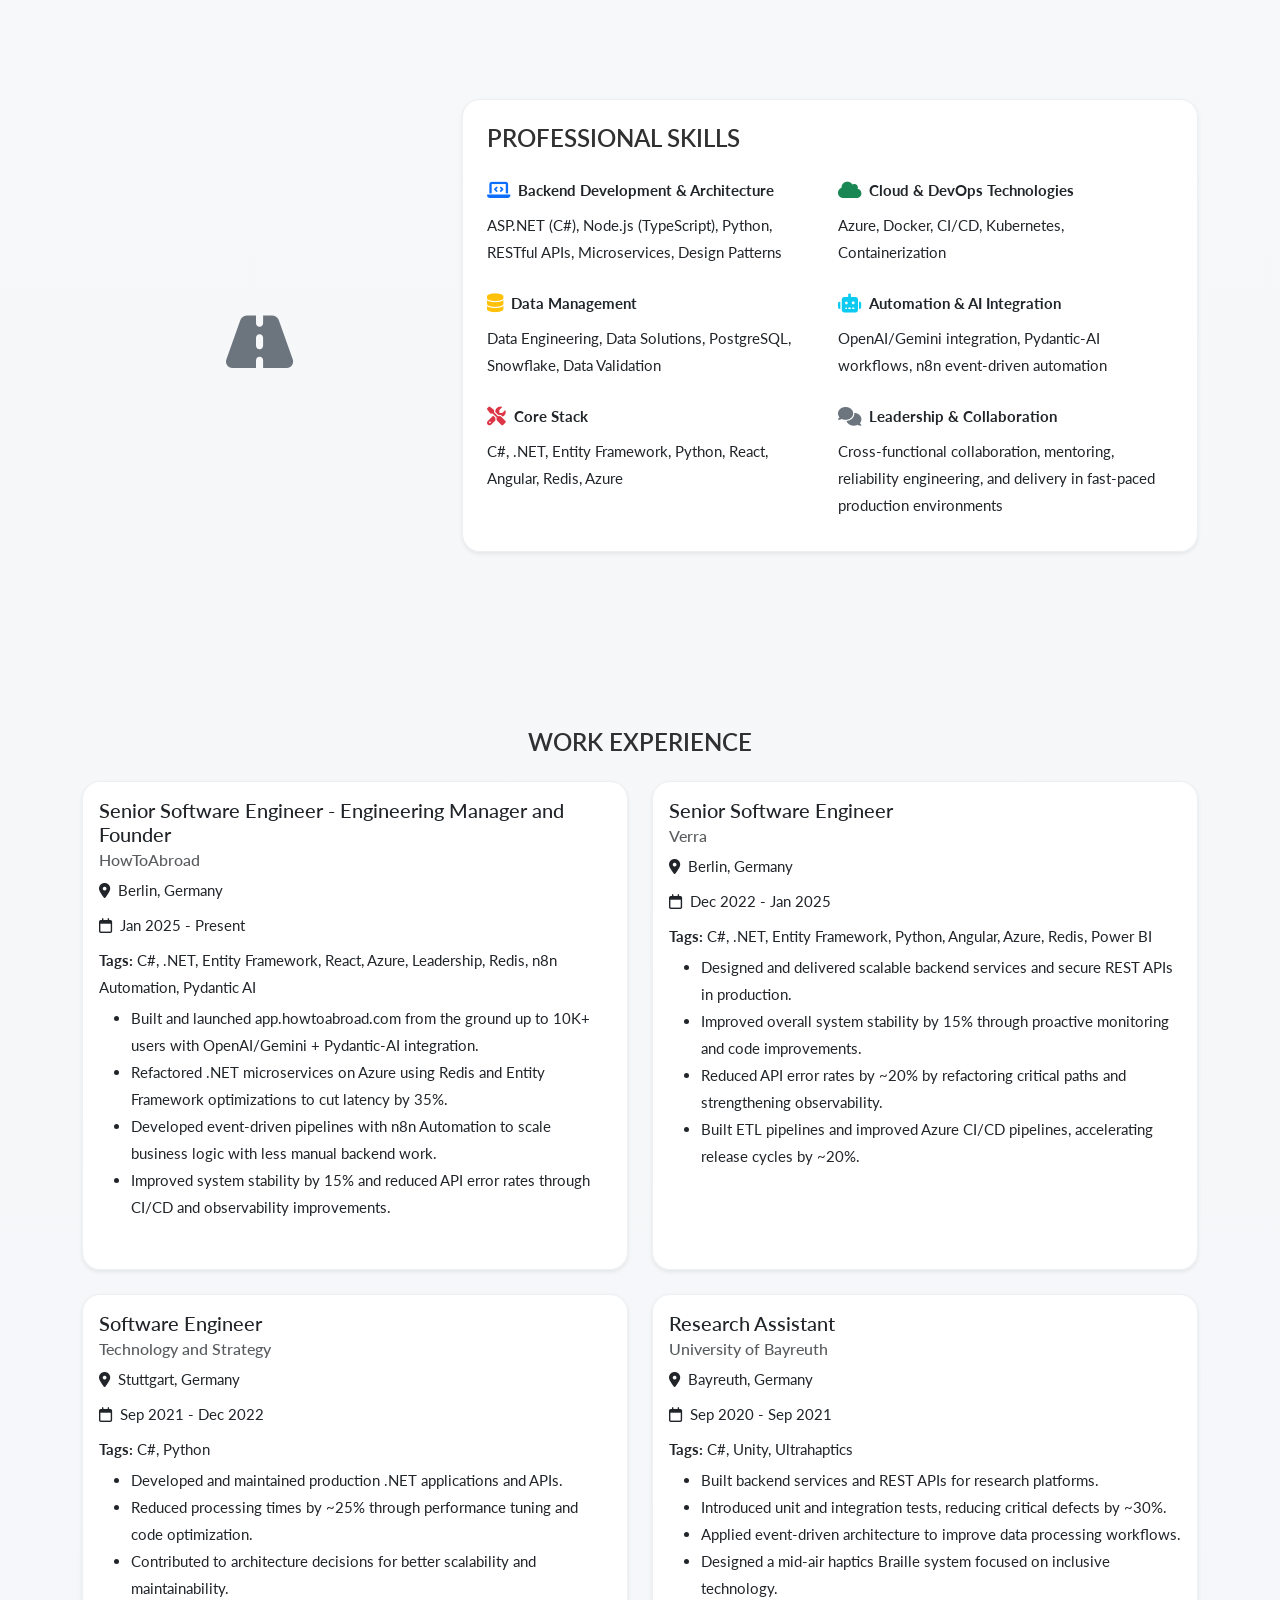
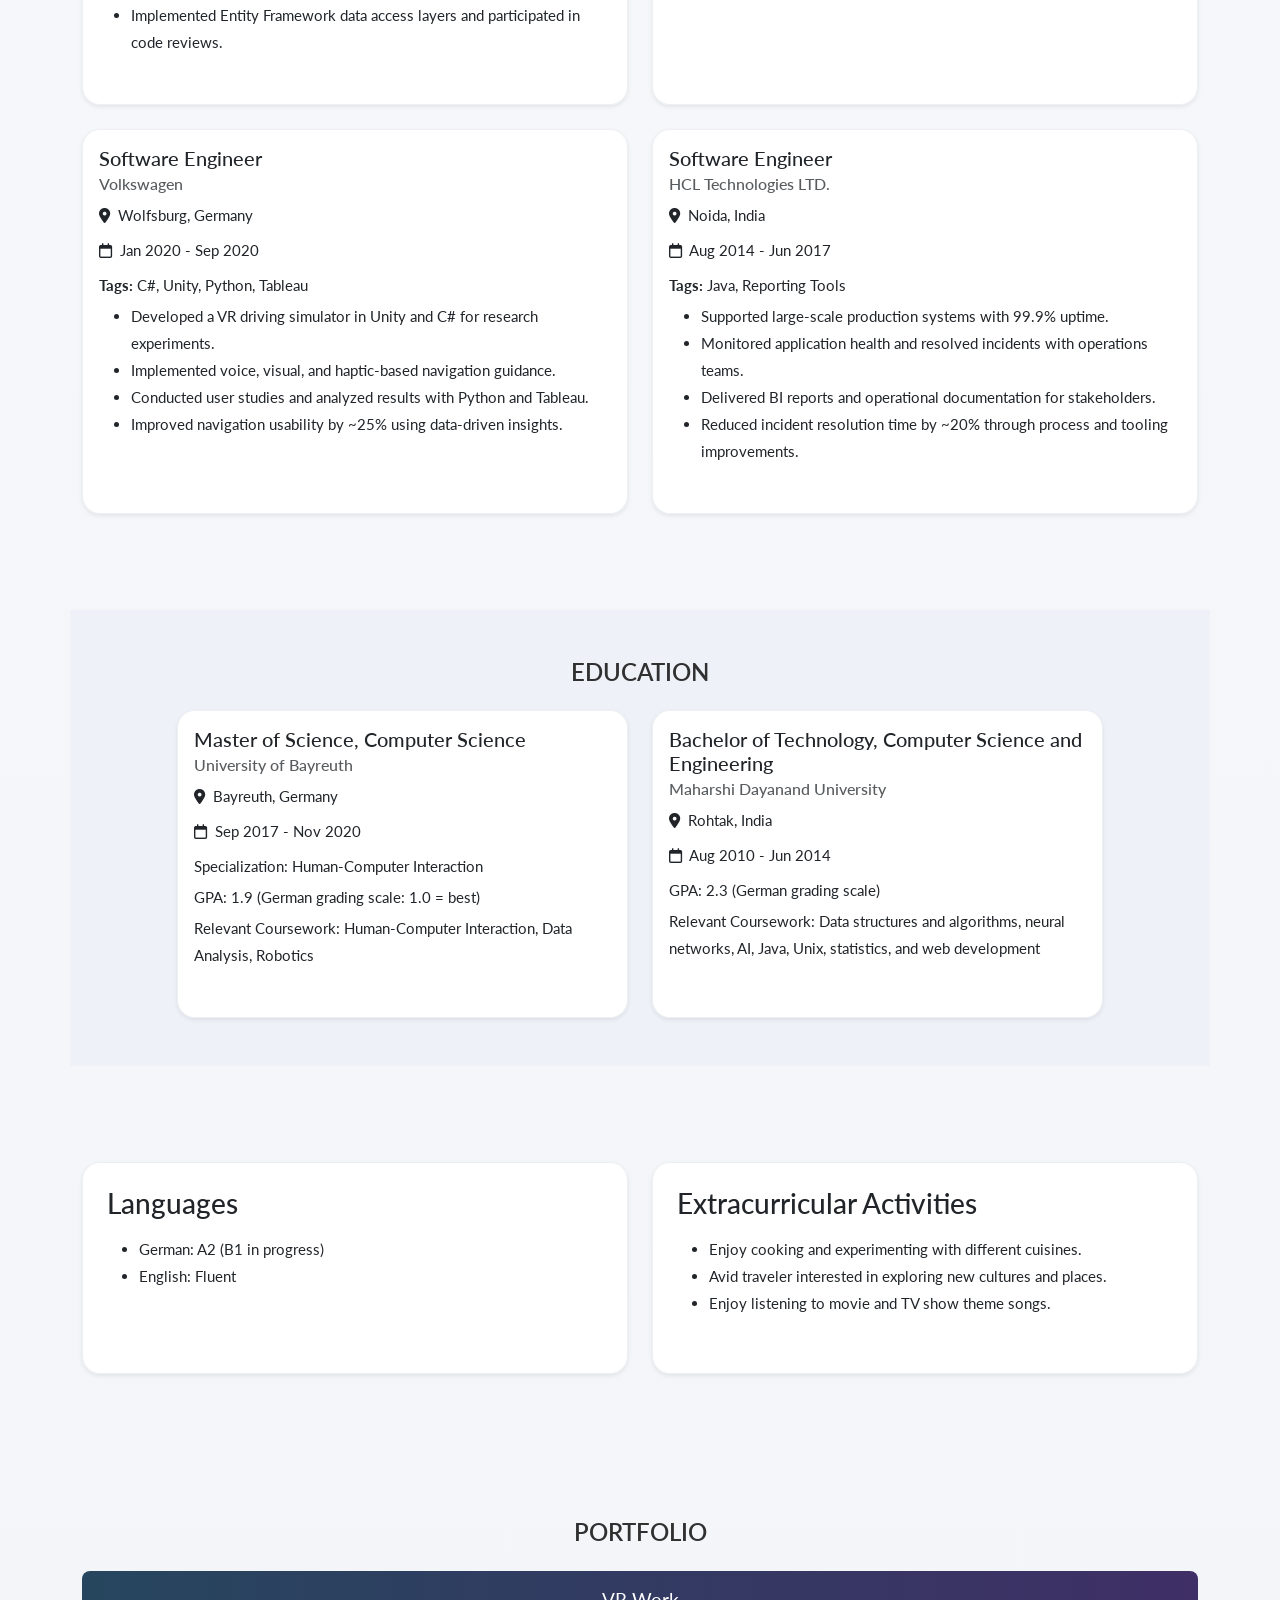
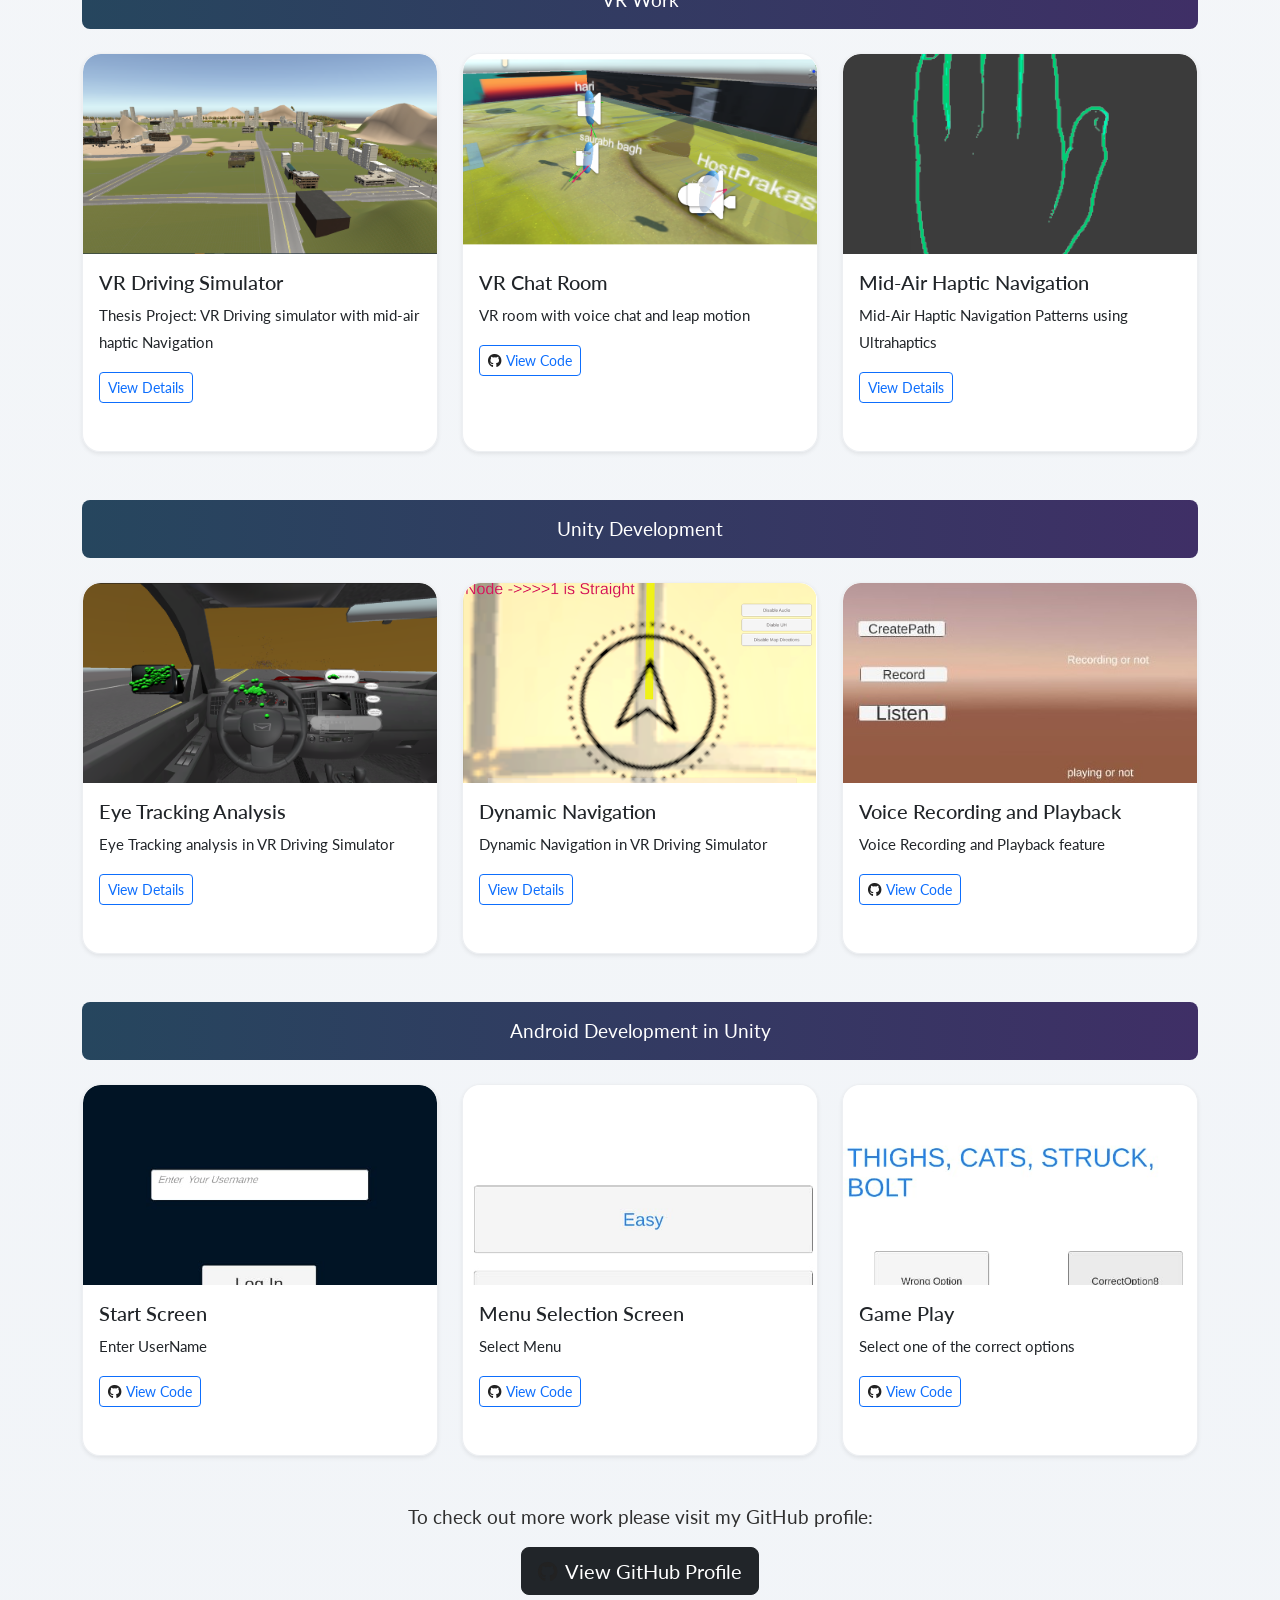
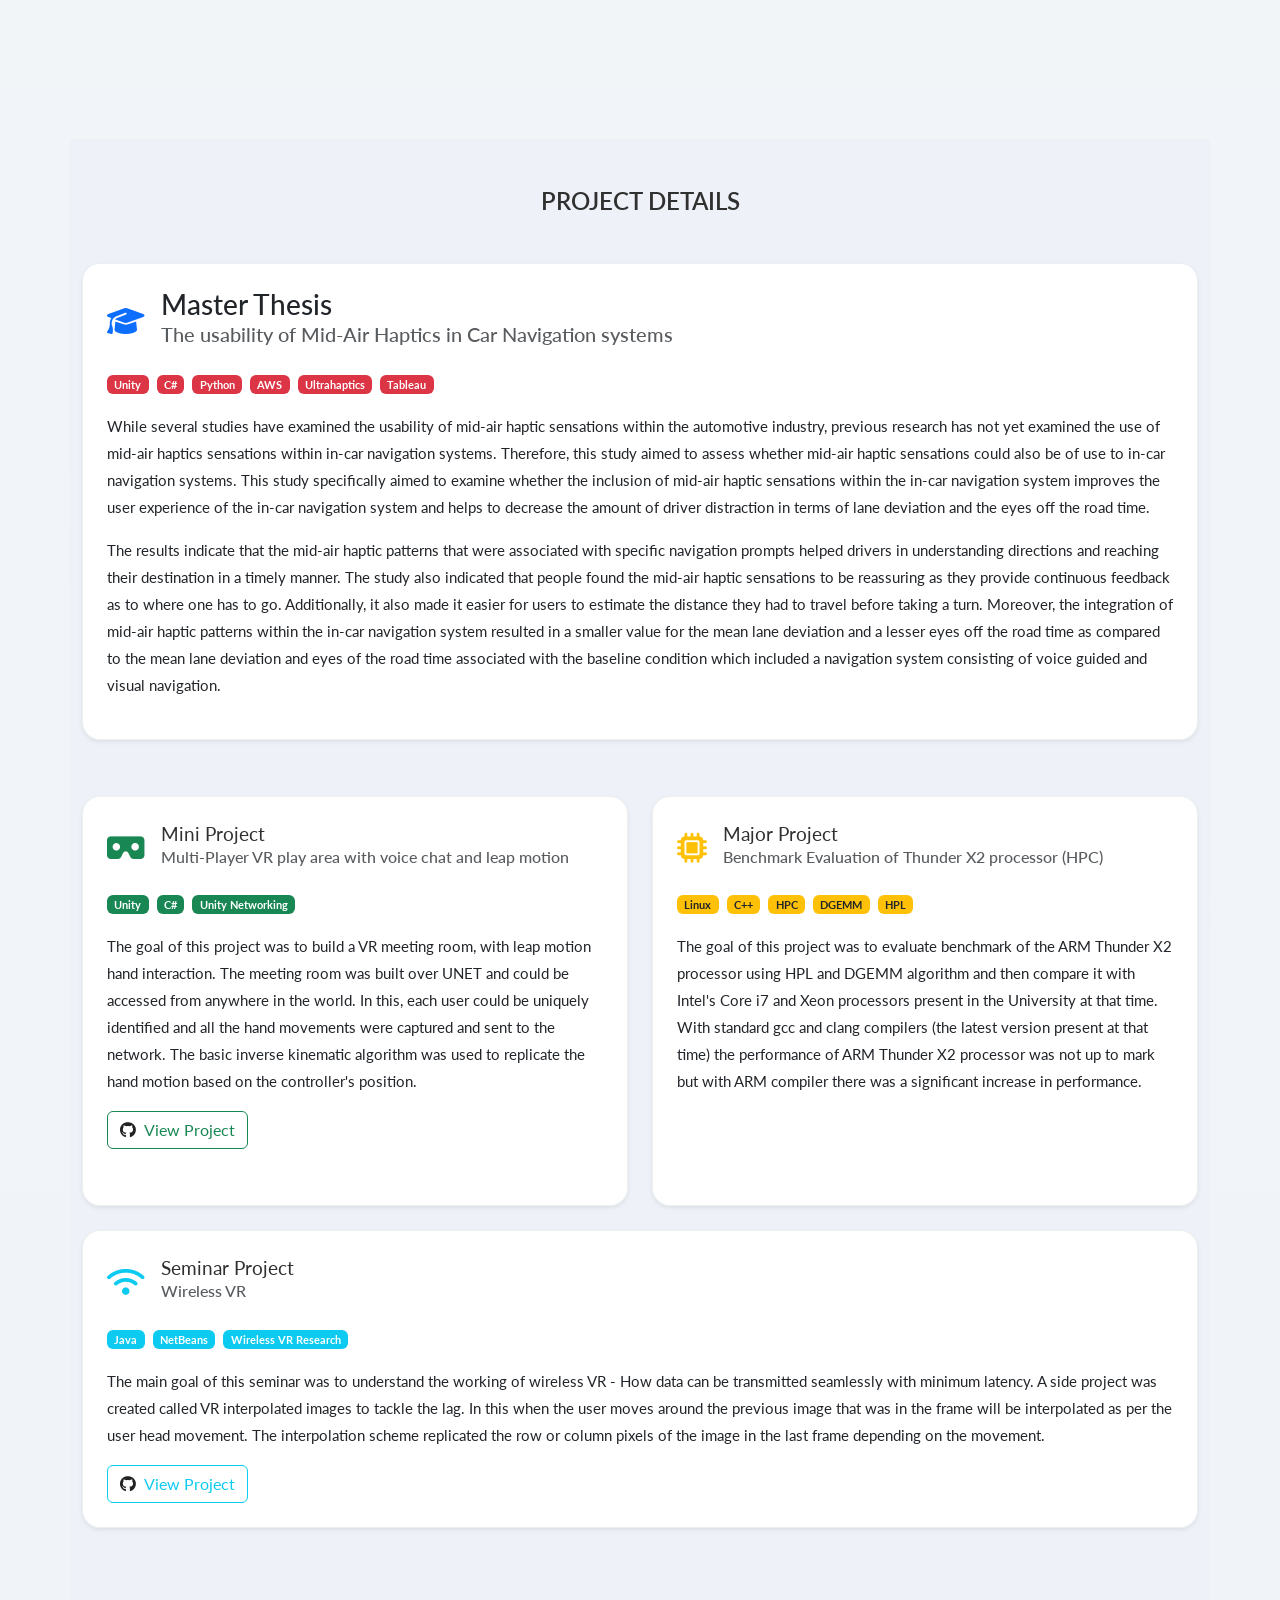
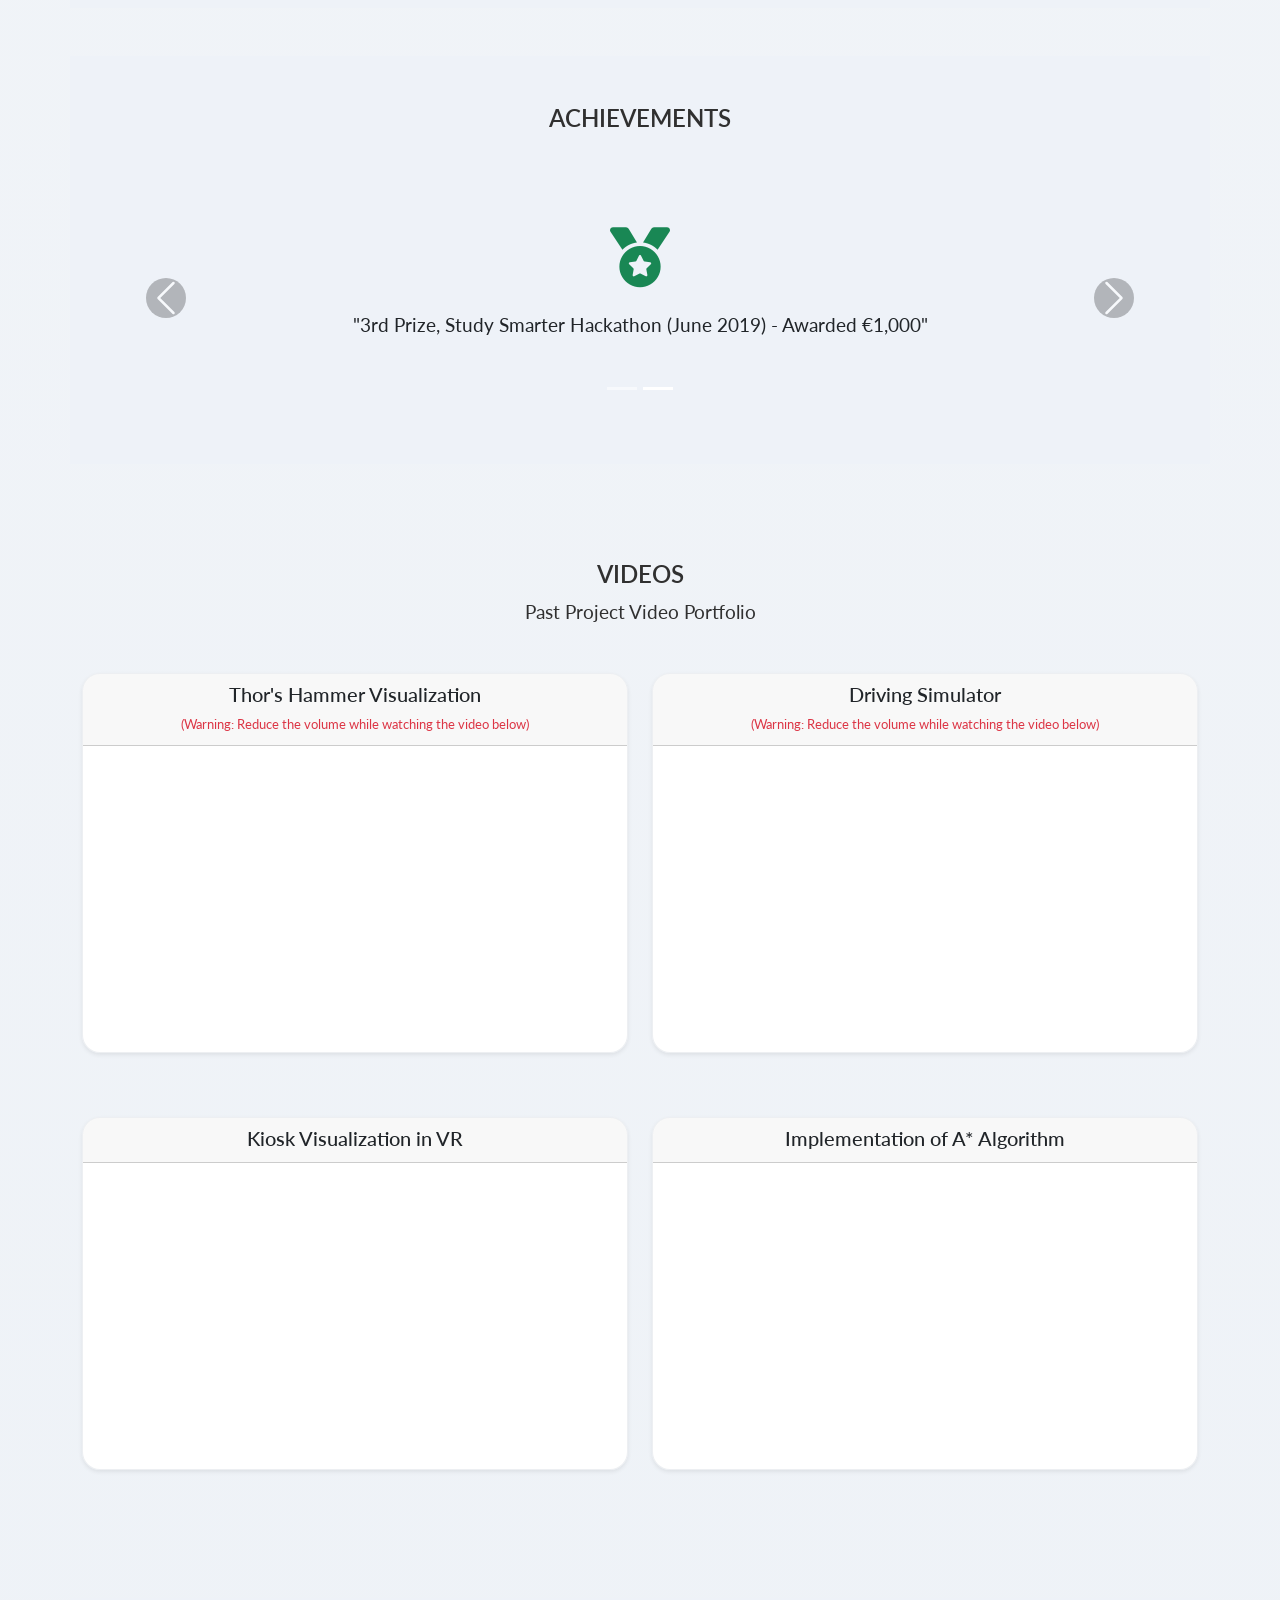
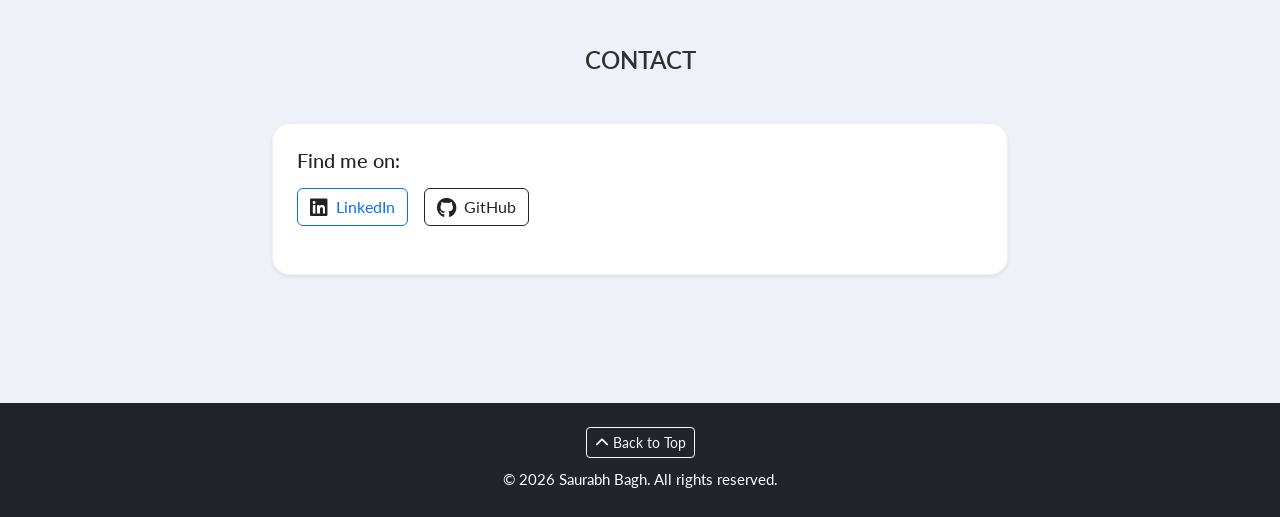
==== commit b5ee4f10: "Update index.html" ====
--- a/index.html
+++ b/index.html
@@ -349,9 +349,7 @@
         <h3>
           Senior Software Engineer
         </h3>
-        <!-- <p class="mb-0 hero-meta">
-          saurabhbagh@gmail.com
-        </p> -->
+        
         <p class="mt-2 mb-0 hero-links">
           <a href="https://www.linkedin.com/in/saurabhbagh" target="_blank" class="text-decoration-underline">LinkedIn</a>
           |
@@ -1369,17 +1367,7 @@
                     </a>
                   </div>
                 </div>
-                <!-- <div class="col-md-6">
-                  <h5 class="mb-3">Contact:</h5>
-                  <div class="mb-2">
-                    <a href="mailto:saurabhbagh@gmail.com" class="btn btn-outline-success me-2"
-                      ><i class="fa-solid fa-envelope fa-lg me-2"></i>Send Email</a
-                    >
-                  </div>
-                  <div>
-                    <small class="text-muted d-block">saurabhbagh@gmail.com</small>
-                  </div>
-                </div> -->
+               
               </div>
             </div>
           </div>
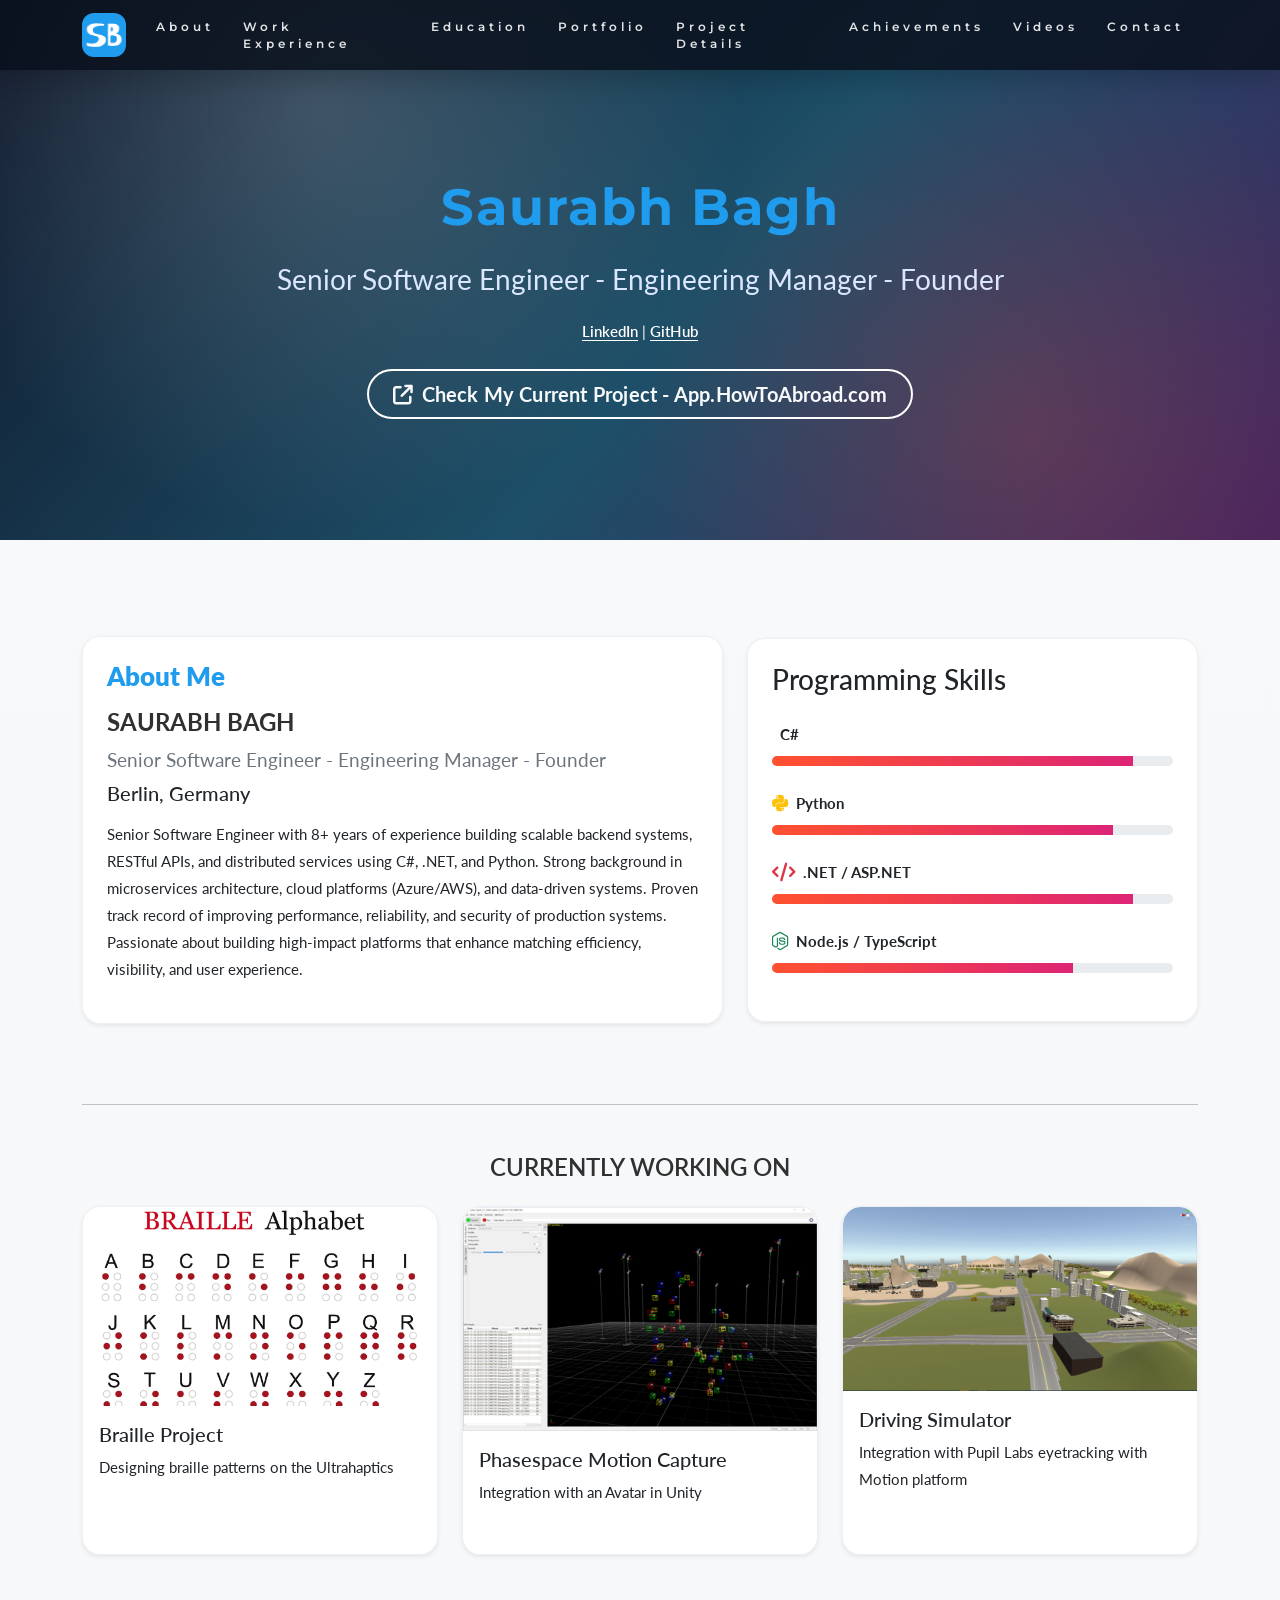
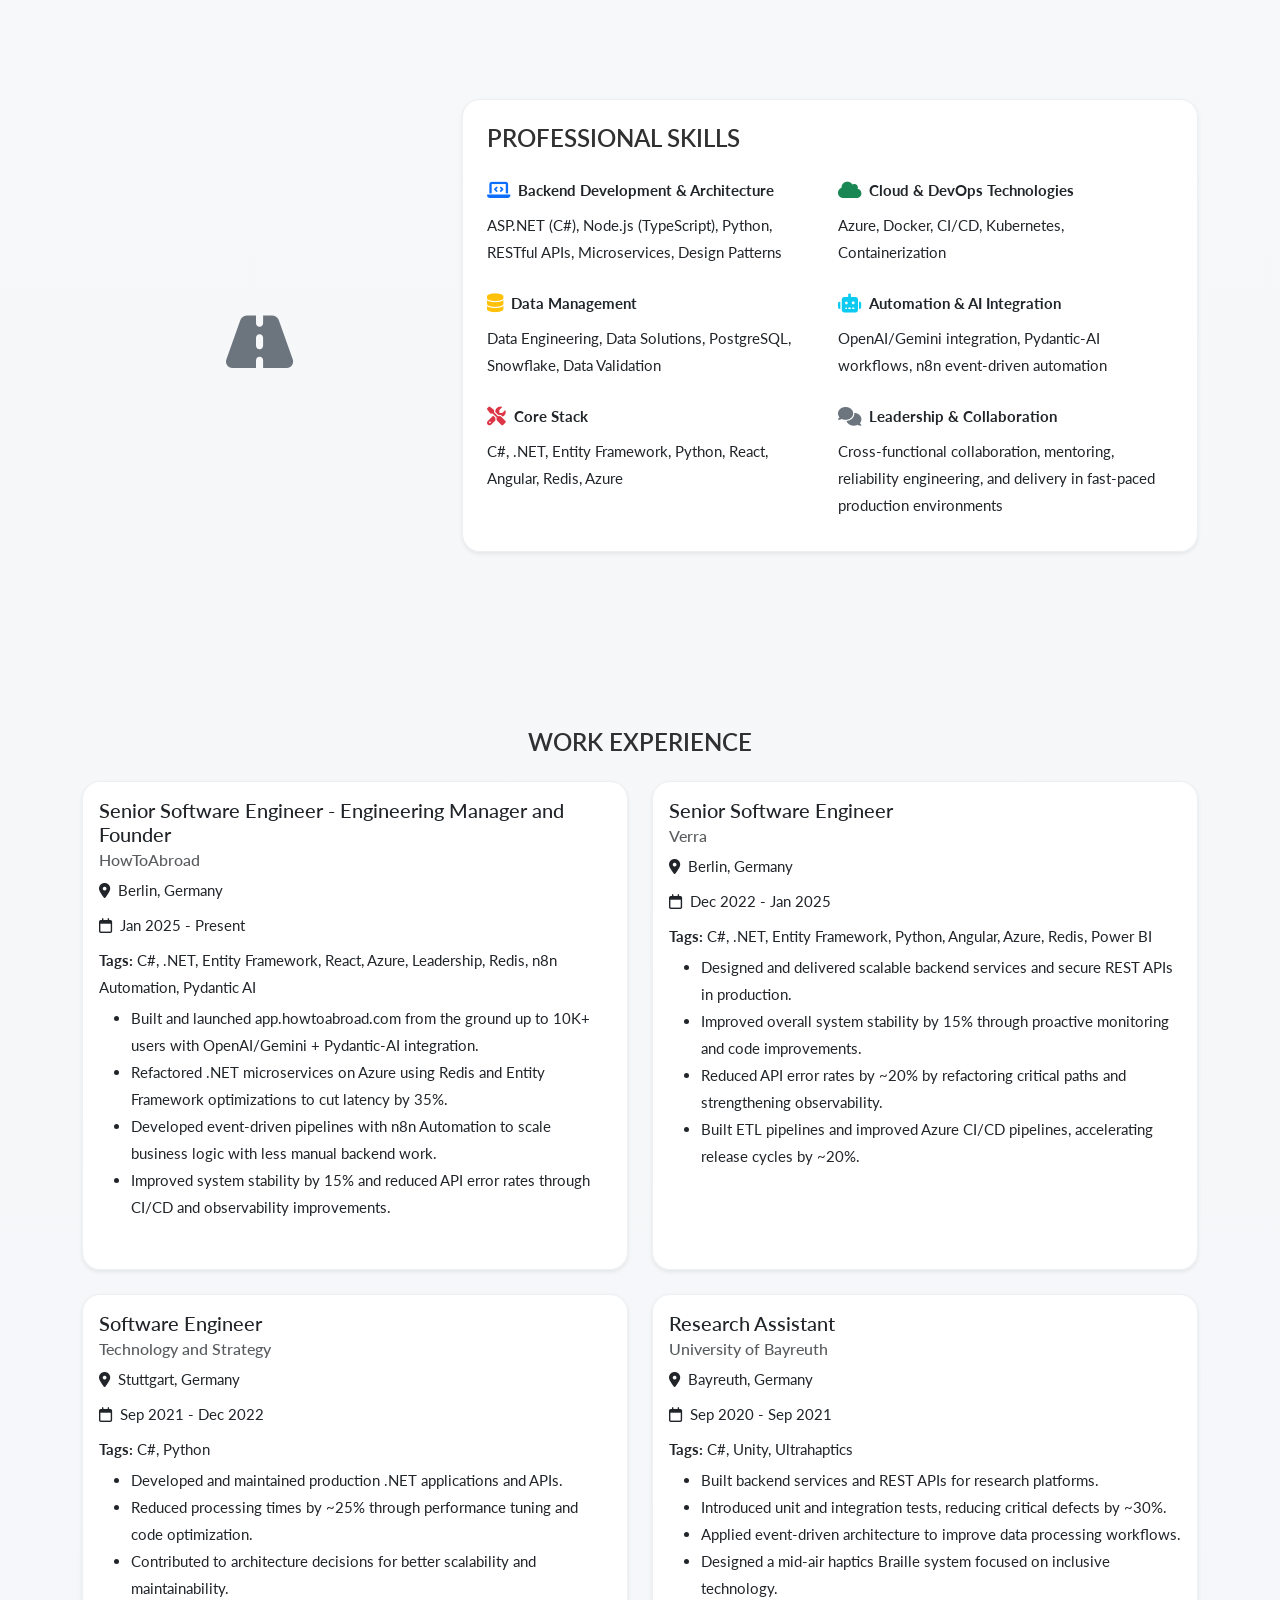
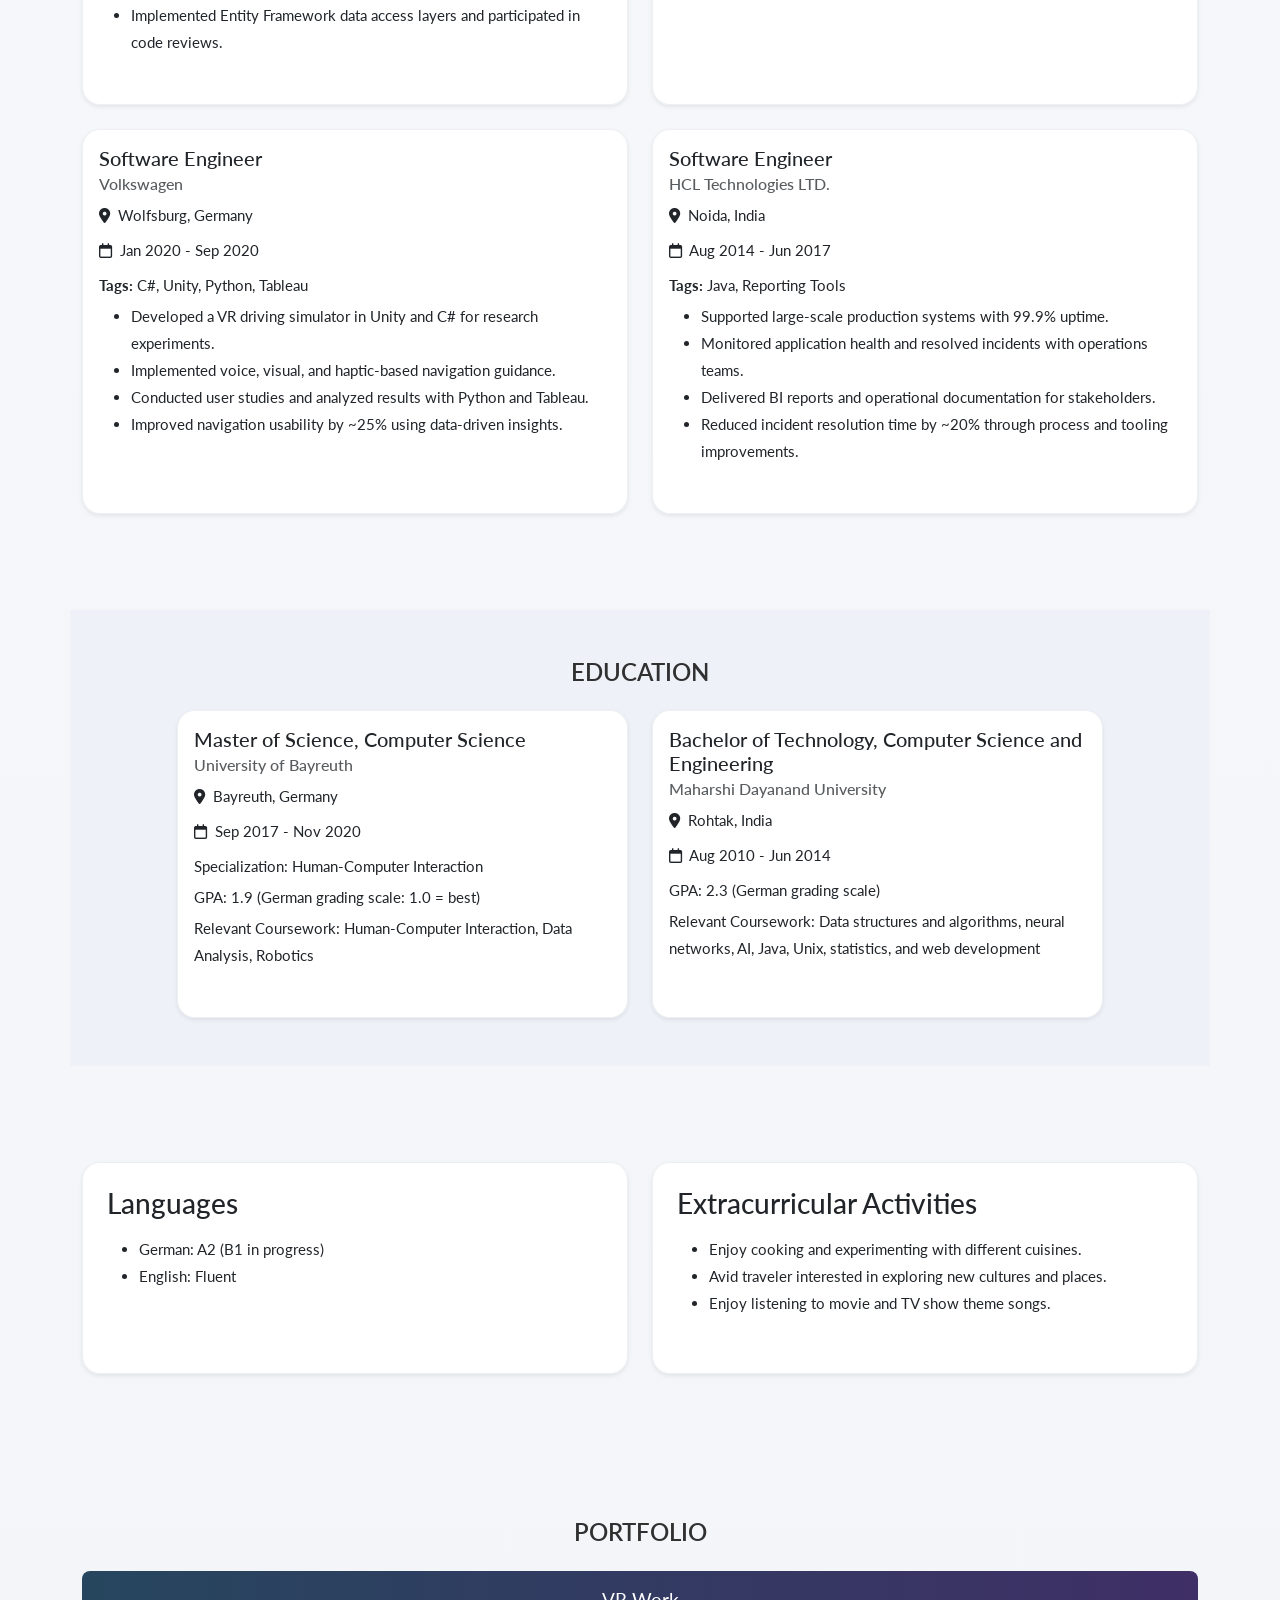
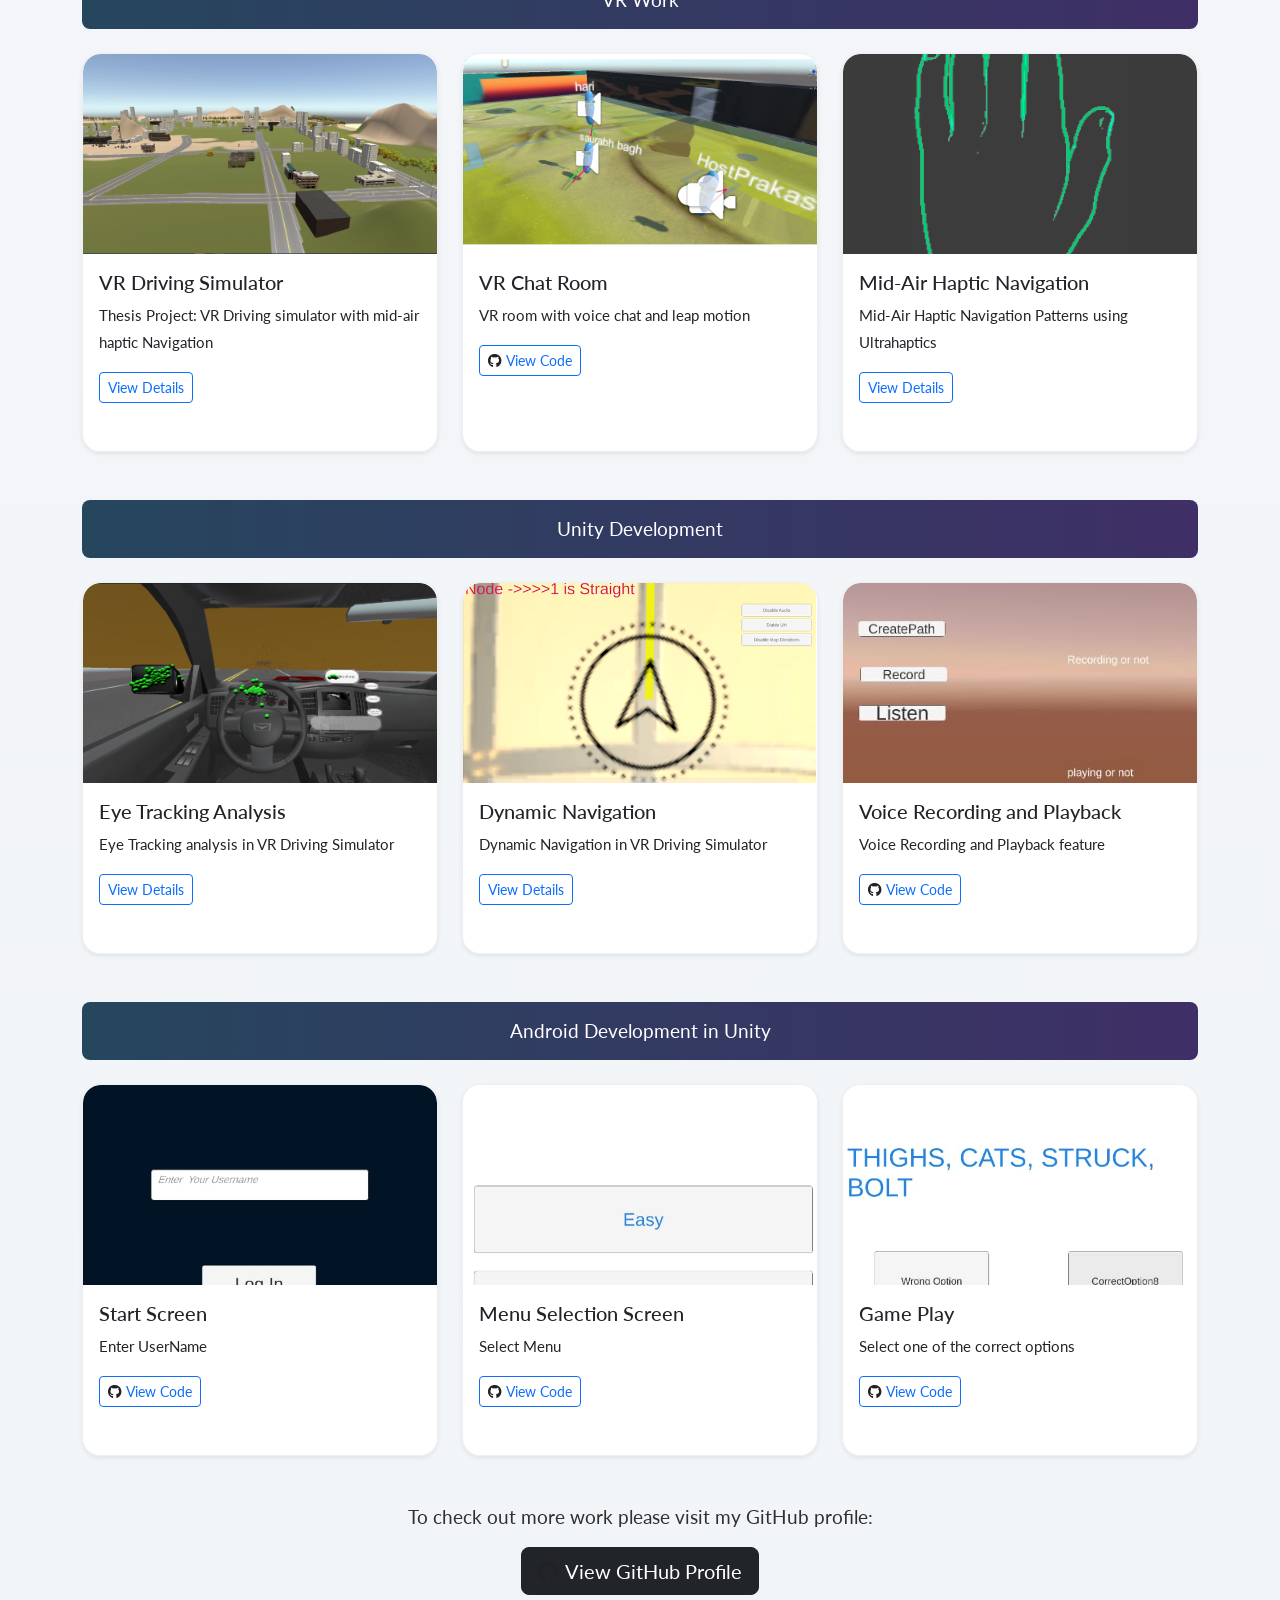
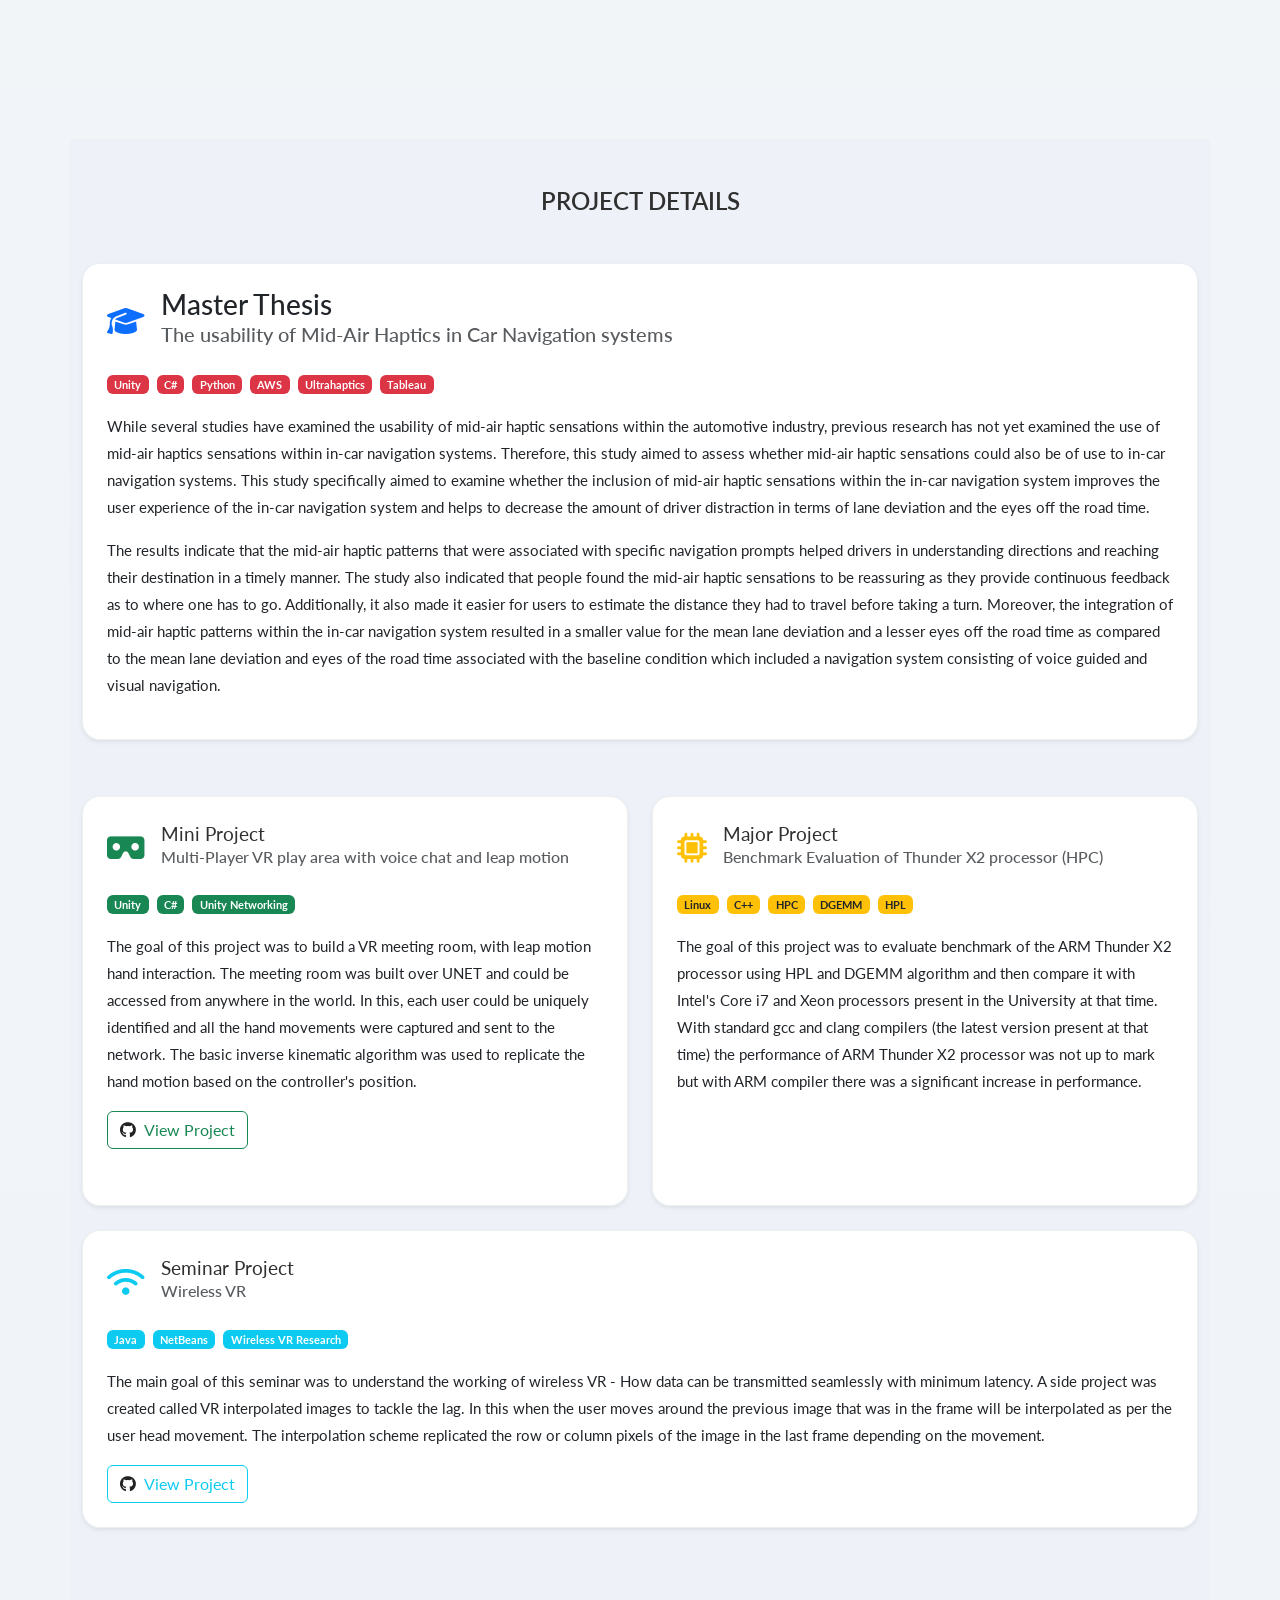
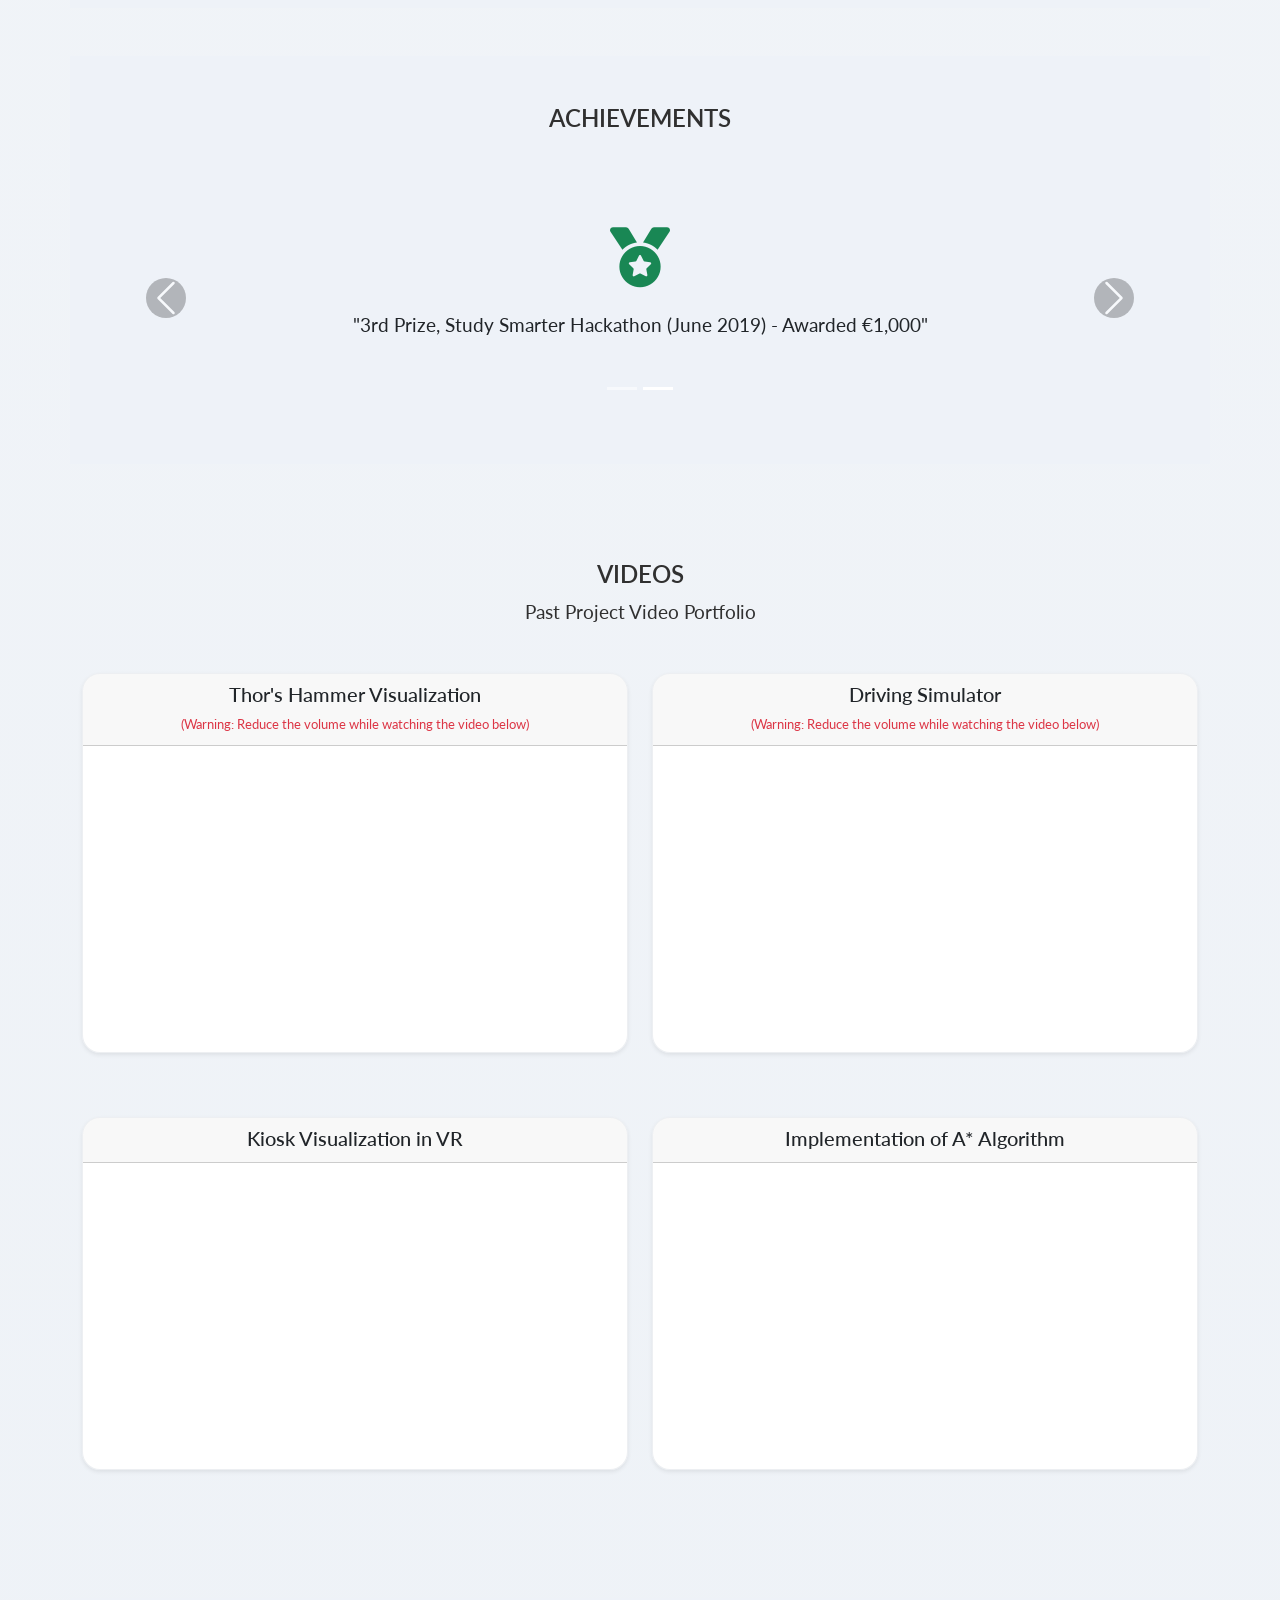
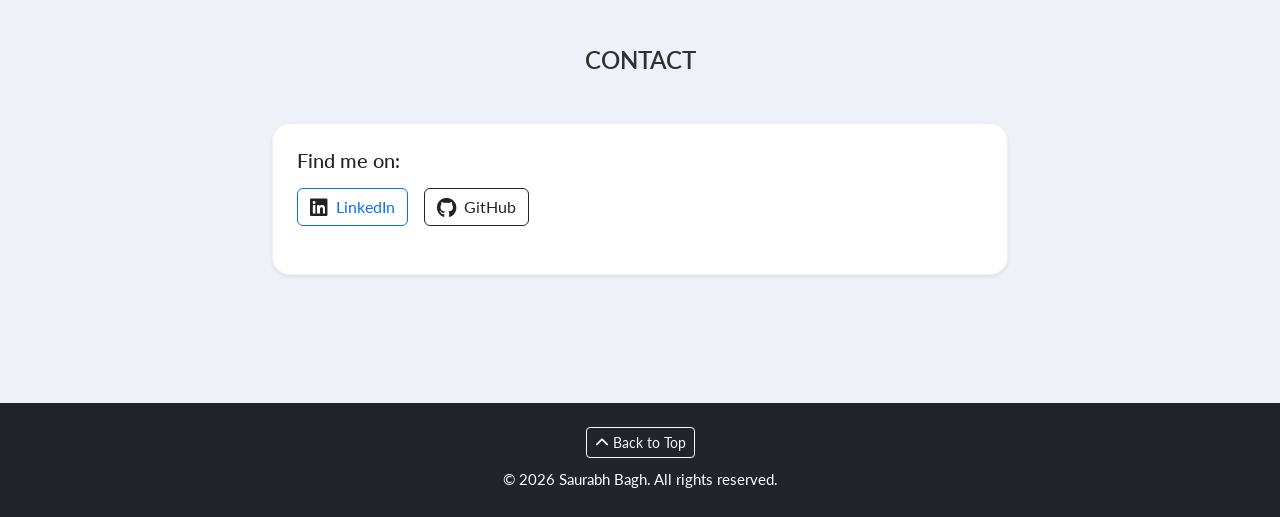
==== commit 863caf77: "Update index.html" ====
--- a/index.html
+++ b/index.html
@@ -347,7 +347,7 @@
       <div class="container">
         <h1>Saurabh Bagh</h1>
         <h3>
-          Senior Software Engineer
+          Senior Software Engineer - Engineering Manager - Founder
         </h3>
         
         <p class="mt-2 mb-0 hero-links">
@@ -410,7 +410,7 @@
             <h1 class="mb-3">About Me</h1>
             <h2 class="fw-bold">Saurabh Bagh</h2>
             <h4 class="text-secondary mb-2">
-              Senior Software Engineer
+              Senior Software Engineer - Engineering Manager - Founder
             </h4>
             <h5 class="mb-3">Berlin, Germany</h5>
             <p>
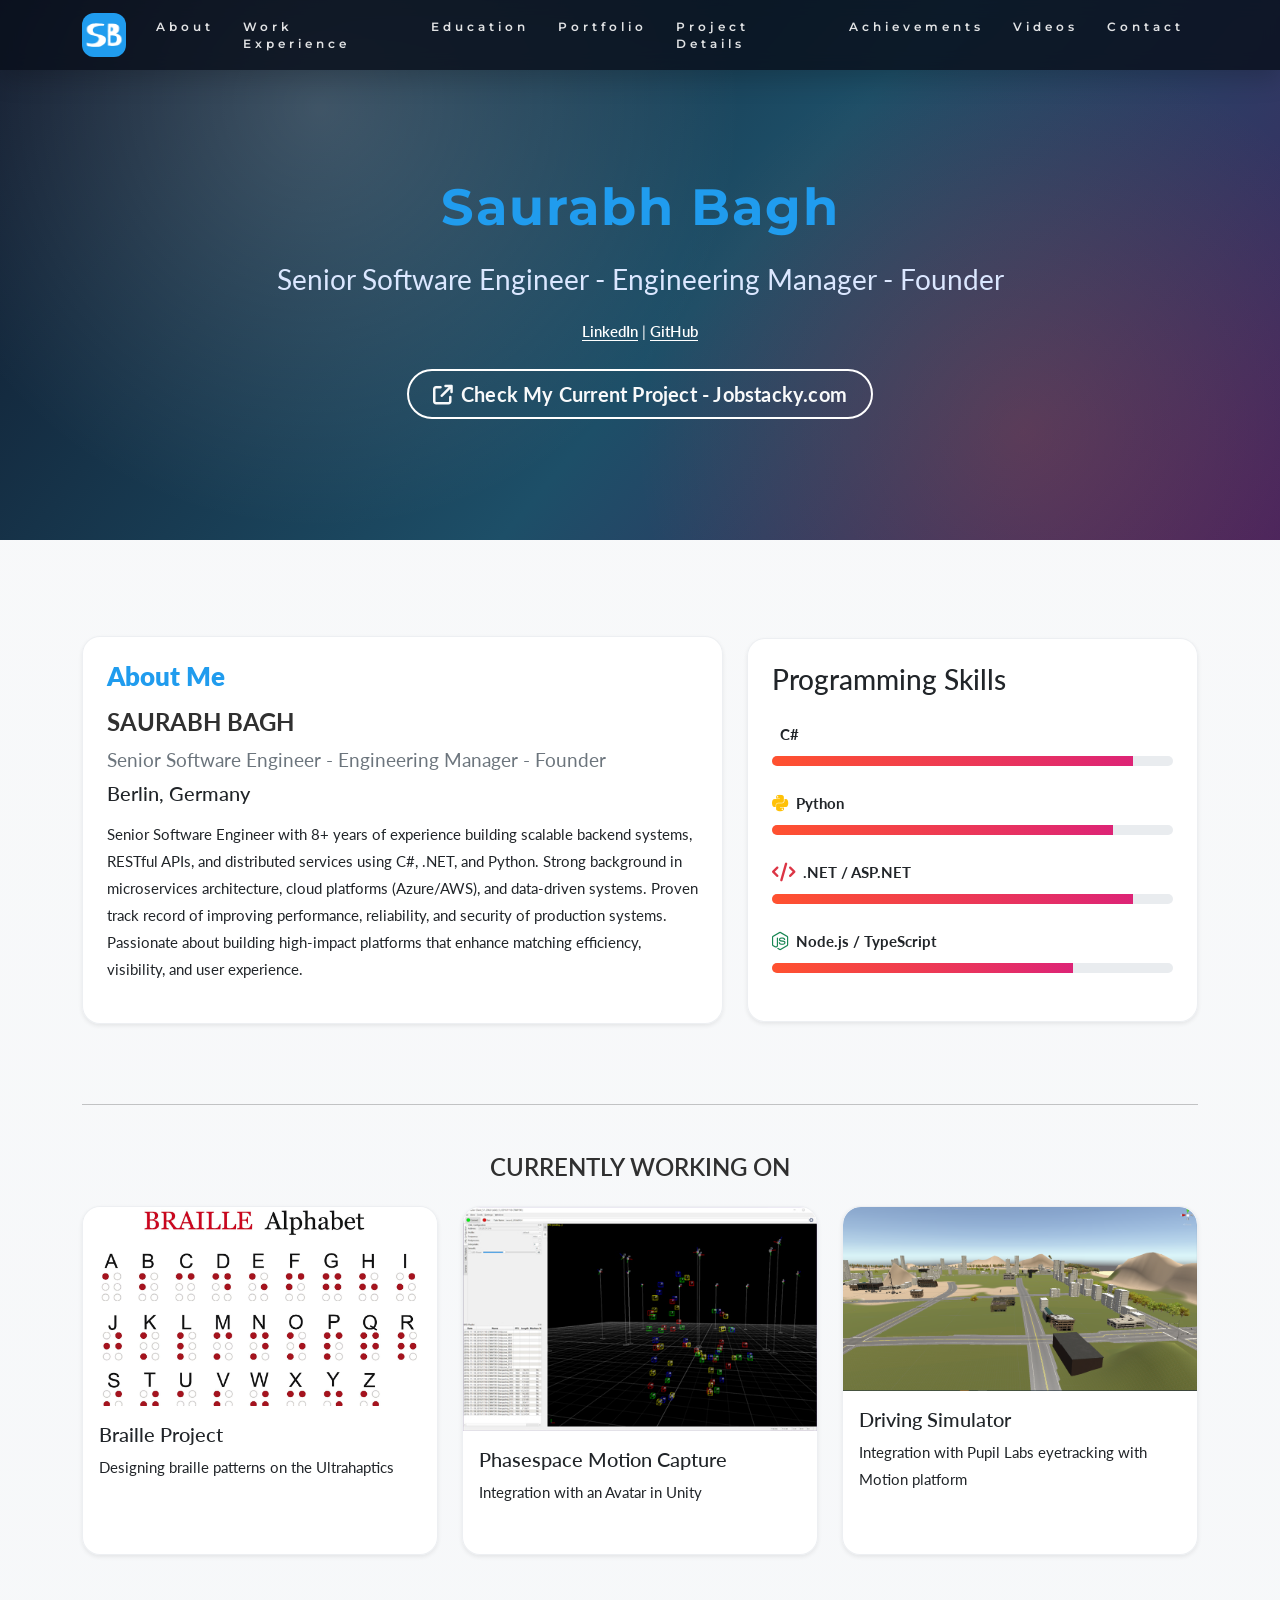
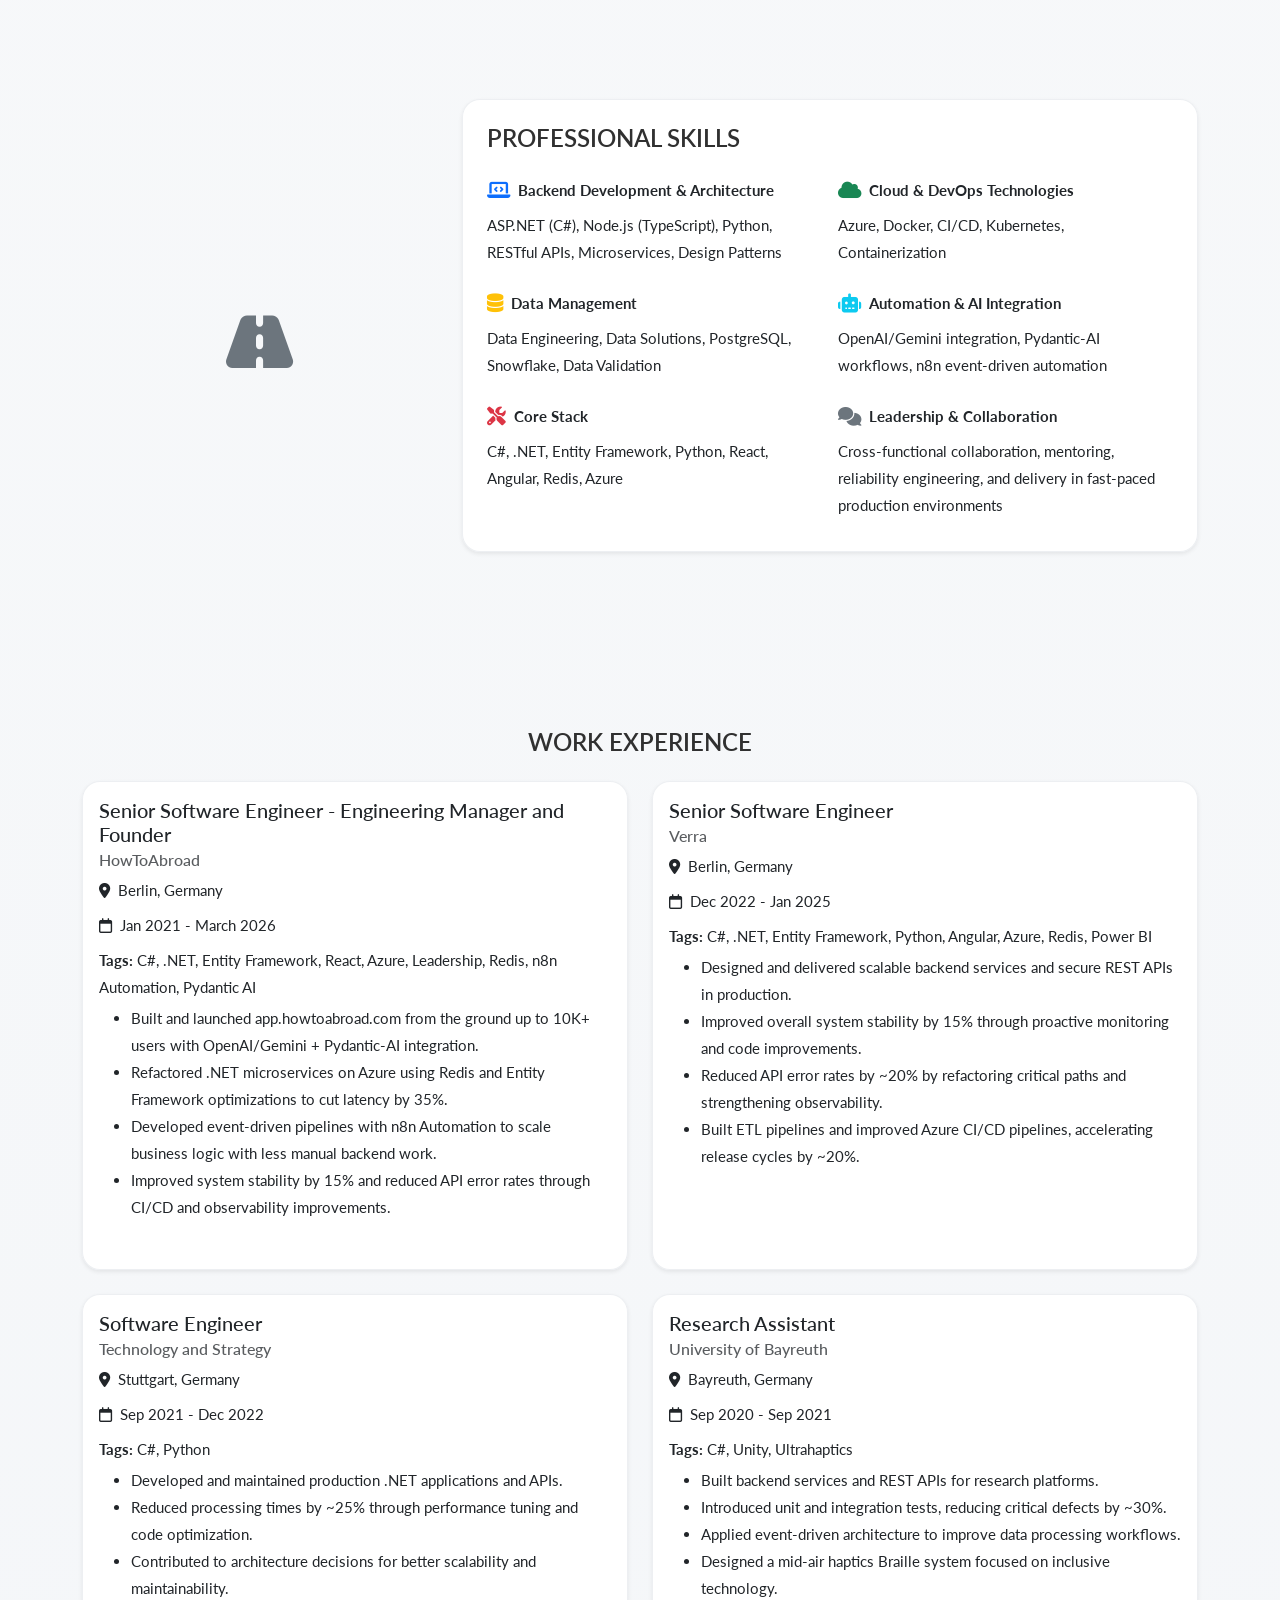
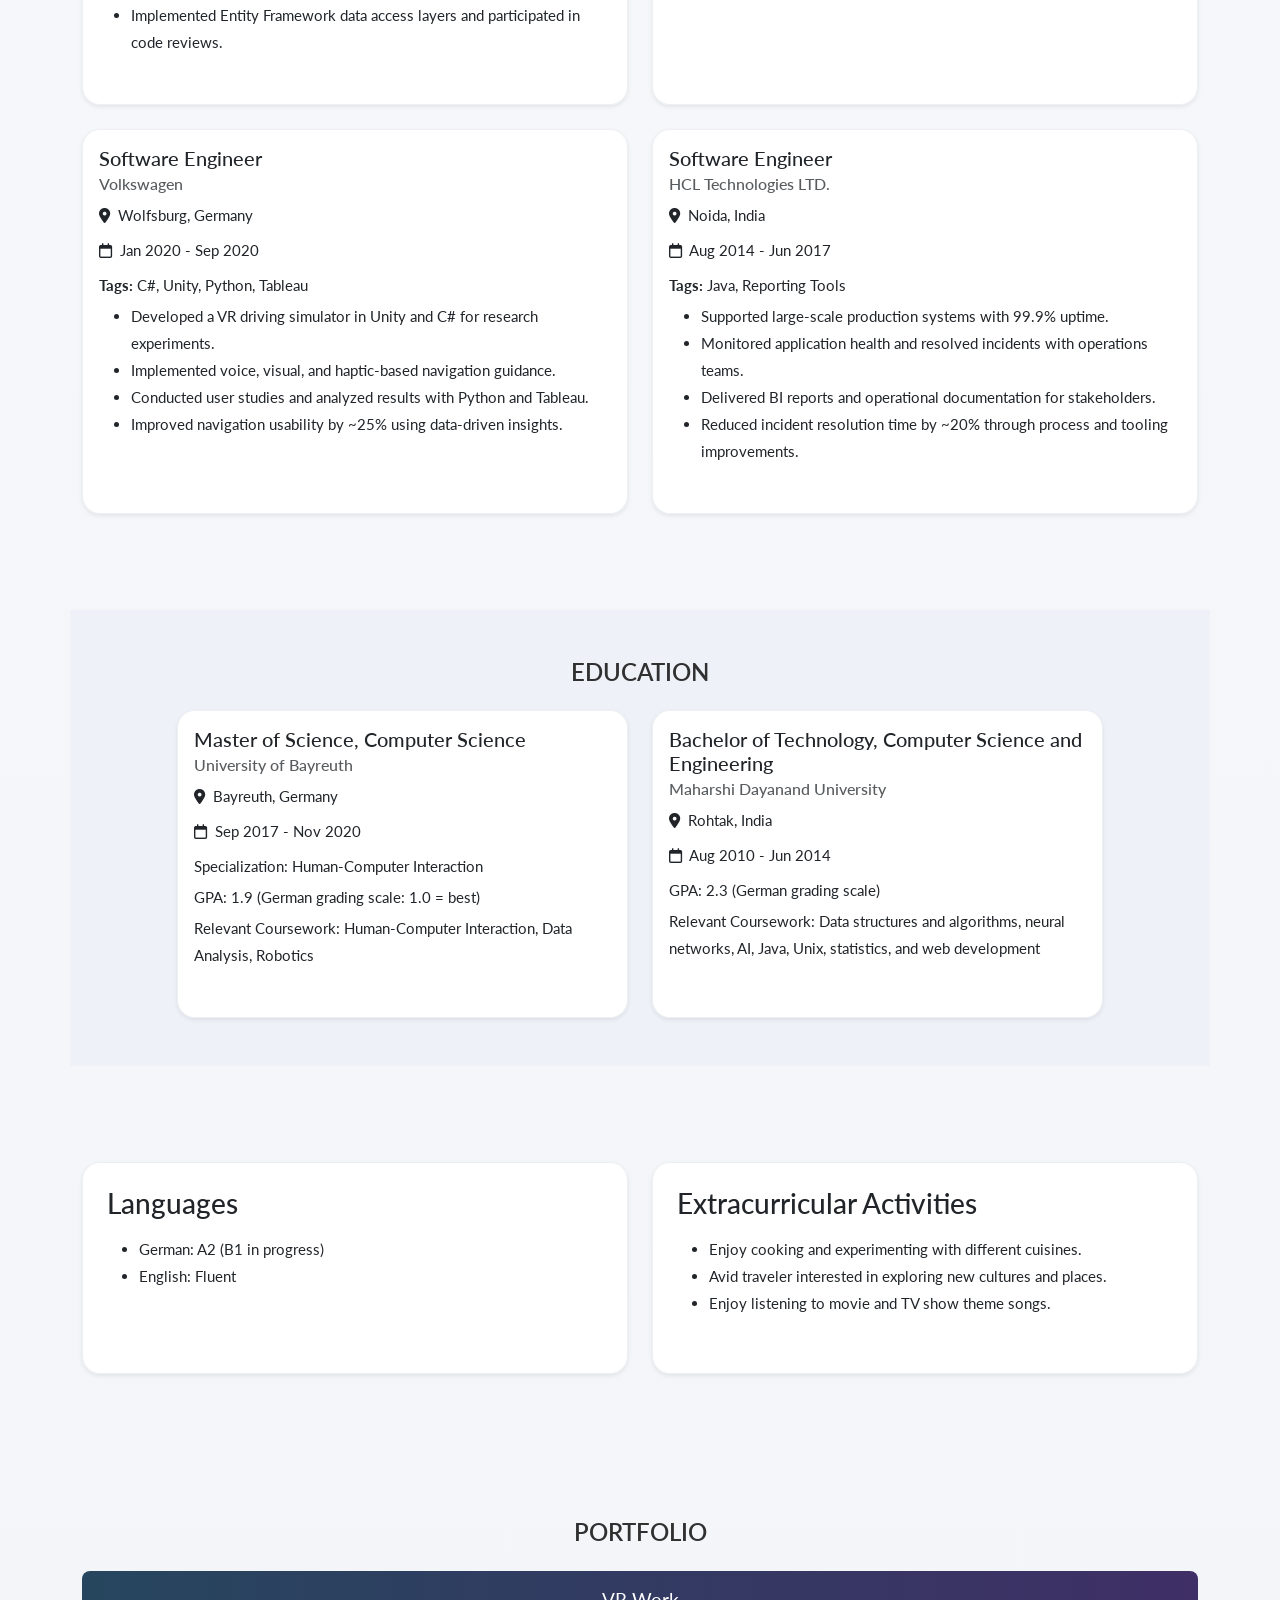
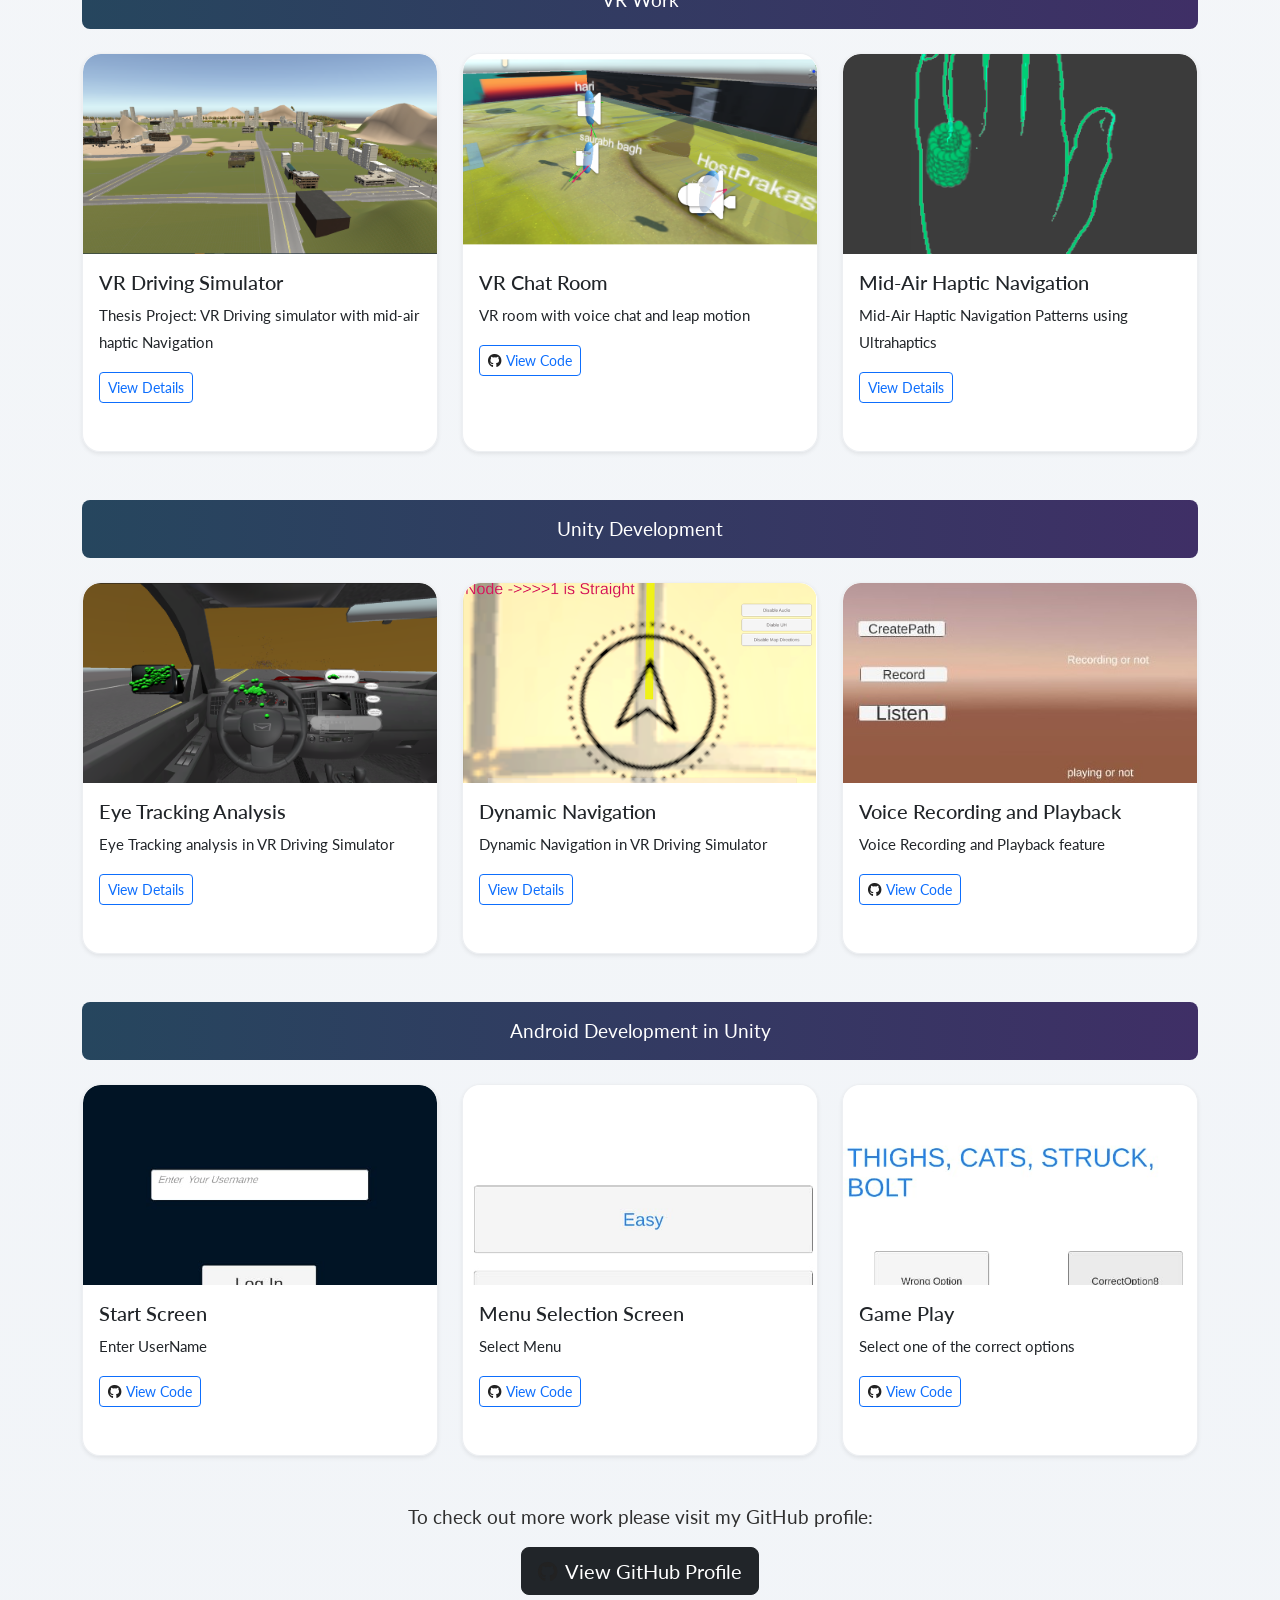
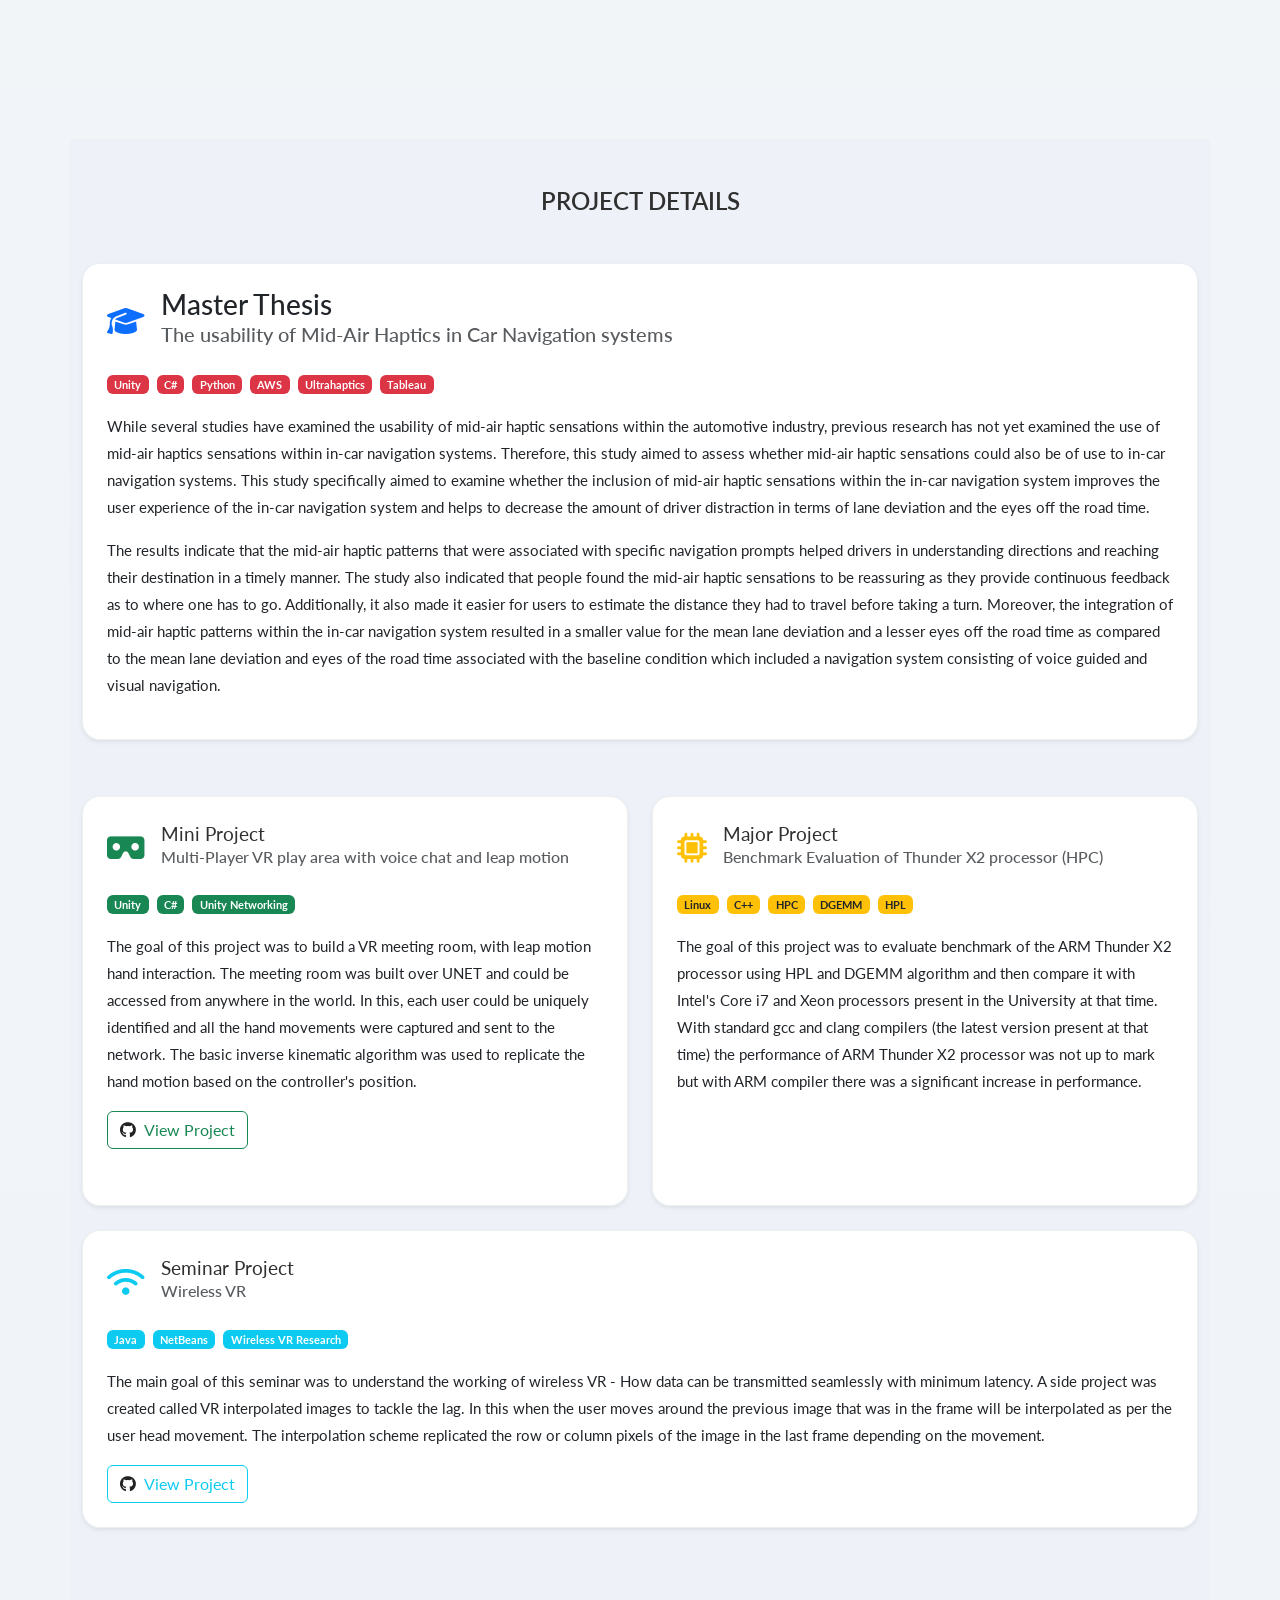
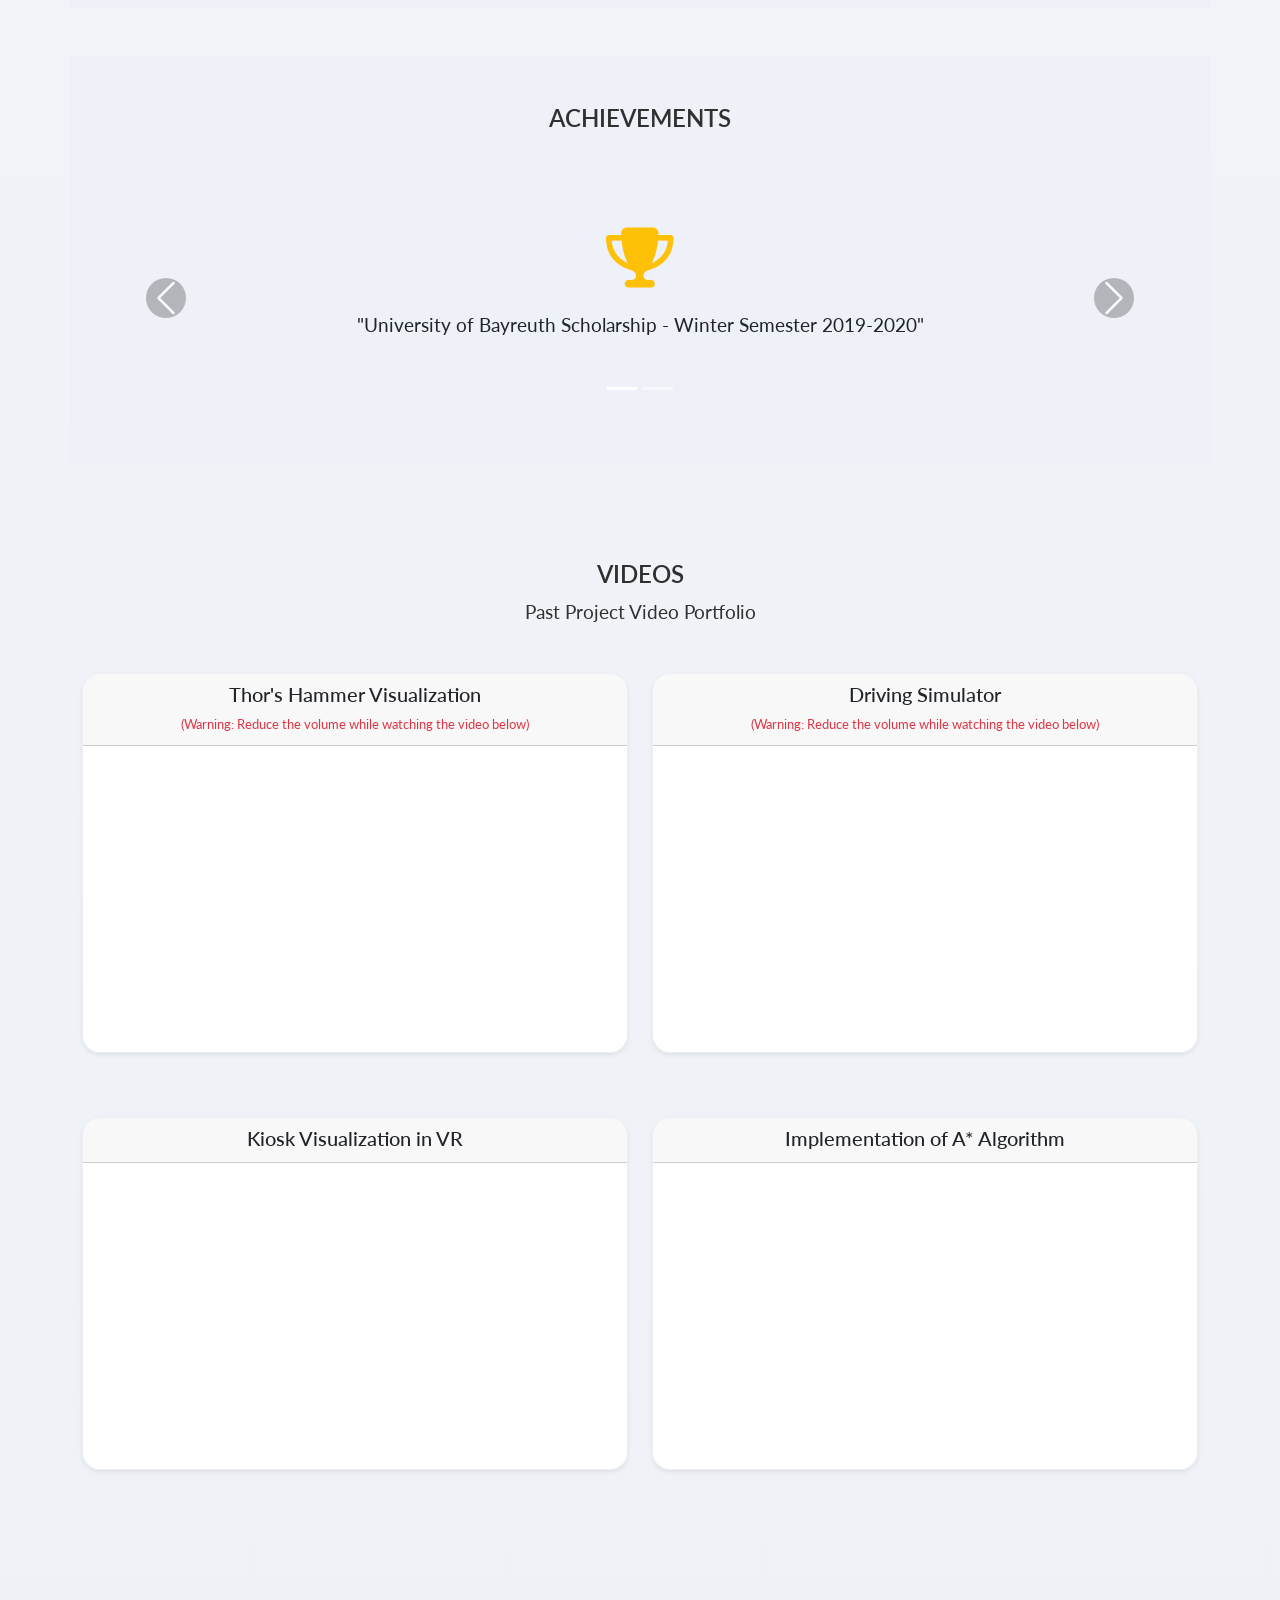
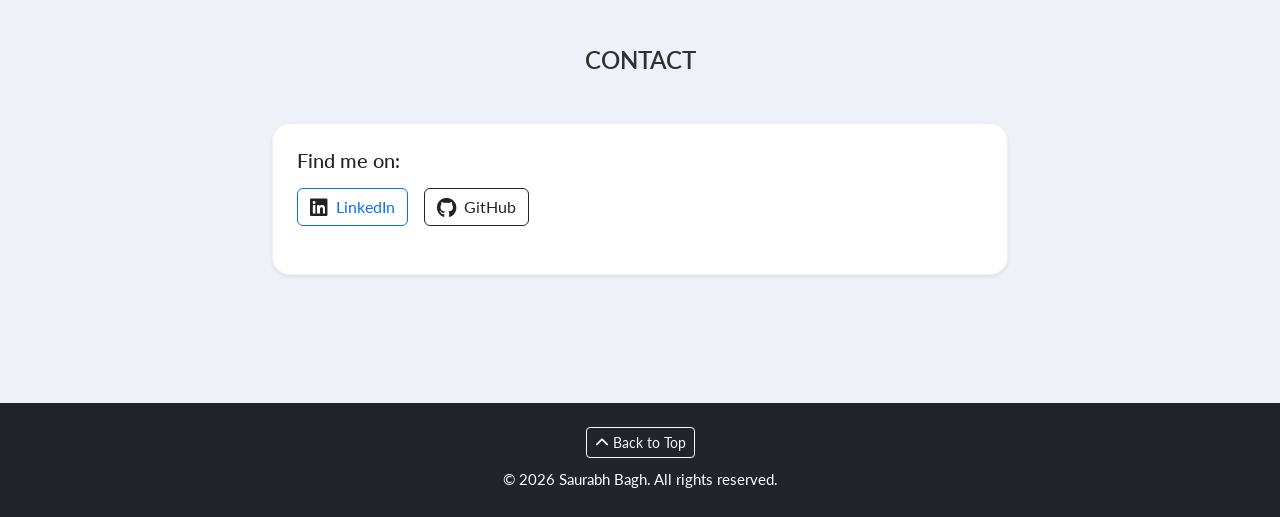
==== commit b0e4f279: "Update index.html" ====
--- a/index.html
+++ b/index.html
@@ -361,12 +361,12 @@
           class="mt-4 d-flex flex-column flex-sm-row gap-3 justify-content-center align-items-center"
         >
           <a
-            href="https://app.howtoabroad.com"
+            href="https://jobstacky.com"
             target="_blank"
             class="btn btn-outline-light btn-lg px-4 py-2 hero-project-btn"
           >
             <i class="fa-solid fa-external-link me-2"></i>Check My Current
-            Project - App.HowToAbroad.com
+            Project - Jobstacky.com
           </a>
         </div>
       </div>
@@ -590,7 +590,7 @@
                 <i class="fa-solid fa-location-dot me-1"></i> Berlin, Germany
               </div>
               <div class="mb-2">
-                <i class="fa-regular fa-calendar me-1"></i> Jan 2025 - Present
+                <i class="fa-regular fa-calendar me-1"></i> Jan 2021 - March 2026
               </div>
               <p class="mb-1"><strong>Tags:</strong> C#, .NET, Entity Framework, React, Azure, Leadership, Redis, n8n Automation, Pydantic AI</p>
               <ul class="mb-0">
